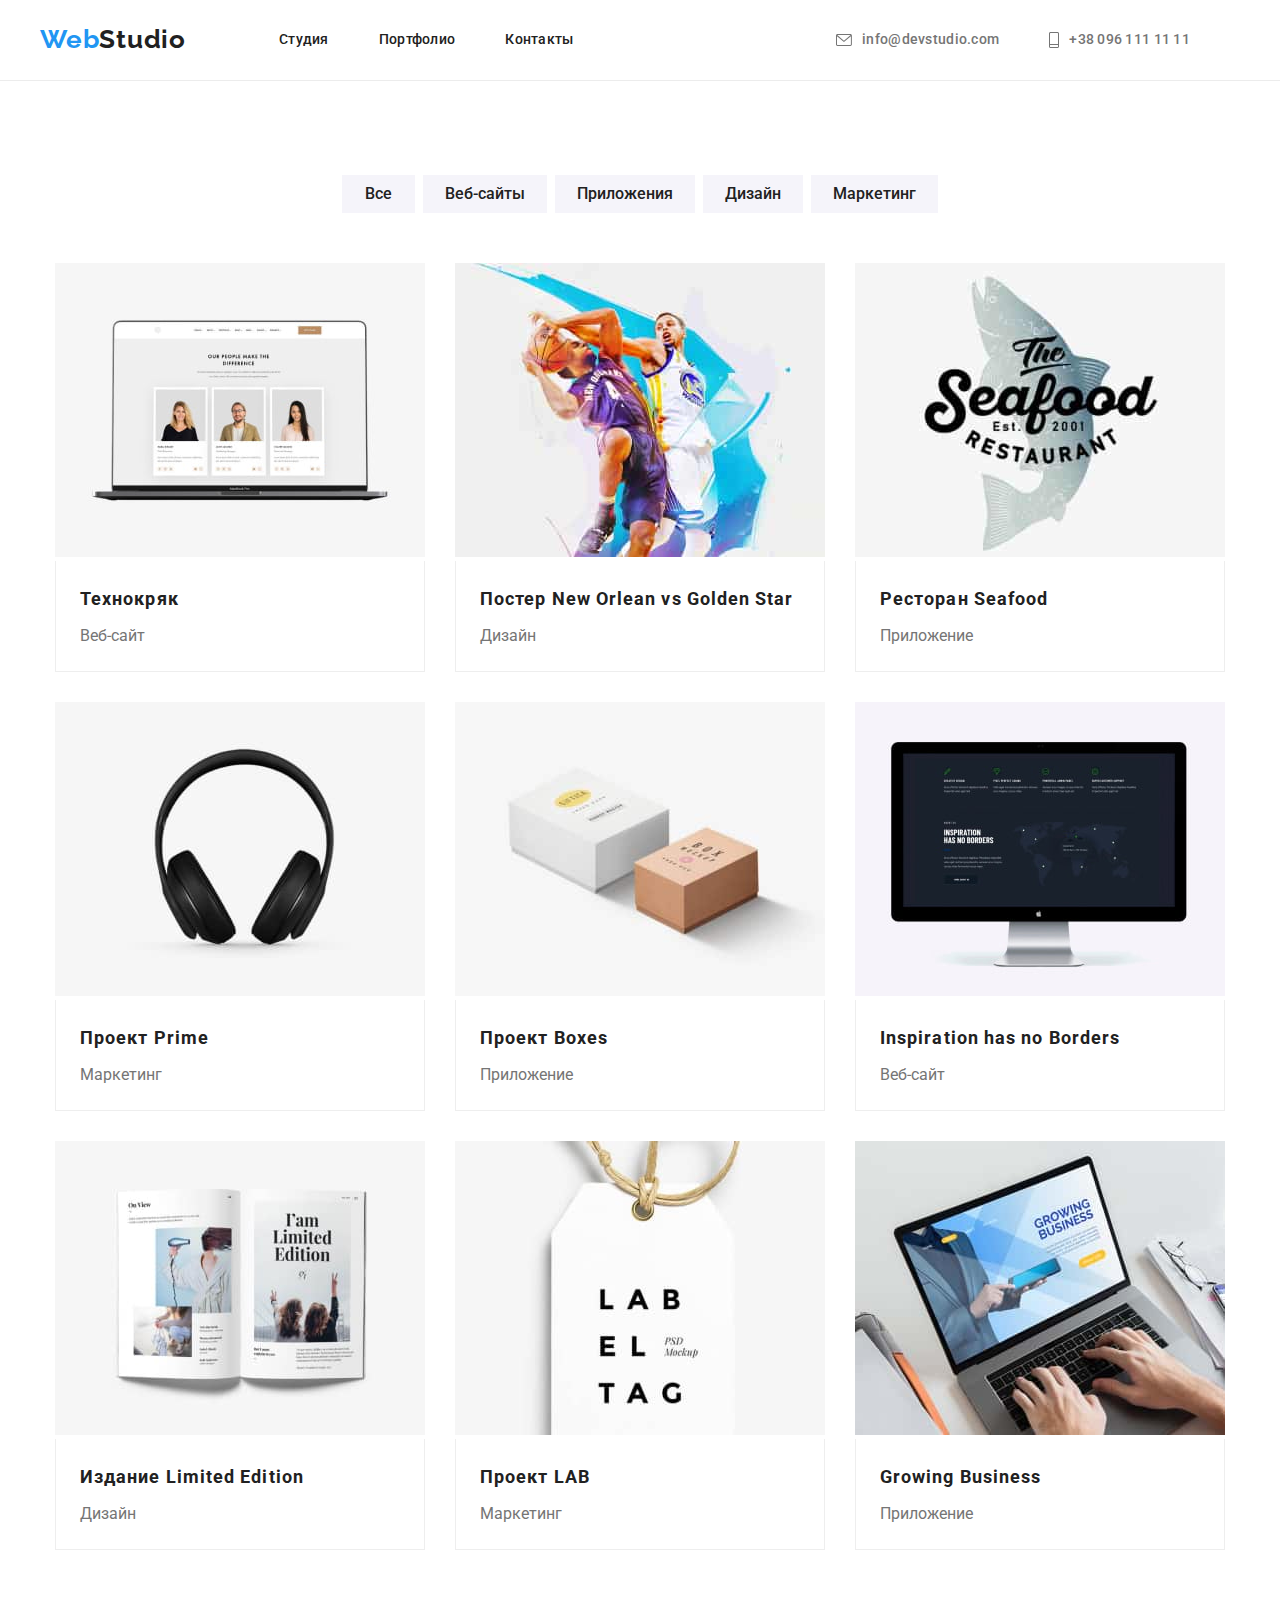
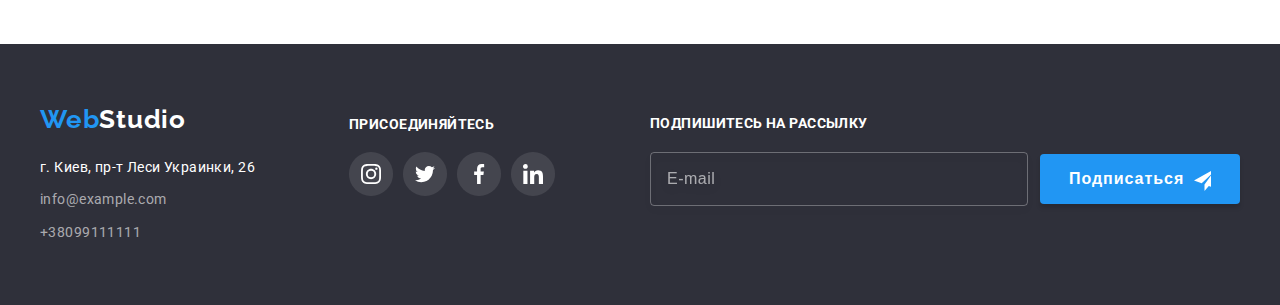
==== portfolio.html @ 9091fb2e "Added photos" ====
<!DOCTYPE html>
<html lang="en">
<head>
    <meta charset="UTF-8">
    <meta http-equiv="X-UA-Compatible" content="IE=edge">
    <meta name="viewport" content="width=device-width, initial-scale=1.0">
    <title>Portfolio</title>
    <link href="https://fonts.googleapis.com/css2?family=Raleway:wght@700&family=Roboto:wght@400;500;700;900&display=swap"
        rel="stylesheet">
    <link rel="stylesheet" href="./css/main.min.css">
</head>
<body>
    <!-- Portfolio -->
<header class="header">
    <div class="container">
        <nav class="header-nav">
            <a href="./index.html" class="header-logo">Web<span class="header-logo-studio">Studio</span></a>

            <ul class="dot menu">
                <li class="menu-item"><a href="./index.html" class="header-studio">Студия</a></li>
                <li class="menu-item"><a href="./portfolio.html" class="header-portfolio-contacts current">Портфолио</a></li>
                <li class="menu-item"><a href="#" class="header-portfolio-contacts">Контакты</a></li>
            </ul>
        </nav>

        <ul class="dot contact-list">
            <li class="header-email">
                <a href="mailto:info@devstudio.com" class="contacts-link">
                    <svg class="header-post-icon" width="16" height="12">
                        <use href="./images/icons.svg#icon-envelope"></use>
                    </svg>
                    info@devstudio.com
                </a>
            </li>

            <li class="header-email">
                <a href="tel:+380961111111" class="contacts-link">
                    <svg class="header-tel-icon" width="10" height="16">
                        <use href="./images/icons.svg#icon-phone"></use>
                    </svg>
                    +38 096 111 11 11
                </a>
            </li>
        </ul>
    </div>
</header>

    <!-- Cards -->
    <main class="cards">
        <section class="section">
        <div class="container">
        <ul class="btn list">
            <li class="item-button">
                <button type="button" class="color">Все</button>
            </li>
            <li class="item-button">
                <button type="button" class="color">Веб-сайты</button>
            </li>
            <li class="item-button">
                <button type="button" class="color">Приложения</button>
            </li>
            <li class="item-button">
                <button type="button" class="color">Дизайн</button>
            </li>
            <li class="item-button">
                <button type="button" class="color">Маркетинг</button>
            </li>
        </ul>
   
        <ul class="card list">
            
            <li class="flex-element element-decor">
                <div class="overlay-card">
                <img class="card-photo" src="./images/a/technocrjak.jpg" alt="Фото наших людей" width="370" height="294"/>
                        <p class="overlay-text">
                        Ресурс предлагает комплексные предложения
                        с разным уровнем функционала и сервисов. 
                        Все это позволит посетителю получить
                        исчерпывающие сведения о компании
                        или частном лице.
                    </p> 
                </div>
                <div class="block">
                <h2 class="card-title">Технокряк</h2>
                    <p class="card-text">Веб-сайт</p>
                </div>
            </li> 
      
            <li class="flex-element element-decor">
                <div class="overlay-card">
                <img class="card-photo" src="./images/a/poster.jpg" alt="Постер New Orlean vs Golden Star" width="370" height="294">
                <p class="overlay-text">
                    Ресурс предлагает комплексные предложения
                    с разным уровнем функционала и сервисов.
                    Все это позволит посетителю получить
                    исчерпывающие сведения о компании
                    или частном лице.
                </p>
            </div>
                <div class="block">
                <h2 class="card-title">Постер New Orlean vs Golden Star</h2>
                <p class="card-text">Дизайн</p>
                </div>
            </li>
            <li class="flex-element element-decor">
                <div class="overlay-card">
                <img class="card-photo" src="./images/a/restaurant.jpg" alt="Ресторан Seafood" width="370" height="294">
                <p class="overlay-text">
                    Ресурс предлагает комплексные предложения
                    с разным уровнем функционала и сервисов.
                    Все это позволит посетителю получить
                    исчерпывающие сведения о компании
                    или частном лице.
                </p>
            </div>
                <div class="block">
                <h2 class="card-title">Ресторан Seafood</h2>
                <p class="card-text">Приложение</p>
                </div>
            </li>
            <li class="flex-element element-decor">
                <div class="overlay-card">
                <img class="card-photo" src="./images/a/prime.jpg" alt="Проект Prime" width="370" height="294">
                <p class="overlay-text">
                    Ресурс предлагает комплексные предложения
                    с разным уровнем функционала и сервисов.
                    Все это позволит посетителю получить
                    исчерпывающие сведения о компании
                    или частном лице.
                </p>
            </div>
                <div class="block">
                <h2 class="card-title">Проект Prime</h2>
                <p class="card-text">Маркетинг</p>
                </div>
            </li>
            <li class="flex-element element-decor">
            <div class="overlay-card">
                <img class="card-photo" src="./images/a/boxes.jpg" alt="Проект Boxes" width="370" height="294">
            <p class="overlay-text">
                Ресурс предлагает комплексные предложения
                с разным уровнем функционала и сервисов.
                Все это позволит посетителю получить
                исчерпывающие сведения о компании
                или частном лице.
            </p>
        </div>
            <div class="block">
            <h2 class="card-title">Проект Boxes</h2>
            <p class="card-text">Приложение</p>
            </div>
            </li>
            <li class="flex-element element-decor">
            <div class="overlay-card">
                <img class="card-photo" src="./images/a/inspir.jpg" alt="Inspiration has no Borders" width="370" height="294">
        <p class="overlay-text">
            Ресурс предлагает комплексные предложения
            с разным уровнем функционала и сервисов.
            Все это позволит посетителю получить
            исчерпывающие сведения о компании
            или частном лице.
        </p>
        </div>
            <div class="block">
            <h2 class="card-title">Inspiration has no Borders</h2>
            <p class="card-text">Веб-сайт</p>
            </div>
            </li>
            <li class="flex-element element-decor">
                <div class="overlay-card">
                <img class="card-photo" src="./images/a/magaz.jpg" alt="Издание Limited Edition" width="370" height="294">
                <p class="overlay-text">
                    Ресурс предлагает комплексные предложения
                    с разным уровнем функционала и сервисов.
                    Все это позволит посетителю получить
                    исчерпывающие сведения о компании
                    или частном лице.
                </p>
            </div>
                <div class="block">
                <h2 class="card-title">Издание Limited Edition</h2>
                <p class="card-text">Дизайн</p>
                </div>
            </li>
            <li class="flex-element element-decor">
                <div class="overlay-card">
                <img class="card-photo" src="./images/a/lab.jpg" alt="Проект LAB" width="370" height="294">
                <p class="overlay-text">
                    Ресурс предлагает комплексные предложения
                    с разным уровнем функционала и сервисов.
                    Все это позволит посетителю получить
                    исчерпывающие сведения о компании
                    или частном лице.
                </p>
            </div>
                <div class="block">
                <h2 class="card-title">Проект LAB</h2>
                <p class="card-text">Маркетинг</p>
                </div>
            </li>
            <li class="flex-element element-decor">
                <div class="overlay-card">
                <img class="card-photo" src="./images/a/growing.jpg" alt="Growing Business" width="370" height="294">
                <p class="overlay-text">
                    Ресурс предлагает комплексные предложения
                    с разным уровнем функционала и сервисов.
                    Все это позволит посетителю получить
                    исчерпывающие сведения о компании
                    или частном лице.
                </p></div>
                <div class="block">
                <h2 class="card-title">Growing Business</h2>
                <p class="card-text">Приложение</p>
            </div>
            </li>
        </ul>
     </div>
    </section>
</main>

<!-- Футер -->
<footer class="footer">
    <div class="container">
        <div>
            <a href="" class="header-logo details">Web<span class="footer-logo">Studio</span></a>
            <address>
                <ul class="dot">
                    <li class="footer-adress"><a class="foot-ad" href=""> г. Киев, пр-т Леси Украинки, 26 </a></li>
                    <li class="footer-contacts"><a class="foot-cont" href="mailto:info@example.com">info@example.com</a>
                    </li>
                    <li class="footer-contacts"><a class="foot-cont" href="tel:+380991111111">+38099111111</a></li>
                </ul>
            </address>
        </div>

        <div class="footer-soc">
            <h3 class="footer-soc-title">присоединяйтесь</h3>
            <ul class="footer-soc-list">
                <li class="footer-soc-item">
                    <a href="" class="footer-soc-link link">
                        <svg class="footer-soc-icon" width="20" height="20">
                            <use href="./images/icons.svg#icon-instagram"></use>
                        </svg>
                    </a>
                </li>
                <li class="footer-soc-item">
                    <a href="" class="footer-soc-link link">
                        <svg class="footer-soc-icon" width="20" height="20">
                            <use href="./images/icons.svg#icon-twitter"></use>
                        </svg>
                    </a>
                </li>
                <li class="footer-soc-item">
                    <a href="" class="footer-soc-link link">
                        <svg class="footer-soc-icon" width="20" height="20">
                            <use href="./images/icons.svg#icon-facebook"></use>
                        </svg>
                    </a>
                </li>
                <li class="footer-soc-item">
                    <a href="" class="footer-soc-link link">
                        <svg class="footer-soc-icon" width="20" height="20">
                            <use href="./images/icons.svg#icon-linkedin"></use>
                        </svg>
                    </a>
                </li>
            </ul>
        </div>

        <div class="footer-mailing-list">
            <h2 class="mailing-text">Подпишитесь на рассылку</h2>
            <form class="mailing-form">
                <input type="text" name="email" placeholder="E-mail" class="mailing-input" />
                <button type="submit" class="mailing-button">Подписаться<svg class="telegram-icon" width="24"
                        height="24">
                        <use href="./images/icons.svg#icon-send"></use>
                    </svg>
                </button>
            </form>
        </div>
    </div>
</footer>
</body>
</html>
---- css/main.min.css ----
body{background-color:#fff;color:#212121;font-family:"Roboto",sans-serif;margin:0}html{-webkit-box-sizing:border-box;box-sizing:border-box}p,h1,h2,h3,h4,h5,h6{margin:0}ul{margin:0;padding-left:0;list-style:none}button{cursor:pointer;border:1px solid rgba(0,0,0,0)}a{text-decoration:none;color:currentColor}.img{display:block;max-width:100%;height:auto;width:100%}.dot{list-style:none}.container{width:1200px;padding-left:15px;padding-right:15px;margin:0 auto}@media screen and (min-width: 480px){.container{max-width:480px}}@media screen and (min-width: 768px){.container{max-width:768px}}@media screen and (min-width: 1200px){.container{max-width:1200px}}.visually-hidden{position:absolute;white-space:nowrap;width:1px;height:1px;overflow:hidden;border:0;padding:0;clip:rect(0 0 0 0);-webkit-clip-path:inset(50%);clip-path:inset(50%);margin:-1px}.section{padding-top:94px;padding-bottom:94px}.header{border-bottom:1px solid #ececec}.header .container{display:-webkit-box;display:-ms-flexbox;display:flex}.header-nav{display:-webkit-box;display:-ms-flexbox;display:flex;-webkit-box-align:center;-ms-flex-align:center;align-items:center}.header-logo{color:#2196f3;font-family:"Raleway";font-weight:700;font-size:26px;line-height:1.2;letter-spacing:.03em;text-decoration:none;margin-right:93px}.header-logo-studio{color:#212121}.menu{display:-webkit-box;display:-ms-flexbox;display:flex;-webkit-box-align:center;-ms-flex-align:center;align-items:center}.menu-item{margin-right:50px}.menu-item:nth-child(3n){margin-right:0}.header-studio{-webkit-transition-property:color;transition-property:color;-webkit-transition-duration:250ms;transition-duration:250ms;-webkit-transition-timing-function:cubic-bezier(0.4, 0, 0.2, 1);transition-timing-function:cubic-bezier(0.4, 0, 0.2, 1);display:block;font-weight:500;font-size:14px;line-height:1.14;letter-spacing:.02em;color:#212121;text-decoration:none;padding-top:32px;padding-bottom:32px}.header-studio:active,.header-studio:hover,.header-studio:focus{color:#2196f3}.current{position:relative;color:#2196f3}.header-portfolio-contacts .current{color:#2196f3}.current::after{content:"";position:absolute;bottom:0;display:block;width:100%;height:4px;border-radius:2px;background-color:#2196f3;opacity:0}.current:hover::after,.current:focus::after,.current:active::after{opacity:1}.header-portfolio-contacts{-webkit-transition-property:color;transition-property:color;-webkit-transition-duration:250ms;transition-duration:250ms;-webkit-transition-timing-function:cubic-bezier(0.4, 0, 0.2, 1);transition-timing-function:cubic-bezier(0.4, 0, 0.2, 1);display:block;font-weight:500;font-size:14px;line-height:1.14;letter-spacing:.02em;color:#212121;text-decoration:none;padding-top:32px;padding-bottom:32px}.header-portfolio-contacts:hover,.header-portfolio-contacts:focus,.header-portfolio-contacts:active{color:#2196f3}.contact-list{display:-webkit-box;display:-ms-flexbox;display:flex;-webkit-box-align:center;-ms-flex-align:center;align-items:center;margin-left:auto}.contacts-link{-webkit-transition-property:color;transition-property:color;-webkit-transition-duration:250ms;transition-duration:250ms;-webkit-transition-timing-function:cubic-bezier(0.4, 0, 0.2, 1);transition-timing-function:cubic-bezier(0.4, 0, 0.2, 1);font-weight:500;font-size:14px;line-height:1.14;letter-spacing:.02em;color:#757575;padding-top:32px;padding-bottom:32px;display:-webkit-box;display:-ms-flexbox;display:flex;-webkit-box-align:center;-ms-flex-align:center;align-items:center}.contacts-link:hover,.contacts-link:focus{color:#2196f3}.header-email{margin-right:50px}.header-post-icon,.header-tel-icon{-ms-flex-item-align:center;align-self:center;margin-right:10px;fill:currentColor}.header-post-icon:hover,.header-post-icon:focus,.header-tel-icon:hover,.header-tel-icon:focus{color:#2196f3}.header-post-icon:hover,.header-tel-icon:hover{color:#2196f3}.main-section-service{background:#2f303a;text-align:center;padding-top:200px;padding-bottom:200px;max-width:1600px;margin-left:auto;margin-right:auto;background-image:-webkit-gradient(linear, left top, left bottom, from(rgba(47, 48, 58, 0.4)), to(rgba(47, 48, 58, 0.4))),url(../images/Img-fon.jpg);background-image:linear-gradient(rgba(47, 48, 58, 0.4), rgba(47, 48, 58, 0.4)),url(../images/Img-fon.jpg);background-repeat:no-repeat;background-position:center;background-size:cover}.hero{margin-bottom:0;padding-top:200px;padding-bottom:200px;text-align:center;background-color:#2f303a;max-width:1600px;height:600px;margin-left:auto;margin-right:auto;background:-webkit-gradient(linear, left top, left bottom, from(rgba(47, 48, 58, 0.4)), to(rgba(47, 48, 58, 0.4))),url("../images/hero.jpg") center/cover;background:linear-gradient(rgba(47, 48, 58, 0.4), rgba(47, 48, 58, 0.4)),url("../images/hero.jpg") center/cover;background-size:cover;background-position:center}.hero-title{margin-top:0;margin-bottom:30px;color:#fff;font-weight:900;font-size:44px;line-height:1.36;letter-spacing:.06em;text-transform:uppercase}.button-hero{border-radius:4px;padding:10px 32px;min-width:200px;color:#fff;background-color:#757575;font-family:Roboto;font-weight:700;font-size:16px;line-height:1.89;-webkit-box-align:center;-ms-flex-align:center;align-items:center;letter-spacing:.06em;cursor:pointer;-webkit-transition:background-color 250ms cubic-bezier(0.4, 0, 0.2, 1);transition:background-color 250ms cubic-bezier(0.4, 0, 0.2, 1)}.button-hero:hover,.button-hero:focus,.button-hero:active{background-color:#2196f3;color:#fff}.benefits{padding-bottom:94px}.benefit-item{margin-right:30px}.benefit-item:nth-child(4n){margin-right:0}.benefit__wrapper{display:-webkit-box;display:-ms-flexbox;display:flex;-webkit-box-pack:center;-ms-flex-pack:center;justify-content:center;-webkit-box-align:center;-ms-flex-align:center;align-items:center;margin-bottom:30px;width:270px;height:120px;border-radius:4px;background-color:#f5f4fa}.benefits__title{display:-webkit-box;display:-ms-flexbox;display:flex;margin-top:0;margin-bottom:10px;color:#212121;font-weight:700;font-size:14px;line-height:1.14;letter-spacing:.03em;text-transform:uppercase}.benefits__text{width:270px;font-weight:400;font-size:14px;line-height:1.7;letter-spacing:.03em;color:#757575;text-transform:none}.work{padding-bottom:94px}.work__list{display:-webkit-box;display:-ms-flexbox;display:flex;-webkit-box-pack:justify;-ms-flex-pack:justify;justify-content:space-between}.work__title{margin-bottom:50px;font-weight:700;font-size:36px;line-height:1.16;text-align:center;letter-spacing:.03em;color:#212121}.work__box{position:relative}.work__tab{position:absolute;left:0;bottom:0;width:100%;background:rgba(47,48,58,.8)}.work__text{display:-webkit-box;display:-ms-flexbox;display:flex;-webkit-box-pack:center;-ms-flex-pack:center;justify-content:center;-webkit-box-align:center;-ms-flex-align:center;align-items:center;height:70px;width:100%;font-family:"Roboto";font-weight:700;font-size:14px;line-height:16px;text-align:center;letter-spacing:.03em;text-transform:uppercase;color:#fff}.team{background:#f5f4fa}.team__title{margin-bottom:50px;font-weight:700;font-size:36px;line-height:1.16;text-align:center;letter-spacing:.03em;color:#212121}.team__list{display:-webkit-box;display:-ms-flexbox;display:flex;margin-right:-30px}.photo-boxes{background:#fff;-webkit-box-shadow:0px 1px 3px rgba(0,0,0,.12),0px 1px 1px rgba(0,0,0,.14),0px 2px 1px rgba(0,0,0,.2);box-shadow:0px 1px 3px rgba(0,0,0,.12),0px 1px 1px rgba(0,0,0,.14),0px 2px 1px rgba(0,0,0,.2);border-radius:0px 0px 4px 4px;margin-right:30px}.team-description{padding:30px 5px}.name{font-weight:500;font-size:16px;line-height:1.18;letter-spacing:.03em;text-align:center;margin-bottom:10px;color:#212121}.job-title{font-weight:400;font-size:16px;line-height:1.18;letter-spacing:.03em;text-align:center;margin-bottom:16px;color:#757575}.team-soc-list{display:-webkit-box;display:-ms-flexbox;display:flex;-webkit-box-pack:center;-ms-flex-pack:center;justify-content:center}.team-soc-item{width:44px;height:44px;margin-left:10px}.team-soc-link{-webkit-transition-property:color,background-color;transition-property:color,background-color;-webkit-transition-duration:250ms;transition-duration:250ms;-webkit-transition-timing-function:cubic-bezier(0.4, 0, 0.2, 1);transition-timing-function:cubic-bezier(0.4, 0, 0.2, 1);display:-webkit-box;display:-ms-flexbox;display:flex;-webkit-box-align:center;-ms-flex-align:center;align-items:center;-webkit-box-pack:center;-ms-flex-pack:center;justify-content:center;width:100%;height:100%;border-radius:50%;color:#afb1b8}.team-soc-link:hover,.team-soc-link:focus{background-color:#2196f3;color:#fff}.team-soc-icon{fill:currentColor}.clients-title{margin-top:0;margin-bottom:50px;font-weight:700;font-size:36px;line-height:1.17;text-align:center;letter-spacing:.03em;color:#212121}.clients-list{display:-webkit-box;display:-ms-flexbox;display:flex;-webkit-box-pack:center;-ms-flex-pack:center;justify-content:center}.clients-item{width:170px;height:92px;margin-left:30px}.clients-item:first-child{margin-left:0}.clients-link{-webkit-transition-property:color,border;transition-property:color,border;-webkit-transition-duration:250ms;transition-duration:250ms;-webkit-transition-timing-function:cubic-bezier(0.4, 0, 0.2, 1);transition-timing-function:cubic-bezier(0.4, 0, 0.2, 1);display:-webkit-box;display:-ms-flexbox;display:flex;-ms-flex-line-pack:center;align-content:center;-webkit-box-pack:center;-ms-flex-pack:center;justify-content:center;-ms-flex-wrap:wrap;flex-wrap:wrap;width:100%;height:100%;border:1px solid #afb1b8;border-radius:4px;color:#afb1b8}.clients-link:hover,.clients-link:focus{color:#2196f3;border-color:#2196f3}.clients-icon{fill:currentColor}.footer{background:#2f303a;padding-top:60px;padding-bottom:60px}.footer .container{display:-webkit-box;display:-ms-flexbox;display:flex}.footer-logo{color:#fff}.details{margin-bottom:20px;display:inline-block}.footer-adress{margin-bottom:9px}.foot-ad{-webkit-transition-property:color;transition-property:color;-webkit-transition-duration:250ms;transition-duration:250ms;-webkit-transition-timing-function:cubic-bezier(0.4, 0, 0.2, 1);transition-timing-function:cubic-bezier(0.4, 0, 0.2, 1);font-family:"Roboto";font-style:normal;font-weight:400;font-size:14px;line-height:1.7;letter-spacing:.03em;color:#fff;text-decoration:none}.foot-ad:hover,.foot-ad:focus{color:#2196f3}.contacts{-webkit-box-pack:end;-ms-flex-pack:end;justify-content:flex-end}.footer-contacts{margin-bottom:9px}.foot-cont{-webkit-transition-property:color;transition-property:color;-webkit-transition-duration:250ms;transition-duration:250ms;-webkit-transition-timing-function:cubic-bezier(0.4, 0, 0.2, 1);transition-timing-function:cubic-bezier(0.4, 0, 0.2, 1);font-family:"Roboto";font-style:normal;font-weight:400;font-size:14px;line-height:1.7;letter-spacing:.03em;color:rgba(255,255,255,.6);text-decoration:none}.foot-cont:hover,.foot-cont:focus{color:#2196f3}.footer-contacts:nth-child(3n){margin-bottom:0}.footer-soc{margin-right:auto;padding-top:12px;margin-left:70px}.footer-soc-list{display:-webkit-box;display:-ms-flexbox;display:flex}.footer-soc-title{margin-top:0;margin-bottom:20px;display:block;font-size:14px;line-height:16px;letter-spacing:.03em;text-transform:uppercase;color:#fff}.footer-soc-item{width:44px;height:44px;margin-left:10px}.footer-soc-item:nth-child(1){margin-left:0}.footer-item:not(:last-child){margin-bottom:9px}.footer-soc-link{-webkit-transition-property:color,background-color;transition-property:color,background-color;-webkit-transition-duration:250ms;transition-duration:250ms;-webkit-transition-timing-function:cubic-bezier(0.4, 0, 0.2, 1);transition-timing-function:cubic-bezier(0.4, 0, 0.2, 1);display:-webkit-box;display:-ms-flexbox;display:flex;-webkit-box-align:center;-ms-flex-align:center;align-items:center;-webkit-box-pack:center;-ms-flex-pack:center;justify-content:center;width:44px;height:44px;border-radius:50%;color:#fff;background-image:radial-gradient(rgba(255, 255, 255, 0.1), rgba(255, 255, 255, 0.1))}.footer-soc-link:hover,.footer-soc-link:focus{background-color:#2196f3}.footer-soc-icon{fill:currentColor}.footer-mailing-list{margin-left:93px}.mailing-text{margin-bottom:20px;padding-top:12px;font-weight:700;font-size:14px;line-height:1.14;letter-spacing:.03em;text-transform:uppercase;color:#fff}.mailing-form{display:-webkit-box;display:-ms-flexbox;display:flex;-webkit-box-align:center;-ms-flex-align:center;align-items:center}.mailing-input{margin-right:12px;padding-left:16px;min-width:358px;height:50px;color:rgba(255,255,255,.6);background-color:rgba(0,0,0,0);border:1px solid rgba(255,255,255,.3);-webkit-filter:drop-shadow(0px 4px 4px rgba(0, 0, 0, 0.15));filter:drop-shadow(0px 4px 4px rgba(0, 0, 0, 0.15));border-radius:4px}.mailing-input::-webkit-input-placeholder{font-size:16px;line-height:1.25;letter-spacing:.03em;color:rgba(255,255,255,.6)}.mailing-input::-moz-placeholder{font-size:16px;line-height:1.25;letter-spacing:.03em;color:rgba(255,255,255,.6)}.mailing-input:-ms-input-placeholder{font-size:16px;line-height:1.25;letter-spacing:.03em;color:rgba(255,255,255,.6)}.mailing-input::-ms-input-placeholder{font-size:16px;line-height:1.25;letter-spacing:.03em;color:rgba(255,255,255,.6)}.mailing-input::placeholder{font-size:16px;line-height:1.25;letter-spacing:.03em;color:rgba(255,255,255,.6)}.mailing-button{display:-webkit-box;display:-ms-flexbox;display:flex;-webkit-box-align:center;-ms-flex-align:center;align-items:center;width:200px;padding:10px 29px;font-weight:700;font-size:16px;line-height:30px;letter-spacing:.06em;color:#fff;background-color:#2196f3;-webkit-box-shadow:0px 4px 4px rgba(0,0,0,.15);box-shadow:0px 4px 4px rgba(0,0,0,.15);border-radius:4px;border:none;cursor:pointer}.telegram-icon{margin-left:10px;fill:#fff}.backdrop{position:fixed;top:0;left:0;width:100%;height:100%;background-color:rgba(0,0,0,.2);-webkit-transition-property:opacity,visibility;transition-property:opacity,visibility;-webkit-transition-duration:250ms;transition-duration:250ms;-webkit-transition-timing-function:cubic-bezier(0.4, 0, 0.2, 1);transition-timing-function:cubic-bezier(0.4, 0, 0.2, 1)}.backdrop.is-hidden{visibility:hidden;opacity:0;pointer-events:none}.modal{position:absolute;top:50%;left:50%;-webkit-transform:translate(-50%, -50%);transform:translate(-50%, -50%);margin:0;width:528px;max-height:581px;background-color:#fff;-webkit-box-shadow:0px 1px 3px rgba(0,0,0,.12),0px 1px 1px rgba(0,0,0,.14),0px 2px 1px rgba(0,0,0,.2);box-shadow:0px 1px 3px rgba(0,0,0,.12),0px 1px 1px rgba(0,0,0,.14),0px 2px 1px rgba(0,0,0,.2);border-radius:4px}.modal-inner{display:block;width:100%;margin:0;padding:40px 39px 40px 41px}.close-button{position:absolute;top:8px;right:8px;width:30px;height:30px;margin:0;padding:6px 7px 6px 6px;-webkit-box-pack:center;-ms-flex-pack:center;justify-content:center;-webkit-box-align:center;-ms-flex-align:center;align-items:center;border-radius:50%;border:1px solid rgba(0,0,0,.1);background-color:#fff;cursor:pointer}.modal-icon{-webkit-transition-property:fill;transition-property:fill;-webkit-transition-duration:250ms;transition-duration:250ms;-webkit-transition-timing-function:cubic-bezier(0.4, 0, 0.2, 1);transition-timing-function:cubic-bezier(0.4, 0, 0.2, 1)}.close-button:hover .modal-icon{fill:#2196f3}.modal-title{display:block;max-width:448px;margin-bottom:12px;margin-right:0;font-size:20px;line-height:1.15;-webkit-box-pack:center;-ms-flex-pack:center;justify-content:center;text-align:center;letter-spacing:.03em;color:#212121}.form-field{display:block;-webkit-box-align:center;-ms-flex-align:center;align-items:center;margin:0;margin-bottom:10px;align-items:center}.form-field-label{display:block;margin-bottom:4px;font-size:12px;line-height:1.17;letter-spacing:.01em}.form-field-input{width:100%;height:40px;font-family:inherit;border:1px solid rgba(33,33,33,.2);border-radius:4px;padding:12px 12px 12px 42px;cursor:pointer;-webkit-transition:-webkit-transform 250ms cubic-bezier(0.4, 0, 0.2, 1);transition:-webkit-transform 250ms cubic-bezier(0.4, 0, 0.2, 1);transition:transform 250ms cubic-bezier(0.4, 0, 0.2, 1);transition:transform 250ms cubic-bezier(0.4, 0, 0.2, 1), -webkit-transform 250ms cubic-bezier(0.4, 0, 0.2, 1)}.form-field-inner{position:relative;margin-bottom:10px}.form-field-icon{position:absolute;left:12px;top:50%;width:16px;height:16px;-webkit-transform:translateY(-50%);transform:translateY(-50%);-webkit-transition:-webkit-transform 250ms cubic-bezier(0.4, 0, 0.2, 1);transition:-webkit-transform 250ms cubic-bezier(0.4, 0, 0.2, 1);transition:transform 250ms cubic-bezier(0.4, 0, 0.2, 1);transition:transform 250ms cubic-bezier(0.4, 0, 0.2, 1), -webkit-transform 250ms cubic-bezier(0.4, 0, 0.2, 1)}.form-field-input:focus~.form-field-icon{fill:#2196f3}.form-field-comment{margin-top:0;margin-bottom:20px}.form-field-textarea{width:100%;height:120px;padding:12px 16px;border:1px solid rgba(33,33,33,.2);border-radius:4px;resize:none}.form-field-textarea:focus{outline:none;border-color:#2196f3}.form-field-textarea::-webkit-input-placeholder{font-weight:400;font-size:14px;line-height:1.14;letter-spacing:.01em;color:rgba(117,117,117,.5)}.form-field-textarea::-moz-placeholder{font-weight:400;font-size:14px;line-height:1.14;letter-spacing:.01em;color:rgba(117,117,117,.5)}.form-field-textarea:-ms-input-placeholder{font-weight:400;font-size:14px;line-height:1.14;letter-spacing:.01em;color:rgba(117,117,117,.5)}.form-field-textarea::-ms-input-placeholder{font-weight:400;font-size:14px;line-height:1.14;letter-spacing:.01em;color:rgba(117,117,117,.5)}.form-field-textarea::placeholder{font-weight:400;font-size:14px;line-height:1.14;letter-spacing:.01em;color:rgba(117,117,117,.5)}.form-field-condition{margin-bottom:30px}.terms-condition-input{margin-right:8px}.terms-condition-text{color:#2196f3;text-decoration:underline}.form-field-button{-webkit-transform:translateX(57%);transform:translateX(57%);padding:10px 56px;color:#fff;background-color:#2196f3;font-weight:700;font-size:16px;line-height:1.89;letter-spacing:.06em;-webkit-box-shadow:0px 4px 4px rgba(0,0,0,.15);box-shadow:0px 4px 4px rgba(0,0,0,.15);border:none;border-radius:4px;cursor:pointer}.checkbox{display:-webkit-box;display:-ms-flexbox;display:flex;-webkit-box-align:center;-ms-flex-align:center;align-items:center;margin-bottom:30px}.terms-condition-input{-webkit-appearance:none;-moz-appearance:none;appearance:none}.terms-condition-input:checked+.checkbox-icon{background-color:#2196f3;border:none;display:block}.checkbox-control{display:-webkit-box;display:-ms-flexbox;display:flex;-webkit-box-pack:center;-ms-flex-pack:center;justify-content:center;-webkit-box-align:center;-ms-flex-align:center;align-items:center;-ms-flex-negative:0;flex-shrink:0;width:15px;height:15px;margin-left:13px;margin-right:7px;border-radius:2px;border:1px solid #212121}.checkbox-icon{-ms-flex-negative:0;flex-shrink:0;display:none;width:16px;height:15px;border-radius:2px}.terms-condition-label{display:-webkit-box;display:-ms-flexbox;display:flex;-webkit-box-orient:horizontal;-webkit-box-direction:reverse;-ms-flex-direction:row-reverse;flex-direction:row-reverse;margin:0;font-size:14px;line-height:1.71px;letter-spacing:.03em;-webkit-box-align:center;-ms-flex-align:center;align-items:center;-webkit-box-pack:center;-ms-flex-pack:center;justify-content:center}.terms-condition-label a{color:#2196f3;border-bottom:1px solid #2196f3}.btn{display:-webkit-box;display:-ms-flexbox;display:flex;-ms-flex-wrap:wrap;flex-wrap:wrap;margin-bottom:50px;-webkit-box-pack:center;-ms-flex-pack:center;justify-content:center}.item-button{-webkit-box-align:center;-ms-flex-align:center;align-items:center;background-color:#f5f4fa}.item-button+.item-button{margin-left:8px}.btn .color{margin-top:0;display:inline-block;border-radius:4px;min-width:73px;padding:6px 22px;text-align:center;border:1px solid;background-color:#212121;color:#212121;background-color:#f5f4fa;font-family:inherit;font-size:16px;font-weight:500;line-height:1.63;cursor:pointer;border:none;-webkit-transition:color 250ms cubic-bezier(0.4, 0, 0.2, 1),background-color 250ms cubic-bezier(0.4, 0, 0.2, 1),-webkit-box-shadow 250ms cubic-bezier(0.4, 0, 0.2, 1);transition:color 250ms cubic-bezier(0.4, 0, 0.2, 1),background-color 250ms cubic-bezier(0.4, 0, 0.2, 1),-webkit-box-shadow 250ms cubic-bezier(0.4, 0, 0.2, 1);transition:color 250ms cubic-bezier(0.4, 0, 0.2, 1),background-color 250ms cubic-bezier(0.4, 0, 0.2, 1),box-shadow 250ms cubic-bezier(0.4, 0, 0.2, 1);transition:color 250ms cubic-bezier(0.4, 0, 0.2, 1),background-color 250ms cubic-bezier(0.4, 0, 0.2, 1),box-shadow 250ms cubic-bezier(0.4, 0, 0.2, 1),-webkit-box-shadow 250ms cubic-bezier(0.4, 0, 0.2, 1)}.btn .color:hover,.btn .color:focus{color:#fff;background-color:#2196f3}.cards{background-color:#fff}.color:hover,.color:focus{-webkit-box-shadow:0px 2px 1px 0px rgba(0,0,0,.2),0px 1px 1px 0px rgba(0,0,0,.14),0px 1px 3px 0px rgba(0,0,0,.12);box-shadow:0px 2px 1px 0px rgba(0,0,0,.2),0px 1px 1px 0px rgba(0,0,0,.14),0px 1px 3px 0px rgba(0,0,0,.12)}.card{display:-webkit-box;display:-ms-flexbox;display:flex;-ms-flex-wrap:wrap;flex-wrap:wrap;width:calc 513.3333333333px;-webkit-box-pack:center;-ms-flex-pack:center;justify-content:center}.flex-element{position:relative;margin-right:30px;margin-bottom:30px}.flex-element:nth-child(3n){margin-right:0px}.flex-element:nth-last-child(-n+3){margin-bottom:0px}.element-decor{-webkit-transition:-webkit-box-shadow 250ms cubic-bezier(0.4, 0, 0.2, 1);transition:-webkit-box-shadow 250ms cubic-bezier(0.4, 0, 0.2, 1);transition:box-shadow 250ms cubic-bezier(0.4, 0, 0.2, 1);transition:box-shadow 250ms cubic-bezier(0.4, 0, 0.2, 1), -webkit-box-shadow 250ms cubic-bezier(0.4, 0, 0.2, 1)}.element-decor:hover{-webkit-box-shadow:1px 4px 6px 0px rgba(0,0,0,.16),0px 4px 4px 0px rgba(0,0,0,.06),0px 1px 1px 0px rgba(0,0,0,.12);box-shadow:1px 4px 6px 0px rgba(0,0,0,.16),0px 4px 4px 0px rgba(0,0,0,.06),0px 1px 1px 0px rgba(0,0,0,.12)}.card-photo{overflow:hidden;margin-top:0}.block{padding:20px 24px;border:1px solid #eee;border-top:0}.card-title{margin-top:0;margin-bottom:4px;color:#212121;font-weight:700;font-size:18px;line-height:2;letter-spacing:.06em}.card-text{margin-top:0;margin-bottom:0;color:#757575;font-size:16px;line-height:1.88}.overlay-card{position:relative;overflow:hidden}.overlay-text{position:absolute;top:0;left:0;height:294px;padding:63px 24px;-webkit-box-pack:left;-ms-flex-pack:left;justify-content:left;font-size:18px;line-height:1.56;letter-spacing:.03em;color:#fff;background-color:#2196f3;-webkit-transform:translateY(100%);transform:translateY(100%);-webkit-transition:-webkit-transform 250ms cubic-bezier(0.4, 0, 0.2, 1);transition:-webkit-transform 250ms cubic-bezier(0.4, 0, 0.2, 1);transition:transform 250ms cubic-bezier(0.4, 0, 0.2, 1);transition:transform 250ms cubic-bezier(0.4, 0, 0.2, 1), -webkit-transform 250ms cubic-bezier(0.4, 0, 0.2, 1)}.flex-element:hover .overlay-text{-webkit-transform:translateY(0);transform:translateY(0)}/*# sourceMappingURL=main.min.css.map */
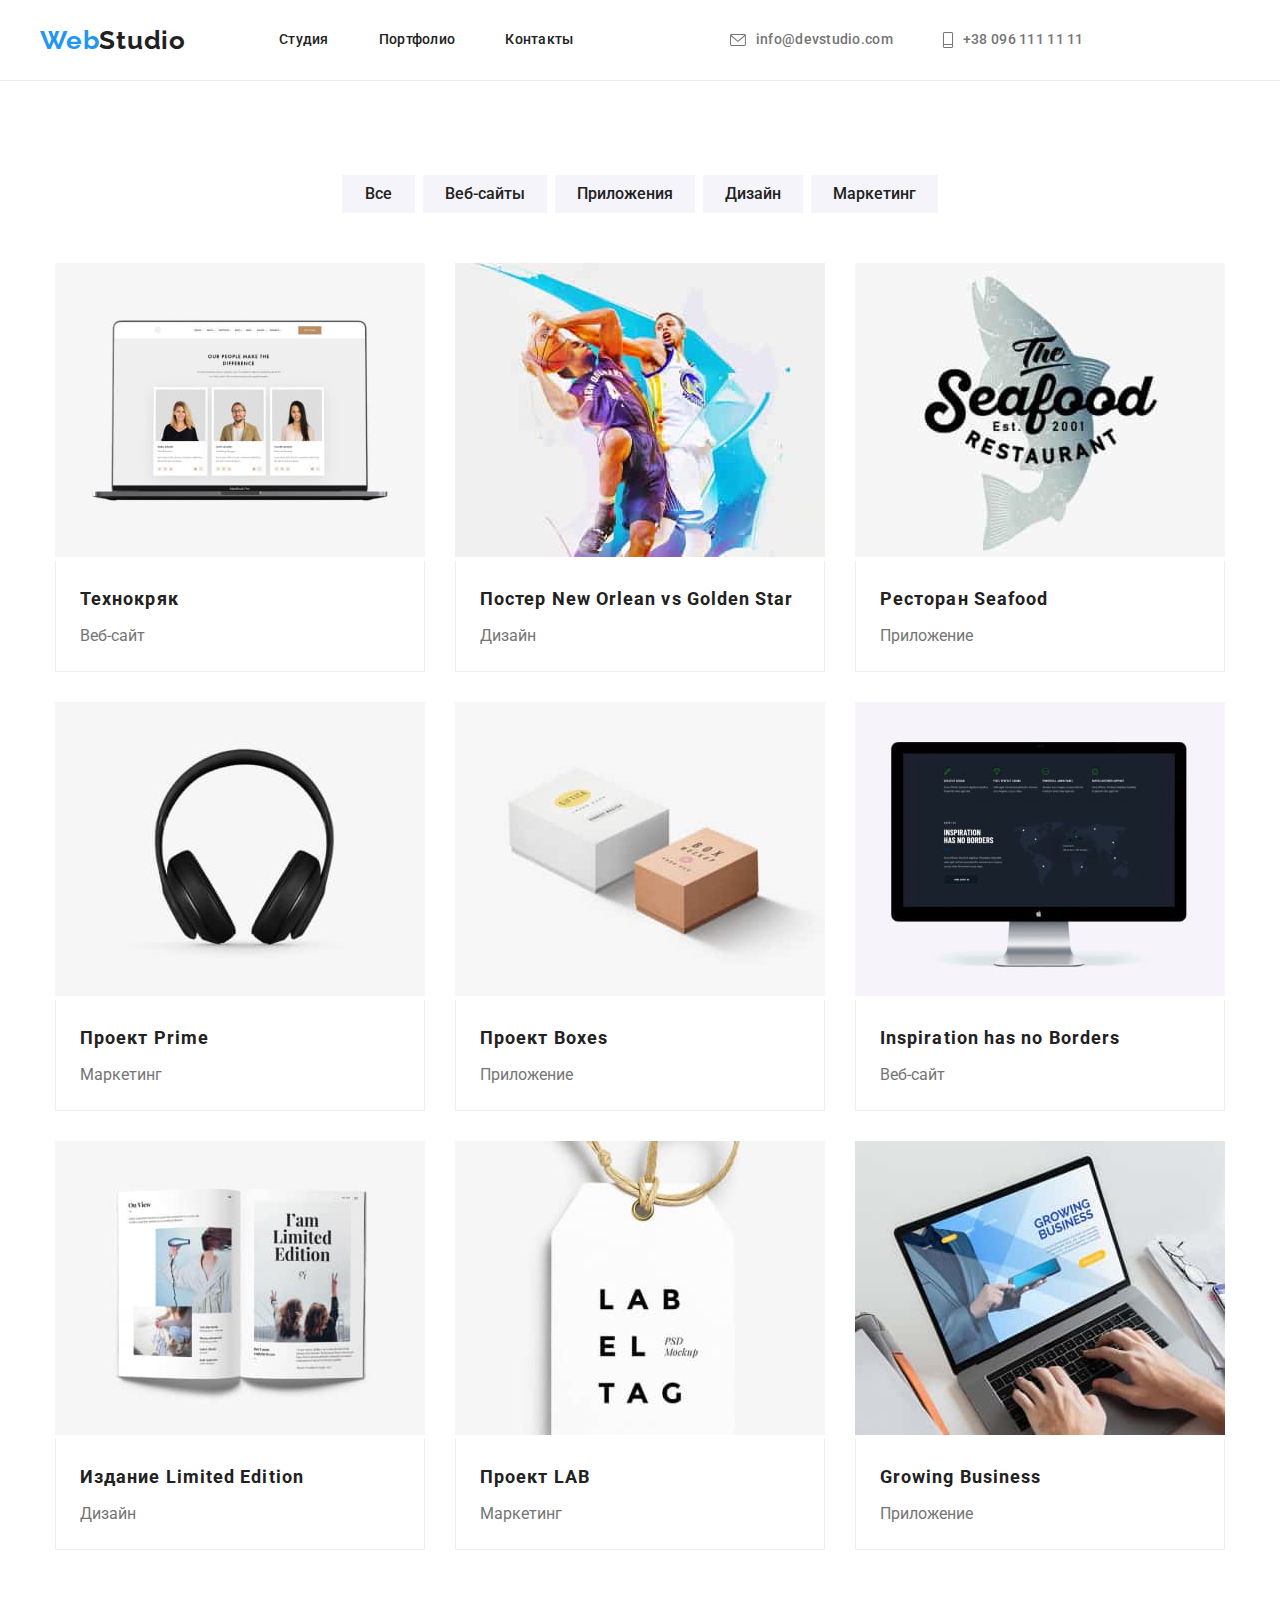
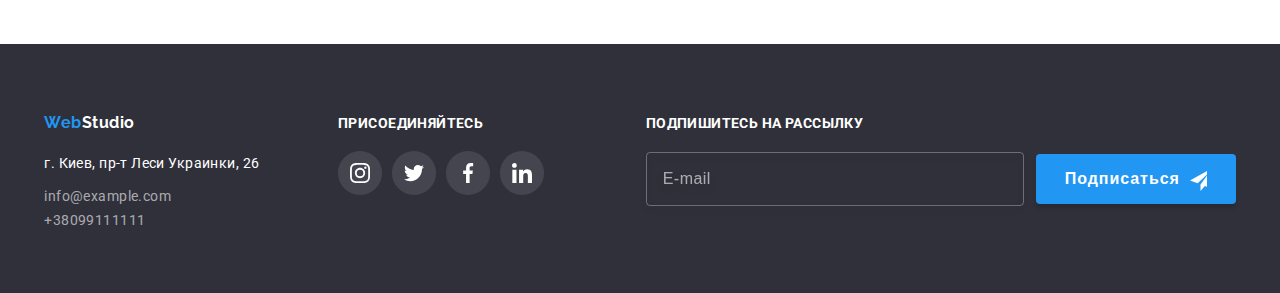
==== commit 3bcda418: "Mobile 2" ====
--- a/portfolio.html
+++ b/portfolio.html
@@ -222,7 +222,7 @@
 <footer class="footer">
     <div class="container">
         <div>
-            <a href="" class="header-logo details">Web<span class="footer-logo">Studio</span></a>
+            <a href="" class="footer-logo details">Web<span class="footer-logospan">Studio</span></a>
             <address>
                 <ul class="dot">
                     <li class="footer-adress"><a class="foot-ad" href=""> г. Киев, пр-т Леси Украинки, 26 </a></li>
@@ -280,6 +280,7 @@
         </div>
     </div>
 </footer>
+<script src="./js/mobile-menu.js"></script>
 </body>
 </html>
 
--- a/css/main.min.css
+++ b/css/main.min.css
@@ -1 +1 @@
-body{background-color:#fff;color:#212121;font-family:"Roboto",sans-serif;margin:0}html{-webkit-box-sizing:border-box;box-sizing:border-box}p,h1,h2,h3,h4,h5,h6{margin:0}ul{margin:0;padding-left:0;list-style:none}button{cursor:pointer;border:1px solid rgba(0,0,0,0)}a{text-decoration:none;color:currentColor}.img{display:block;max-width:100%;height:auto;width:100%}.dot{list-style:none}.container{width:1200px;padding-left:15px;padding-right:15px;margin:0 auto}@media screen and (min-width: 480px){.container{max-width:480px}}@media screen and (min-width: 768px){.container{max-width:768px}}@media screen and (min-width: 1200px){.container{max-width:1200px}}.visually-hidden{position:absolute;white-space:nowrap;width:1px;height:1px;overflow:hidden;border:0;padding:0;clip:rect(0 0 0 0);-webkit-clip-path:inset(50%);clip-path:inset(50%);margin:-1px}.section{padding-top:94px;padding-bottom:94px}.header{border-bottom:1px solid #ececec}.header .container{display:-webkit-box;display:-ms-flexbox;display:flex}.header-nav{display:-webkit-box;display:-ms-flexbox;display:flex;-webkit-box-align:center;-ms-flex-align:center;align-items:center}.header-logo{color:#2196f3;font-family:"Raleway";font-weight:700;font-size:26px;line-height:1.2;letter-spacing:.03em;text-decoration:none;margin-right:93px}.header-logo-studio{color:#212121}.menu{display:-webkit-box;display:-ms-flexbox;display:flex;-webkit-box-align:center;-ms-flex-align:center;align-items:center}.menu-item{margin-right:50px}.menu-item:nth-child(3n){margin-right:0}.header-studio{-webkit-transition-property:color;transition-property:color;-webkit-transition-duration:250ms;transition-duration:250ms;-webkit-transition-timing-function:cubic-bezier(0.4, 0, 0.2, 1);transition-timing-function:cubic-bezier(0.4, 0, 0.2, 1);display:block;font-weight:500;font-size:14px;line-height:1.14;letter-spacing:.02em;color:#212121;text-decoration:none;padding-top:32px;padding-bottom:32px}.header-studio:active,.header-studio:hover,.header-studio:focus{color:#2196f3}.current{position:relative;color:#2196f3}.header-portfolio-contacts .current{color:#2196f3}.current::after{content:"";position:absolute;bottom:0;display:block;width:100%;height:4px;border-radius:2px;background-color:#2196f3;opacity:0}.current:hover::after,.current:focus::after,.current:active::after{opacity:1}.header-portfolio-contacts{-webkit-transition-property:color;transition-property:color;-webkit-transition-duration:250ms;transition-duration:250ms;-webkit-transition-timing-function:cubic-bezier(0.4, 0, 0.2, 1);transition-timing-function:cubic-bezier(0.4, 0, 0.2, 1);display:block;font-weight:500;font-size:14px;line-height:1.14;letter-spacing:.02em;color:#212121;text-decoration:none;padding-top:32px;padding-bottom:32px}.header-portfolio-contacts:hover,.header-portfolio-contacts:focus,.header-portfolio-contacts:active{color:#2196f3}.contact-list{display:-webkit-box;display:-ms-flexbox;display:flex;-webkit-box-align:center;-ms-flex-align:center;align-items:center;margin-left:auto}.contacts-link{-webkit-transition-property:color;transition-property:color;-webkit-transition-duration:250ms;transition-duration:250ms;-webkit-transition-timing-function:cubic-bezier(0.4, 0, 0.2, 1);transition-timing-function:cubic-bezier(0.4, 0, 0.2, 1);font-weight:500;font-size:14px;line-height:1.14;letter-spacing:.02em;color:#757575;padding-top:32px;padding-bottom:32px;display:-webkit-box;display:-ms-flexbox;display:flex;-webkit-box-align:center;-ms-flex-align:center;align-items:center}.contacts-link:hover,.contacts-link:focus{color:#2196f3}.header-email{margin-right:50px}.header-post-icon,.header-tel-icon{-ms-flex-item-align:center;align-self:center;margin-right:10px;fill:currentColor}.header-post-icon:hover,.header-post-icon:focus,.header-tel-icon:hover,.header-tel-icon:focus{color:#2196f3}.header-post-icon:hover,.header-tel-icon:hover{color:#2196f3}.main-section-service{background:#2f303a;text-align:center;padding-top:200px;padding-bottom:200px;max-width:1600px;margin-left:auto;margin-right:auto;background-image:-webkit-gradient(linear, left top, left bottom, from(rgba(47, 48, 58, 0.4)), to(rgba(47, 48, 58, 0.4))),url(../images/Img-fon.jpg);background-image:linear-gradient(rgba(47, 48, 58, 0.4), rgba(47, 48, 58, 0.4)),url(../images/Img-fon.jpg);background-repeat:no-repeat;background-position:center;background-size:cover}.hero{margin-bottom:0;padding-top:200px;padding-bottom:200px;text-align:center;background-color:#2f303a;max-width:1600px;height:600px;margin-left:auto;margin-right:auto;background:-webkit-gradient(linear, left top, left bottom, from(rgba(47, 48, 58, 0.4)), to(rgba(47, 48, 58, 0.4))),url("../images/hero.jpg") center/cover;background:linear-gradient(rgba(47, 48, 58, 0.4), rgba(47, 48, 58, 0.4)),url("../images/hero.jpg") center/cover;background-size:cover;background-position:center}.hero-title{margin-top:0;margin-bottom:30px;color:#fff;font-weight:900;font-size:44px;line-height:1.36;letter-spacing:.06em;text-transform:uppercase}.button-hero{border-radius:4px;padding:10px 32px;min-width:200px;color:#fff;background-color:#757575;font-family:Roboto;font-weight:700;font-size:16px;line-height:1.89;-webkit-box-align:center;-ms-flex-align:center;align-items:center;letter-spacing:.06em;cursor:pointer;-webkit-transition:background-color 250ms cubic-bezier(0.4, 0, 0.2, 1);transition:background-color 250ms cubic-bezier(0.4, 0, 0.2, 1)}.button-hero:hover,.button-hero:focus,.button-hero:active{background-color:#2196f3;color:#fff}.benefits{padding-bottom:94px}.benefit-item{margin-right:30px}.benefit-item:nth-child(4n){margin-right:0}.benefit__wrapper{display:-webkit-box;display:-ms-flexbox;display:flex;-webkit-box-pack:center;-ms-flex-pack:center;justify-content:center;-webkit-box-align:center;-ms-flex-align:center;align-items:center;margin-bottom:30px;width:270px;height:120px;border-radius:4px;background-color:#f5f4fa}.benefits__title{display:-webkit-box;display:-ms-flexbox;display:flex;margin-top:0;margin-bottom:10px;color:#212121;font-weight:700;font-size:14px;line-height:1.14;letter-spacing:.03em;text-transform:uppercase}.benefits__text{width:270px;font-weight:400;font-size:14px;line-height:1.7;letter-spacing:.03em;color:#757575;text-transform:none}.work{padding-bottom:94px}.work__list{display:-webkit-box;display:-ms-flexbox;display:flex;-webkit-box-pack:justify;-ms-flex-pack:justify;justify-content:space-between}.work__title{margin-bottom:50px;font-weight:700;font-size:36px;line-height:1.16;text-align:center;letter-spacing:.03em;color:#212121}.work__box{position:relative}.work__tab{position:absolute;left:0;bottom:0;width:100%;background:rgba(47,48,58,.8)}.work__text{display:-webkit-box;display:-ms-flexbox;display:flex;-webkit-box-pack:center;-ms-flex-pack:center;justify-content:center;-webkit-box-align:center;-ms-flex-align:center;align-items:center;height:70px;width:100%;font-family:"Roboto";font-weight:700;font-size:14px;line-height:16px;text-align:center;letter-spacing:.03em;text-transform:uppercase;color:#fff}.team{background:#f5f4fa}.team__title{margin-bottom:50px;font-weight:700;font-size:36px;line-height:1.16;text-align:center;letter-spacing:.03em;color:#212121}.team__list{display:-webkit-box;display:-ms-flexbox;display:flex;margin-right:-30px}.photo-boxes{background:#fff;-webkit-box-shadow:0px 1px 3px rgba(0,0,0,.12),0px 1px 1px rgba(0,0,0,.14),0px 2px 1px rgba(0,0,0,.2);box-shadow:0px 1px 3px rgba(0,0,0,.12),0px 1px 1px rgba(0,0,0,.14),0px 2px 1px rgba(0,0,0,.2);border-radius:0px 0px 4px 4px;margin-right:30px}.team-description{padding:30px 5px}.name{font-weight:500;font-size:16px;line-height:1.18;letter-spacing:.03em;text-align:center;margin-bottom:10px;color:#212121}.job-title{font-weight:400;font-size:16px;line-height:1.18;letter-spacing:.03em;text-align:center;margin-bottom:16px;color:#757575}.team-soc-list{display:-webkit-box;display:-ms-flexbox;display:flex;-webkit-box-pack:center;-ms-flex-pack:center;justify-content:center}.team-soc-item{width:44px;height:44px;margin-left:10px}.team-soc-link{-webkit-transition-property:color,background-color;transition-property:color,background-color;-webkit-transition-duration:250ms;transition-duration:250ms;-webkit-transition-timing-function:cubic-bezier(0.4, 0, 0.2, 1);transition-timing-function:cubic-bezier(0.4, 0, 0.2, 1);display:-webkit-box;display:-ms-flexbox;display:flex;-webkit-box-align:center;-ms-flex-align:center;align-items:center;-webkit-box-pack:center;-ms-flex-pack:center;justify-content:center;width:100%;height:100%;border-radius:50%;color:#afb1b8}.team-soc-link:hover,.team-soc-link:focus{background-color:#2196f3;color:#fff}.team-soc-icon{fill:currentColor}.clients-title{margin-top:0;margin-bottom:50px;font-weight:700;font-size:36px;line-height:1.17;text-align:center;letter-spacing:.03em;color:#212121}.clients-list{display:-webkit-box;display:-ms-flexbox;display:flex;-webkit-box-pack:center;-ms-flex-pack:center;justify-content:center}.clients-item{width:170px;height:92px;margin-left:30px}.clients-item:first-child{margin-left:0}.clients-link{-webkit-transition-property:color,border;transition-property:color,border;-webkit-transition-duration:250ms;transition-duration:250ms;-webkit-transition-timing-function:cubic-bezier(0.4, 0, 0.2, 1);transition-timing-function:cubic-bezier(0.4, 0, 0.2, 1);display:-webkit-box;display:-ms-flexbox;display:flex;-ms-flex-line-pack:center;align-content:center;-webkit-box-pack:center;-ms-flex-pack:center;justify-content:center;-ms-flex-wrap:wrap;flex-wrap:wrap;width:100%;height:100%;border:1px solid #afb1b8;border-radius:4px;color:#afb1b8}.clients-link:hover,.clients-link:focus{color:#2196f3;border-color:#2196f3}.clients-icon{fill:currentColor}.footer{background:#2f303a;padding-top:60px;padding-bottom:60px}.footer .container{display:-webkit-box;display:-ms-flexbox;display:flex}.footer-logo{color:#fff}.details{margin-bottom:20px;display:inline-block}.footer-adress{margin-bottom:9px}.foot-ad{-webkit-transition-property:color;transition-property:color;-webkit-transition-duration:250ms;transition-duration:250ms;-webkit-transition-timing-function:cubic-bezier(0.4, 0, 0.2, 1);transition-timing-function:cubic-bezier(0.4, 0, 0.2, 1);font-family:"Roboto";font-style:normal;font-weight:400;font-size:14px;line-height:1.7;letter-spacing:.03em;color:#fff;text-decoration:none}.foot-ad:hover,.foot-ad:focus{color:#2196f3}.contacts{-webkit-box-pack:end;-ms-flex-pack:end;justify-content:flex-end}.footer-contacts{margin-bottom:9px}.foot-cont{-webkit-transition-property:color;transition-property:color;-webkit-transition-duration:250ms;transition-duration:250ms;-webkit-transition-timing-function:cubic-bezier(0.4, 0, 0.2, 1);transition-timing-function:cubic-bezier(0.4, 0, 0.2, 1);font-family:"Roboto";font-style:normal;font-weight:400;font-size:14px;line-height:1.7;letter-spacing:.03em;color:rgba(255,255,255,.6);text-decoration:none}.foot-cont:hover,.foot-cont:focus{color:#2196f3}.footer-contacts:nth-child(3n){margin-bottom:0}.footer-soc{margin-right:auto;padding-top:12px;margin-left:70px}.footer-soc-list{display:-webkit-box;display:-ms-flexbox;display:flex}.footer-soc-title{margin-top:0;margin-bottom:20px;display:block;font-size:14px;line-height:16px;letter-spacing:.03em;text-transform:uppercase;color:#fff}.footer-soc-item{width:44px;height:44px;margin-left:10px}.footer-soc-item:nth-child(1){margin-left:0}.footer-item:not(:last-child){margin-bottom:9px}.footer-soc-link{-webkit-transition-property:color,background-color;transition-property:color,background-color;-webkit-transition-duration:250ms;transition-duration:250ms;-webkit-transition-timing-function:cubic-bezier(0.4, 0, 0.2, 1);transition-timing-function:cubic-bezier(0.4, 0, 0.2, 1);display:-webkit-box;display:-ms-flexbox;display:flex;-webkit-box-align:center;-ms-flex-align:center;align-items:center;-webkit-box-pack:center;-ms-flex-pack:center;justify-content:center;width:44px;height:44px;border-radius:50%;color:#fff;background-image:radial-gradient(rgba(255, 255, 255, 0.1), rgba(255, 255, 255, 0.1))}.footer-soc-link:hover,.footer-soc-link:focus{background-color:#2196f3}.footer-soc-icon{fill:currentColor}.footer-mailing-list{margin-left:93px}.mailing-text{margin-bottom:20px;padding-top:12px;font-weight:700;font-size:14px;line-height:1.14;letter-spacing:.03em;text-transform:uppercase;color:#fff}.mailing-form{display:-webkit-box;display:-ms-flexbox;display:flex;-webkit-box-align:center;-ms-flex-align:center;align-items:center}.mailing-input{margin-right:12px;padding-left:16px;min-width:358px;height:50px;color:rgba(255,255,255,.6);background-color:rgba(0,0,0,0);border:1px solid rgba(255,255,255,.3);-webkit-filter:drop-shadow(0px 4px 4px rgba(0, 0, 0, 0.15));filter:drop-shadow(0px 4px 4px rgba(0, 0, 0, 0.15));border-radius:4px}.mailing-input::-webkit-input-placeholder{font-size:16px;line-height:1.25;letter-spacing:.03em;color:rgba(255,255,255,.6)}.mailing-input::-moz-placeholder{font-size:16px;line-height:1.25;letter-spacing:.03em;color:rgba(255,255,255,.6)}.mailing-input:-ms-input-placeholder{font-size:16px;line-height:1.25;letter-spacing:.03em;color:rgba(255,255,255,.6)}.mailing-input::-ms-input-placeholder{font-size:16px;line-height:1.25;letter-spacing:.03em;color:rgba(255,255,255,.6)}.mailing-input::placeholder{font-size:16px;line-height:1.25;letter-spacing:.03em;color:rgba(255,255,255,.6)}.mailing-button{display:-webkit-box;display:-ms-flexbox;display:flex;-webkit-box-align:center;-ms-flex-align:center;align-items:center;width:200px;padding:10px 29px;font-weight:700;font-size:16px;line-height:30px;letter-spacing:.06em;color:#fff;background-color:#2196f3;-webkit-box-shadow:0px 4px 4px rgba(0,0,0,.15);box-shadow:0px 4px 4px rgba(0,0,0,.15);border-radius:4px;border:none;cursor:pointer}.telegram-icon{margin-left:10px;fill:#fff}.backdrop{position:fixed;top:0;left:0;width:100%;height:100%;background-color:rgba(0,0,0,.2);-webkit-transition-property:opacity,visibility;transition-property:opacity,visibility;-webkit-transition-duration:250ms;transition-duration:250ms;-webkit-transition-timing-function:cubic-bezier(0.4, 0, 0.2, 1);transition-timing-function:cubic-bezier(0.4, 0, 0.2, 1)}.backdrop.is-hidden{visibility:hidden;opacity:0;pointer-events:none}.modal{position:absolute;top:50%;left:50%;-webkit-transform:translate(-50%, -50%);transform:translate(-50%, -50%);margin:0;width:528px;max-height:581px;background-color:#fff;-webkit-box-shadow:0px 1px 3px rgba(0,0,0,.12),0px 1px 1px rgba(0,0,0,.14),0px 2px 1px rgba(0,0,0,.2);box-shadow:0px 1px 3px rgba(0,0,0,.12),0px 1px 1px rgba(0,0,0,.14),0px 2px 1px rgba(0,0,0,.2);border-radius:4px}.modal-inner{display:block;width:100%;margin:0;padding:40px 39px 40px 41px}.close-button{position:absolute;top:8px;right:8px;width:30px;height:30px;margin:0;padding:6px 7px 6px 6px;-webkit-box-pack:center;-ms-flex-pack:center;justify-content:center;-webkit-box-align:center;-ms-flex-align:center;align-items:center;border-radius:50%;border:1px solid rgba(0,0,0,.1);background-color:#fff;cursor:pointer}.modal-icon{-webkit-transition-property:fill;transition-property:fill;-webkit-transition-duration:250ms;transition-duration:250ms;-webkit-transition-timing-function:cubic-bezier(0.4, 0, 0.2, 1);transition-timing-function:cubic-bezier(0.4, 0, 0.2, 1)}.close-button:hover .modal-icon{fill:#2196f3}.modal-title{display:block;max-width:448px;margin-bottom:12px;margin-right:0;font-size:20px;line-height:1.15;-webkit-box-pack:center;-ms-flex-pack:center;justify-content:center;text-align:center;letter-spacing:.03em;color:#212121}.form-field{display:block;-webkit-box-align:center;-ms-flex-align:center;align-items:center;margin:0;margin-bottom:10px;align-items:center}.form-field-label{display:block;margin-bottom:4px;font-size:12px;line-height:1.17;letter-spacing:.01em}.form-field-input{width:100%;height:40px;font-family:inherit;border:1px solid rgba(33,33,33,.2);border-radius:4px;padding:12px 12px 12px 42px;cursor:pointer;-webkit-transition:-webkit-transform 250ms cubic-bezier(0.4, 0, 0.2, 1);transition:-webkit-transform 250ms cubic-bezier(0.4, 0, 0.2, 1);transition:transform 250ms cubic-bezier(0.4, 0, 0.2, 1);transition:transform 250ms cubic-bezier(0.4, 0, 0.2, 1), -webkit-transform 250ms cubic-bezier(0.4, 0, 0.2, 1)}.form-field-inner{position:relative;margin-bottom:10px}.form-field-icon{position:absolute;left:12px;top:50%;width:16px;height:16px;-webkit-transform:translateY(-50%);transform:translateY(-50%);-webkit-transition:-webkit-transform 250ms cubic-bezier(0.4, 0, 0.2, 1);transition:-webkit-transform 250ms cubic-bezier(0.4, 0, 0.2, 1);transition:transform 250ms cubic-bezier(0.4, 0, 0.2, 1);transition:transform 250ms cubic-bezier(0.4, 0, 0.2, 1), -webkit-transform 250ms cubic-bezier(0.4, 0, 0.2, 1)}.form-field-input:focus~.form-field-icon{fill:#2196f3}.form-field-comment{margin-top:0;margin-bottom:20px}.form-field-textarea{width:100%;height:120px;padding:12px 16px;border:1px solid rgba(33,33,33,.2);border-radius:4px;resize:none}.form-field-textarea:focus{outline:none;border-color:#2196f3}.form-field-textarea::-webkit-input-placeholder{font-weight:400;font-size:14px;line-height:1.14;letter-spacing:.01em;color:rgba(117,117,117,.5)}.form-field-textarea::-moz-placeholder{font-weight:400;font-size:14px;line-height:1.14;letter-spacing:.01em;color:rgba(117,117,117,.5)}.form-field-textarea:-ms-input-placeholder{font-weight:400;font-size:14px;line-height:1.14;letter-spacing:.01em;color:rgba(117,117,117,.5)}.form-field-textarea::-ms-input-placeholder{font-weight:400;font-size:14px;line-height:1.14;letter-spacing:.01em;color:rgba(117,117,117,.5)}.form-field-textarea::placeholder{font-weight:400;font-size:14px;line-height:1.14;letter-spacing:.01em;color:rgba(117,117,117,.5)}.form-field-condition{margin-bottom:30px}.terms-condition-input{margin-right:8px}.terms-condition-text{color:#2196f3;text-decoration:underline}.form-field-button{-webkit-transform:translateX(57%);transform:translateX(57%);padding:10px 56px;color:#fff;background-color:#2196f3;font-weight:700;font-size:16px;line-height:1.89;letter-spacing:.06em;-webkit-box-shadow:0px 4px 4px rgba(0,0,0,.15);box-shadow:0px 4px 4px rgba(0,0,0,.15);border:none;border-radius:4px;cursor:pointer}.checkbox{display:-webkit-box;display:-ms-flexbox;display:flex;-webkit-box-align:center;-ms-flex-align:center;align-items:center;margin-bottom:30px}.terms-condition-input{-webkit-appearance:none;-moz-appearance:none;appearance:none}.terms-condition-input:checked+.checkbox-icon{background-color:#2196f3;border:none;display:block}.checkbox-control{display:-webkit-box;display:-ms-flexbox;display:flex;-webkit-box-pack:center;-ms-flex-pack:center;justify-content:center;-webkit-box-align:center;-ms-flex-align:center;align-items:center;-ms-flex-negative:0;flex-shrink:0;width:15px;height:15px;margin-left:13px;margin-right:7px;border-radius:2px;border:1px solid #212121}.checkbox-icon{-ms-flex-negative:0;flex-shrink:0;display:none;width:16px;height:15px;border-radius:2px}.terms-condition-label{display:-webkit-box;display:-ms-flexbox;display:flex;-webkit-box-orient:horizontal;-webkit-box-direction:reverse;-ms-flex-direction:row-reverse;flex-direction:row-reverse;margin:0;font-size:14px;line-height:1.71px;letter-spacing:.03em;-webkit-box-align:center;-ms-flex-align:center;align-items:center;-webkit-box-pack:center;-ms-flex-pack:center;justify-content:center}.terms-condition-label a{color:#2196f3;border-bottom:1px solid #2196f3}.btn{display:-webkit-box;display:-ms-flexbox;display:flex;-ms-flex-wrap:wrap;flex-wrap:wrap;margin-bottom:50px;-webkit-box-pack:center;-ms-flex-pack:center;justify-content:center}.item-button{-webkit-box-align:center;-ms-flex-align:center;align-items:center;background-color:#f5f4fa}.item-button+.item-button{margin-left:8px}.btn .color{margin-top:0;display:inline-block;border-radius:4px;min-width:73px;padding:6px 22px;text-align:center;border:1px solid;background-color:#212121;color:#212121;background-color:#f5f4fa;font-family:inherit;font-size:16px;font-weight:500;line-height:1.63;cursor:pointer;border:none;-webkit-transition:color 250ms cubic-bezier(0.4, 0, 0.2, 1),background-color 250ms cubic-bezier(0.4, 0, 0.2, 1),-webkit-box-shadow 250ms cubic-bezier(0.4, 0, 0.2, 1);transition:color 250ms cubic-bezier(0.4, 0, 0.2, 1),background-color 250ms cubic-bezier(0.4, 0, 0.2, 1),-webkit-box-shadow 250ms cubic-bezier(0.4, 0, 0.2, 1);transition:color 250ms cubic-bezier(0.4, 0, 0.2, 1),background-color 250ms cubic-bezier(0.4, 0, 0.2, 1),box-shadow 250ms cubic-bezier(0.4, 0, 0.2, 1);transition:color 250ms cubic-bezier(0.4, 0, 0.2, 1),background-color 250ms cubic-bezier(0.4, 0, 0.2, 1),box-shadow 250ms cubic-bezier(0.4, 0, 0.2, 1),-webkit-box-shadow 250ms cubic-bezier(0.4, 0, 0.2, 1)}.btn .color:hover,.btn .color:focus{color:#fff;background-color:#2196f3}.cards{background-color:#fff}.color:hover,.color:focus{-webkit-box-shadow:0px 2px 1px 0px rgba(0,0,0,.2),0px 1px 1px 0px rgba(0,0,0,.14),0px 1px 3px 0px rgba(0,0,0,.12);box-shadow:0px 2px 1px 0px rgba(0,0,0,.2),0px 1px 1px 0px rgba(0,0,0,.14),0px 1px 3px 0px rgba(0,0,0,.12)}.card{display:-webkit-box;display:-ms-flexbox;display:flex;-ms-flex-wrap:wrap;flex-wrap:wrap;width:calc 513.3333333333px;-webkit-box-pack:center;-ms-flex-pack:center;justify-content:center}.flex-element{position:relative;margin-right:30px;margin-bottom:30px}.flex-element:nth-child(3n){margin-right:0px}.flex-element:nth-last-child(-n+3){margin-bottom:0px}.element-decor{-webkit-transition:-webkit-box-shadow 250ms cubic-bezier(0.4, 0, 0.2, 1);transition:-webkit-box-shadow 250ms cubic-bezier(0.4, 0, 0.2, 1);transition:box-shadow 250ms cubic-bezier(0.4, 0, 0.2, 1);transition:box-shadow 250ms cubic-bezier(0.4, 0, 0.2, 1), -webkit-box-shadow 250ms cubic-bezier(0.4, 0, 0.2, 1)}.element-decor:hover{-webkit-box-shadow:1px 4px 6px 0px rgba(0,0,0,.16),0px 4px 4px 0px rgba(0,0,0,.06),0px 1px 1px 0px rgba(0,0,0,.12);box-shadow:1px 4px 6px 0px rgba(0,0,0,.16),0px 4px 4px 0px rgba(0,0,0,.06),0px 1px 1px 0px rgba(0,0,0,.12)}.card-photo{overflow:hidden;margin-top:0}.block{padding:20px 24px;border:1px solid #eee;border-top:0}.card-title{margin-top:0;margin-bottom:4px;color:#212121;font-weight:700;font-size:18px;line-height:2;letter-spacing:.06em}.card-text{margin-top:0;margin-bottom:0;color:#757575;font-size:16px;line-height:1.88}.overlay-card{position:relative;overflow:hidden}.overlay-text{position:absolute;top:0;left:0;height:294px;padding:63px 24px;-webkit-box-pack:left;-ms-flex-pack:left;justify-content:left;font-size:18px;line-height:1.56;letter-spacing:.03em;color:#fff;background-color:#2196f3;-webkit-transform:translateY(100%);transform:translateY(100%);-webkit-transition:-webkit-transform 250ms cubic-bezier(0.4, 0, 0.2, 1);transition:-webkit-transform 250ms cubic-bezier(0.4, 0, 0.2, 1);transition:transform 250ms cubic-bezier(0.4, 0, 0.2, 1);transition:transform 250ms cubic-bezier(0.4, 0, 0.2, 1), -webkit-transform 250ms cubic-bezier(0.4, 0, 0.2, 1)}.flex-element:hover .overlay-text{-webkit-transform:translateY(0);transform:translateY(0)}/*# sourceMappingURL=main.min.css.map */+body{background-color:#fff;color:#212121;font-family:"Roboto",sans-serif;margin:0}html{-webkit-box-sizing:border-box;box-sizing:border-box}p,h1,h2,h3,h4,h5,h6{margin:0}ul{margin:0;padding-left:0;list-style:none}button{cursor:pointer;border:1px solid rgba(0,0,0,0)}a{text-decoration:none;color:currentColor}.img{display:block;max-width:100%;height:auto;width:100%}.dot{list-style:none}.container{width:1200px;padding-left:15px;padding-right:15px;margin:0 auto}@media screen and (min-width: 480px){.container{max-width:480px}}@media screen and (min-width: 768px){.container{max-width:768px}}@media screen and (min-width: 1200px){.container{max-width:1200px}}.visually-hidden{position:absolute;white-space:nowrap;width:1px;height:1px;overflow:hidden;border:0;padding:0;clip:rect(0 0 0 0);-webkit-clip-path:inset(50%);clip-path:inset(50%);margin:-1px}.section{padding-top:94px;padding-bottom:94px}.header{border-bottom:1px solid #ececec}.header .container{display:-webkit-box;display:-ms-flexbox;display:flex;height:60px;-webkit-box-align:center;-ms-flex-align:center;align-items:center}@media screen and (min-width: 768px){.header .container{height:80px}}@media screen and (max-width: 1199px){.header .container{-webkit-box-pack:justify;-ms-flex-pack:justify;justify-content:space-between}}.header-nav{display:-webkit-box;display:-ms-flexbox;display:flex;-webkit-box-align:center;-ms-flex-align:center;align-items:center}.header-logo{color:#2196f3;font-family:"Raleway";font-weight:700;letter-spacing:.03em;text-decoration:none}@media screen and (min-width: 768px){.header-logo{margin-right:88px}}@media screen and (min-width: 1200px){.header-logo{margin-right:93px;font-size:26px;line-height:1.19}}.header-logo-studio{color:#212121}.menu{display:none}@media screen and (min-width: 768px){.menu{display:-webkit-box;display:-ms-flexbox;display:flex;-webkit-box-align:center;-ms-flex-align:center;align-items:center;-ms-flex-pack:distribute;justify-content:space-around}}.menu-item{margin-right:50px}.menu-item:nth-child(3n){margin-right:0}.header-studio{-webkit-transition-property:color;transition-property:color;-webkit-transition-duration:250ms;transition-duration:250ms;-webkit-transition-timing-function:cubic-bezier(0.4, 0, 0.2, 1);transition-timing-function:cubic-bezier(0.4, 0, 0.2, 1);display:block;font-weight:500;font-size:14px;line-height:1.14;letter-spacing:.02em;color:#212121;text-decoration:none;padding-top:32px;padding-bottom:32px}.header-studio:active,.header-studio:hover,.header-studio:focus{color:#2196f3}.current{position:relative;color:#2196f3}.header-portfolio-contacts .current{color:#2196f3}.current::after{content:"";position:absolute;bottom:0;display:block;width:100%;height:4px;border-radius:2px;background-color:#2196f3;opacity:0}.current:hover::after,.current:focus::after,.current:active::after{opacity:1}.header-portfolio-contacts{-webkit-transition-property:color;transition-property:color;-webkit-transition-duration:250ms;transition-duration:250ms;-webkit-transition-timing-function:cubic-bezier(0.4, 0, 0.2, 1);transition-timing-function:cubic-bezier(0.4, 0, 0.2, 1);display:block;font-weight:500;font-size:14px;line-height:1.14;letter-spacing:.02em;color:#212121;text-decoration:none;padding-top:32px;padding-bottom:32px}.header-portfolio-contacts:hover,.header-portfolio-contacts:focus,.header-portfolio-contacts:active{color:#2196f3}.contact-list{display:none;-webkit-box-align:center;-ms-flex-align:center;align-items:center}@media screen and (min-width: 768px){.contact-list{display:block;margin-left:auto}}@media screen and (min-width: 1200px){.contact-list{display:-webkit-box;display:-ms-flexbox;display:flex;vertical-align:middle;padding-top:32px;padding-bottom:32px;margin:auto}}.contacts-link{-webkit-transition-property:color;transition-property:color;-webkit-transition-duration:250ms;transition-duration:250ms;-webkit-transition-timing-function:cubic-bezier(0.4, 0, 0.2, 1);transition-timing-function:cubic-bezier(0.4, 0, 0.2, 1);font-weight:500;font-size:14px;line-height:1.14;letter-spacing:.02em;color:#757575;display:-webkit-box;display:-ms-flexbox;display:flex;-webkit-box-align:center;-ms-flex-align:center;align-items:center}.contacts-link:hover,.contacts-link:focus{color:#2196f3}.header-email:not(:last-child){margin-bottom:10px}@media screen and (min-width: 1200px){.header-email:not(:last-child){margin-bottom:0;margin-right:50px}}.header-post-icon,.header-tel-icon{-ms-flex-item-align:center;align-self:center;margin-right:10px;fill:currentColor}.header-post-icon:hover,.header-post-icon:focus,.header-tel-icon:hover,.header-tel-icon:focus{color:#2196f3}.header-post-icon:hover,.header-tel-icon:hover{color:#2196f3}.hero-section{text-align:center;-webkit-box-align:center;-ms-flex-align:center;align-items:center;background-color:#2f303a;max-width:1600px;margin-left:auto;margin-right:auto;background:-webkit-gradient(linear, left top, left bottom, from(rgba(47, 48, 58, 0.4)), to(rgba(47, 48, 58, 0.4))),url(../images/mobile/hero-mobile-1x-480-mino.jpg);background:linear-gradient(rgba(47, 48, 58, 0.4), rgba(47, 48, 58, 0.4)),url(../images/mobile/hero-mobile-1x-480-mino.jpg);background-size:cover;background-position:center}@media screen and (min-width: 768px){.hero-section{max-width:768px;max-height:400px}}@media screen and (min-width: 1200px){.hero-section{max-width:1600px;max-height:600px;padding:200px 0}}@media(min-device-pixel-ratio: 2),(-webkit-min-device-pixel-ratio: 2),(min-resolution: 192dpi),(min-resolution: 2dppx){.hero-section{background-image:-webkit-gradient(linear, left top, right top, from(rgba(47, 48, 58, 0.4)), to(rgba(47, 48, 58, 0.4))),url(../images/mobile/hero-mobile-2x-960-mino.jpg);background-image:linear-gradient(to right, rgba(47, 48, 58, 0.4), rgba(47, 48, 58, 0.4)),url(../images/mobile/hero-mobile-2x-960-mino.jpg)}}@media screen and (min-width: 768px){.hero-section{background-image:-webkit-gradient(linear, left top, right top, from(rgba(47, 48, 58, 0.4)), to(rgba(47, 48, 58, 0.4))),url(../images/tablet/hero-tablet-1x-768-mino.jpg);background-image:linear-gradient(to right, rgba(47, 48, 58, 0.4), rgba(47, 48, 58, 0.4)),url(../images/tablet/hero-tablet-1x-768-mino.jpg)}}@media(min-device-pixel-ratio: 2),(-webkit-min-device-pixel-ratio: 2),(min-resolution: 192dpi),(min-resolution: 2dppx){.hero-section{background-image:-webkit-gradient(linear, left top, right top, from(rgba(47, 48, 58, 0.4)), to(rgba(47, 48, 58, 0.4))),url(../images/tablet/hero-tablet-2x-1536-mino.jpg);background-image:linear-gradient(to right, rgba(47, 48, 58, 0.4), rgba(47, 48, 58, 0.4)),url(../images/tablet/hero-tablet-2x-1536-mino.jpg)}}@media screen and (min-width: 1200px){.hero-section{background-image:-webkit-gradient(linear, left top, right top, from(rgba(47, 48, 58, 0.4)), to(rgba(47, 48, 58, 0.4))),url(../images/desktop/hero-desktop-1x-1600-mino.jpg);background-image:linear-gradient(to right, rgba(47, 48, 58, 0.4), rgba(47, 48, 58, 0.4)),url(../images/desktop/hero-desktop-1x-1600-mino.jpg)}}@media(min-device-pixel-ratio: 2),(-webkit-min-device-pixel-ratio: 2),(min-resolution: 192dpi),(min-resolution: 2dppx){.hero-section{background-image:-webkit-gradient(linear, left top, right top, from(rgba(47, 48, 58, 0.4)), to(rgba(47, 48, 58, 0.4))),url(../images/desktop/hero-desktop-2x-3200-mino.jpg);background-image:linear-gradient(to right, rgba(47, 48, 58, 0.4), rgba(47, 48, 58, 0.4)),url(../images/desktop/hero-desktop-2x-3200-mino.jpg)}}.hero-title{margin-top:0;margin-bottom:30px;color:#fff;font-weight:900;font-size:26px;line-height:1.62;letter-spacing:.06em;text-transform:uppercase}.button-hero{border-radius:4px;padding:10px 32px;min-width:200px;color:#fff;background-color:#757575;font-family:Roboto;font-weight:700;font-size:16px;line-height:1.88;-webkit-box-align:center;-ms-flex-align:center;align-items:center;letter-spacing:.06em;cursor:pointer;-webkit-transition:background-color 250ms cubic-bezier(0.4, 0, 0.2, 1);transition:background-color 250ms cubic-bezier(0.4, 0, 0.2, 1)}.button-hero:hover,.button-hero:focus,.button-hero:active{background-color:#2196f3;color:#fff}.benefits{padding:60px 0}.benefit-item{max-width:450px;margin:0 0 30px 0}@media screen and (max-width: 767px){.benefit-item:last-child{margin:0}}@media screen and (min-width: 768px){.benefit-item{margin:15px;width:calc((100% - 60px)/2)}}@media screen and (min-width: 1200px){.benefit-item{width:calc((100% - 120px)/4)}}.benefit__wrapper{display:-webkit-box;display:-ms-flexbox;display:flex;-webkit-box-pack:center;-ms-flex-pack:center;justify-content:center;-webkit-box-align:center;-ms-flex-align:center;align-items:center;margin-bottom:30px;height:120px;border-radius:4px;background-color:#f5f4fa}.benefits__title{display:-webkit-box;display:-ms-flexbox;display:flex;-ms-flex-wrap:wrap;flex-wrap:wrap;margin-top:0;margin-bottom:10px;color:#212121;font-weight:700;font-size:14px;line-height:1.14;letter-spacing:.03em;text-transform:uppercase}.benefits__text{font-weight:400;font-size:14px;line-height:1.71;letter-spacing:.03em;color:#757575;text-transform:none}@media screen and (max-width: 1199px){.work{display:none}}.work__list{display:-webkit-box;display:-ms-flexbox;display:flex;-webkit-box-pack:justify;-ms-flex-pack:justify;justify-content:space-between}.work__title{margin-bottom:50px;font-weight:700;font-size:36px;line-height:1.16;text-align:center;letter-spacing:.03em;color:#212121}.work__box{position:relative}.work__tab{position:absolute;left:0;bottom:0;width:100%;background:rgba(47,48,58,.8)}.work__text{display:-webkit-box;display:-ms-flexbox;display:flex;-webkit-box-pack:center;-ms-flex-pack:center;justify-content:center;-webkit-box-align:center;-ms-flex-align:center;align-items:center;height:70px;width:100%;font-family:"Roboto";font-weight:700;font-size:14px;line-height:16px;text-align:center;letter-spacing:.03em;text-transform:uppercase;color:#fff}.team{background:#f5f4fa}.team__title{margin-bottom:50px;font-weight:700;font-size:36px;line-height:1.16;text-align:center;letter-spacing:.03em;color:#212121}@media screen and (min-width: 768px){.team__list{display:-webkit-box;display:-ms-flexbox;display:flex;-ms-flex-wrap:wrap;flex-wrap:wrap;margin:15px -15px -15px -15px}}@media screen and (min-width: 1200px){.team__list{margin:35px -15px -15px -15px}}.photo-boxes{background:#fff;-webkit-box-shadow:0px 1px 3px rgba(0,0,0,.12),0px 1px 1px rgba(0,0,0,.14),0px 2px 1px rgba(0,0,0,.2);box-shadow:0px 1px 3px rgba(0,0,0,.12),0px 1px 1px rgba(0,0,0,.14),0px 2px 1px rgba(0,0,0,.2);border-radius:0px 0px 4px 4px;max-width:450px;margin-bottom:30px}@media screen and (max-width: 767px){.photo-boxes:last-child{margin-bottom:0}}@media screen and (min-width: 768px){.photo-boxes{margin:15px;width:calc((100% - 60px)/2)}}@media screen and (min-width: 1200px){.photo-boxes{width:calc((100% - 120px)/4)}}.team-description{padding:30px 5px}.name{font-weight:500;font-size:16px;line-height:1.18;letter-spacing:.03em;text-align:center;margin-bottom:10px;color:#212121}.job-title{font-weight:400;font-size:16px;line-height:1.18;letter-spacing:.03em;text-align:center;margin-bottom:16px;color:#757575}.team-soc-list{display:-webkit-box;display:-ms-flexbox;display:flex;-webkit-box-pack:center;-ms-flex-pack:center;justify-content:center}.team-soc-item{width:44px;height:44px;margin-left:10px}.team-soc-link{-webkit-transition-property:color,background-color;transition-property:color,background-color;-webkit-transition-duration:250ms;transition-duration:250ms;-webkit-transition-timing-function:cubic-bezier(0.4, 0, 0.2, 1);transition-timing-function:cubic-bezier(0.4, 0, 0.2, 1);display:-webkit-box;display:-ms-flexbox;display:flex;-webkit-box-align:center;-ms-flex-align:center;align-items:center;-webkit-box-pack:center;-ms-flex-pack:center;justify-content:center;width:100%;height:100%;border-radius:50%;color:#afb1b8}.team-soc-link:hover,.team-soc-link:focus{background-color:#2196f3;color:#fff}.team-soc-icon{fill:currentColor}.clients-title{margin-top:0;margin-bottom:50px;font-weight:700;font-size:36px;line-height:1.17;text-align:center;letter-spacing:.03em;color:#212121}.clients-list{-webkit-box-pack:center;-ms-flex-pack:center;justify-content:center;display:-webkit-box;display:-ms-flexbox;display:flex;-ms-flex-wrap:wrap;flex-wrap:wrap;margin:15px -15px -15px -15px}@media screen and (min-width: 1200px){.clients-list{margin:35px -15px -15px -15px}}.clients-item{width:170px;height:92px;margin:15px;width:calc((100% - 60px)/2)}@media screen and (min-width: 768px){.clients-item{width:calc((100% - 90px)/3)}}@media screen and (min-width: 1200px){.clients-item{width:calc((100% - 180px)/6)}}.clients-link{-webkit-transition-property:color,border;transition-property:color,border;-webkit-transition-duration:250ms;transition-duration:250ms;-webkit-transition-timing-function:cubic-bezier(0.4, 0, 0.2, 1);transition-timing-function:cubic-bezier(0.4, 0, 0.2, 1);display:-webkit-box;display:-ms-flexbox;display:flex;-ms-flex-line-pack:center;align-content:center;-webkit-box-pack:center;-ms-flex-pack:center;justify-content:center;-ms-flex-wrap:wrap;flex-wrap:wrap;width:100%;height:100%;border:1px solid #afb1b8;border-radius:4px;color:#afb1b8}.clients-link:hover,.clients-link:focus{color:#2196f3;border-color:#2196f3}.clients-icon{fill:currentColor}.footer{background:#2f303a;padding-top:60px;padding-bottom:60px}@media screen and (min-width: 768px){.footer .container{display:-webkit-box;display:-ms-flexbox;display:flex;-ms-flex-wrap:wrap;flex-wrap:wrap;-ms-flex-pack:distribute;justify-content:space-around}}@media screen and (min-width: 1200px){.footer .container{-webkit-box-align:baseline;-ms-flex-align:baseline;align-items:baseline}}.footer-wrapper{margin-bottom:60px;text-align:center}@media screen and (min-width: 1200px){.footer-wrapper{text-align:left;margin-bottom:0}}.footer-logo{display:inline-block;margin-bottom:20px;font-family:"Raleway";font-weight:700;letter-spacing:.03em;color:#2196f3;text-decoration:none}.footer-logospan{color:#fff}.details{margin-bottom:20px;display:inline-block}.footer-adress{margin-bottom:9px}.foot-ad{-webkit-transition-property:color;transition-property:color;-webkit-transition-duration:250ms;transition-duration:250ms;-webkit-transition-timing-function:cubic-bezier(0.4, 0, 0.2, 1);transition-timing-function:cubic-bezier(0.4, 0, 0.2, 1);font-family:"Roboto";font-style:normal;font-weight:400;font-size:14px;line-height:1.7;letter-spacing:.03em;color:#fff;text-decoration:none}.foot-ad:hover,.foot-ad:focus{color:#2196f3}.foot-cont{-webkit-transition-property:color;transition-property:color;-webkit-transition-duration:250ms;transition-duration:250ms;-webkit-transition-timing-function:cubic-bezier(0.4, 0, 0.2, 1);transition-timing-function:cubic-bezier(0.4, 0, 0.2, 1);font-family:"Roboto";font-style:normal;font-weight:400;font-size:14px;line-height:1.7;letter-spacing:.03em;color:rgba(255,255,255,.6);text-decoration:none}.foot-cont:hover,.foot-cont:focus{color:#2196f3}.footer-contacts:nth-child(3n){margin-bottom:0}.footer-soc{margin-bottom:60px;text-align:center}@media screen and (min-width: 1200px){.footer-soc{text-align:left;margin-left:70px;margin-bottom:0}}.footer-soc-list{display:-webkit-box;display:-ms-flexbox;display:flex;-webkit-box-pack:center;-ms-flex-pack:center;justify-content:center}.footer-soc-title{margin-top:0;margin-bottom:20px;display:block;font-size:14px;line-height:16px;letter-spacing:.03em;text-transform:uppercase;color:#fff}.footer-soc-item{width:44px;height:44px;margin-left:10px}.footer-soc-item:nth-child(1){margin-left:0}.footer-item:not(:last-child){margin-bottom:9px}.footer-soc-link{-webkit-transition-property:color,background-color;transition-property:color,background-color;-webkit-transition-duration:250ms;transition-duration:250ms;-webkit-transition-timing-function:cubic-bezier(0.4, 0, 0.2, 1);transition-timing-function:cubic-bezier(0.4, 0, 0.2, 1);display:-webkit-box;display:-ms-flexbox;display:flex;-webkit-box-align:center;-ms-flex-align:center;align-items:center;-webkit-box-pack:center;-ms-flex-pack:center;justify-content:center;width:44px;height:44px;border-radius:50%;color:#fff;background-image:radial-gradient(rgba(255, 255, 255, 0.1), rgba(255, 255, 255, 0.1))}.footer-soc-link:hover,.footer-soc-link:focus{background-color:#2196f3}.footer-soc-icon{fill:currentColor}.footer-mailing-list{text-align:center}@media screen and (min-width: 768px)and (max-width: 1200px){.footer-mailing-list{width:450px}}@media screen and (min-width: 1200px){.footer-mailing-list{text-align:left;margin-left:93px;margin-bottom:0}}.mailing-text{margin-bottom:20px;padding-top:12px;font-weight:700;font-size:14px;line-height:1.14;letter-spacing:.03em;text-transform:uppercase;color:#fff}@media screen and (min-width: 1200px){.mailing-form{display:-webkit-box;display:-ms-flexbox;display:flex;-webkit-box-align:center;-ms-flex-align:center;align-items:center}}.mailing-input{margin-right:12px;margin-bottom:20px;padding-left:16px;min-width:358px;height:50px;color:rgba(255,255,255,.6);background-color:rgba(0,0,0,0);border:1px solid rgba(255,255,255,.3);-webkit-filter:drop-shadow(0px 4px 4px rgba(0, 0, 0, 0.15));filter:drop-shadow(0px 4px 4px rgba(0, 0, 0, 0.15));border-radius:4px}.mailing-input::-webkit-input-placeholder{font-size:16px;line-height:1.25;letter-spacing:.03em;color:rgba(255,255,255,.6)}.mailing-input::-moz-placeholder{font-size:16px;line-height:1.25;letter-spacing:.03em;color:rgba(255,255,255,.6)}.mailing-input:-ms-input-placeholder{font-size:16px;line-height:1.25;letter-spacing:.03em;color:rgba(255,255,255,.6)}.mailing-input::-ms-input-placeholder{font-size:16px;line-height:1.25;letter-spacing:.03em;color:rgba(255,255,255,.6)}.mailing-input::placeholder{font-size:16px;line-height:1.25;letter-spacing:.03em;color:rgba(255,255,255,.6)}@media screen and (min-width: 1200px){.mailing-input{width:358px;margin-bottom:0;margin-right:12px}}.mailing-button{display:-webkit-box;display:-ms-flexbox;display:flex;-webkit-box-align:center;-ms-flex-align:center;align-items:center;-webkit-box-pack:justify;-ms-flex-pack:justify;justify-content:space-between;margin-right:auto;margin-left:auto;width:200px;padding:10px 29px;font-weight:700;font-size:16px;line-height:30px;letter-spacing:.06em;color:#fff;background-color:#2196f3;-webkit-box-shadow:0px 4px 4px rgba(0,0,0,.15);box-shadow:0px 4px 4px rgba(0,0,0,.15);border-radius:4px;border:none;cursor:pointer}.telegram-icon{margin-left:10px;fill:#fff}.backdrop{position:fixed;top:0;left:0;width:100%;height:100%;background-color:rgba(0,0,0,.2);-webkit-transition-property:opacity,visibility;transition-property:opacity,visibility;-webkit-transition-duration:250ms;transition-duration:250ms;-webkit-transition-timing-function:cubic-bezier(0.4, 0, 0.2, 1);transition-timing-function:cubic-bezier(0.4, 0, 0.2, 1)}.backdrop.is-hidden{visibility:hidden;opacity:0;pointer-events:none}.modal{position:absolute;top:50%;left:50%;-webkit-transform:translate(-50%, -50%);transform:translate(-50%, -50%);margin:0;width:528px;max-height:581px;background-color:#fff;-webkit-box-shadow:0px 1px 3px rgba(0,0,0,.12),0px 1px 1px rgba(0,0,0,.14),0px 2px 1px rgba(0,0,0,.2);box-shadow:0px 1px 3px rgba(0,0,0,.12),0px 1px 1px rgba(0,0,0,.14),0px 2px 1px rgba(0,0,0,.2);border-radius:4px}.modal-inner{display:block;width:100%;margin:0;padding:40px 39px 40px 41px}.close-button{position:absolute;top:8px;right:8px;width:30px;height:30px;margin:0;padding:6px 7px 6px 6px;-webkit-box-pack:center;-ms-flex-pack:center;justify-content:center;-webkit-box-align:center;-ms-flex-align:center;align-items:center;border-radius:50%;border:1px solid rgba(0,0,0,.1);background-color:#fff;cursor:pointer}.modal-icon{-webkit-transition-property:fill;transition-property:fill;-webkit-transition-duration:250ms;transition-duration:250ms;-webkit-transition-timing-function:cubic-bezier(0.4, 0, 0.2, 1);transition-timing-function:cubic-bezier(0.4, 0, 0.2, 1)}.close-button:hover .modal-icon{fill:#2196f3}.modal-title{display:block;max-width:448px;margin-bottom:12px;margin-right:0;font-size:20px;line-height:1.15;-webkit-box-pack:center;-ms-flex-pack:center;justify-content:center;text-align:center;letter-spacing:.03em;color:#212121}.form-field{display:block;-webkit-box-align:center;-ms-flex-align:center;align-items:center;margin:0;margin-bottom:10px;align-items:center}.form-field-label{display:block;margin-bottom:4px;font-size:12px;line-height:1.17;letter-spacing:.01em}.form-field-input{width:100%;height:40px;font-family:inherit;border:1px solid rgba(33,33,33,.2);border-radius:4px;padding:12px 12px 12px 42px;cursor:pointer;-webkit-transition:-webkit-transform 250ms cubic-bezier(0.4, 0, 0.2, 1);transition:-webkit-transform 250ms cubic-bezier(0.4, 0, 0.2, 1);transition:transform 250ms cubic-bezier(0.4, 0, 0.2, 1);transition:transform 250ms cubic-bezier(0.4, 0, 0.2, 1), -webkit-transform 250ms cubic-bezier(0.4, 0, 0.2, 1)}.form-field-inner{position:relative;margin-bottom:10px}.form-field-icon{position:absolute;left:12px;top:50%;width:16px;height:16px;-webkit-transform:translateY(-50%);transform:translateY(-50%);-webkit-transition:-webkit-transform 250ms cubic-bezier(0.4, 0, 0.2, 1);transition:-webkit-transform 250ms cubic-bezier(0.4, 0, 0.2, 1);transition:transform 250ms cubic-bezier(0.4, 0, 0.2, 1);transition:transform 250ms cubic-bezier(0.4, 0, 0.2, 1), -webkit-transform 250ms cubic-bezier(0.4, 0, 0.2, 1)}.form-field-input:focus~.form-field-icon{fill:#2196f3}.form-field-comment{margin-top:0;margin-bottom:20px}.form-field-textarea{width:100%;height:120px;padding:12px 16px;border:1px solid rgba(33,33,33,.2);border-radius:4px;resize:none}.form-field-textarea:focus{outline:none;border-color:#2196f3}.form-field-textarea::-webkit-input-placeholder{font-weight:400;font-size:14px;line-height:1.14;letter-spacing:.01em;color:rgba(117,117,117,.5)}.form-field-textarea::-moz-placeholder{font-weight:400;font-size:14px;line-height:1.14;letter-spacing:.01em;color:rgba(117,117,117,.5)}.form-field-textarea:-ms-input-placeholder{font-weight:400;font-size:14px;line-height:1.14;letter-spacing:.01em;color:rgba(117,117,117,.5)}.form-field-textarea::-ms-input-placeholder{font-weight:400;font-size:14px;line-height:1.14;letter-spacing:.01em;color:rgba(117,117,117,.5)}.form-field-textarea::placeholder{font-weight:400;font-size:14px;line-height:1.14;letter-spacing:.01em;color:rgba(117,117,117,.5)}.form-field-condition{margin-bottom:30px}.terms-condition-input{margin-right:8px}.terms-condition-text{color:#2196f3;text-decoration:underline}.form-field-button{-webkit-transform:translateX(57%);transform:translateX(57%);padding:10px 56px;color:#fff;background-color:#2196f3;font-weight:700;font-size:16px;line-height:1.89;letter-spacing:.06em;-webkit-box-shadow:0px 4px 4px rgba(0,0,0,.15);box-shadow:0px 4px 4px rgba(0,0,0,.15);border:none;border-radius:4px;cursor:pointer}.checkbox{display:-webkit-box;display:-ms-flexbox;display:flex;-webkit-box-align:center;-ms-flex-align:center;align-items:center;margin-bottom:30px}.terms-condition-input{-webkit-appearance:none;-moz-appearance:none;appearance:none}.terms-condition-input:checked+.checkbox-icon{background-color:#2196f3;border:none;display:block}.checkbox-control{display:-webkit-box;display:-ms-flexbox;display:flex;-webkit-box-pack:center;-ms-flex-pack:center;justify-content:center;-webkit-box-align:center;-ms-flex-align:center;align-items:center;-ms-flex-negative:0;flex-shrink:0;width:15px;height:15px;margin-left:13px;margin-right:7px;border-radius:2px;border:1px solid #212121}.checkbox-icon{-ms-flex-negative:0;flex-shrink:0;display:none;width:16px;height:15px;border-radius:2px}.terms-condition-label{display:-webkit-box;display:-ms-flexbox;display:flex;-webkit-box-orient:horizontal;-webkit-box-direction:reverse;-ms-flex-direction:row-reverse;flex-direction:row-reverse;margin:0;font-size:14px;line-height:1.71px;letter-spacing:.03em;-webkit-box-align:center;-ms-flex-align:center;align-items:center;-webkit-box-pack:center;-ms-flex-pack:center;justify-content:center}.terms-condition-label a{color:#2196f3;border-bottom:1px solid #2196f3}.btn{display:-webkit-box;display:-ms-flexbox;display:flex;-ms-flex-wrap:wrap;flex-wrap:wrap;margin-bottom:50px;-webkit-box-pack:center;-ms-flex-pack:center;justify-content:center}.item-button{-webkit-box-align:center;-ms-flex-align:center;align-items:center;background-color:#f5f4fa}.item-button+.item-button{margin-left:8px}.btn .color{margin-top:0;display:inline-block;border-radius:4px;min-width:73px;padding:6px 22px;text-align:center;border:1px solid;background-color:#212121;color:#212121;background-color:#f5f4fa;font-family:inherit;font-size:16px;font-weight:500;line-height:1.63;cursor:pointer;border:none;-webkit-transition:color 250ms cubic-bezier(0.4, 0, 0.2, 1),background-color 250ms cubic-bezier(0.4, 0, 0.2, 1),-webkit-box-shadow 250ms cubic-bezier(0.4, 0, 0.2, 1);transition:color 250ms cubic-bezier(0.4, 0, 0.2, 1),background-color 250ms cubic-bezier(0.4, 0, 0.2, 1),-webkit-box-shadow 250ms cubic-bezier(0.4, 0, 0.2, 1);transition:color 250ms cubic-bezier(0.4, 0, 0.2, 1),background-color 250ms cubic-bezier(0.4, 0, 0.2, 1),box-shadow 250ms cubic-bezier(0.4, 0, 0.2, 1);transition:color 250ms cubic-bezier(0.4, 0, 0.2, 1),background-color 250ms cubic-bezier(0.4, 0, 0.2, 1),box-shadow 250ms cubic-bezier(0.4, 0, 0.2, 1),-webkit-box-shadow 250ms cubic-bezier(0.4, 0, 0.2, 1)}.btn .color:hover,.btn .color:focus{color:#fff;background-color:#2196f3}.cards{background-color:#fff}.color:hover,.color:focus{-webkit-box-shadow:0px 2px 1px 0px rgba(0,0,0,.2),0px 1px 1px 0px rgba(0,0,0,.14),0px 1px 3px 0px rgba(0,0,0,.12);box-shadow:0px 2px 1px 0px rgba(0,0,0,.2),0px 1px 1px 0px rgba(0,0,0,.14),0px 1px 3px 0px rgba(0,0,0,.12)}.card{display:-webkit-box;display:-ms-flexbox;display:flex;-ms-flex-wrap:wrap;flex-wrap:wrap;width:calc 513.3333333333px;-webkit-box-pack:center;-ms-flex-pack:center;justify-content:center}.flex-element{position:relative;margin-right:30px;margin-bottom:30px}.flex-element:nth-child(3n){margin-right:0px}.flex-element:nth-last-child(-n+3){margin-bottom:0px}.element-decor{-webkit-transition:-webkit-box-shadow 250ms cubic-bezier(0.4, 0, 0.2, 1);transition:-webkit-box-shadow 250ms cubic-bezier(0.4, 0, 0.2, 1);transition:box-shadow 250ms cubic-bezier(0.4, 0, 0.2, 1);transition:box-shadow 250ms cubic-bezier(0.4, 0, 0.2, 1), -webkit-box-shadow 250ms cubic-bezier(0.4, 0, 0.2, 1)}.element-decor:hover{-webkit-box-shadow:1px 4px 6px 0px rgba(0,0,0,.16),0px 4px 4px 0px rgba(0,0,0,.06),0px 1px 1px 0px rgba(0,0,0,.12);box-shadow:1px 4px 6px 0px rgba(0,0,0,.16),0px 4px 4px 0px rgba(0,0,0,.06),0px 1px 1px 0px rgba(0,0,0,.12)}.card-photo{overflow:hidden;margin-top:0}.block{padding:20px 24px;border:1px solid #eee;border-top:0}.card-title{margin-top:0;margin-bottom:4px;color:#212121;font-weight:700;font-size:18px;line-height:2;letter-spacing:.06em}.card-text{margin-top:0;margin-bottom:0;color:#757575;font-size:16px;line-height:1.88}.overlay-card{position:relative;overflow:hidden}.overlay-text{position:absolute;top:0;left:0;height:294px;padding:63px 24px;-webkit-box-pack:left;-ms-flex-pack:left;justify-content:left;font-size:18px;line-height:1.56;letter-spacing:.03em;color:#fff;background-color:#2196f3;-webkit-transform:translateY(100%);transform:translateY(100%);-webkit-transition:-webkit-transform 250ms cubic-bezier(0.4, 0, 0.2, 1);transition:-webkit-transform 250ms cubic-bezier(0.4, 0, 0.2, 1);transition:transform 250ms cubic-bezier(0.4, 0, 0.2, 1);transition:transform 250ms cubic-bezier(0.4, 0, 0.2, 1), -webkit-transform 250ms cubic-bezier(0.4, 0, 0.2, 1)}.flex-element:hover .overlay-text{-webkit-transform:translateY(0);transform:translateY(0)}.menu-open-btn{margin-left:auto;margin-top:10px;margin-bottom:10px;padding:0;width:40px;height:40px;border:0;background-color:rgba(0,0,0,0)}.menu-open-btn:hover,.menu-open-btn:focus{fill:#2196f3}.menu-open-btn{-webkit-transition-property:fill;transition-property:fill;-webkit-transition-duration:250ms;transition-duration:250ms;-webkit-transition-timing-function:cubic-bezier(0.4, 0, 0.2, 1);transition-timing-function:cubic-bezier(0.4, 0, 0.2, 1)}@media screen and (min-width: 768px){.menu-open-btn{display:none}}.close-open-btn{position:absolute;top:10px;right:15px;padding:0;width:40px;height:40px;-webkit-box-pack:center;-ms-flex-pack:center;justify-content:center;border:0;background-color:rgba(0,0,0,0)}.close-open-btn:hover,.close-open-btn:focus{fill:#2196f3}.mob-menu{display:-webkit-box;display:-ms-flexbox;display:flex;-webkit-box-orient:vertical;-webkit-box-direction:normal;-ms-flex-direction:column;flex-direction:column;-webkit-box-pack:justify;-ms-flex-pack:justify;justify-content:space-between;position:fixed;z-index:2;top:0;left:0;padding-top:48px;padding-bottom:48px;width:100vw;height:100vh;background-color:#fff;overflow-y:scroll}@media screen and (min-width: 768px){.mob-menu{display:none}}.mobmenu-container{display:-webkit-box;display:-ms-flexbox;display:flex;-webkit-box-orient:vertical;-webkit-box-direction:normal;-ms-flex-direction:column;flex-direction:column;-webkit-box-pack:justify;-ms-flex-pack:justify;justify-content:space-between;width:100%;height:100%;margin-left:auto;margin-right:auto;overflow:auto}@media screen and (min-width: 480px){.mobmenu-container{max-width:480px}}.mob-menu-list{margin-left:40px;margin-right:40px}.mob-menu-item:not(:last-child){margin-bottom:32px}.mob-menu-link{display:block;font-weight:500;font-size:40px;line-height:1.17;letter-spacing:.02em;color:#212121}.mob-menu-link:hover,.mob-menu-link:focus{color:#2196f3}.mob-menu-link.active{color:#2196f3}.mob-contacts-list{margin-left:40px}.mob-tel{font-weight:500;font-size:34px;line-height:1.17;letter-spacing:.02em;color:#2196f3}.mob-post{font-weight:500;font-size:24px;line-height:1.16;letter-spacing:.02em;color:#757575}.mob-contacts-item:not(:last-child){margin-bottom:32px}.menu-soc-item:not(:first-child){margin-left:10px}.menu-soc-item:not(:last-child)::after{content:"";width:22px;border:1px solid rgba(33,33,33,.2);-webkit-transform:rotate(90deg);transform:rotate(90deg);margin-left:10px}.menu-soc-list{margin-bottom:48px;display:-webkit-box;display:-ms-flexbox;display:flex;-ms-flex-wrap:wrap;flex-wrap:wrap;margin-top:64px;margin-left:40px}.menu-soc-link{font-weight:500;font-size:18px;line-height:1.22;letter-spacing:.02em;color:#2196f3}/*# sourceMappingURL=main.min.css.map */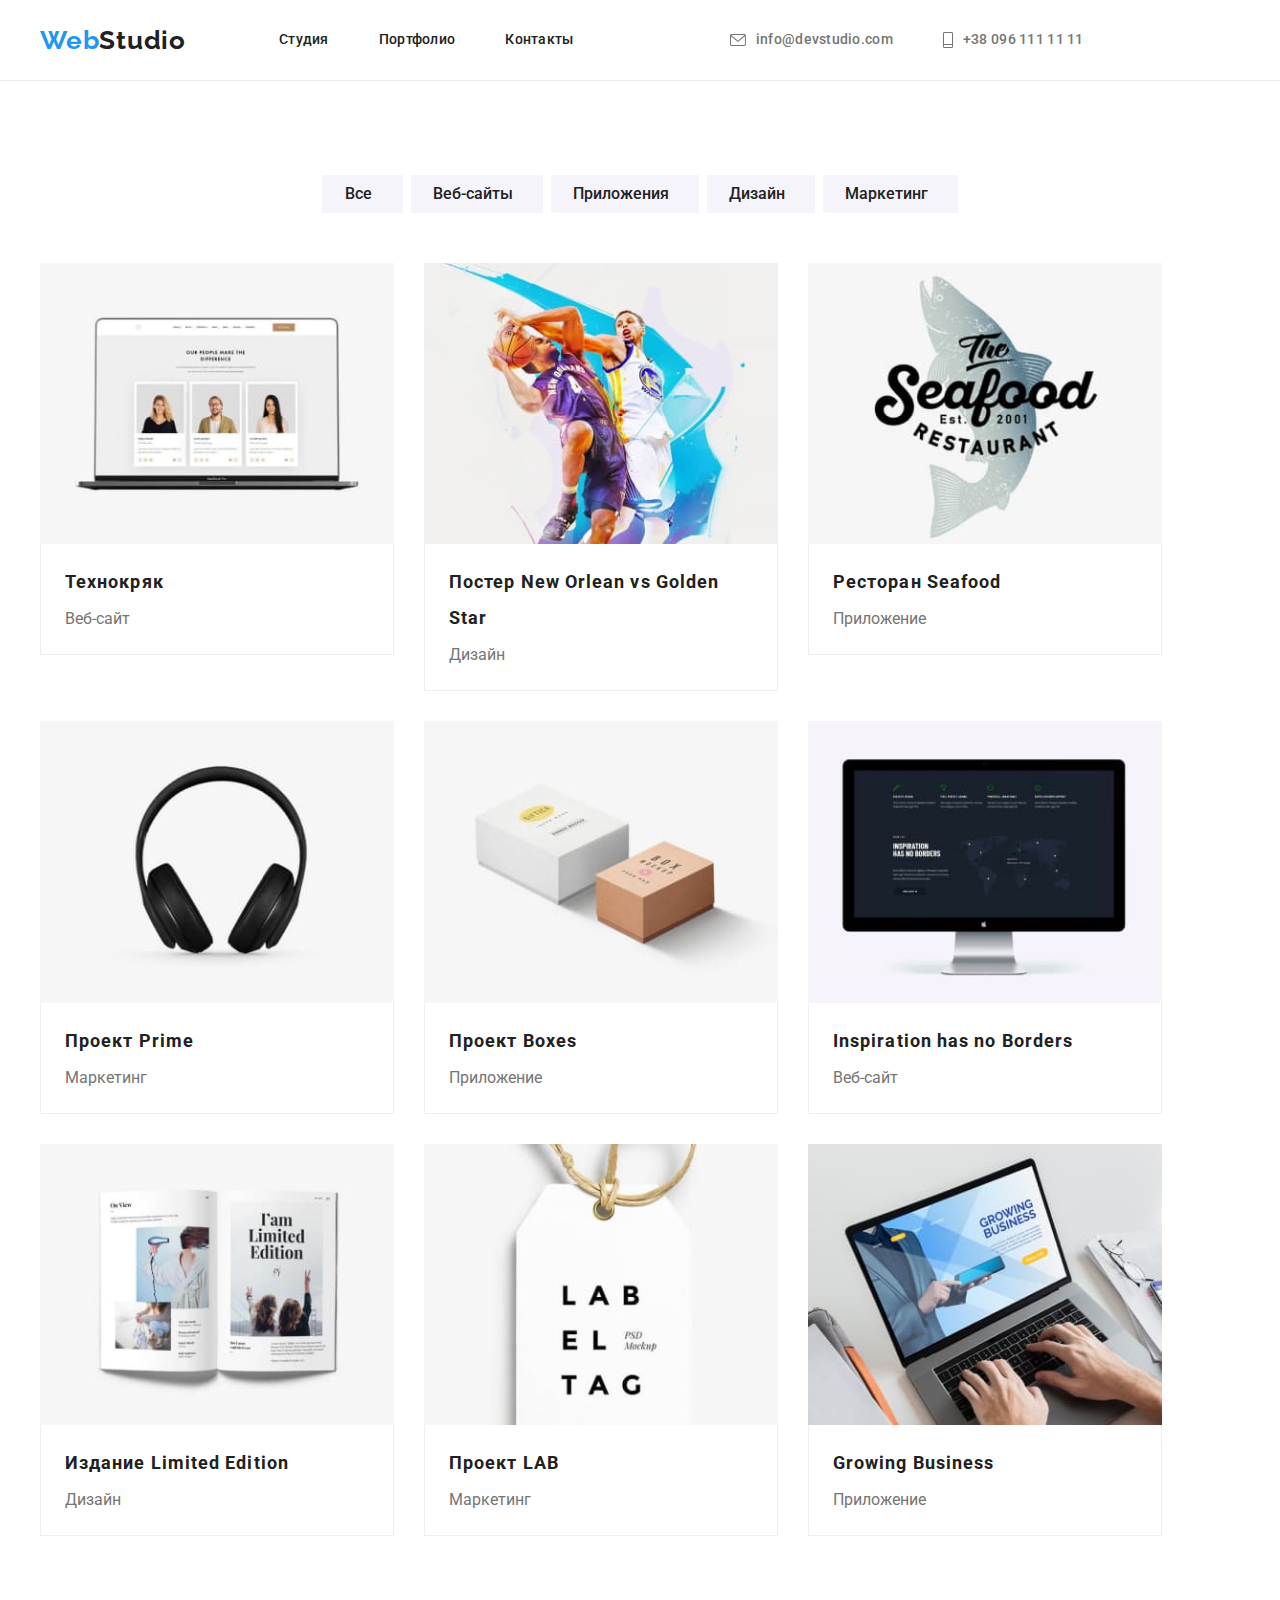
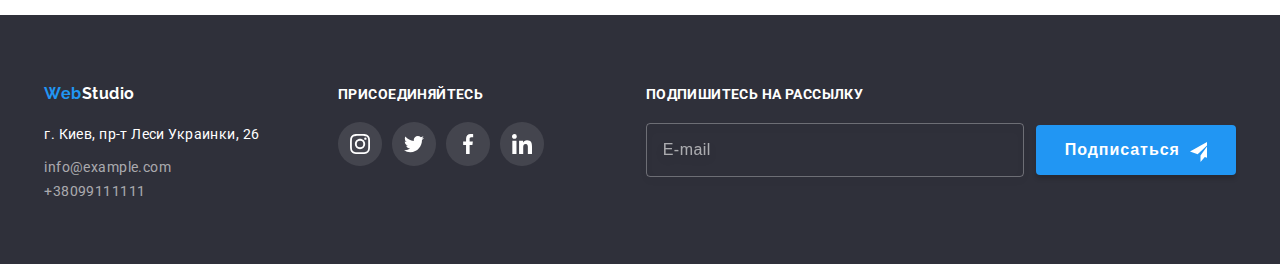
==== commit 248fc3ee: "Portfolio" ====
--- a/portfolio.html
+++ b/portfolio.html
@@ -71,14 +71,33 @@
             
             <li class="flex-element element-decor">
                 <div class="overlay-card">
-                <img class="card-photo" src="./images/a/technocrjak.jpg" alt="Фото наших людей" width="370" height="294"/>
-                        <p class="overlay-text">
-                        Ресурс предлагает комплексные предложения
-                        с разным уровнем функционала и сервисов. 
-                        Все это позволит посетителю получить
-                        исчерпывающие сведения о компании
-                        или частном лице.
-                    </p> 
+            <picture>
+                <source 
+                srcset="./images/desktop/technocrjak-desktop-1x-370-mino.jpg 1x, 
+                ./images/desktop/technocrjak-desktop-2x-740-mino.jpg 2x" 
+                media="(min-width: 1200px)"/>
+            
+                <source 
+                srcset="./images/tablet/technocrjak-tablet-1x-354-mino.jpg 1x,
+                ./images/tablet/technocrjak-tablet-2x-708-mino.jpg 2x" 
+                media="(min-width: 768px)"/>
+            
+                <source 
+                srcset="./images/mobile/technocrjak-mobile-1x-450-mino.jpg 1x,
+                ./images/mobile/technocrjak-mobile-2x-900-mino.jpg 2x" 
+                media="(min-width: 480px)"/>
+                <img class="img" 
+                src="./images/mobile/technocrjak-mobile-1x-450-mino.jpg" 
+                alt="Сотрудники сайта"/>
+            </picture>
+
+                <p class="overlay-text">
+                    Ресурс предлагает комплексные предложения
+                    с разным уровнем функционала и сервисов. 
+                    Все это позволит посетителю получить
+                    исчерпывающие сведения о компании
+                    или частном лице.
+                </p> 
                 </div>
                 <div class="block">
                 <h2 class="card-title">Технокряк</h2>
@@ -88,7 +107,26 @@
       
             <li class="flex-element element-decor">
                 <div class="overlay-card">
-                <img class="card-photo" src="./images/a/poster.jpg" alt="Постер New Orlean vs Golden Star" width="370" height="294">
+            <picture>
+                <source 
+                srcset="./images/desktop/poster-desktop-1x-370-mino.jpg 1x, 
+                ./images/desktop/poster-desktop-2x-740-mino.jpg 2x" 
+                media="(min-width: 1200px)" />
+                    
+                <source 
+                srcset="./images/tablet/poster-tablet-1x-354-mino.jpg 1x,
+                ./images/tablet/poster-tablet-2x-708-mino.jpg 2x" 
+                media="(min-width: 768px)" />
+                    
+                <source 
+                srcset="./images/mobile/poster-mobile-1x-450-mino.jpg 1x,
+                ./images/mobile/poster-mobile-2x-900-mino.jpg 2x" 
+                media="(min-width: 480px)" />
+                <img class="img" 
+                src="./images/mobile/poster-mobile-1x-450-mino.jpg" 
+                alt="Сотрудники сайта" />
+            </picture>
+
                 <p class="overlay-text">
                     Ресурс предлагает комплексные предложения
                     с разным уровнем функционала и сервисов.
@@ -104,7 +142,26 @@
             </li>
             <li class="flex-element element-decor">
                 <div class="overlay-card">
-                <img class="card-photo" src="./images/a/restaurant.jpg" alt="Ресторан Seafood" width="370" height="294">
+            <picture>
+                <source 
+                srcset="./images/desktop/seafood-desktop-1x-370-mino.jpg 1x, 
+                ./images/desktop/seafood-desktop-2x-740-mino.jpg 2x" 
+                media="(min-width: 1200px)"/>
+                
+                <source 
+                srcset="./images/tablet/seafood-tablet-1x-354-mino.jpg 1x,
+                ./images/tablet/seafood-tablet-2x-708-mino.jpg 2x" 
+                media="(min-width: 768px)"/>
+                
+                <source 
+                srcset="./images/mobile/seafood-mobile-1x-450-mino.jpg 1x,
+                ./images/mobile/seafood-mobile-2x-900-mino.jpg 2x" 
+                media="(min-width: 480px)" />
+                    <img class="img"
+                    src="./images/mobile/seafood-mobile-1x-450-mino.jpg"
+                    alt="Сотрудники сайта" />
+                </picture>
+
                 <p class="overlay-text">
                     Ресурс предлагает комплексные предложения
                     с разным уровнем функционала и сервисов.
@@ -120,7 +177,26 @@
             </li>
             <li class="flex-element element-decor">
                 <div class="overlay-card">
-                <img class="card-photo" src="./images/a/prime.jpg" alt="Проект Prime" width="370" height="294">
+            <picture>
+                <source 
+                srcset="./images/desktop/prime-desktop-1x-370-mino.jpg 1x, 
+                ./images/desktop/prime-desktop-2x-740-mino.jpg 2x" 
+                media="(min-width: 1200px)"/>
+            
+                <source 
+                srcset="./images/tablet/prime-tablet-1x-354-mino.jpg 1x,
+                ./images/tablet/prime-tablet-2x-708-mino.jpg 2x" 
+                media="(min-width: 768px)"/>
+            
+                <source 
+                srcset="./images/mobile/prime-mobile-1x-450-mino.jpg 1x,
+                ./images/mobile/prime-mobile-2x-900-mino.jpg 2x" 
+                media="(min-width: 480px)" />
+                <img class="img" 
+                src="./images/mobile/prime-mobile-1x-450-mino.jpg" 
+                alt="Сотрудники сайта" />
+            </picture>
+
                 <p class="overlay-text">
                     Ресурс предлагает комплексные предложения
                     с разным уровнем функционала и сервисов.
@@ -136,7 +212,26 @@
             </li>
             <li class="flex-element element-decor">
             <div class="overlay-card">
-                <img class="card-photo" src="./images/a/boxes.jpg" alt="Проект Boxes" width="370" height="294">
+            <picture>
+                <source 
+                srcset="./images/desktop/boxes-desktop-1x-370-mino.jpg 1x, 
+                ./images/desktop/boxes-desktop-2x-740-mino.jpg 2x" 
+                media="(min-width: 1200px)"/>
+            
+                <source 
+                srcset="./images/tablet/boxes-tablet-1x-354-mino.jpg 1x,
+                ./images/tablet/boxes-tablet-2x-708-mino.jpg 2x" 
+                media="(min-width: 768px)"/>
+            
+                <source 
+                srcset="./images/mobile/boxes-mobile-1x-450-mino.jpg 1x,
+                ./images/mobile/boxes-mobile-2x-900-mino.jpg 2x" 
+                media="(min-width: 480px)"/>
+                <img class="img" 
+                src="./images/mobile/boxes-mobile-1x-450-mino.jpg" 
+                alt="Сотрудники сайта" />
+            </picture>
+
             <p class="overlay-text">
                 Ресурс предлагает комплексные предложения
                 с разным уровнем функционала и сервисов.
@@ -152,7 +247,26 @@
             </li>
             <li class="flex-element element-decor">
             <div class="overlay-card">
-                <img class="card-photo" src="./images/a/inspir.jpg" alt="Inspiration has no Borders" width="370" height="294">
+            <picture>
+                <source 
+                srcset="./images/desktop/monitor-desktop-1x-370-mino.jpg 1x, 
+                ./images/desktop/monitor-desktop-2x-740-mino.jpg 2x" 
+                media="(min-width: 1200px)"/>
+            
+                <source 
+                srcset="./images/tablet/monitor-tablet-1x-354-mino.jpg 1x,
+                ./images/tablet/monitor-tablet-2x-708-mino.jpg 2x" 
+                media="(min-width: 768px)"/>
+            
+                <source 
+                srcset="./images/mobile/monitor-mobile-1x-450-mino.jpg 1x,
+                ./images/mobile/monitor-mobile-2x-900-mino.jpg 2x" 
+                media="(min-width: 480px)" />
+                <img class="img" 
+                src="./images/mobile/monitor-mobile-1x-450-mino.jpg" 
+                alt="Сотрудники сайта" />
+            </picture>
+
         <p class="overlay-text">
             Ресурс предлагает комплексные предложения
             с разным уровнем функционала и сервисов.
@@ -168,7 +282,26 @@
             </li>
             <li class="flex-element element-decor">
                 <div class="overlay-card">
-                <img class="card-photo" src="./images/a/magaz.jpg" alt="Издание Limited Edition" width="370" height="294">
+                <picture>
+                    <source 
+                    srcset="./images/desktop/edition-desktop-1x-370-mino.jpg 1x, 
+                    ./images/desktop/edition-desktop-2x-740-mino.jpg 2x" 
+                    media="(min-width: 1200px)"/>
+                
+                    <source 
+                    srcset="./images/tablet/edition-tablet-1x-354-mino.jpg 1x,
+                    ./images/tablet/edition-tablet-2x-708-mino.jpg 2x" 
+                    media="(min-width: 768px)"/>
+                
+                    <source 
+                    srcset="./images/mobile/edition-mobile-1x-450-mino.jpg 1x,
+                    ./images/mobile/edition-mobile-2x-900-mino.jpg 2x" 
+                    media="(min-width: 480px)" />
+                    <img class="img" 
+                    src="./images/mobile/edition-mobile-1x-450-mino.jpg" 
+                    alt="Сотрудники сайта" />
+                </picture>
+
                 <p class="overlay-text">
                     Ресурс предлагает комплексные предложения
                     с разным уровнем функционала и сервисов.
@@ -184,7 +317,26 @@
             </li>
             <li class="flex-element element-decor">
                 <div class="overlay-card">
-                <img class="card-photo" src="./images/a/lab.jpg" alt="Проект LAB" width="370" height="294">
+                <picture>
+                    <source 
+                    srcset="./images/desktop/lab-desktop-1x-370-mino.jpg 1x, 
+                    ./images/desktop/lab-desktop-2x-740-mino.jpg 2x" 
+                    media="(min-width: 1200px)"/>
+                
+                    <source 
+                    srcset="./images/tablet/lab-tablet-1x-354-mino.jpg 1x,
+                    ./images/tablet/lab-tablet-2x-708-mino.jpg 2x" 
+                    media="(min-width: 768px)"/>
+                
+                    <source 
+                    srcset="./images/mobile/lab-mobile-1x-450-mino.jpg 1x,
+                    ./images/mobile/lab-mobile-2x-900-mino.jpg 2x" 
+                    media="(min-width: 480px)"/>
+                    <img class="img" 
+                    src="./images/mobile/lab-mobile-1x-450-mino.jpg" 
+                    alt="Сотрудники сайта" />
+                </picture>
+
                 <p class="overlay-text">
                     Ресурс предлагает комплексные предложения
                     с разным уровнем функционала и сервисов.
@@ -200,7 +352,26 @@
             </li>
             <li class="flex-element element-decor">
                 <div class="overlay-card">
-                <img class="card-photo" src="./images/a/growing.jpg" alt="Growing Business" width="370" height="294">
+                <picture>
+                    <source 
+                    srcset="./images/desktop/business-desktop-1x-370-mino.jpg 1x, 
+                    ./images/desktop/business-desktop-2x-740-mino.jpg 2x" 
+                    media="(min-width: 1200px)"/>
+                
+                    <source 
+                    srcset="./images/tablet/business-tablet-1x-354-mino.jpg 1x,
+                    ./images/tablet/business-tablet-2x-708-mino.jpg 2x" 
+                    media="(min-width: 768px)"/>
+                
+                    <source 
+                    srcset="./images/mobile/business-mobile-1x-450-mino.jpg 1x,
+                    ./images/mobile/business-mobile-2x-900-mino.jpg 2x" 
+                    media="(min-width: 480px)"/>
+                    <img class="img" 
+                    src="./images/mobile/business-mobile-1x-450-mino.jpg" 
+                    alt="Сотрудники сайта" />
+                </picture>
+
                 <p class="overlay-text">
                     Ресурс предлагает комплексные предложения
                     с разным уровнем функционала и сервисов.
--- a/css/main.min.css
+++ b/css/main.min.css
@@ -1 +1 @@
-body{background-color:#fff;color:#212121;font-family:"Roboto",sans-serif;margin:0}html{-webkit-box-sizing:border-box;box-sizing:border-box}p,h1,h2,h3,h4,h5,h6{margin:0}ul{margin:0;padding-left:0;list-style:none}button{cursor:pointer;border:1px solid rgba(0,0,0,0)}a{text-decoration:none;color:currentColor}.img{display:block;max-width:100%;height:auto;width:100%}.dot{list-style:none}.container{width:1200px;padding-left:15px;padding-right:15px;margin:0 auto}@media screen and (min-width: 480px){.container{max-width:480px}}@media screen and (min-width: 768px){.container{max-width:768px}}@media screen and (min-width: 1200px){.container{max-width:1200px}}.visually-hidden{position:absolute;white-space:nowrap;width:1px;height:1px;overflow:hidden;border:0;padding:0;clip:rect(0 0 0 0);-webkit-clip-path:inset(50%);clip-path:inset(50%);margin:-1px}.section{padding-top:94px;padding-bottom:94px}.header{border-bottom:1px solid #ececec}.header .container{display:-webkit-box;display:-ms-flexbox;display:flex;height:60px;-webkit-box-align:center;-ms-flex-align:center;align-items:center}@media screen and (min-width: 768px){.header .container{height:80px}}@media screen and (max-width: 1199px){.header .container{-webkit-box-pack:justify;-ms-flex-pack:justify;justify-content:space-between}}.header-nav{display:-webkit-box;display:-ms-flexbox;display:flex;-webkit-box-align:center;-ms-flex-align:center;align-items:center}.header-logo{color:#2196f3;font-family:"Raleway";font-weight:700;letter-spacing:.03em;text-decoration:none}@media screen and (min-width: 768px){.header-logo{margin-right:88px}}@media screen and (min-width: 1200px){.header-logo{margin-right:93px;font-size:26px;line-height:1.19}}.header-logo-studio{color:#212121}.menu{display:none}@media screen and (min-width: 768px){.menu{display:-webkit-box;display:-ms-flexbox;display:flex;-webkit-box-align:center;-ms-flex-align:center;align-items:center;-ms-flex-pack:distribute;justify-content:space-around}}.menu-item{margin-right:50px}.menu-item:nth-child(3n){margin-right:0}.header-studio{-webkit-transition-property:color;transition-property:color;-webkit-transition-duration:250ms;transition-duration:250ms;-webkit-transition-timing-function:cubic-bezier(0.4, 0, 0.2, 1);transition-timing-function:cubic-bezier(0.4, 0, 0.2, 1);display:block;font-weight:500;font-size:14px;line-height:1.14;letter-spacing:.02em;color:#212121;text-decoration:none;padding-top:32px;padding-bottom:32px}.header-studio:active,.header-studio:hover,.header-studio:focus{color:#2196f3}.current{position:relative;color:#2196f3}.header-portfolio-contacts .current{color:#2196f3}.current::after{content:"";position:absolute;bottom:0;display:block;width:100%;height:4px;border-radius:2px;background-color:#2196f3;opacity:0}.current:hover::after,.current:focus::after,.current:active::after{opacity:1}.header-portfolio-contacts{-webkit-transition-property:color;transition-property:color;-webkit-transition-duration:250ms;transition-duration:250ms;-webkit-transition-timing-function:cubic-bezier(0.4, 0, 0.2, 1);transition-timing-function:cubic-bezier(0.4, 0, 0.2, 1);display:block;font-weight:500;font-size:14px;line-height:1.14;letter-spacing:.02em;color:#212121;text-decoration:none;padding-top:32px;padding-bottom:32px}.header-portfolio-contacts:hover,.header-portfolio-contacts:focus,.header-portfolio-contacts:active{color:#2196f3}.contact-list{display:none;-webkit-box-align:center;-ms-flex-align:center;align-items:center}@media screen and (min-width: 768px){.contact-list{display:block;margin-left:auto}}@media screen and (min-width: 1200px){.contact-list{display:-webkit-box;display:-ms-flexbox;display:flex;vertical-align:middle;padding-top:32px;padding-bottom:32px;margin:auto}}.contacts-link{-webkit-transition-property:color;transition-property:color;-webkit-transition-duration:250ms;transition-duration:250ms;-webkit-transition-timing-function:cubic-bezier(0.4, 0, 0.2, 1);transition-timing-function:cubic-bezier(0.4, 0, 0.2, 1);font-weight:500;font-size:14px;line-height:1.14;letter-spacing:.02em;color:#757575;display:-webkit-box;display:-ms-flexbox;display:flex;-webkit-box-align:center;-ms-flex-align:center;align-items:center}.contacts-link:hover,.contacts-link:focus{color:#2196f3}.header-email:not(:last-child){margin-bottom:10px}@media screen and (min-width: 1200px){.header-email:not(:last-child){margin-bottom:0;margin-right:50px}}.header-post-icon,.header-tel-icon{-ms-flex-item-align:center;align-self:center;margin-right:10px;fill:currentColor}.header-post-icon:hover,.header-post-icon:focus,.header-tel-icon:hover,.header-tel-icon:focus{color:#2196f3}.header-post-icon:hover,.header-tel-icon:hover{color:#2196f3}.hero-section{text-align:center;-webkit-box-align:center;-ms-flex-align:center;align-items:center;background-color:#2f303a;max-width:1600px;margin-left:auto;margin-right:auto;background:-webkit-gradient(linear, left top, left bottom, from(rgba(47, 48, 58, 0.4)), to(rgba(47, 48, 58, 0.4))),url(../images/mobile/hero-mobile-1x-480-mino.jpg);background:linear-gradient(rgba(47, 48, 58, 0.4), rgba(47, 48, 58, 0.4)),url(../images/mobile/hero-mobile-1x-480-mino.jpg);background-size:cover;background-position:center}@media screen and (min-width: 768px){.hero-section{max-width:768px;max-height:400px}}@media screen and (min-width: 1200px){.hero-section{max-width:1600px;max-height:600px;padding:200px 0}}@media(min-device-pixel-ratio: 2),(-webkit-min-device-pixel-ratio: 2),(min-resolution: 192dpi),(min-resolution: 2dppx){.hero-section{background-image:-webkit-gradient(linear, left top, right top, from(rgba(47, 48, 58, 0.4)), to(rgba(47, 48, 58, 0.4))),url(../images/mobile/hero-mobile-2x-960-mino.jpg);background-image:linear-gradient(to right, rgba(47, 48, 58, 0.4), rgba(47, 48, 58, 0.4)),url(../images/mobile/hero-mobile-2x-960-mino.jpg)}}@media screen and (min-width: 768px){.hero-section{background-image:-webkit-gradient(linear, left top, right top, from(rgba(47, 48, 58, 0.4)), to(rgba(47, 48, 58, 0.4))),url(../images/tablet/hero-tablet-1x-768-mino.jpg);background-image:linear-gradient(to right, rgba(47, 48, 58, 0.4), rgba(47, 48, 58, 0.4)),url(../images/tablet/hero-tablet-1x-768-mino.jpg)}}@media(min-device-pixel-ratio: 2),(-webkit-min-device-pixel-ratio: 2),(min-resolution: 192dpi),(min-resolution: 2dppx){.hero-section{background-image:-webkit-gradient(linear, left top, right top, from(rgba(47, 48, 58, 0.4)), to(rgba(47, 48, 58, 0.4))),url(../images/tablet/hero-tablet-2x-1536-mino.jpg);background-image:linear-gradient(to right, rgba(47, 48, 58, 0.4), rgba(47, 48, 58, 0.4)),url(../images/tablet/hero-tablet-2x-1536-mino.jpg)}}@media screen and (min-width: 1200px){.hero-section{background-image:-webkit-gradient(linear, left top, right top, from(rgba(47, 48, 58, 0.4)), to(rgba(47, 48, 58, 0.4))),url(../images/desktop/hero-desktop-1x-1600-mino.jpg);background-image:linear-gradient(to right, rgba(47, 48, 58, 0.4), rgba(47, 48, 58, 0.4)),url(../images/desktop/hero-desktop-1x-1600-mino.jpg)}}@media(min-device-pixel-ratio: 2),(-webkit-min-device-pixel-ratio: 2),(min-resolution: 192dpi),(min-resolution: 2dppx){.hero-section{background-image:-webkit-gradient(linear, left top, right top, from(rgba(47, 48, 58, 0.4)), to(rgba(47, 48, 58, 0.4))),url(../images/desktop/hero-desktop-2x-3200-mino.jpg);background-image:linear-gradient(to right, rgba(47, 48, 58, 0.4), rgba(47, 48, 58, 0.4)),url(../images/desktop/hero-desktop-2x-3200-mino.jpg)}}.hero-title{margin-top:0;margin-bottom:30px;color:#fff;font-weight:900;font-size:26px;line-height:1.62;letter-spacing:.06em;text-transform:uppercase}.button-hero{border-radius:4px;padding:10px 32px;min-width:200px;color:#fff;background-color:#757575;font-family:Roboto;font-weight:700;font-size:16px;line-height:1.88;-webkit-box-align:center;-ms-flex-align:center;align-items:center;letter-spacing:.06em;cursor:pointer;-webkit-transition:background-color 250ms cubic-bezier(0.4, 0, 0.2, 1);transition:background-color 250ms cubic-bezier(0.4, 0, 0.2, 1)}.button-hero:hover,.button-hero:focus,.button-hero:active{background-color:#2196f3;color:#fff}.benefits{padding:60px 0}.benefit-item{max-width:450px;margin:0 0 30px 0}@media screen and (max-width: 767px){.benefit-item:last-child{margin:0}}@media screen and (min-width: 768px){.benefit-item{margin:15px;width:calc((100% - 60px)/2)}}@media screen and (min-width: 1200px){.benefit-item{width:calc((100% - 120px)/4)}}.benefit__wrapper{display:-webkit-box;display:-ms-flexbox;display:flex;-webkit-box-pack:center;-ms-flex-pack:center;justify-content:center;-webkit-box-align:center;-ms-flex-align:center;align-items:center;margin-bottom:30px;height:120px;border-radius:4px;background-color:#f5f4fa}.benefits__title{display:-webkit-box;display:-ms-flexbox;display:flex;-ms-flex-wrap:wrap;flex-wrap:wrap;margin-top:0;margin-bottom:10px;color:#212121;font-weight:700;font-size:14px;line-height:1.14;letter-spacing:.03em;text-transform:uppercase}.benefits__text{font-weight:400;font-size:14px;line-height:1.71;letter-spacing:.03em;color:#757575;text-transform:none}@media screen and (max-width: 1199px){.work{display:none}}.work__list{display:-webkit-box;display:-ms-flexbox;display:flex;-webkit-box-pack:justify;-ms-flex-pack:justify;justify-content:space-between}.work__title{margin-bottom:50px;font-weight:700;font-size:36px;line-height:1.16;text-align:center;letter-spacing:.03em;color:#212121}.work__box{position:relative}.work__tab{position:absolute;left:0;bottom:0;width:100%;background:rgba(47,48,58,.8)}.work__text{display:-webkit-box;display:-ms-flexbox;display:flex;-webkit-box-pack:center;-ms-flex-pack:center;justify-content:center;-webkit-box-align:center;-ms-flex-align:center;align-items:center;height:70px;width:100%;font-family:"Roboto";font-weight:700;font-size:14px;line-height:16px;text-align:center;letter-spacing:.03em;text-transform:uppercase;color:#fff}.team{background:#f5f4fa}.team__title{margin-bottom:50px;font-weight:700;font-size:36px;line-height:1.16;text-align:center;letter-spacing:.03em;color:#212121}@media screen and (min-width: 768px){.team__list{display:-webkit-box;display:-ms-flexbox;display:flex;-ms-flex-wrap:wrap;flex-wrap:wrap;margin:15px -15px -15px -15px}}@media screen and (min-width: 1200px){.team__list{margin:35px -15px -15px -15px}}.photo-boxes{background:#fff;-webkit-box-shadow:0px 1px 3px rgba(0,0,0,.12),0px 1px 1px rgba(0,0,0,.14),0px 2px 1px rgba(0,0,0,.2);box-shadow:0px 1px 3px rgba(0,0,0,.12),0px 1px 1px rgba(0,0,0,.14),0px 2px 1px rgba(0,0,0,.2);border-radius:0px 0px 4px 4px;max-width:450px;margin-bottom:30px}@media screen and (max-width: 767px){.photo-boxes:last-child{margin-bottom:0}}@media screen and (min-width: 768px){.photo-boxes{margin:15px;width:calc((100% - 60px)/2)}}@media screen and (min-width: 1200px){.photo-boxes{width:calc((100% - 120px)/4)}}.team-description{padding:30px 5px}.name{font-weight:500;font-size:16px;line-height:1.18;letter-spacing:.03em;text-align:center;margin-bottom:10px;color:#212121}.job-title{font-weight:400;font-size:16px;line-height:1.18;letter-spacing:.03em;text-align:center;margin-bottom:16px;color:#757575}.team-soc-list{display:-webkit-box;display:-ms-flexbox;display:flex;-webkit-box-pack:center;-ms-flex-pack:center;justify-content:center}.team-soc-item{width:44px;height:44px;margin-left:10px}.team-soc-link{-webkit-transition-property:color,background-color;transition-property:color,background-color;-webkit-transition-duration:250ms;transition-duration:250ms;-webkit-transition-timing-function:cubic-bezier(0.4, 0, 0.2, 1);transition-timing-function:cubic-bezier(0.4, 0, 0.2, 1);display:-webkit-box;display:-ms-flexbox;display:flex;-webkit-box-align:center;-ms-flex-align:center;align-items:center;-webkit-box-pack:center;-ms-flex-pack:center;justify-content:center;width:100%;height:100%;border-radius:50%;color:#afb1b8}.team-soc-link:hover,.team-soc-link:focus{background-color:#2196f3;color:#fff}.team-soc-icon{fill:currentColor}.clients-title{margin-top:0;margin-bottom:50px;font-weight:700;font-size:36px;line-height:1.17;text-align:center;letter-spacing:.03em;color:#212121}.clients-list{-webkit-box-pack:center;-ms-flex-pack:center;justify-content:center;display:-webkit-box;display:-ms-flexbox;display:flex;-ms-flex-wrap:wrap;flex-wrap:wrap;margin:15px -15px -15px -15px}@media screen and (min-width: 1200px){.clients-list{margin:35px -15px -15px -15px}}.clients-item{width:170px;height:92px;margin:15px;width:calc((100% - 60px)/2)}@media screen and (min-width: 768px){.clients-item{width:calc((100% - 90px)/3)}}@media screen and (min-width: 1200px){.clients-item{width:calc((100% - 180px)/6)}}.clients-link{-webkit-transition-property:color,border;transition-property:color,border;-webkit-transition-duration:250ms;transition-duration:250ms;-webkit-transition-timing-function:cubic-bezier(0.4, 0, 0.2, 1);transition-timing-function:cubic-bezier(0.4, 0, 0.2, 1);display:-webkit-box;display:-ms-flexbox;display:flex;-ms-flex-line-pack:center;align-content:center;-webkit-box-pack:center;-ms-flex-pack:center;justify-content:center;-ms-flex-wrap:wrap;flex-wrap:wrap;width:100%;height:100%;border:1px solid #afb1b8;border-radius:4px;color:#afb1b8}.clients-link:hover,.clients-link:focus{color:#2196f3;border-color:#2196f3}.clients-icon{fill:currentColor}.footer{background:#2f303a;padding-top:60px;padding-bottom:60px}@media screen and (min-width: 768px){.footer .container{display:-webkit-box;display:-ms-flexbox;display:flex;-ms-flex-wrap:wrap;flex-wrap:wrap;-ms-flex-pack:distribute;justify-content:space-around}}@media screen and (min-width: 1200px){.footer .container{-webkit-box-align:baseline;-ms-flex-align:baseline;align-items:baseline}}.footer-wrapper{margin-bottom:60px;text-align:center}@media screen and (min-width: 1200px){.footer-wrapper{text-align:left;margin-bottom:0}}.footer-logo{display:inline-block;margin-bottom:20px;font-family:"Raleway";font-weight:700;letter-spacing:.03em;color:#2196f3;text-decoration:none}.footer-logospan{color:#fff}.details{margin-bottom:20px;display:inline-block}.footer-adress{margin-bottom:9px}.foot-ad{-webkit-transition-property:color;transition-property:color;-webkit-transition-duration:250ms;transition-duration:250ms;-webkit-transition-timing-function:cubic-bezier(0.4, 0, 0.2, 1);transition-timing-function:cubic-bezier(0.4, 0, 0.2, 1);font-family:"Roboto";font-style:normal;font-weight:400;font-size:14px;line-height:1.7;letter-spacing:.03em;color:#fff;text-decoration:none}.foot-ad:hover,.foot-ad:focus{color:#2196f3}.foot-cont{-webkit-transition-property:color;transition-property:color;-webkit-transition-duration:250ms;transition-duration:250ms;-webkit-transition-timing-function:cubic-bezier(0.4, 0, 0.2, 1);transition-timing-function:cubic-bezier(0.4, 0, 0.2, 1);font-family:"Roboto";font-style:normal;font-weight:400;font-size:14px;line-height:1.7;letter-spacing:.03em;color:rgba(255,255,255,.6);text-decoration:none}.foot-cont:hover,.foot-cont:focus{color:#2196f3}.footer-contacts:nth-child(3n){margin-bottom:0}.footer-soc{margin-bottom:60px;text-align:center}@media screen and (min-width: 1200px){.footer-soc{text-align:left;margin-left:70px;margin-bottom:0}}.footer-soc-list{display:-webkit-box;display:-ms-flexbox;display:flex;-webkit-box-pack:center;-ms-flex-pack:center;justify-content:center}.footer-soc-title{margin-top:0;margin-bottom:20px;display:block;font-size:14px;line-height:16px;letter-spacing:.03em;text-transform:uppercase;color:#fff}.footer-soc-item{width:44px;height:44px;margin-left:10px}.footer-soc-item:nth-child(1){margin-left:0}.footer-item:not(:last-child){margin-bottom:9px}.footer-soc-link{-webkit-transition-property:color,background-color;transition-property:color,background-color;-webkit-transition-duration:250ms;transition-duration:250ms;-webkit-transition-timing-function:cubic-bezier(0.4, 0, 0.2, 1);transition-timing-function:cubic-bezier(0.4, 0, 0.2, 1);display:-webkit-box;display:-ms-flexbox;display:flex;-webkit-box-align:center;-ms-flex-align:center;align-items:center;-webkit-box-pack:center;-ms-flex-pack:center;justify-content:center;width:44px;height:44px;border-radius:50%;color:#fff;background-image:radial-gradient(rgba(255, 255, 255, 0.1), rgba(255, 255, 255, 0.1))}.footer-soc-link:hover,.footer-soc-link:focus{background-color:#2196f3}.footer-soc-icon{fill:currentColor}.footer-mailing-list{text-align:center}@media screen and (min-width: 768px)and (max-width: 1200px){.footer-mailing-list{width:450px}}@media screen and (min-width: 1200px){.footer-mailing-list{text-align:left;margin-left:93px;margin-bottom:0}}.mailing-text{margin-bottom:20px;padding-top:12px;font-weight:700;font-size:14px;line-height:1.14;letter-spacing:.03em;text-transform:uppercase;color:#fff}@media screen and (min-width: 1200px){.mailing-form{display:-webkit-box;display:-ms-flexbox;display:flex;-webkit-box-align:center;-ms-flex-align:center;align-items:center}}.mailing-input{margin-right:12px;margin-bottom:20px;padding-left:16px;min-width:358px;height:50px;color:rgba(255,255,255,.6);background-color:rgba(0,0,0,0);border:1px solid rgba(255,255,255,.3);-webkit-filter:drop-shadow(0px 4px 4px rgba(0, 0, 0, 0.15));filter:drop-shadow(0px 4px 4px rgba(0, 0, 0, 0.15));border-radius:4px}.mailing-input::-webkit-input-placeholder{font-size:16px;line-height:1.25;letter-spacing:.03em;color:rgba(255,255,255,.6)}.mailing-input::-moz-placeholder{font-size:16px;line-height:1.25;letter-spacing:.03em;color:rgba(255,255,255,.6)}.mailing-input:-ms-input-placeholder{font-size:16px;line-height:1.25;letter-spacing:.03em;color:rgba(255,255,255,.6)}.mailing-input::-ms-input-placeholder{font-size:16px;line-height:1.25;letter-spacing:.03em;color:rgba(255,255,255,.6)}.mailing-input::placeholder{font-size:16px;line-height:1.25;letter-spacing:.03em;color:rgba(255,255,255,.6)}@media screen and (min-width: 1200px){.mailing-input{width:358px;margin-bottom:0;margin-right:12px}}.mailing-button{display:-webkit-box;display:-ms-flexbox;display:flex;-webkit-box-align:center;-ms-flex-align:center;align-items:center;-webkit-box-pack:justify;-ms-flex-pack:justify;justify-content:space-between;margin-right:auto;margin-left:auto;width:200px;padding:10px 29px;font-weight:700;font-size:16px;line-height:30px;letter-spacing:.06em;color:#fff;background-color:#2196f3;-webkit-box-shadow:0px 4px 4px rgba(0,0,0,.15);box-shadow:0px 4px 4px rgba(0,0,0,.15);border-radius:4px;border:none;cursor:pointer}.telegram-icon{margin-left:10px;fill:#fff}.backdrop{position:fixed;top:0;left:0;width:100%;height:100%;background-color:rgba(0,0,0,.2);-webkit-transition-property:opacity,visibility;transition-property:opacity,visibility;-webkit-transition-duration:250ms;transition-duration:250ms;-webkit-transition-timing-function:cubic-bezier(0.4, 0, 0.2, 1);transition-timing-function:cubic-bezier(0.4, 0, 0.2, 1)}.backdrop.is-hidden{visibility:hidden;opacity:0;pointer-events:none}.modal{position:absolute;top:50%;left:50%;-webkit-transform:translate(-50%, -50%);transform:translate(-50%, -50%);margin:0;width:528px;max-height:581px;background-color:#fff;-webkit-box-shadow:0px 1px 3px rgba(0,0,0,.12),0px 1px 1px rgba(0,0,0,.14),0px 2px 1px rgba(0,0,0,.2);box-shadow:0px 1px 3px rgba(0,0,0,.12),0px 1px 1px rgba(0,0,0,.14),0px 2px 1px rgba(0,0,0,.2);border-radius:4px}.modal-inner{display:block;width:100%;margin:0;padding:40px 39px 40px 41px}.close-button{position:absolute;top:8px;right:8px;width:30px;height:30px;margin:0;padding:6px 7px 6px 6px;-webkit-box-pack:center;-ms-flex-pack:center;justify-content:center;-webkit-box-align:center;-ms-flex-align:center;align-items:center;border-radius:50%;border:1px solid rgba(0,0,0,.1);background-color:#fff;cursor:pointer}.modal-icon{-webkit-transition-property:fill;transition-property:fill;-webkit-transition-duration:250ms;transition-duration:250ms;-webkit-transition-timing-function:cubic-bezier(0.4, 0, 0.2, 1);transition-timing-function:cubic-bezier(0.4, 0, 0.2, 1)}.close-button:hover .modal-icon{fill:#2196f3}.modal-title{display:block;max-width:448px;margin-bottom:12px;margin-right:0;font-size:20px;line-height:1.15;-webkit-box-pack:center;-ms-flex-pack:center;justify-content:center;text-align:center;letter-spacing:.03em;color:#212121}.form-field{display:block;-webkit-box-align:center;-ms-flex-align:center;align-items:center;margin:0;margin-bottom:10px;align-items:center}.form-field-label{display:block;margin-bottom:4px;font-size:12px;line-height:1.17;letter-spacing:.01em}.form-field-input{width:100%;height:40px;font-family:inherit;border:1px solid rgba(33,33,33,.2);border-radius:4px;padding:12px 12px 12px 42px;cursor:pointer;-webkit-transition:-webkit-transform 250ms cubic-bezier(0.4, 0, 0.2, 1);transition:-webkit-transform 250ms cubic-bezier(0.4, 0, 0.2, 1);transition:transform 250ms cubic-bezier(0.4, 0, 0.2, 1);transition:transform 250ms cubic-bezier(0.4, 0, 0.2, 1), -webkit-transform 250ms cubic-bezier(0.4, 0, 0.2, 1)}.form-field-inner{position:relative;margin-bottom:10px}.form-field-icon{position:absolute;left:12px;top:50%;width:16px;height:16px;-webkit-transform:translateY(-50%);transform:translateY(-50%);-webkit-transition:-webkit-transform 250ms cubic-bezier(0.4, 0, 0.2, 1);transition:-webkit-transform 250ms cubic-bezier(0.4, 0, 0.2, 1);transition:transform 250ms cubic-bezier(0.4, 0, 0.2, 1);transition:transform 250ms cubic-bezier(0.4, 0, 0.2, 1), -webkit-transform 250ms cubic-bezier(0.4, 0, 0.2, 1)}.form-field-input:focus~.form-field-icon{fill:#2196f3}.form-field-comment{margin-top:0;margin-bottom:20px}.form-field-textarea{width:100%;height:120px;padding:12px 16px;border:1px solid rgba(33,33,33,.2);border-radius:4px;resize:none}.form-field-textarea:focus{outline:none;border-color:#2196f3}.form-field-textarea::-webkit-input-placeholder{font-weight:400;font-size:14px;line-height:1.14;letter-spacing:.01em;color:rgba(117,117,117,.5)}.form-field-textarea::-moz-placeholder{font-weight:400;font-size:14px;line-height:1.14;letter-spacing:.01em;color:rgba(117,117,117,.5)}.form-field-textarea:-ms-input-placeholder{font-weight:400;font-size:14px;line-height:1.14;letter-spacing:.01em;color:rgba(117,117,117,.5)}.form-field-textarea::-ms-input-placeholder{font-weight:400;font-size:14px;line-height:1.14;letter-spacing:.01em;color:rgba(117,117,117,.5)}.form-field-textarea::placeholder{font-weight:400;font-size:14px;line-height:1.14;letter-spacing:.01em;color:rgba(117,117,117,.5)}.form-field-condition{margin-bottom:30px}.terms-condition-input{margin-right:8px}.terms-condition-text{color:#2196f3;text-decoration:underline}.form-field-button{-webkit-transform:translateX(57%);transform:translateX(57%);padding:10px 56px;color:#fff;background-color:#2196f3;font-weight:700;font-size:16px;line-height:1.89;letter-spacing:.06em;-webkit-box-shadow:0px 4px 4px rgba(0,0,0,.15);box-shadow:0px 4px 4px rgba(0,0,0,.15);border:none;border-radius:4px;cursor:pointer}.checkbox{display:-webkit-box;display:-ms-flexbox;display:flex;-webkit-box-align:center;-ms-flex-align:center;align-items:center;margin-bottom:30px}.terms-condition-input{-webkit-appearance:none;-moz-appearance:none;appearance:none}.terms-condition-input:checked+.checkbox-icon{background-color:#2196f3;border:none;display:block}.checkbox-control{display:-webkit-box;display:-ms-flexbox;display:flex;-webkit-box-pack:center;-ms-flex-pack:center;justify-content:center;-webkit-box-align:center;-ms-flex-align:center;align-items:center;-ms-flex-negative:0;flex-shrink:0;width:15px;height:15px;margin-left:13px;margin-right:7px;border-radius:2px;border:1px solid #212121}.checkbox-icon{-ms-flex-negative:0;flex-shrink:0;display:none;width:16px;height:15px;border-radius:2px}.terms-condition-label{display:-webkit-box;display:-ms-flexbox;display:flex;-webkit-box-orient:horizontal;-webkit-box-direction:reverse;-ms-flex-direction:row-reverse;flex-direction:row-reverse;margin:0;font-size:14px;line-height:1.71px;letter-spacing:.03em;-webkit-box-align:center;-ms-flex-align:center;align-items:center;-webkit-box-pack:center;-ms-flex-pack:center;justify-content:center}.terms-condition-label a{color:#2196f3;border-bottom:1px solid #2196f3}.btn{display:-webkit-box;display:-ms-flexbox;display:flex;-ms-flex-wrap:wrap;flex-wrap:wrap;margin-bottom:50px;-webkit-box-pack:center;-ms-flex-pack:center;justify-content:center}.item-button{-webkit-box-align:center;-ms-flex-align:center;align-items:center;background-color:#f5f4fa}.item-button+.item-button{margin-left:8px}.btn .color{margin-top:0;display:inline-block;border-radius:4px;min-width:73px;padding:6px 22px;text-align:center;border:1px solid;background-color:#212121;color:#212121;background-color:#f5f4fa;font-family:inherit;font-size:16px;font-weight:500;line-height:1.63;cursor:pointer;border:none;-webkit-transition:color 250ms cubic-bezier(0.4, 0, 0.2, 1),background-color 250ms cubic-bezier(0.4, 0, 0.2, 1),-webkit-box-shadow 250ms cubic-bezier(0.4, 0, 0.2, 1);transition:color 250ms cubic-bezier(0.4, 0, 0.2, 1),background-color 250ms cubic-bezier(0.4, 0, 0.2, 1),-webkit-box-shadow 250ms cubic-bezier(0.4, 0, 0.2, 1);transition:color 250ms cubic-bezier(0.4, 0, 0.2, 1),background-color 250ms cubic-bezier(0.4, 0, 0.2, 1),box-shadow 250ms cubic-bezier(0.4, 0, 0.2, 1);transition:color 250ms cubic-bezier(0.4, 0, 0.2, 1),background-color 250ms cubic-bezier(0.4, 0, 0.2, 1),box-shadow 250ms cubic-bezier(0.4, 0, 0.2, 1),-webkit-box-shadow 250ms cubic-bezier(0.4, 0, 0.2, 1)}.btn .color:hover,.btn .color:focus{color:#fff;background-color:#2196f3}.cards{background-color:#fff}.color:hover,.color:focus{-webkit-box-shadow:0px 2px 1px 0px rgba(0,0,0,.2),0px 1px 1px 0px rgba(0,0,0,.14),0px 1px 3px 0px rgba(0,0,0,.12);box-shadow:0px 2px 1px 0px rgba(0,0,0,.2),0px 1px 1px 0px rgba(0,0,0,.14),0px 1px 3px 0px rgba(0,0,0,.12)}.card{display:-webkit-box;display:-ms-flexbox;display:flex;-ms-flex-wrap:wrap;flex-wrap:wrap;width:calc 513.3333333333px;-webkit-box-pack:center;-ms-flex-pack:center;justify-content:center}.flex-element{position:relative;margin-right:30px;margin-bottom:30px}.flex-element:nth-child(3n){margin-right:0px}.flex-element:nth-last-child(-n+3){margin-bottom:0px}.element-decor{-webkit-transition:-webkit-box-shadow 250ms cubic-bezier(0.4, 0, 0.2, 1);transition:-webkit-box-shadow 250ms cubic-bezier(0.4, 0, 0.2, 1);transition:box-shadow 250ms cubic-bezier(0.4, 0, 0.2, 1);transition:box-shadow 250ms cubic-bezier(0.4, 0, 0.2, 1), -webkit-box-shadow 250ms cubic-bezier(0.4, 0, 0.2, 1)}.element-decor:hover{-webkit-box-shadow:1px 4px 6px 0px rgba(0,0,0,.16),0px 4px 4px 0px rgba(0,0,0,.06),0px 1px 1px 0px rgba(0,0,0,.12);box-shadow:1px 4px 6px 0px rgba(0,0,0,.16),0px 4px 4px 0px rgba(0,0,0,.06),0px 1px 1px 0px rgba(0,0,0,.12)}.card-photo{overflow:hidden;margin-top:0}.block{padding:20px 24px;border:1px solid #eee;border-top:0}.card-title{margin-top:0;margin-bottom:4px;color:#212121;font-weight:700;font-size:18px;line-height:2;letter-spacing:.06em}.card-text{margin-top:0;margin-bottom:0;color:#757575;font-size:16px;line-height:1.88}.overlay-card{position:relative;overflow:hidden}.overlay-text{position:absolute;top:0;left:0;height:294px;padding:63px 24px;-webkit-box-pack:left;-ms-flex-pack:left;justify-content:left;font-size:18px;line-height:1.56;letter-spacing:.03em;color:#fff;background-color:#2196f3;-webkit-transform:translateY(100%);transform:translateY(100%);-webkit-transition:-webkit-transform 250ms cubic-bezier(0.4, 0, 0.2, 1);transition:-webkit-transform 250ms cubic-bezier(0.4, 0, 0.2, 1);transition:transform 250ms cubic-bezier(0.4, 0, 0.2, 1);transition:transform 250ms cubic-bezier(0.4, 0, 0.2, 1), -webkit-transform 250ms cubic-bezier(0.4, 0, 0.2, 1)}.flex-element:hover .overlay-text{-webkit-transform:translateY(0);transform:translateY(0)}.menu-open-btn{margin-left:auto;margin-top:10px;margin-bottom:10px;padding:0;width:40px;height:40px;border:0;background-color:rgba(0,0,0,0)}.menu-open-btn:hover,.menu-open-btn:focus{fill:#2196f3}.menu-open-btn{-webkit-transition-property:fill;transition-property:fill;-webkit-transition-duration:250ms;transition-duration:250ms;-webkit-transition-timing-function:cubic-bezier(0.4, 0, 0.2, 1);transition-timing-function:cubic-bezier(0.4, 0, 0.2, 1)}@media screen and (min-width: 768px){.menu-open-btn{display:none}}.close-open-btn{position:absolute;top:10px;right:15px;padding:0;width:40px;height:40px;-webkit-box-pack:center;-ms-flex-pack:center;justify-content:center;border:0;background-color:rgba(0,0,0,0)}.close-open-btn:hover,.close-open-btn:focus{fill:#2196f3}.mob-menu{display:-webkit-box;display:-ms-flexbox;display:flex;-webkit-box-orient:vertical;-webkit-box-direction:normal;-ms-flex-direction:column;flex-direction:column;-webkit-box-pack:justify;-ms-flex-pack:justify;justify-content:space-between;position:fixed;z-index:2;top:0;left:0;padding-top:48px;padding-bottom:48px;width:100vw;height:100vh;background-color:#fff;overflow-y:scroll}@media screen and (min-width: 768px){.mob-menu{display:none}}.mobmenu-container{display:-webkit-box;display:-ms-flexbox;display:flex;-webkit-box-orient:vertical;-webkit-box-direction:normal;-ms-flex-direction:column;flex-direction:column;-webkit-box-pack:justify;-ms-flex-pack:justify;justify-content:space-between;width:100%;height:100%;margin-left:auto;margin-right:auto;overflow:auto}@media screen and (min-width: 480px){.mobmenu-container{max-width:480px}}.mob-menu-list{margin-left:40px;margin-right:40px}.mob-menu-item:not(:last-child){margin-bottom:32px}.mob-menu-link{display:block;font-weight:500;font-size:40px;line-height:1.17;letter-spacing:.02em;color:#212121}.mob-menu-link:hover,.mob-menu-link:focus{color:#2196f3}.mob-menu-link.active{color:#2196f3}.mob-contacts-list{margin-left:40px}.mob-tel{font-weight:500;font-size:34px;line-height:1.17;letter-spacing:.02em;color:#2196f3}.mob-post{font-weight:500;font-size:24px;line-height:1.16;letter-spacing:.02em;color:#757575}.mob-contacts-item:not(:last-child){margin-bottom:32px}.menu-soc-item:not(:first-child){margin-left:10px}.menu-soc-item:not(:last-child)::after{content:"";width:22px;border:1px solid rgba(33,33,33,.2);-webkit-transform:rotate(90deg);transform:rotate(90deg);margin-left:10px}.menu-soc-list{margin-bottom:48px;display:-webkit-box;display:-ms-flexbox;display:flex;-ms-flex-wrap:wrap;flex-wrap:wrap;margin-top:64px;margin-left:40px}.menu-soc-link{font-weight:500;font-size:18px;line-height:1.22;letter-spacing:.02em;color:#2196f3}/*# sourceMappingURL=main.min.css.map */+body{background-color:#fff;color:#212121;font-family:"Roboto",sans-serif;margin:0}html{-webkit-box-sizing:border-box;box-sizing:border-box}p,h1,h2,h3,h4,h5,h6{margin:0}ul{margin:0;padding-left:0;list-style:none}button{cursor:pointer;border:1px solid rgba(0,0,0,0)}a{text-decoration:none;color:currentColor}.img{display:block;max-width:100%;height:auto;width:100%}.dot{list-style:none}.container{width:1200px;padding-left:15px;padding-right:15px;margin:0 auto}@media screen and (min-width: 480px){.container{max-width:480px}}@media screen and (min-width: 768px){.container{max-width:768px}}@media screen and (min-width: 1200px){.container{max-width:1200px}}.visually-hidden{position:absolute;white-space:nowrap;width:1px;height:1px;overflow:hidden;border:0;padding:0;clip:rect(0 0 0 0);-webkit-clip-path:inset(50%);clip-path:inset(50%);margin:-1px}.section{padding-top:94px;padding-bottom:94px}.header{border-bottom:1px solid #ececec}.header .container{display:-webkit-box;display:-ms-flexbox;display:flex;height:60px;-webkit-box-align:center;-ms-flex-align:center;align-items:center}@media screen and (min-width: 768px){.header .container{height:80px}}@media screen and (max-width: 1199px){.header .container{-webkit-box-pack:justify;-ms-flex-pack:justify;justify-content:space-between}}.header-nav{display:-webkit-box;display:-ms-flexbox;display:flex;-webkit-box-align:center;-ms-flex-align:center;align-items:center}.header-logo{color:#2196f3;font-family:"Raleway";font-weight:700;letter-spacing:.03em;text-decoration:none}@media screen and (min-width: 768px){.header-logo{margin-right:88px}}@media screen and (min-width: 1200px){.header-logo{margin-right:93px;font-size:26px;line-height:1.19}}.header-logo-studio{color:#212121}.menu{display:none}@media screen and (min-width: 768px){.menu{display:-webkit-box;display:-ms-flexbox;display:flex;-webkit-box-align:center;-ms-flex-align:center;align-items:center;-ms-flex-pack:distribute;justify-content:space-around}}.menu-item{margin-right:50px}.menu-item:nth-child(3n){margin-right:0}.header-studio{-webkit-transition-property:color;transition-property:color;-webkit-transition-duration:250ms;transition-duration:250ms;-webkit-transition-timing-function:cubic-bezier(0.4, 0, 0.2, 1);transition-timing-function:cubic-bezier(0.4, 0, 0.2, 1);display:block;font-weight:500;font-size:14px;line-height:1.14;letter-spacing:.02em;color:#212121;text-decoration:none;padding-top:32px;padding-bottom:32px}.header-studio:active,.header-studio:hover,.header-studio:focus{color:#2196f3}.current{position:relative;color:#2196f3}.header-portfolio-contacts .current{color:#2196f3}.current::after{content:"";position:absolute;bottom:0;display:block;width:100%;height:4px;border-radius:2px;background-color:#2196f3;opacity:0}.current:hover::after,.current:focus::after,.current:active::after{opacity:1}.header-portfolio-contacts{-webkit-transition-property:color;transition-property:color;-webkit-transition-duration:250ms;transition-duration:250ms;-webkit-transition-timing-function:cubic-bezier(0.4, 0, 0.2, 1);transition-timing-function:cubic-bezier(0.4, 0, 0.2, 1);display:block;font-weight:500;font-size:14px;line-height:1.14;letter-spacing:.02em;color:#212121;text-decoration:none;padding-top:32px;padding-bottom:32px}.header-portfolio-contacts:hover,.header-portfolio-contacts:focus,.header-portfolio-contacts:active{color:#2196f3}.contact-list{display:none;-webkit-box-align:center;-ms-flex-align:center;align-items:center}@media screen and (min-width: 768px){.contact-list{display:block;margin-left:auto}}@media screen and (min-width: 1200px){.contact-list{display:-webkit-box;display:-ms-flexbox;display:flex;vertical-align:middle;padding-top:32px;padding-bottom:32px;margin:auto}}.contacts-link{-webkit-transition-property:color;transition-property:color;-webkit-transition-duration:250ms;transition-duration:250ms;-webkit-transition-timing-function:cubic-bezier(0.4, 0, 0.2, 1);transition-timing-function:cubic-bezier(0.4, 0, 0.2, 1);font-weight:500;font-size:14px;line-height:1.14;letter-spacing:.02em;color:#757575;display:-webkit-box;display:-ms-flexbox;display:flex;-webkit-box-align:center;-ms-flex-align:center;align-items:center}.contacts-link:hover,.contacts-link:focus{color:#2196f3}.header-email:not(:last-child){margin-bottom:10px}@media screen and (min-width: 1200px){.header-email:not(:last-child){margin-bottom:0;margin-right:50px}}.header-post-icon,.header-tel-icon{-ms-flex-item-align:center;align-self:center;margin-right:10px;fill:currentColor}.header-post-icon:hover,.header-post-icon:focus,.header-tel-icon:hover,.header-tel-icon:focus{color:#2196f3}.header-post-icon:hover,.header-tel-icon:hover{color:#2196f3}.hero-section{text-align:center;-webkit-box-align:center;-ms-flex-align:center;align-items:center;background-color:#2f303a;max-width:1600px;margin-left:auto;margin-right:auto;background:-webkit-gradient(linear, left top, left bottom, from(rgba(47, 48, 58, 0.4)), to(rgba(47, 48, 58, 0.4))),url(../images/mobile/hero-mobile-1x-480-mino.jpg);background:linear-gradient(rgba(47, 48, 58, 0.4), rgba(47, 48, 58, 0.4)),url(../images/mobile/hero-mobile-1x-480-mino.jpg);background-size:cover;background-position:center}@media screen and (min-width: 768px){.hero-section{max-width:768px;max-height:400px}}@media screen and (min-width: 1200px){.hero-section{max-width:1600px;max-height:600px;padding:200px 0}}@media(min-device-pixel-ratio: 2),(-webkit-min-device-pixel-ratio: 2),(min-resolution: 192dpi),(min-resolution: 2dppx){.hero-section{background-image:-webkit-gradient(linear, left top, right top, from(rgba(47, 48, 58, 0.4)), to(rgba(47, 48, 58, 0.4))),url(../images/mobile/hero-mobile-2x-960-mino.jpg);background-image:linear-gradient(to right, rgba(47, 48, 58, 0.4), rgba(47, 48, 58, 0.4)),url(../images/mobile/hero-mobile-2x-960-mino.jpg)}}@media screen and (min-width: 768px){.hero-section{background-image:-webkit-gradient(linear, left top, right top, from(rgba(47, 48, 58, 0.4)), to(rgba(47, 48, 58, 0.4))),url(../images/tablet/hero-tablet-1x-768-mino.jpg);background-image:linear-gradient(to right, rgba(47, 48, 58, 0.4), rgba(47, 48, 58, 0.4)),url(../images/tablet/hero-tablet-1x-768-mino.jpg)}}@media(min-device-pixel-ratio: 2),(-webkit-min-device-pixel-ratio: 2),(min-resolution: 192dpi),(min-resolution: 2dppx){.hero-section{background-image:-webkit-gradient(linear, left top, right top, from(rgba(47, 48, 58, 0.4)), to(rgba(47, 48, 58, 0.4))),url(../images/tablet/hero-tablet-2x-1536-mino.jpg);background-image:linear-gradient(to right, rgba(47, 48, 58, 0.4), rgba(47, 48, 58, 0.4)),url(../images/tablet/hero-tablet-2x-1536-mino.jpg)}}@media screen and (min-width: 1200px){.hero-section{background-image:-webkit-gradient(linear, left top, right top, from(rgba(47, 48, 58, 0.4)), to(rgba(47, 48, 58, 0.4))),url(../images/desktop/hero-desktop-1x-1600-mino.jpg);background-image:linear-gradient(to right, rgba(47, 48, 58, 0.4), rgba(47, 48, 58, 0.4)),url(../images/desktop/hero-desktop-1x-1600-mino.jpg)}}@media(min-device-pixel-ratio: 2),(-webkit-min-device-pixel-ratio: 2),(min-resolution: 192dpi),(min-resolution: 2dppx){.hero-section{background-image:-webkit-gradient(linear, left top, right top, from(rgba(47, 48, 58, 0.4)), to(rgba(47, 48, 58, 0.4))),url(../images/desktop/hero-desktop-2x-3200-mino.jpg);background-image:linear-gradient(to right, rgba(47, 48, 58, 0.4), rgba(47, 48, 58, 0.4)),url(../images/desktop/hero-desktop-2x-3200-mino.jpg)}}.hero-title{margin-top:0;margin-bottom:30px;color:#fff;font-weight:900;font-size:26px;line-height:1.62;letter-spacing:.06em;text-transform:uppercase}.button-hero{border-radius:4px;padding:10px 32px;min-width:200px;color:#fff;background-color:#757575;font-family:Roboto;font-weight:700;font-size:16px;line-height:1.88;-webkit-box-align:center;-ms-flex-align:center;align-items:center;letter-spacing:.06em;cursor:pointer;-webkit-transition:background-color 250ms cubic-bezier(0.4, 0, 0.2, 1);transition:background-color 250ms cubic-bezier(0.4, 0, 0.2, 1)}.button-hero:hover,.button-hero:focus,.button-hero:active{background-color:#2196f3;color:#fff}.benefits{padding:60px 0}.benefit-item{max-width:450px;margin:0 0 30px 0}@media screen and (max-width: 767px){.benefit-item:last-child{margin:0}}@media screen and (min-width: 768px){.benefit-item{margin:15px;width:calc((100% - 60px)/2)}}@media screen and (min-width: 1200px){.benefit-item{width:calc((100% - 120px)/4)}}.benefit__wrapper{display:-webkit-box;display:-ms-flexbox;display:flex;-webkit-box-pack:center;-ms-flex-pack:center;justify-content:center;-webkit-box-align:center;-ms-flex-align:center;align-items:center;margin-bottom:30px;height:120px;border-radius:4px;background-color:#f5f4fa}.benefits__title{display:-webkit-box;display:-ms-flexbox;display:flex;-ms-flex-wrap:wrap;flex-wrap:wrap;margin-top:0;margin-bottom:10px;color:#212121;font-weight:700;font-size:14px;line-height:1.14;letter-spacing:.03em;text-transform:uppercase}.benefits__text{font-weight:400;font-size:14px;line-height:1.71;letter-spacing:.03em;color:#757575;text-transform:none}@media screen and (max-width: 1199px){.work{display:none}}.work__list{display:-webkit-box;display:-ms-flexbox;display:flex;-webkit-box-pack:justify;-ms-flex-pack:justify;justify-content:space-between}.work__title{margin-bottom:50px;font-weight:700;font-size:36px;line-height:1.16;text-align:center;letter-spacing:.03em;color:#212121}.work__box{position:relative}.work__tab{position:absolute;left:0;bottom:0;width:100%;background:rgba(47,48,58,.8)}.work__text{display:-webkit-box;display:-ms-flexbox;display:flex;-webkit-box-pack:center;-ms-flex-pack:center;justify-content:center;-webkit-box-align:center;-ms-flex-align:center;align-items:center;height:70px;width:100%;font-family:"Roboto";font-weight:700;font-size:14px;line-height:16px;text-align:center;letter-spacing:.03em;text-transform:uppercase;color:#fff}.team{background:#f5f4fa}.team__title{margin-bottom:50px;font-weight:700;font-size:36px;line-height:1.16;text-align:center;letter-spacing:.03em;color:#212121}@media screen and (min-width: 768px){.team__list{display:-webkit-box;display:-ms-flexbox;display:flex;-ms-flex-wrap:wrap;flex-wrap:wrap;margin:15px -15px -15px -15px}}@media screen and (min-width: 1200px){.team__list{margin:35px -15px -15px -15px}}.photo-boxes{background:#fff;-webkit-box-shadow:0px 1px 3px rgba(0,0,0,.12),0px 1px 1px rgba(0,0,0,.14),0px 2px 1px rgba(0,0,0,.2);box-shadow:0px 1px 3px rgba(0,0,0,.12),0px 1px 1px rgba(0,0,0,.14),0px 2px 1px rgba(0,0,0,.2);border-radius:0px 0px 4px 4px;max-width:450px;margin-bottom:30px}@media screen and (max-width: 767px){.photo-boxes:last-child{margin-bottom:0}}@media screen and (min-width: 768px){.photo-boxes{margin:15px;width:calc((100% - 60px)/2)}}@media screen and (min-width: 1200px){.photo-boxes{width:calc((100% - 120px)/4)}}.team-description{padding:30px 5px}.name{font-weight:500;font-size:16px;line-height:1.18;letter-spacing:.03em;text-align:center;margin-bottom:10px;color:#212121}.job-title{font-weight:400;font-size:16px;line-height:1.18;letter-spacing:.03em;text-align:center;margin-bottom:16px;color:#757575}.team-soc-list{display:-webkit-box;display:-ms-flexbox;display:flex;-webkit-box-pack:center;-ms-flex-pack:center;justify-content:center}.team-soc-item{width:44px;height:44px;margin-left:10px}.team-soc-link{-webkit-transition-property:color,background-color;transition-property:color,background-color;-webkit-transition-duration:250ms;transition-duration:250ms;-webkit-transition-timing-function:cubic-bezier(0.4, 0, 0.2, 1);transition-timing-function:cubic-bezier(0.4, 0, 0.2, 1);display:-webkit-box;display:-ms-flexbox;display:flex;-webkit-box-align:center;-ms-flex-align:center;align-items:center;-webkit-box-pack:center;-ms-flex-pack:center;justify-content:center;width:100%;height:100%;border-radius:50%;color:#afb1b8}.team-soc-link:hover,.team-soc-link:focus{background-color:#2196f3;color:#fff}.team-soc-icon{fill:currentColor}.clients-title{margin-top:0;margin-bottom:50px;font-weight:700;font-size:36px;line-height:1.17;text-align:center;letter-spacing:.03em;color:#212121}.clients-list{-webkit-box-pack:center;-ms-flex-pack:center;justify-content:center;display:-webkit-box;display:-ms-flexbox;display:flex;-ms-flex-wrap:wrap;flex-wrap:wrap;margin:15px -15px -15px -15px}@media screen and (min-width: 1200px){.clients-list{margin:35px -15px -15px -15px}}.clients-item{width:170px;height:92px;margin:15px;width:calc((100% - 60px)/2)}@media screen and (min-width: 768px){.clients-item{width:calc((100% - 90px)/3)}}@media screen and (min-width: 1200px){.clients-item{width:calc((100% - 180px)/6)}}.clients-link{-webkit-transition-property:color,border;transition-property:color,border;-webkit-transition-duration:250ms;transition-duration:250ms;-webkit-transition-timing-function:cubic-bezier(0.4, 0, 0.2, 1);transition-timing-function:cubic-bezier(0.4, 0, 0.2, 1);display:-webkit-box;display:-ms-flexbox;display:flex;-ms-flex-line-pack:center;align-content:center;-webkit-box-pack:center;-ms-flex-pack:center;justify-content:center;-ms-flex-wrap:wrap;flex-wrap:wrap;width:100%;height:100%;border:1px solid #afb1b8;border-radius:4px;color:#afb1b8}.clients-link:hover,.clients-link:focus{color:#2196f3;border-color:#2196f3}.clients-icon{fill:currentColor}.footer{background:#2f303a;padding-top:60px;padding-bottom:60px}@media screen and (min-width: 768px){.footer .container{display:-webkit-box;display:-ms-flexbox;display:flex;-ms-flex-wrap:wrap;flex-wrap:wrap;-ms-flex-pack:distribute;justify-content:space-around}}@media screen and (min-width: 1200px){.footer .container{-webkit-box-align:baseline;-ms-flex-align:baseline;align-items:baseline}}.footer-wrapper{margin-bottom:60px;text-align:center}@media screen and (min-width: 1200px){.footer-wrapper{text-align:left;margin-bottom:0}}.footer-logo{display:inline-block;margin-bottom:20px;font-family:"Raleway";font-weight:700;letter-spacing:.03em;color:#2196f3;text-decoration:none}.footer-logospan{color:#fff}.details{margin-bottom:20px;display:inline-block}.footer-adress{margin-bottom:9px}.foot-ad{-webkit-transition-property:color;transition-property:color;-webkit-transition-duration:250ms;transition-duration:250ms;-webkit-transition-timing-function:cubic-bezier(0.4, 0, 0.2, 1);transition-timing-function:cubic-bezier(0.4, 0, 0.2, 1);font-family:"Roboto";font-style:normal;font-weight:400;font-size:14px;line-height:1.7;letter-spacing:.03em;color:#fff;text-decoration:none}.foot-ad:hover,.foot-ad:focus{color:#2196f3}.foot-cont{-webkit-transition-property:color;transition-property:color;-webkit-transition-duration:250ms;transition-duration:250ms;-webkit-transition-timing-function:cubic-bezier(0.4, 0, 0.2, 1);transition-timing-function:cubic-bezier(0.4, 0, 0.2, 1);font-family:"Roboto";font-style:normal;font-weight:400;font-size:14px;line-height:1.7;letter-spacing:.03em;color:rgba(255,255,255,.6);text-decoration:none}.foot-cont:hover,.foot-cont:focus{color:#2196f3}.footer-contacts:nth-child(3n){margin-bottom:0}.footer-soc{margin-bottom:60px;text-align:center}@media screen and (min-width: 1200px){.footer-soc{text-align:left;margin-left:70px;margin-bottom:0}}.footer-soc-list{display:-webkit-box;display:-ms-flexbox;display:flex;-webkit-box-pack:center;-ms-flex-pack:center;justify-content:center}.footer-soc-title{margin-top:0;margin-bottom:20px;display:block;font-size:14px;line-height:16px;letter-spacing:.03em;text-transform:uppercase;color:#fff}.footer-soc-item{width:44px;height:44px;margin-left:10px}.footer-soc-item:nth-child(1){margin-left:0}.footer-item:not(:last-child){margin-bottom:9px}.footer-soc-link{-webkit-transition-property:color,background-color;transition-property:color,background-color;-webkit-transition-duration:250ms;transition-duration:250ms;-webkit-transition-timing-function:cubic-bezier(0.4, 0, 0.2, 1);transition-timing-function:cubic-bezier(0.4, 0, 0.2, 1);display:-webkit-box;display:-ms-flexbox;display:flex;-webkit-box-align:center;-ms-flex-align:center;align-items:center;-webkit-box-pack:center;-ms-flex-pack:center;justify-content:center;width:44px;height:44px;border-radius:50%;color:#fff;background-image:radial-gradient(rgba(255, 255, 255, 0.1), rgba(255, 255, 255, 0.1))}.footer-soc-link:hover,.footer-soc-link:focus{background-color:#2196f3}.footer-soc-icon{fill:currentColor}.footer-mailing-list{text-align:center}@media screen and (min-width: 768px)and (max-width: 1200px){.footer-mailing-list{width:450px}}@media screen and (min-width: 1200px){.footer-mailing-list{text-align:left;margin-left:93px;margin-bottom:0}}.mailing-text{margin-bottom:20px;padding-top:12px;font-weight:700;font-size:14px;line-height:1.14;letter-spacing:.03em;text-transform:uppercase;color:#fff}@media screen and (min-width: 1200px){.mailing-form{display:-webkit-box;display:-ms-flexbox;display:flex;-webkit-box-align:center;-ms-flex-align:center;align-items:center}}.mailing-input{margin-right:12px;margin-bottom:20px;padding-left:16px;min-width:358px;height:50px;color:rgba(255,255,255,.6);background-color:rgba(0,0,0,0);border:1px solid rgba(255,255,255,.3);-webkit-filter:drop-shadow(0px 4px 4px rgba(0, 0, 0, 0.15));filter:drop-shadow(0px 4px 4px rgba(0, 0, 0, 0.15));border-radius:4px}.mailing-input::-webkit-input-placeholder{font-size:16px;line-height:1.25;letter-spacing:.03em;color:rgba(255,255,255,.6)}.mailing-input::-moz-placeholder{font-size:16px;line-height:1.25;letter-spacing:.03em;color:rgba(255,255,255,.6)}.mailing-input:-ms-input-placeholder{font-size:16px;line-height:1.25;letter-spacing:.03em;color:rgba(255,255,255,.6)}.mailing-input::-ms-input-placeholder{font-size:16px;line-height:1.25;letter-spacing:.03em;color:rgba(255,255,255,.6)}.mailing-input::placeholder{font-size:16px;line-height:1.25;letter-spacing:.03em;color:rgba(255,255,255,.6)}@media screen and (min-width: 1200px){.mailing-input{width:358px;margin-bottom:0;margin-right:12px}}.mailing-button{display:-webkit-box;display:-ms-flexbox;display:flex;-webkit-box-align:center;-ms-flex-align:center;align-items:center;-webkit-box-pack:justify;-ms-flex-pack:justify;justify-content:space-between;margin-right:auto;margin-left:auto;width:200px;padding:10px 29px;font-weight:700;font-size:16px;line-height:30px;letter-spacing:.06em;color:#fff;background-color:#2196f3;-webkit-box-shadow:0px 4px 4px rgba(0,0,0,.15);box-shadow:0px 4px 4px rgba(0,0,0,.15);border-radius:4px;border:none;cursor:pointer}.telegram-icon{margin-left:10px;fill:#fff}.backdrop{position:fixed;top:0;left:0;width:100%;height:100%;background-color:rgba(0,0,0,.2);-webkit-transition-property:opacity,visibility;transition-property:opacity,visibility;-webkit-transition-duration:250ms;transition-duration:250ms;-webkit-transition-timing-function:cubic-bezier(0.4, 0, 0.2, 1);transition-timing-function:cubic-bezier(0.4, 0, 0.2, 1)}.backdrop.is-hidden{visibility:hidden;opacity:0;pointer-events:none}.modal{position:absolute;top:50%;left:50%;-webkit-transform:translate(-50%, -50%);transform:translate(-50%, -50%);margin:0;width:528px;max-height:581px;background-color:#fff;-webkit-box-shadow:0px 1px 3px rgba(0,0,0,.12),0px 1px 1px rgba(0,0,0,.14),0px 2px 1px rgba(0,0,0,.2);box-shadow:0px 1px 3px rgba(0,0,0,.12),0px 1px 1px rgba(0,0,0,.14),0px 2px 1px rgba(0,0,0,.2);border-radius:4px}.modal-inner{display:block;width:100%;margin:0;padding:40px 39px 40px 41px}.close-button{position:absolute;top:8px;right:8px;width:30px;height:30px;margin:0;padding:6px 7px 6px 6px;-webkit-box-pack:center;-ms-flex-pack:center;justify-content:center;-webkit-box-align:center;-ms-flex-align:center;align-items:center;border-radius:50%;border:1px solid rgba(0,0,0,.1);background-color:#fff;cursor:pointer}.modal-icon{-webkit-transition-property:fill;transition-property:fill;-webkit-transition-duration:250ms;transition-duration:250ms;-webkit-transition-timing-function:cubic-bezier(0.4, 0, 0.2, 1);transition-timing-function:cubic-bezier(0.4, 0, 0.2, 1)}.close-button:hover .modal-icon{fill:#2196f3}.modal-title{display:block;max-width:448px;margin-bottom:12px;margin-right:0;font-size:20px;line-height:1.15;-webkit-box-pack:center;-ms-flex-pack:center;justify-content:center;text-align:center;letter-spacing:.03em;color:#212121}.form-field{display:block;-webkit-box-align:center;-ms-flex-align:center;align-items:center;margin:0;margin-bottom:10px;align-items:center}.form-field-label{display:block;margin-bottom:4px;font-size:12px;line-height:1.17;letter-spacing:.01em}.form-field-input{width:100%;height:40px;font-family:inherit;border:1px solid rgba(33,33,33,.2);border-radius:4px;padding:12px 12px 12px 42px;cursor:pointer;-webkit-transition:-webkit-transform 250ms cubic-bezier(0.4, 0, 0.2, 1);transition:-webkit-transform 250ms cubic-bezier(0.4, 0, 0.2, 1);transition:transform 250ms cubic-bezier(0.4, 0, 0.2, 1);transition:transform 250ms cubic-bezier(0.4, 0, 0.2, 1), -webkit-transform 250ms cubic-bezier(0.4, 0, 0.2, 1)}.form-field-inner{position:relative;margin-bottom:10px}.form-field-icon{position:absolute;left:12px;top:50%;width:16px;height:16px;-webkit-transform:translateY(-50%);transform:translateY(-50%);-webkit-transition:-webkit-transform 250ms cubic-bezier(0.4, 0, 0.2, 1);transition:-webkit-transform 250ms cubic-bezier(0.4, 0, 0.2, 1);transition:transform 250ms cubic-bezier(0.4, 0, 0.2, 1);transition:transform 250ms cubic-bezier(0.4, 0, 0.2, 1), -webkit-transform 250ms cubic-bezier(0.4, 0, 0.2, 1)}.form-field-input:focus~.form-field-icon{fill:#2196f3}.form-field-comment{margin-top:0;margin-bottom:20px}.form-field-textarea{width:100%;height:120px;padding:12px 16px;border:1px solid rgba(33,33,33,.2);border-radius:4px;resize:none}.form-field-textarea:focus{outline:none;border-color:#2196f3}.form-field-textarea::-webkit-input-placeholder{font-weight:400;font-size:14px;line-height:1.14;letter-spacing:.01em;color:rgba(117,117,117,.5)}.form-field-textarea::-moz-placeholder{font-weight:400;font-size:14px;line-height:1.14;letter-spacing:.01em;color:rgba(117,117,117,.5)}.form-field-textarea:-ms-input-placeholder{font-weight:400;font-size:14px;line-height:1.14;letter-spacing:.01em;color:rgba(117,117,117,.5)}.form-field-textarea::-ms-input-placeholder{font-weight:400;font-size:14px;line-height:1.14;letter-spacing:.01em;color:rgba(117,117,117,.5)}.form-field-textarea::placeholder{font-weight:400;font-size:14px;line-height:1.14;letter-spacing:.01em;color:rgba(117,117,117,.5)}.form-field-condition{margin-bottom:30px}.terms-condition-input{margin-right:8px}.terms-condition-text{color:#2196f3;text-decoration:underline}.form-field-button{-webkit-transform:translateX(57%);transform:translateX(57%);padding:10px 56px;color:#fff;background-color:#2196f3;font-weight:700;font-size:16px;line-height:1.89;letter-spacing:.06em;-webkit-box-shadow:0px 4px 4px rgba(0,0,0,.15);box-shadow:0px 4px 4px rgba(0,0,0,.15);border:none;border-radius:4px;cursor:pointer}.checkbox{display:-webkit-box;display:-ms-flexbox;display:flex;-webkit-box-align:center;-ms-flex-align:center;align-items:center;margin-bottom:30px}.terms-condition-input{-webkit-appearance:none;-moz-appearance:none;appearance:none}.terms-condition-input:checked+.checkbox-icon{background-color:#2196f3;border:none;display:block}.checkbox-control{display:-webkit-box;display:-ms-flexbox;display:flex;-webkit-box-pack:center;-ms-flex-pack:center;justify-content:center;-webkit-box-align:center;-ms-flex-align:center;align-items:center;-ms-flex-negative:0;flex-shrink:0;width:15px;height:15px;margin-left:13px;margin-right:7px;border-radius:2px;border:1px solid #212121}.checkbox-icon{-ms-flex-negative:0;flex-shrink:0;display:none;width:16px;height:15px;border-radius:2px}.terms-condition-label{display:-webkit-box;display:-ms-flexbox;display:flex;-webkit-box-orient:horizontal;-webkit-box-direction:reverse;-ms-flex-direction:row-reverse;flex-direction:row-reverse;margin:0;font-size:14px;line-height:1.71px;letter-spacing:.03em;-webkit-box-align:center;-ms-flex-align:center;align-items:center;-webkit-box-pack:center;-ms-flex-pack:center;justify-content:center}.terms-condition-label a{color:#2196f3;border-bottom:1px solid #2196f3}.btn{display:-webkit-box;display:-ms-flexbox;display:flex;-ms-flex-wrap:wrap;flex-wrap:wrap;margin-bottom:40px;-webkit-box-pack:center;-ms-flex-pack:center;justify-content:center}@media screen and (max-width: 767px){.btn{margin-top:-15px}}@media screen and (min-width: 768px){.btn{-webkit-box-pack:center;-ms-flex-pack:center;justify-content:center}}@media screen and (min-width: 768px)and (max-width: 1199px){.btn{margin-bottom:30px}}@media screen and (min-width: 1200px){.btn{margin-bottom:50px}}.item-button{background-color:#f5f4fa}.item-button+.item-button{margin-left:8px}@media screen and (max-width: 767px){.item-button{margin-top:15px}}@media screen and (min-width: 768px){.item-button:last-child{margin-right:0}}.btn .color{margin-top:0;display:inline-block;border-radius:4px;min-width:73px;padding:6px 22px;margin-right:8px;text-align:center;border:1px solid;background-color:#212121;color:#212121;background-color:#f5f4fa;font-family:inherit;font-size:16px;font-weight:500;line-height:1.63;cursor:pointer;border:none;-webkit-transition:color 250ms cubic-bezier(0.4, 0, 0.2, 1),background-color 250ms cubic-bezier(0.4, 0, 0.2, 1),-webkit-box-shadow 250ms cubic-bezier(0.4, 0, 0.2, 1);transition:color 250ms cubic-bezier(0.4, 0, 0.2, 1),background-color 250ms cubic-bezier(0.4, 0, 0.2, 1),-webkit-box-shadow 250ms cubic-bezier(0.4, 0, 0.2, 1);transition:color 250ms cubic-bezier(0.4, 0, 0.2, 1),background-color 250ms cubic-bezier(0.4, 0, 0.2, 1),box-shadow 250ms cubic-bezier(0.4, 0, 0.2, 1);transition:color 250ms cubic-bezier(0.4, 0, 0.2, 1),background-color 250ms cubic-bezier(0.4, 0, 0.2, 1),box-shadow 250ms cubic-bezier(0.4, 0, 0.2, 1),-webkit-box-shadow 250ms cubic-bezier(0.4, 0, 0.2, 1)}.btn .color:hover,.btn .color:focus{color:#fff;background-color:#2196f3}.cards{background-color:#fff}.color:hover,.color:focus{-webkit-box-shadow:0px 2px 1px 0px rgba(0,0,0,.2),0px 1px 1px 0px rgba(0,0,0,.14),0px 1px 3px 0px rgba(0,0,0,.12);box-shadow:0px 2px 1px 0px rgba(0,0,0,.2),0px 1px 1px 0px rgba(0,0,0,.14),0px 1px 3px 0px rgba(0,0,0,.12)}@media screen and (min-width: 768px){.card{display:-webkit-box;display:-ms-flexbox;display:flex;-ms-flex-wrap:wrap;flex-wrap:wrap;margin:-15px;-webkit-box-flex:1;-ms-flex-positive:1;flex-grow:1}}.flex-element{position:relative;margin-right:30px;margin-bottom:30px}.flex-element:nth-child(3n){margin-right:0px}.flex-element:nth-last-child(-n+3){margin-bottom:0px}@media screen and (max-width: 767px){.flex-element{margin-bottom:30px}.flex-element:last-child{margin-bottom:0}}@media screen and (min-width: 768px){.flex-element{margin:15px;max-width:354px;width:calc((100% - 60px)/2)}}@media screen and (min-width: 1200px){.flex-element{width:calc((100% - 90px)/3)}}.element-decor{-webkit-transition:-webkit-box-shadow 250ms cubic-bezier(0.4, 0, 0.2, 1);transition:-webkit-box-shadow 250ms cubic-bezier(0.4, 0, 0.2, 1);transition:box-shadow 250ms cubic-bezier(0.4, 0, 0.2, 1);transition:box-shadow 250ms cubic-bezier(0.4, 0, 0.2, 1), -webkit-box-shadow 250ms cubic-bezier(0.4, 0, 0.2, 1)}.element-decor:hover{-webkit-box-shadow:1px 4px 6px 0px rgba(0,0,0,.16),0px 4px 4px 0px rgba(0,0,0,.06),0px 1px 1px 0px rgba(0,0,0,.12);box-shadow:1px 4px 6px 0px rgba(0,0,0,.16),0px 4px 4px 0px rgba(0,0,0,.06),0px 1px 1px 0px rgba(0,0,0,.12)}.card-photo{overflow:hidden;margin-top:0}.block{padding:20px 24px;border:1px solid #eee;border-top:0}.card-title{margin-top:0;margin-bottom:4px;color:#212121;font-weight:700;font-size:18px;line-height:2;letter-spacing:.06em}.card-text{margin-top:0;margin-bottom:0;color:#757575;font-size:16px;line-height:1.88}.overlay-card{position:relative;overflow:hidden}.overlay-text{position:absolute;top:0;left:0;height:294px;padding:63px 24px;-webkit-box-pack:left;-ms-flex-pack:left;justify-content:left;font-size:18px;line-height:1.56;letter-spacing:.03em;color:#fff;background-color:#2196f3;-webkit-transform:translateY(100%);transform:translateY(100%);-webkit-transition:-webkit-transform 250ms cubic-bezier(0.4, 0, 0.2, 1);transition:-webkit-transform 250ms cubic-bezier(0.4, 0, 0.2, 1);transition:transform 250ms cubic-bezier(0.4, 0, 0.2, 1);transition:transform 250ms cubic-bezier(0.4, 0, 0.2, 1), -webkit-transform 250ms cubic-bezier(0.4, 0, 0.2, 1)}.flex-element:hover .overlay-text{-webkit-transform:translateY(0);transform:translateY(0)}.menu-open-btn{margin-left:auto;margin-top:10px;margin-bottom:10px;padding:0;width:40px;height:40px;border:0;background-color:rgba(0,0,0,0)}.menu-open-btn:hover,.menu-open-btn:focus{fill:#2196f3}.menu-open-btn{-webkit-transition-property:fill;transition-property:fill;-webkit-transition-duration:250ms;transition-duration:250ms;-webkit-transition-timing-function:cubic-bezier(0.4, 0, 0.2, 1);transition-timing-function:cubic-bezier(0.4, 0, 0.2, 1)}@media screen and (min-width: 768px){.menu-open-btn{display:none}}.close-open-btn{position:absolute;top:10px;right:15px;padding:0;width:40px;height:40px;-webkit-box-pack:center;-ms-flex-pack:center;justify-content:center;border:0;background-color:rgba(0,0,0,0)}.close-open-btn:hover,.close-open-btn:focus{fill:#2196f3}.mob-menu{display:-webkit-box;display:-ms-flexbox;display:flex;-webkit-box-orient:vertical;-webkit-box-direction:normal;-ms-flex-direction:column;flex-direction:column;-webkit-box-pack:justify;-ms-flex-pack:justify;justify-content:space-between;position:fixed;z-index:2;top:0;left:0;padding-top:48px;padding-bottom:48px;width:100vw;height:100vh;background-color:#fff;overflow-y:scroll}@media screen and (min-width: 768px){.mob-menu{display:none}}.mobmenu-container{display:-webkit-box;display:-ms-flexbox;display:flex;-webkit-box-orient:vertical;-webkit-box-direction:normal;-ms-flex-direction:column;flex-direction:column;-webkit-box-pack:justify;-ms-flex-pack:justify;justify-content:space-between;width:100%;height:100%;margin-left:auto;margin-right:auto;overflow:auto}@media screen and (min-width: 480px){.mobmenu-container{max-width:480px}}.mob-menu-list{margin-left:40px;margin-right:40px}.mob-menu-item:not(:last-child){margin-bottom:32px}.mob-menu-link{display:block;font-weight:500;font-size:40px;line-height:1.17;letter-spacing:.02em;color:#212121}.mob-menu-link:hover,.mob-menu-link:focus{color:#2196f3}.mob-menu-link.active{color:#2196f3}.mob-contacts-list{margin-left:40px}.mob-tel{font-weight:500;font-size:34px;line-height:1.17;letter-spacing:.02em;color:#2196f3}.mob-post{font-weight:500;font-size:24px;line-height:1.16;letter-spacing:.02em;color:#757575}.mob-contacts-item:not(:last-child){margin-bottom:32px}.menu-soc-item:not(:first-child){margin-left:10px}.menu-soc-item:not(:last-child)::after{content:"";width:22px;border:1px solid rgba(33,33,33,.2);-webkit-transform:rotate(90deg);transform:rotate(90deg);margin-left:10px}.menu-soc-list{margin-bottom:48px;display:-webkit-box;display:-ms-flexbox;display:flex;-ms-flex-wrap:wrap;flex-wrap:wrap;margin-top:64px;margin-left:40px}.menu-soc-link{font-weight:500;font-size:18px;line-height:1.22;letter-spacing:.02em;color:#2196f3}/*# sourceMappingURL=main.min.css.map */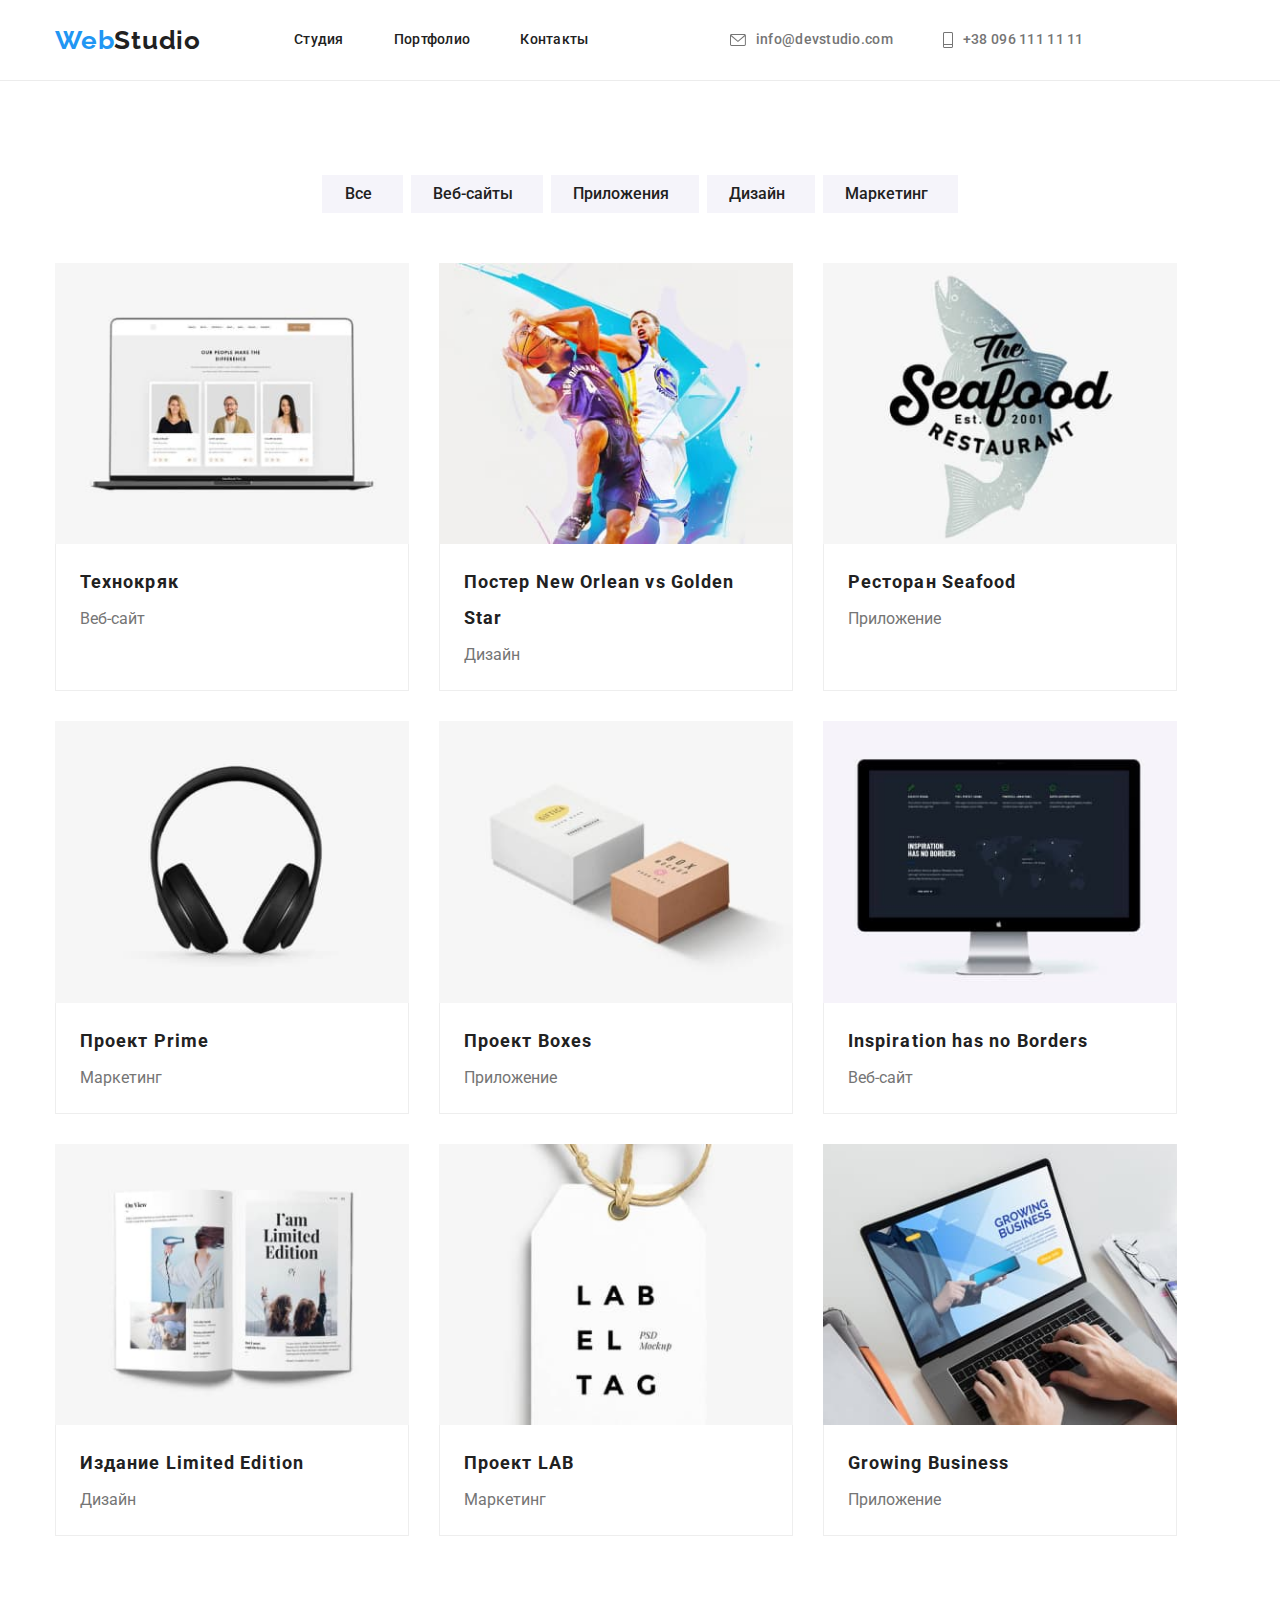
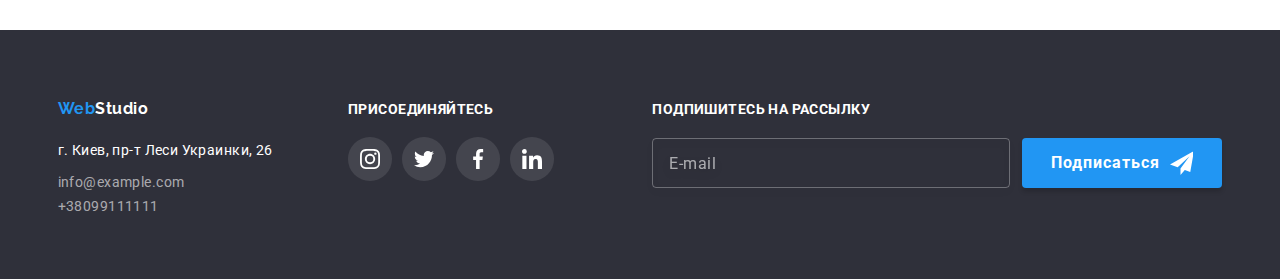
==== commit 690a9b52: "Menu" ====
--- a/portfolio.html
+++ b/portfolio.html
@@ -7,6 +7,7 @@
     <title>Portfolio</title>
     <link href="https://fonts.googleapis.com/css2?family=Raleway:wght@700&family=Roboto:wght@400;500;700;900&display=swap"
         rel="stylesheet">
+    <link rel="stylesheet" href="https://cdnjs.cloudflare.com/ajax/libs/modern-normalize/1.1.0/modern-normalize.min.css">
     <link rel="stylesheet" href="./css/main.min.css">
 </head>
 <body>
@@ -392,7 +393,7 @@
 <!-- Футер -->
 <footer class="footer">
     <div class="container">
-        <div>
+        <div class="footer-wrapper">
             <a href="" class="footer-logo details">Web<span class="footer-logospan">Studio</span></a>
             <address>
                 <ul class="dot">
@@ -451,6 +452,8 @@
         </div>
     </div>
 </footer>
+
+<script src="./js/mobile-menu.js"></script>
 <script src="./js/mobile-menu.js"></script>
 </body>
 </html>
--- a/css/main.min.css
+++ b/css/main.min.css
@@ -1 +1 @@
-body{background-color:#fff;color:#212121;font-family:"Roboto",sans-serif;margin:0}html{-webkit-box-sizing:border-box;box-sizing:border-box}p,h1,h2,h3,h4,h5,h6{margin:0}ul{margin:0;padding-left:0;list-style:none}button{cursor:pointer;border:1px solid rgba(0,0,0,0)}a{text-decoration:none;color:currentColor}.img{display:block;max-width:100%;height:auto;width:100%}.dot{list-style:none}.container{width:1200px;padding-left:15px;padding-right:15px;margin:0 auto}@media screen and (min-width: 480px){.container{max-width:480px}}@media screen and (min-width: 768px){.container{max-width:768px}}@media screen and (min-width: 1200px){.container{max-width:1200px}}.visually-hidden{position:absolute;white-space:nowrap;width:1px;height:1px;overflow:hidden;border:0;padding:0;clip:rect(0 0 0 0);-webkit-clip-path:inset(50%);clip-path:inset(50%);margin:-1px}.section{padding-top:94px;padding-bottom:94px}.header{border-bottom:1px solid #ececec}.header .container{display:-webkit-box;display:-ms-flexbox;display:flex;height:60px;-webkit-box-align:center;-ms-flex-align:center;align-items:center}@media screen and (min-width: 768px){.header .container{height:80px}}@media screen and (max-width: 1199px){.header .container{-webkit-box-pack:justify;-ms-flex-pack:justify;justify-content:space-between}}.header-nav{display:-webkit-box;display:-ms-flexbox;display:flex;-webkit-box-align:center;-ms-flex-align:center;align-items:center}.header-logo{color:#2196f3;font-family:"Raleway";font-weight:700;letter-spacing:.03em;text-decoration:none}@media screen and (min-width: 768px){.header-logo{margin-right:88px}}@media screen and (min-width: 1200px){.header-logo{margin-right:93px;font-size:26px;line-height:1.19}}.header-logo-studio{color:#212121}.menu{display:none}@media screen and (min-width: 768px){.menu{display:-webkit-box;display:-ms-flexbox;display:flex;-webkit-box-align:center;-ms-flex-align:center;align-items:center;-ms-flex-pack:distribute;justify-content:space-around}}.menu-item{margin-right:50px}.menu-item:nth-child(3n){margin-right:0}.header-studio{-webkit-transition-property:color;transition-property:color;-webkit-transition-duration:250ms;transition-duration:250ms;-webkit-transition-timing-function:cubic-bezier(0.4, 0, 0.2, 1);transition-timing-function:cubic-bezier(0.4, 0, 0.2, 1);display:block;font-weight:500;font-size:14px;line-height:1.14;letter-spacing:.02em;color:#212121;text-decoration:none;padding-top:32px;padding-bottom:32px}.header-studio:active,.header-studio:hover,.header-studio:focus{color:#2196f3}.current{position:relative;color:#2196f3}.header-portfolio-contacts .current{color:#2196f3}.current::after{content:"";position:absolute;bottom:0;display:block;width:100%;height:4px;border-radius:2px;background-color:#2196f3;opacity:0}.current:hover::after,.current:focus::after,.current:active::after{opacity:1}.header-portfolio-contacts{-webkit-transition-property:color;transition-property:color;-webkit-transition-duration:250ms;transition-duration:250ms;-webkit-transition-timing-function:cubic-bezier(0.4, 0, 0.2, 1);transition-timing-function:cubic-bezier(0.4, 0, 0.2, 1);display:block;font-weight:500;font-size:14px;line-height:1.14;letter-spacing:.02em;color:#212121;text-decoration:none;padding-top:32px;padding-bottom:32px}.header-portfolio-contacts:hover,.header-portfolio-contacts:focus,.header-portfolio-contacts:active{color:#2196f3}.contact-list{display:none;-webkit-box-align:center;-ms-flex-align:center;align-items:center}@media screen and (min-width: 768px){.contact-list{display:block;margin-left:auto}}@media screen and (min-width: 1200px){.contact-list{display:-webkit-box;display:-ms-flexbox;display:flex;vertical-align:middle;padding-top:32px;padding-bottom:32px;margin:auto}}.contacts-link{-webkit-transition-property:color;transition-property:color;-webkit-transition-duration:250ms;transition-duration:250ms;-webkit-transition-timing-function:cubic-bezier(0.4, 0, 0.2, 1);transition-timing-function:cubic-bezier(0.4, 0, 0.2, 1);font-weight:500;font-size:14px;line-height:1.14;letter-spacing:.02em;color:#757575;display:-webkit-box;display:-ms-flexbox;display:flex;-webkit-box-align:center;-ms-flex-align:center;align-items:center}.contacts-link:hover,.contacts-link:focus{color:#2196f3}.header-email:not(:last-child){margin-bottom:10px}@media screen and (min-width: 1200px){.header-email:not(:last-child){margin-bottom:0;margin-right:50px}}.header-post-icon,.header-tel-icon{-ms-flex-item-align:center;align-self:center;margin-right:10px;fill:currentColor}.header-post-icon:hover,.header-post-icon:focus,.header-tel-icon:hover,.header-tel-icon:focus{color:#2196f3}.header-post-icon:hover,.header-tel-icon:hover{color:#2196f3}.hero-section{text-align:center;-webkit-box-align:center;-ms-flex-align:center;align-items:center;background-color:#2f303a;max-width:1600px;margin-left:auto;margin-right:auto;background:-webkit-gradient(linear, left top, left bottom, from(rgba(47, 48, 58, 0.4)), to(rgba(47, 48, 58, 0.4))),url(../images/mobile/hero-mobile-1x-480-mino.jpg);background:linear-gradient(rgba(47, 48, 58, 0.4), rgba(47, 48, 58, 0.4)),url(../images/mobile/hero-mobile-1x-480-mino.jpg);background-size:cover;background-position:center}@media screen and (min-width: 768px){.hero-section{max-width:768px;max-height:400px}}@media screen and (min-width: 1200px){.hero-section{max-width:1600px;max-height:600px;padding:200px 0}}@media(min-device-pixel-ratio: 2),(-webkit-min-device-pixel-ratio: 2),(min-resolution: 192dpi),(min-resolution: 2dppx){.hero-section{background-image:-webkit-gradient(linear, left top, right top, from(rgba(47, 48, 58, 0.4)), to(rgba(47, 48, 58, 0.4))),url(../images/mobile/hero-mobile-2x-960-mino.jpg);background-image:linear-gradient(to right, rgba(47, 48, 58, 0.4), rgba(47, 48, 58, 0.4)),url(../images/mobile/hero-mobile-2x-960-mino.jpg)}}@media screen and (min-width: 768px){.hero-section{background-image:-webkit-gradient(linear, left top, right top, from(rgba(47, 48, 58, 0.4)), to(rgba(47, 48, 58, 0.4))),url(../images/tablet/hero-tablet-1x-768-mino.jpg);background-image:linear-gradient(to right, rgba(47, 48, 58, 0.4), rgba(47, 48, 58, 0.4)),url(../images/tablet/hero-tablet-1x-768-mino.jpg)}}@media(min-device-pixel-ratio: 2),(-webkit-min-device-pixel-ratio: 2),(min-resolution: 192dpi),(min-resolution: 2dppx){.hero-section{background-image:-webkit-gradient(linear, left top, right top, from(rgba(47, 48, 58, 0.4)), to(rgba(47, 48, 58, 0.4))),url(../images/tablet/hero-tablet-2x-1536-mino.jpg);background-image:linear-gradient(to right, rgba(47, 48, 58, 0.4), rgba(47, 48, 58, 0.4)),url(../images/tablet/hero-tablet-2x-1536-mino.jpg)}}@media screen and (min-width: 1200px){.hero-section{background-image:-webkit-gradient(linear, left top, right top, from(rgba(47, 48, 58, 0.4)), to(rgba(47, 48, 58, 0.4))),url(../images/desktop/hero-desktop-1x-1600-mino.jpg);background-image:linear-gradient(to right, rgba(47, 48, 58, 0.4), rgba(47, 48, 58, 0.4)),url(../images/desktop/hero-desktop-1x-1600-mino.jpg)}}@media(min-device-pixel-ratio: 2),(-webkit-min-device-pixel-ratio: 2),(min-resolution: 192dpi),(min-resolution: 2dppx){.hero-section{background-image:-webkit-gradient(linear, left top, right top, from(rgba(47, 48, 58, 0.4)), to(rgba(47, 48, 58, 0.4))),url(../images/desktop/hero-desktop-2x-3200-mino.jpg);background-image:linear-gradient(to right, rgba(47, 48, 58, 0.4), rgba(47, 48, 58, 0.4)),url(../images/desktop/hero-desktop-2x-3200-mino.jpg)}}.hero-title{margin-top:0;margin-bottom:30px;color:#fff;font-weight:900;font-size:26px;line-height:1.62;letter-spacing:.06em;text-transform:uppercase}.button-hero{border-radius:4px;padding:10px 32px;min-width:200px;color:#fff;background-color:#757575;font-family:Roboto;font-weight:700;font-size:16px;line-height:1.88;-webkit-box-align:center;-ms-flex-align:center;align-items:center;letter-spacing:.06em;cursor:pointer;-webkit-transition:background-color 250ms cubic-bezier(0.4, 0, 0.2, 1);transition:background-color 250ms cubic-bezier(0.4, 0, 0.2, 1)}.button-hero:hover,.button-hero:focus,.button-hero:active{background-color:#2196f3;color:#fff}.benefits{padding:60px 0}.benefit-item{max-width:450px;margin:0 0 30px 0}@media screen and (max-width: 767px){.benefit-item:last-child{margin:0}}@media screen and (min-width: 768px){.benefit-item{margin:15px;width:calc((100% - 60px)/2)}}@media screen and (min-width: 1200px){.benefit-item{width:calc((100% - 120px)/4)}}.benefit__wrapper{display:-webkit-box;display:-ms-flexbox;display:flex;-webkit-box-pack:center;-ms-flex-pack:center;justify-content:center;-webkit-box-align:center;-ms-flex-align:center;align-items:center;margin-bottom:30px;height:120px;border-radius:4px;background-color:#f5f4fa}.benefits__title{display:-webkit-box;display:-ms-flexbox;display:flex;-ms-flex-wrap:wrap;flex-wrap:wrap;margin-top:0;margin-bottom:10px;color:#212121;font-weight:700;font-size:14px;line-height:1.14;letter-spacing:.03em;text-transform:uppercase}.benefits__text{font-weight:400;font-size:14px;line-height:1.71;letter-spacing:.03em;color:#757575;text-transform:none}@media screen and (max-width: 1199px){.work{display:none}}.work__list{display:-webkit-box;display:-ms-flexbox;display:flex;-webkit-box-pack:justify;-ms-flex-pack:justify;justify-content:space-between}.work__title{margin-bottom:50px;font-weight:700;font-size:36px;line-height:1.16;text-align:center;letter-spacing:.03em;color:#212121}.work__box{position:relative}.work__tab{position:absolute;left:0;bottom:0;width:100%;background:rgba(47,48,58,.8)}.work__text{display:-webkit-box;display:-ms-flexbox;display:flex;-webkit-box-pack:center;-ms-flex-pack:center;justify-content:center;-webkit-box-align:center;-ms-flex-align:center;align-items:center;height:70px;width:100%;font-family:"Roboto";font-weight:700;font-size:14px;line-height:16px;text-align:center;letter-spacing:.03em;text-transform:uppercase;color:#fff}.team{background:#f5f4fa}.team__title{margin-bottom:50px;font-weight:700;font-size:36px;line-height:1.16;text-align:center;letter-spacing:.03em;color:#212121}@media screen and (min-width: 768px){.team__list{display:-webkit-box;display:-ms-flexbox;display:flex;-ms-flex-wrap:wrap;flex-wrap:wrap;margin:15px -15px -15px -15px}}@media screen and (min-width: 1200px){.team__list{margin:35px -15px -15px -15px}}.photo-boxes{background:#fff;-webkit-box-shadow:0px 1px 3px rgba(0,0,0,.12),0px 1px 1px rgba(0,0,0,.14),0px 2px 1px rgba(0,0,0,.2);box-shadow:0px 1px 3px rgba(0,0,0,.12),0px 1px 1px rgba(0,0,0,.14),0px 2px 1px rgba(0,0,0,.2);border-radius:0px 0px 4px 4px;max-width:450px;margin-bottom:30px}@media screen and (max-width: 767px){.photo-boxes:last-child{margin-bottom:0}}@media screen and (min-width: 768px){.photo-boxes{margin:15px;width:calc((100% - 60px)/2)}}@media screen and (min-width: 1200px){.photo-boxes{width:calc((100% - 120px)/4)}}.team-description{padding:30px 5px}.name{font-weight:500;font-size:16px;line-height:1.18;letter-spacing:.03em;text-align:center;margin-bottom:10px;color:#212121}.job-title{font-weight:400;font-size:16px;line-height:1.18;letter-spacing:.03em;text-align:center;margin-bottom:16px;color:#757575}.team-soc-list{display:-webkit-box;display:-ms-flexbox;display:flex;-webkit-box-pack:center;-ms-flex-pack:center;justify-content:center}.team-soc-item{width:44px;height:44px;margin-left:10px}.team-soc-link{-webkit-transition-property:color,background-color;transition-property:color,background-color;-webkit-transition-duration:250ms;transition-duration:250ms;-webkit-transition-timing-function:cubic-bezier(0.4, 0, 0.2, 1);transition-timing-function:cubic-bezier(0.4, 0, 0.2, 1);display:-webkit-box;display:-ms-flexbox;display:flex;-webkit-box-align:center;-ms-flex-align:center;align-items:center;-webkit-box-pack:center;-ms-flex-pack:center;justify-content:center;width:100%;height:100%;border-radius:50%;color:#afb1b8}.team-soc-link:hover,.team-soc-link:focus{background-color:#2196f3;color:#fff}.team-soc-icon{fill:currentColor}.clients-title{margin-top:0;margin-bottom:50px;font-weight:700;font-size:36px;line-height:1.17;text-align:center;letter-spacing:.03em;color:#212121}.clients-list{-webkit-box-pack:center;-ms-flex-pack:center;justify-content:center;display:-webkit-box;display:-ms-flexbox;display:flex;-ms-flex-wrap:wrap;flex-wrap:wrap;margin:15px -15px -15px -15px}@media screen and (min-width: 1200px){.clients-list{margin:35px -15px -15px -15px}}.clients-item{width:170px;height:92px;margin:15px;width:calc((100% - 60px)/2)}@media screen and (min-width: 768px){.clients-item{width:calc((100% - 90px)/3)}}@media screen and (min-width: 1200px){.clients-item{width:calc((100% - 180px)/6)}}.clients-link{-webkit-transition-property:color,border;transition-property:color,border;-webkit-transition-duration:250ms;transition-duration:250ms;-webkit-transition-timing-function:cubic-bezier(0.4, 0, 0.2, 1);transition-timing-function:cubic-bezier(0.4, 0, 0.2, 1);display:-webkit-box;display:-ms-flexbox;display:flex;-ms-flex-line-pack:center;align-content:center;-webkit-box-pack:center;-ms-flex-pack:center;justify-content:center;-ms-flex-wrap:wrap;flex-wrap:wrap;width:100%;height:100%;border:1px solid #afb1b8;border-radius:4px;color:#afb1b8}.clients-link:hover,.clients-link:focus{color:#2196f3;border-color:#2196f3}.clients-icon{fill:currentColor}.footer{background:#2f303a;padding-top:60px;padding-bottom:60px}@media screen and (min-width: 768px){.footer .container{display:-webkit-box;display:-ms-flexbox;display:flex;-ms-flex-wrap:wrap;flex-wrap:wrap;-ms-flex-pack:distribute;justify-content:space-around}}@media screen and (min-width: 1200px){.footer .container{-webkit-box-align:baseline;-ms-flex-align:baseline;align-items:baseline}}.footer-wrapper{margin-bottom:60px;text-align:center}@media screen and (min-width: 1200px){.footer-wrapper{text-align:left;margin-bottom:0}}.footer-logo{display:inline-block;margin-bottom:20px;font-family:"Raleway";font-weight:700;letter-spacing:.03em;color:#2196f3;text-decoration:none}.footer-logospan{color:#fff}.details{margin-bottom:20px;display:inline-block}.footer-adress{margin-bottom:9px}.foot-ad{-webkit-transition-property:color;transition-property:color;-webkit-transition-duration:250ms;transition-duration:250ms;-webkit-transition-timing-function:cubic-bezier(0.4, 0, 0.2, 1);transition-timing-function:cubic-bezier(0.4, 0, 0.2, 1);font-family:"Roboto";font-style:normal;font-weight:400;font-size:14px;line-height:1.7;letter-spacing:.03em;color:#fff;text-decoration:none}.foot-ad:hover,.foot-ad:focus{color:#2196f3}.foot-cont{-webkit-transition-property:color;transition-property:color;-webkit-transition-duration:250ms;transition-duration:250ms;-webkit-transition-timing-function:cubic-bezier(0.4, 0, 0.2, 1);transition-timing-function:cubic-bezier(0.4, 0, 0.2, 1);font-family:"Roboto";font-style:normal;font-weight:400;font-size:14px;line-height:1.7;letter-spacing:.03em;color:rgba(255,255,255,.6);text-decoration:none}.foot-cont:hover,.foot-cont:focus{color:#2196f3}.footer-contacts:nth-child(3n){margin-bottom:0}.footer-soc{margin-bottom:60px;text-align:center}@media screen and (min-width: 1200px){.footer-soc{text-align:left;margin-left:70px;margin-bottom:0}}.footer-soc-list{display:-webkit-box;display:-ms-flexbox;display:flex;-webkit-box-pack:center;-ms-flex-pack:center;justify-content:center}.footer-soc-title{margin-top:0;margin-bottom:20px;display:block;font-size:14px;line-height:16px;letter-spacing:.03em;text-transform:uppercase;color:#fff}.footer-soc-item{width:44px;height:44px;margin-left:10px}.footer-soc-item:nth-child(1){margin-left:0}.footer-item:not(:last-child){margin-bottom:9px}.footer-soc-link{-webkit-transition-property:color,background-color;transition-property:color,background-color;-webkit-transition-duration:250ms;transition-duration:250ms;-webkit-transition-timing-function:cubic-bezier(0.4, 0, 0.2, 1);transition-timing-function:cubic-bezier(0.4, 0, 0.2, 1);display:-webkit-box;display:-ms-flexbox;display:flex;-webkit-box-align:center;-ms-flex-align:center;align-items:center;-webkit-box-pack:center;-ms-flex-pack:center;justify-content:center;width:44px;height:44px;border-radius:50%;color:#fff;background-image:radial-gradient(rgba(255, 255, 255, 0.1), rgba(255, 255, 255, 0.1))}.footer-soc-link:hover,.footer-soc-link:focus{background-color:#2196f3}.footer-soc-icon{fill:currentColor}.footer-mailing-list{text-align:center}@media screen and (min-width: 768px)and (max-width: 1200px){.footer-mailing-list{width:450px}}@media screen and (min-width: 1200px){.footer-mailing-list{text-align:left;margin-left:93px;margin-bottom:0}}.mailing-text{margin-bottom:20px;padding-top:12px;font-weight:700;font-size:14px;line-height:1.14;letter-spacing:.03em;text-transform:uppercase;color:#fff}@media screen and (min-width: 1200px){.mailing-form{display:-webkit-box;display:-ms-flexbox;display:flex;-webkit-box-align:center;-ms-flex-align:center;align-items:center}}.mailing-input{margin-right:12px;margin-bottom:20px;padding-left:16px;min-width:358px;height:50px;color:rgba(255,255,255,.6);background-color:rgba(0,0,0,0);border:1px solid rgba(255,255,255,.3);-webkit-filter:drop-shadow(0px 4px 4px rgba(0, 0, 0, 0.15));filter:drop-shadow(0px 4px 4px rgba(0, 0, 0, 0.15));border-radius:4px}.mailing-input::-webkit-input-placeholder{font-size:16px;line-height:1.25;letter-spacing:.03em;color:rgba(255,255,255,.6)}.mailing-input::-moz-placeholder{font-size:16px;line-height:1.25;letter-spacing:.03em;color:rgba(255,255,255,.6)}.mailing-input:-ms-input-placeholder{font-size:16px;line-height:1.25;letter-spacing:.03em;color:rgba(255,255,255,.6)}.mailing-input::-ms-input-placeholder{font-size:16px;line-height:1.25;letter-spacing:.03em;color:rgba(255,255,255,.6)}.mailing-input::placeholder{font-size:16px;line-height:1.25;letter-spacing:.03em;color:rgba(255,255,255,.6)}@media screen and (min-width: 1200px){.mailing-input{width:358px;margin-bottom:0;margin-right:12px}}.mailing-button{display:-webkit-box;display:-ms-flexbox;display:flex;-webkit-box-align:center;-ms-flex-align:center;align-items:center;-webkit-box-pack:justify;-ms-flex-pack:justify;justify-content:space-between;margin-right:auto;margin-left:auto;width:200px;padding:10px 29px;font-weight:700;font-size:16px;line-height:30px;letter-spacing:.06em;color:#fff;background-color:#2196f3;-webkit-box-shadow:0px 4px 4px rgba(0,0,0,.15);box-shadow:0px 4px 4px rgba(0,0,0,.15);border-radius:4px;border:none;cursor:pointer}.telegram-icon{margin-left:10px;fill:#fff}.backdrop{position:fixed;top:0;left:0;width:100%;height:100%;background-color:rgba(0,0,0,.2);-webkit-transition-property:opacity,visibility;transition-property:opacity,visibility;-webkit-transition-duration:250ms;transition-duration:250ms;-webkit-transition-timing-function:cubic-bezier(0.4, 0, 0.2, 1);transition-timing-function:cubic-bezier(0.4, 0, 0.2, 1)}.backdrop.is-hidden{visibility:hidden;opacity:0;pointer-events:none}.modal{position:absolute;top:50%;left:50%;-webkit-transform:translate(-50%, -50%);transform:translate(-50%, -50%);margin:0;width:528px;max-height:581px;background-color:#fff;-webkit-box-shadow:0px 1px 3px rgba(0,0,0,.12),0px 1px 1px rgba(0,0,0,.14),0px 2px 1px rgba(0,0,0,.2);box-shadow:0px 1px 3px rgba(0,0,0,.12),0px 1px 1px rgba(0,0,0,.14),0px 2px 1px rgba(0,0,0,.2);border-radius:4px}.modal-inner{display:block;width:100%;margin:0;padding:40px 39px 40px 41px}.close-button{position:absolute;top:8px;right:8px;width:30px;height:30px;margin:0;padding:6px 7px 6px 6px;-webkit-box-pack:center;-ms-flex-pack:center;justify-content:center;-webkit-box-align:center;-ms-flex-align:center;align-items:center;border-radius:50%;border:1px solid rgba(0,0,0,.1);background-color:#fff;cursor:pointer}.modal-icon{-webkit-transition-property:fill;transition-property:fill;-webkit-transition-duration:250ms;transition-duration:250ms;-webkit-transition-timing-function:cubic-bezier(0.4, 0, 0.2, 1);transition-timing-function:cubic-bezier(0.4, 0, 0.2, 1)}.close-button:hover .modal-icon{fill:#2196f3}.modal-title{display:block;max-width:448px;margin-bottom:12px;margin-right:0;font-size:20px;line-height:1.15;-webkit-box-pack:center;-ms-flex-pack:center;justify-content:center;text-align:center;letter-spacing:.03em;color:#212121}.form-field{display:block;-webkit-box-align:center;-ms-flex-align:center;align-items:center;margin:0;margin-bottom:10px;align-items:center}.form-field-label{display:block;margin-bottom:4px;font-size:12px;line-height:1.17;letter-spacing:.01em}.form-field-input{width:100%;height:40px;font-family:inherit;border:1px solid rgba(33,33,33,.2);border-radius:4px;padding:12px 12px 12px 42px;cursor:pointer;-webkit-transition:-webkit-transform 250ms cubic-bezier(0.4, 0, 0.2, 1);transition:-webkit-transform 250ms cubic-bezier(0.4, 0, 0.2, 1);transition:transform 250ms cubic-bezier(0.4, 0, 0.2, 1);transition:transform 250ms cubic-bezier(0.4, 0, 0.2, 1), -webkit-transform 250ms cubic-bezier(0.4, 0, 0.2, 1)}.form-field-inner{position:relative;margin-bottom:10px}.form-field-icon{position:absolute;left:12px;top:50%;width:16px;height:16px;-webkit-transform:translateY(-50%);transform:translateY(-50%);-webkit-transition:-webkit-transform 250ms cubic-bezier(0.4, 0, 0.2, 1);transition:-webkit-transform 250ms cubic-bezier(0.4, 0, 0.2, 1);transition:transform 250ms cubic-bezier(0.4, 0, 0.2, 1);transition:transform 250ms cubic-bezier(0.4, 0, 0.2, 1), -webkit-transform 250ms cubic-bezier(0.4, 0, 0.2, 1)}.form-field-input:focus~.form-field-icon{fill:#2196f3}.form-field-comment{margin-top:0;margin-bottom:20px}.form-field-textarea{width:100%;height:120px;padding:12px 16px;border:1px solid rgba(33,33,33,.2);border-radius:4px;resize:none}.form-field-textarea:focus{outline:none;border-color:#2196f3}.form-field-textarea::-webkit-input-placeholder{font-weight:400;font-size:14px;line-height:1.14;letter-spacing:.01em;color:rgba(117,117,117,.5)}.form-field-textarea::-moz-placeholder{font-weight:400;font-size:14px;line-height:1.14;letter-spacing:.01em;color:rgba(117,117,117,.5)}.form-field-textarea:-ms-input-placeholder{font-weight:400;font-size:14px;line-height:1.14;letter-spacing:.01em;color:rgba(117,117,117,.5)}.form-field-textarea::-ms-input-placeholder{font-weight:400;font-size:14px;line-height:1.14;letter-spacing:.01em;color:rgba(117,117,117,.5)}.form-field-textarea::placeholder{font-weight:400;font-size:14px;line-height:1.14;letter-spacing:.01em;color:rgba(117,117,117,.5)}.form-field-condition{margin-bottom:30px}.terms-condition-input{margin-right:8px}.terms-condition-text{color:#2196f3;text-decoration:underline}.form-field-button{-webkit-transform:translateX(57%);transform:translateX(57%);padding:10px 56px;color:#fff;background-color:#2196f3;font-weight:700;font-size:16px;line-height:1.89;letter-spacing:.06em;-webkit-box-shadow:0px 4px 4px rgba(0,0,0,.15);box-shadow:0px 4px 4px rgba(0,0,0,.15);border:none;border-radius:4px;cursor:pointer}.checkbox{display:-webkit-box;display:-ms-flexbox;display:flex;-webkit-box-align:center;-ms-flex-align:center;align-items:center;margin-bottom:30px}.terms-condition-input{-webkit-appearance:none;-moz-appearance:none;appearance:none}.terms-condition-input:checked+.checkbox-icon{background-color:#2196f3;border:none;display:block}.checkbox-control{display:-webkit-box;display:-ms-flexbox;display:flex;-webkit-box-pack:center;-ms-flex-pack:center;justify-content:center;-webkit-box-align:center;-ms-flex-align:center;align-items:center;-ms-flex-negative:0;flex-shrink:0;width:15px;height:15px;margin-left:13px;margin-right:7px;border-radius:2px;border:1px solid #212121}.checkbox-icon{-ms-flex-negative:0;flex-shrink:0;display:none;width:16px;height:15px;border-radius:2px}.terms-condition-label{display:-webkit-box;display:-ms-flexbox;display:flex;-webkit-box-orient:horizontal;-webkit-box-direction:reverse;-ms-flex-direction:row-reverse;flex-direction:row-reverse;margin:0;font-size:14px;line-height:1.71px;letter-spacing:.03em;-webkit-box-align:center;-ms-flex-align:center;align-items:center;-webkit-box-pack:center;-ms-flex-pack:center;justify-content:center}.terms-condition-label a{color:#2196f3;border-bottom:1px solid #2196f3}.btn{display:-webkit-box;display:-ms-flexbox;display:flex;-ms-flex-wrap:wrap;flex-wrap:wrap;margin-bottom:40px;-webkit-box-pack:center;-ms-flex-pack:center;justify-content:center}@media screen and (max-width: 767px){.btn{margin-top:-15px}}@media screen and (min-width: 768px){.btn{-webkit-box-pack:center;-ms-flex-pack:center;justify-content:center}}@media screen and (min-width: 768px)and (max-width: 1199px){.btn{margin-bottom:30px}}@media screen and (min-width: 1200px){.btn{margin-bottom:50px}}.item-button{background-color:#f5f4fa}.item-button+.item-button{margin-left:8px}@media screen and (max-width: 767px){.item-button{margin-top:15px}}@media screen and (min-width: 768px){.item-button:last-child{margin-right:0}}.btn .color{margin-top:0;display:inline-block;border-radius:4px;min-width:73px;padding:6px 22px;margin-right:8px;text-align:center;border:1px solid;background-color:#212121;color:#212121;background-color:#f5f4fa;font-family:inherit;font-size:16px;font-weight:500;line-height:1.63;cursor:pointer;border:none;-webkit-transition:color 250ms cubic-bezier(0.4, 0, 0.2, 1),background-color 250ms cubic-bezier(0.4, 0, 0.2, 1),-webkit-box-shadow 250ms cubic-bezier(0.4, 0, 0.2, 1);transition:color 250ms cubic-bezier(0.4, 0, 0.2, 1),background-color 250ms cubic-bezier(0.4, 0, 0.2, 1),-webkit-box-shadow 250ms cubic-bezier(0.4, 0, 0.2, 1);transition:color 250ms cubic-bezier(0.4, 0, 0.2, 1),background-color 250ms cubic-bezier(0.4, 0, 0.2, 1),box-shadow 250ms cubic-bezier(0.4, 0, 0.2, 1);transition:color 250ms cubic-bezier(0.4, 0, 0.2, 1),background-color 250ms cubic-bezier(0.4, 0, 0.2, 1),box-shadow 250ms cubic-bezier(0.4, 0, 0.2, 1),-webkit-box-shadow 250ms cubic-bezier(0.4, 0, 0.2, 1)}.btn .color:hover,.btn .color:focus{color:#fff;background-color:#2196f3}.cards{background-color:#fff}.color:hover,.color:focus{-webkit-box-shadow:0px 2px 1px 0px rgba(0,0,0,.2),0px 1px 1px 0px rgba(0,0,0,.14),0px 1px 3px 0px rgba(0,0,0,.12);box-shadow:0px 2px 1px 0px rgba(0,0,0,.2),0px 1px 1px 0px rgba(0,0,0,.14),0px 1px 3px 0px rgba(0,0,0,.12)}@media screen and (min-width: 768px){.card{display:-webkit-box;display:-ms-flexbox;display:flex;-ms-flex-wrap:wrap;flex-wrap:wrap;margin:-15px;-webkit-box-flex:1;-ms-flex-positive:1;flex-grow:1}}.flex-element{position:relative;margin-right:30px;margin-bottom:30px}.flex-element:nth-child(3n){margin-right:0px}.flex-element:nth-last-child(-n+3){margin-bottom:0px}@media screen and (max-width: 767px){.flex-element{margin-bottom:30px}.flex-element:last-child{margin-bottom:0}}@media screen and (min-width: 768px){.flex-element{margin:15px;max-width:354px;width:calc((100% - 60px)/2)}}@media screen and (min-width: 1200px){.flex-element{width:calc((100% - 90px)/3)}}.element-decor{-webkit-transition:-webkit-box-shadow 250ms cubic-bezier(0.4, 0, 0.2, 1);transition:-webkit-box-shadow 250ms cubic-bezier(0.4, 0, 0.2, 1);transition:box-shadow 250ms cubic-bezier(0.4, 0, 0.2, 1);transition:box-shadow 250ms cubic-bezier(0.4, 0, 0.2, 1), -webkit-box-shadow 250ms cubic-bezier(0.4, 0, 0.2, 1)}.element-decor:hover{-webkit-box-shadow:1px 4px 6px 0px rgba(0,0,0,.16),0px 4px 4px 0px rgba(0,0,0,.06),0px 1px 1px 0px rgba(0,0,0,.12);box-shadow:1px 4px 6px 0px rgba(0,0,0,.16),0px 4px 4px 0px rgba(0,0,0,.06),0px 1px 1px 0px rgba(0,0,0,.12)}.card-photo{overflow:hidden;margin-top:0}.block{padding:20px 24px;border:1px solid #eee;border-top:0}.card-title{margin-top:0;margin-bottom:4px;color:#212121;font-weight:700;font-size:18px;line-height:2;letter-spacing:.06em}.card-text{margin-top:0;margin-bottom:0;color:#757575;font-size:16px;line-height:1.88}.overlay-card{position:relative;overflow:hidden}.overlay-text{position:absolute;top:0;left:0;height:294px;padding:63px 24px;-webkit-box-pack:left;-ms-flex-pack:left;justify-content:left;font-size:18px;line-height:1.56;letter-spacing:.03em;color:#fff;background-color:#2196f3;-webkit-transform:translateY(100%);transform:translateY(100%);-webkit-transition:-webkit-transform 250ms cubic-bezier(0.4, 0, 0.2, 1);transition:-webkit-transform 250ms cubic-bezier(0.4, 0, 0.2, 1);transition:transform 250ms cubic-bezier(0.4, 0, 0.2, 1);transition:transform 250ms cubic-bezier(0.4, 0, 0.2, 1), -webkit-transform 250ms cubic-bezier(0.4, 0, 0.2, 1)}.flex-element:hover .overlay-text{-webkit-transform:translateY(0);transform:translateY(0)}.menu-open-btn{margin-left:auto;margin-top:10px;margin-bottom:10px;padding:0;width:40px;height:40px;border:0;background-color:rgba(0,0,0,0)}.menu-open-btn:hover,.menu-open-btn:focus{fill:#2196f3}.menu-open-btn{-webkit-transition-property:fill;transition-property:fill;-webkit-transition-duration:250ms;transition-duration:250ms;-webkit-transition-timing-function:cubic-bezier(0.4, 0, 0.2, 1);transition-timing-function:cubic-bezier(0.4, 0, 0.2, 1)}@media screen and (min-width: 768px){.menu-open-btn{display:none}}.close-open-btn{position:absolute;top:10px;right:15px;padding:0;width:40px;height:40px;-webkit-box-pack:center;-ms-flex-pack:center;justify-content:center;border:0;background-color:rgba(0,0,0,0)}.close-open-btn:hover,.close-open-btn:focus{fill:#2196f3}.mob-menu{display:-webkit-box;display:-ms-flexbox;display:flex;-webkit-box-orient:vertical;-webkit-box-direction:normal;-ms-flex-direction:column;flex-direction:column;-webkit-box-pack:justify;-ms-flex-pack:justify;justify-content:space-between;position:fixed;z-index:2;top:0;left:0;padding-top:48px;padding-bottom:48px;width:100vw;height:100vh;background-color:#fff;overflow-y:scroll}@media screen and (min-width: 768px){.mob-menu{display:none}}.mobmenu-container{display:-webkit-box;display:-ms-flexbox;display:flex;-webkit-box-orient:vertical;-webkit-box-direction:normal;-ms-flex-direction:column;flex-direction:column;-webkit-box-pack:justify;-ms-flex-pack:justify;justify-content:space-between;width:100%;height:100%;margin-left:auto;margin-right:auto;overflow:auto}@media screen and (min-width: 480px){.mobmenu-container{max-width:480px}}.mob-menu-list{margin-left:40px;margin-right:40px}.mob-menu-item:not(:last-child){margin-bottom:32px}.mob-menu-link{display:block;font-weight:500;font-size:40px;line-height:1.17;letter-spacing:.02em;color:#212121}.mob-menu-link:hover,.mob-menu-link:focus{color:#2196f3}.mob-menu-link.active{color:#2196f3}.mob-contacts-list{margin-left:40px}.mob-tel{font-weight:500;font-size:34px;line-height:1.17;letter-spacing:.02em;color:#2196f3}.mob-post{font-weight:500;font-size:24px;line-height:1.16;letter-spacing:.02em;color:#757575}.mob-contacts-item:not(:last-child){margin-bottom:32px}.menu-soc-item:not(:first-child){margin-left:10px}.menu-soc-item:not(:last-child)::after{content:"";width:22px;border:1px solid rgba(33,33,33,.2);-webkit-transform:rotate(90deg);transform:rotate(90deg);margin-left:10px}.menu-soc-list{margin-bottom:48px;display:-webkit-box;display:-ms-flexbox;display:flex;-ms-flex-wrap:wrap;flex-wrap:wrap;margin-top:64px;margin-left:40px}.menu-soc-link{font-weight:500;font-size:18px;line-height:1.22;letter-spacing:.02em;color:#2196f3}/*# sourceMappingURL=main.min.css.map */+body{background-color:#fff;color:#212121;font-family:"Roboto",sans-serif;margin:0}html{-webkit-box-sizing:border-box;box-sizing:border-box}p,h1,h2,h3,h4,h5,h6{margin:0}ul{margin:0;padding-left:0;list-style:none}button{cursor:pointer;border:1px solid rgba(0,0,0,0)}a{text-decoration:none;color:currentColor}.img{display:block;max-width:100%;height:auto;width:100%}.dot{list-style:none}.container{width:1200px;padding-left:15px;padding-right:15px;margin:0 auto}@media screen and (min-width: 480px){.container{max-width:480px}}@media screen and (min-width: 768px){.container{max-width:768px}}@media screen and (min-width: 1200px){.container{max-width:1200px}}.visually-hidden{position:absolute;white-space:nowrap;width:1px;height:1px;overflow:hidden;border:0;padding:0;clip:rect(0 0 0 0);-webkit-clip-path:inset(50%);clip-path:inset(50%);margin:-1px}.section{padding-top:94px;padding-bottom:94px}.header{border-bottom:1px solid #ececec}.header .container{display:-webkit-box;display:-ms-flexbox;display:flex;height:60px;-webkit-box-align:center;-ms-flex-align:center;align-items:center}@media screen and (min-width: 768px){.header .container{height:80px}}@media screen and (max-width: 1199px){.header .container{-webkit-box-pack:justify;-ms-flex-pack:justify;justify-content:space-between}}.header-nav{display:-webkit-box;display:-ms-flexbox;display:flex;-webkit-box-align:center;-ms-flex-align:center;align-items:center}.header-logo{color:#2196f3;font-family:"Raleway";font-weight:700;letter-spacing:.03em;text-decoration:none}@media screen and (min-width: 768px){.header-logo{margin-right:88px}}@media screen and (min-width: 1200px){.header-logo{margin-right:93px;font-size:26px;line-height:1.19}}.header-logo-studio{color:#212121}.menu{display:none}@media screen and (min-width: 768px){.menu{display:-webkit-box;display:-ms-flexbox;display:flex;-webkit-box-align:center;-ms-flex-align:center;align-items:center;-ms-flex-pack:distribute;justify-content:space-around}}.menu-item{margin-right:50px}.menu-item:nth-child(3n){margin-right:0}.header-studio{-webkit-transition-property:color;transition-property:color;-webkit-transition-duration:250ms;transition-duration:250ms;-webkit-transition-timing-function:cubic-bezier(0.4, 0, 0.2, 1);transition-timing-function:cubic-bezier(0.4, 0, 0.2, 1);display:block;font-weight:500;font-size:14px;line-height:1.14;letter-spacing:.02em;color:#212121;text-decoration:none;padding-top:32px;padding-bottom:32px}.header-studio:active,.header-studio:hover,.header-studio:focus{color:#2196f3}.current{position:relative;color:#2196f3}.header-portfolio-contacts .current{color:#2196f3}.current::after{content:"";position:absolute;bottom:0;display:block;width:100%;height:4px;border-radius:2px;background-color:#2196f3;opacity:0}.current:hover::after,.current:focus::after,.current:active::after{opacity:1}.header-portfolio-contacts{-webkit-transition-property:color;transition-property:color;-webkit-transition-duration:250ms;transition-duration:250ms;-webkit-transition-timing-function:cubic-bezier(0.4, 0, 0.2, 1);transition-timing-function:cubic-bezier(0.4, 0, 0.2, 1);display:block;font-weight:500;font-size:14px;line-height:1.14;letter-spacing:.02em;color:#212121;text-decoration:none;padding-top:32px;padding-bottom:32px}.header-portfolio-contacts:hover,.header-portfolio-contacts:focus,.header-portfolio-contacts:active{color:#2196f3}.contact-list{display:none;-webkit-box-align:center;-ms-flex-align:center;align-items:center}@media screen and (min-width: 768px){.contact-list{display:block;margin-left:auto}}@media screen and (min-width: 1200px){.contact-list{display:-webkit-box;display:-ms-flexbox;display:flex;vertical-align:middle;padding-top:32px;padding-bottom:32px;margin:auto}}.contacts-link{-webkit-transition-property:color;transition-property:color;-webkit-transition-duration:250ms;transition-duration:250ms;-webkit-transition-timing-function:cubic-bezier(0.4, 0, 0.2, 1);transition-timing-function:cubic-bezier(0.4, 0, 0.2, 1);font-weight:500;font-size:14px;line-height:1.14;letter-spacing:.02em;color:#757575;display:-webkit-box;display:-ms-flexbox;display:flex;-webkit-box-align:center;-ms-flex-align:center;align-items:center}.contacts-link:hover,.contacts-link:focus{color:#2196f3}.header-email:not(:last-child){margin-bottom:10px}@media screen and (min-width: 1200px){.header-email:not(:last-child){margin-bottom:0;margin-right:50px}}.header-post-icon,.header-tel-icon{-ms-flex-item-align:center;align-self:center;margin-right:10px;fill:currentColor}.header-post-icon:hover,.header-post-icon:focus,.header-tel-icon:hover,.header-tel-icon:focus{color:#2196f3}.header-post-icon:hover,.header-tel-icon:hover{color:#2196f3}.hero-section{text-align:center;-webkit-box-align:center;-ms-flex-align:center;align-items:center;background-color:#2f303a;max-width:1600px;margin-left:auto;margin-right:auto;background:-webkit-gradient(linear, left top, left bottom, from(rgba(47, 48, 58, 0.4)), to(rgba(47, 48, 58, 0.4))),url(../images/mobile/hero-mobile-1x-480-mino.jpg);background:linear-gradient(rgba(47, 48, 58, 0.4), rgba(47, 48, 58, 0.4)),url(../images/mobile/hero-mobile-1x-480-mino.jpg);background-size:cover;background-position:center}@media screen and (min-width: 768px){.hero-section{max-width:768px;max-height:400px}}@media screen and (min-width: 1200px){.hero-section{max-width:1600px;max-height:600px;padding:200px 0}}@media(min-device-pixel-ratio: 2),(-webkit-min-device-pixel-ratio: 2),(min-resolution: 192dpi),(min-resolution: 2dppx){.hero-section{background-image:-webkit-gradient(linear, left top, right top, from(rgba(47, 48, 58, 0.4)), to(rgba(47, 48, 58, 0.4))),url(../images/mobile/hero-mobile-2x-960-mino.jpg);background-image:linear-gradient(to right, rgba(47, 48, 58, 0.4), rgba(47, 48, 58, 0.4)),url(../images/mobile/hero-mobile-2x-960-mino.jpg)}}@media screen and (min-width: 768px){.hero-section{background-image:-webkit-gradient(linear, left top, right top, from(rgba(47, 48, 58, 0.4)), to(rgba(47, 48, 58, 0.4))),url(../images/tablet/hero-tablet-1x-768-mino.jpg);background-image:linear-gradient(to right, rgba(47, 48, 58, 0.4), rgba(47, 48, 58, 0.4)),url(../images/tablet/hero-tablet-1x-768-mino.jpg)}}@media(min-device-pixel-ratio: 2),(-webkit-min-device-pixel-ratio: 2),(min-resolution: 192dpi),(min-resolution: 2dppx){.hero-section{background-image:-webkit-gradient(linear, left top, right top, from(rgba(47, 48, 58, 0.4)), to(rgba(47, 48, 58, 0.4))),url(../images/tablet/hero-tablet-2x-1536-mino.jpg);background-image:linear-gradient(to right, rgba(47, 48, 58, 0.4), rgba(47, 48, 58, 0.4)),url(../images/tablet/hero-tablet-2x-1536-mino.jpg)}}@media screen and (min-width: 1200px){.hero-section{background-image:-webkit-gradient(linear, left top, right top, from(rgba(47, 48, 58, 0.4)), to(rgba(47, 48, 58, 0.4))),url(../images/desktop/hero-desktop-1x-1600-mino.jpg);background-image:linear-gradient(to right, rgba(47, 48, 58, 0.4), rgba(47, 48, 58, 0.4)),url(../images/desktop/hero-desktop-1x-1600-mino.jpg)}}@media(min-device-pixel-ratio: 2),(-webkit-min-device-pixel-ratio: 2),(min-resolution: 192dpi),(min-resolution: 2dppx){.hero-section{background-image:-webkit-gradient(linear, left top, right top, from(rgba(47, 48, 58, 0.4)), to(rgba(47, 48, 58, 0.4))),url(../images/desktop/hero-desktop-2x-3200-mino.jpg);background-image:linear-gradient(to right, rgba(47, 48, 58, 0.4), rgba(47, 48, 58, 0.4)),url(../images/desktop/hero-desktop-2x-3200-mino.jpg)}}.hero-title{margin-top:0;margin-bottom:30px;color:#fff;font-weight:900;font-size:26px;line-height:1.62;letter-spacing:.06em;text-transform:uppercase}.button-hero{border-radius:4px;padding:10px 32px;min-width:200px;color:#fff;background-color:#757575;font-family:Roboto;font-weight:700;font-size:16px;line-height:1.88;-webkit-box-align:center;-ms-flex-align:center;align-items:center;letter-spacing:.06em;cursor:pointer;-webkit-transition:background-color 250ms cubic-bezier(0.4, 0, 0.2, 1);transition:background-color 250ms cubic-bezier(0.4, 0, 0.2, 1)}.button-hero:hover,.button-hero:focus,.button-hero:active{background-color:#2196f3;color:#fff}.benefits{padding:60px 0}.benefit-item{max-width:450px;margin:0 0 30px 0}@media screen and (max-width: 767px){.benefit-item:last-child{margin:0}}@media screen and (min-width: 768px){.benefit-item{margin:15px;width:calc((100% - 60px)/2)}}@media screen and (min-width: 1200px){.benefit-item{width:calc((100% - 120px)/4)}}.benefit__wrapper{display:-webkit-box;display:-ms-flexbox;display:flex;-webkit-box-pack:center;-ms-flex-pack:center;justify-content:center;-webkit-box-align:center;-ms-flex-align:center;align-items:center;margin-bottom:30px;height:120px;border-radius:4px;background-color:#f5f4fa}.benefits__title{display:-webkit-box;display:-ms-flexbox;display:flex;-ms-flex-wrap:wrap;flex-wrap:wrap;margin-top:0;margin-bottom:10px;color:#212121;font-weight:700;font-size:14px;line-height:1.14;letter-spacing:.03em;text-transform:uppercase}.benefits__text{font-weight:400;font-size:14px;line-height:1.71;letter-spacing:.03em;color:#757575;text-transform:none}@media screen and (max-width: 1199px){.work{display:none}}.work__list{display:-webkit-box;display:-ms-flexbox;display:flex;-webkit-box-pack:justify;-ms-flex-pack:justify;justify-content:space-between}.work__title{margin-bottom:50px;font-weight:700;font-size:36px;line-height:1.16;text-align:center;letter-spacing:.03em;color:#212121}.work__box{position:relative}.work__tab{position:absolute;left:0;bottom:0;width:100%;background:rgba(47,48,58,.8)}.work__text{display:-webkit-box;display:-ms-flexbox;display:flex;-webkit-box-pack:center;-ms-flex-pack:center;justify-content:center;-webkit-box-align:center;-ms-flex-align:center;align-items:center;height:70px;width:100%;font-family:"Roboto";font-weight:700;font-size:14px;line-height:16px;text-align:center;letter-spacing:.03em;text-transform:uppercase;color:#fff}.team{background:#f5f4fa}.team__title{margin-bottom:50px;font-weight:700;font-size:36px;line-height:1.16;text-align:center;letter-spacing:.03em;color:#212121}@media screen and (min-width: 768px){.team__list{display:-webkit-box;display:-ms-flexbox;display:flex;-ms-flex-wrap:wrap;flex-wrap:wrap;margin:15px -15px -15px -15px}}@media screen and (min-width: 1200px){.team__list{margin:35px -15px -15px -15px}}.photo-boxes{background:#fff;-webkit-box-shadow:0px 1px 3px rgba(0,0,0,.12),0px 1px 1px rgba(0,0,0,.14),0px 2px 1px rgba(0,0,0,.2);box-shadow:0px 1px 3px rgba(0,0,0,.12),0px 1px 1px rgba(0,0,0,.14),0px 2px 1px rgba(0,0,0,.2);border-radius:0px 0px 4px 4px;max-width:450px;margin-bottom:30px}@media screen and (max-width: 767px){.photo-boxes:last-child{margin-bottom:0}}@media screen and (min-width: 768px){.photo-boxes{margin:15px;width:calc((100% - 60px)/2)}}@media screen and (min-width: 1200px){.photo-boxes{width:calc((100% - 120px)/4)}}.team-description{padding:30px 5px}.name{font-weight:500;font-size:16px;line-height:1.18;letter-spacing:.03em;text-align:center;margin-bottom:10px;color:#212121}.job-title{font-weight:400;font-size:16px;line-height:1.18;letter-spacing:.03em;text-align:center;margin-bottom:16px;color:#757575}.team-soc-list{display:-webkit-box;display:-ms-flexbox;display:flex;-webkit-box-pack:center;-ms-flex-pack:center;justify-content:center}.team-soc-item{width:44px;height:44px;margin-left:10px}.team-soc-link{-webkit-transition-property:color,background-color;transition-property:color,background-color;-webkit-transition-duration:250ms;transition-duration:250ms;-webkit-transition-timing-function:cubic-bezier(0.4, 0, 0.2, 1);transition-timing-function:cubic-bezier(0.4, 0, 0.2, 1);display:-webkit-box;display:-ms-flexbox;display:flex;-webkit-box-align:center;-ms-flex-align:center;align-items:center;-webkit-box-pack:center;-ms-flex-pack:center;justify-content:center;width:100%;height:100%;border-radius:50%;color:#afb1b8}.team-soc-link:hover,.team-soc-link:focus{background-color:#2196f3;color:#fff}.team-soc-icon{fill:currentColor}.clients-title{margin-top:0;margin-bottom:50px;font-weight:700;font-size:36px;line-height:1.17;text-align:center;letter-spacing:.03em;color:#212121}.clients-list{-webkit-box-pack:center;-ms-flex-pack:center;justify-content:center;display:-webkit-box;display:-ms-flexbox;display:flex;-ms-flex-wrap:wrap;flex-wrap:wrap;margin:15px -15px -15px -15px}@media screen and (min-width: 1200px){.clients-list{margin:35px -15px -15px -15px}}.clients-item{width:170px;height:92px;margin:15px;width:calc((100% - 60px)/2)}@media screen and (min-width: 768px){.clients-item{width:calc((100% - 90px)/3)}}@media screen and (min-width: 1200px){.clients-item{width:calc((100% - 180px)/6)}}.clients-link{-webkit-transition-property:color,border;transition-property:color,border;-webkit-transition-duration:250ms;transition-duration:250ms;-webkit-transition-timing-function:cubic-bezier(0.4, 0, 0.2, 1);transition-timing-function:cubic-bezier(0.4, 0, 0.2, 1);display:-webkit-box;display:-ms-flexbox;display:flex;-ms-flex-line-pack:center;align-content:center;-webkit-box-pack:center;-ms-flex-pack:center;justify-content:center;-ms-flex-wrap:wrap;flex-wrap:wrap;width:100%;height:100%;border:1px solid #afb1b8;border-radius:4px;color:#afb1b8}.clients-link:hover,.clients-link:focus{color:#2196f3;border-color:#2196f3}.clients-icon{fill:currentColor}.footer{background:#2f303a;padding-top:60px;padding-bottom:60px}@media screen and (min-width: 768px){.footer .container{display:-webkit-box;display:-ms-flexbox;display:flex;-ms-flex-wrap:wrap;flex-wrap:wrap;-ms-flex-pack:distribute;justify-content:space-around}}@media screen and (min-width: 1200px){.footer .container{-webkit-box-align:baseline;-ms-flex-align:baseline;align-items:baseline}}.footer-wrapper{margin-bottom:60px;text-align:center}@media screen and (min-width: 1200px){.footer-wrapper{text-align:left;margin-bottom:0}}.footer-logo{display:inline-block;margin-bottom:20px;font-family:"Raleway";font-weight:700;letter-spacing:.03em;color:#2196f3;text-decoration:none}.footer-logospan{color:#fff}.details{margin-bottom:20px;display:inline-block}.footer-adress{margin-bottom:9px}.foot-ad{-webkit-transition-property:color;transition-property:color;-webkit-transition-duration:250ms;transition-duration:250ms;-webkit-transition-timing-function:cubic-bezier(0.4, 0, 0.2, 1);transition-timing-function:cubic-bezier(0.4, 0, 0.2, 1);font-family:"Roboto";font-style:normal;font-weight:400;font-size:14px;line-height:1.7;letter-spacing:.03em;color:#fff;text-decoration:none}.foot-ad:hover,.foot-ad:focus{color:#2196f3}.foot-cont{-webkit-transition-property:color;transition-property:color;-webkit-transition-duration:250ms;transition-duration:250ms;-webkit-transition-timing-function:cubic-bezier(0.4, 0, 0.2, 1);transition-timing-function:cubic-bezier(0.4, 0, 0.2, 1);font-family:"Roboto";font-style:normal;font-weight:400;font-size:14px;line-height:1.7;letter-spacing:.03em;color:rgba(255,255,255,.6);text-decoration:none}.foot-cont:hover,.foot-cont:focus{color:#2196f3}.footer-contacts:nth-child(3n){margin-bottom:0}.footer-soc{margin-bottom:60px;text-align:center}@media screen and (min-width: 1200px){.footer-soc{text-align:left;margin-left:70px;margin-bottom:0}}.footer-soc-list{display:-webkit-box;display:-ms-flexbox;display:flex;-webkit-box-pack:center;-ms-flex-pack:center;justify-content:center}.footer-soc-title{margin-top:0;margin-bottom:20px;display:block;font-size:14px;line-height:16px;letter-spacing:.03em;text-transform:uppercase;color:#fff}.footer-soc-item{width:44px;height:44px;margin-left:10px}.footer-soc-item:nth-child(1){margin-left:0}.footer-item:not(:last-child){margin-bottom:9px}.footer-soc-link{-webkit-transition-property:color,background-color;transition-property:color,background-color;-webkit-transition-duration:250ms;transition-duration:250ms;-webkit-transition-timing-function:cubic-bezier(0.4, 0, 0.2, 1);transition-timing-function:cubic-bezier(0.4, 0, 0.2, 1);display:-webkit-box;display:-ms-flexbox;display:flex;-webkit-box-align:center;-ms-flex-align:center;align-items:center;-webkit-box-pack:center;-ms-flex-pack:center;justify-content:center;width:44px;height:44px;border-radius:50%;color:#fff;background-image:radial-gradient(rgba(255, 255, 255, 0.1), rgba(255, 255, 255, 0.1))}.footer-soc-link:hover,.footer-soc-link:focus{background-color:#2196f3}.footer-soc-icon{fill:currentColor}.footer-mailing-list{text-align:center}@media screen and (min-width: 768px)and (max-width: 1200px){.footer-mailing-list{width:450px}}@media screen and (min-width: 1200px){.footer-mailing-list{text-align:left;margin-left:93px;margin-bottom:0}}.mailing-text{margin-bottom:20px;padding-top:12px;font-weight:700;font-size:14px;line-height:1.14;letter-spacing:.03em;text-transform:uppercase;color:#fff}@media screen and (min-width: 1200px){.mailing-form{display:-webkit-box;display:-ms-flexbox;display:flex;-webkit-box-align:center;-ms-flex-align:center;align-items:center}}.mailing-input{margin-right:12px;margin-bottom:20px;padding-left:16px;min-width:358px;height:50px;color:rgba(255,255,255,.6);background-color:rgba(0,0,0,0);border:1px solid rgba(255,255,255,.3);-webkit-filter:drop-shadow(0px 4px 4px rgba(0, 0, 0, 0.15));filter:drop-shadow(0px 4px 4px rgba(0, 0, 0, 0.15));border-radius:4px}.mailing-input::-webkit-input-placeholder{font-size:16px;line-height:1.25;letter-spacing:.03em;color:rgba(255,255,255,.6)}.mailing-input::-moz-placeholder{font-size:16px;line-height:1.25;letter-spacing:.03em;color:rgba(255,255,255,.6)}.mailing-input:-ms-input-placeholder{font-size:16px;line-height:1.25;letter-spacing:.03em;color:rgba(255,255,255,.6)}.mailing-input::-ms-input-placeholder{font-size:16px;line-height:1.25;letter-spacing:.03em;color:rgba(255,255,255,.6)}.mailing-input::placeholder{font-size:16px;line-height:1.25;letter-spacing:.03em;color:rgba(255,255,255,.6)}@media screen and (min-width: 1200px){.mailing-input{width:358px;margin-bottom:0;margin-right:12px}}.mailing-button{display:-webkit-box;display:-ms-flexbox;display:flex;-webkit-box-align:center;-ms-flex-align:center;align-items:center;-webkit-box-pack:justify;-ms-flex-pack:justify;justify-content:space-between;margin-right:auto;margin-left:auto;width:200px;padding:10px 29px;font-weight:700;font-size:16px;line-height:30px;letter-spacing:.06em;color:#fff;background-color:#2196f3;-webkit-box-shadow:0px 4px 4px rgba(0,0,0,.15);box-shadow:0px 4px 4px rgba(0,0,0,.15);border-radius:4px;border:none;cursor:pointer}.telegram-icon{margin-left:10px;fill:#fff}.backdrop{position:fixed;top:0;left:0;width:100%;height:100%;background-color:rgba(0,0,0,.2);-webkit-transition-property:opacity,visibility;transition-property:opacity,visibility;-webkit-transition-duration:250ms;transition-duration:250ms;-webkit-transition-timing-function:cubic-bezier(0.4, 0, 0.2, 1);transition-timing-function:cubic-bezier(0.4, 0, 0.2, 1)}.backdrop.is-hidden{visibility:hidden;opacity:0;pointer-events:none}.modal{position:absolute;top:50%;left:50%;-webkit-transform:translate(-50%, -50%);transform:translate(-50%, -50%);margin:0;width:528px;max-height:581px;background-color:#fff;-webkit-box-shadow:0px 1px 3px rgba(0,0,0,.12),0px 1px 1px rgba(0,0,0,.14),0px 2px 1px rgba(0,0,0,.2);box-shadow:0px 1px 3px rgba(0,0,0,.12),0px 1px 1px rgba(0,0,0,.14),0px 2px 1px rgba(0,0,0,.2);border-radius:4px}.modal-inner{display:block;width:100%;margin:0;padding:40px 39px 40px 41px}.close-button{position:absolute;top:8px;right:8px;width:30px;height:30px;margin:0;padding:6px 7px 6px 6px;-webkit-box-pack:center;-ms-flex-pack:center;justify-content:center;-webkit-box-align:center;-ms-flex-align:center;align-items:center;border-radius:50%;border:1px solid rgba(0,0,0,.1);background-color:#fff;cursor:pointer}.modal-icon{-webkit-transition-property:fill;transition-property:fill;-webkit-transition-duration:250ms;transition-duration:250ms;-webkit-transition-timing-function:cubic-bezier(0.4, 0, 0.2, 1);transition-timing-function:cubic-bezier(0.4, 0, 0.2, 1)}.close-button:hover .modal-icon{fill:#2196f3}.modal-title{display:block;max-width:448px;margin-bottom:12px;margin-right:0;font-size:20px;line-height:1.15;-webkit-box-pack:center;-ms-flex-pack:center;justify-content:center;text-align:center;letter-spacing:.03em;color:#212121}.form-field{display:block;-webkit-box-align:center;-ms-flex-align:center;align-items:center;margin:0;margin-bottom:10px;align-items:center}.form-field-label{display:block;margin-bottom:4px;font-size:12px;line-height:1.17;letter-spacing:.01em}.form-field-input{width:100%;height:40px;font-family:inherit;border:1px solid rgba(33,33,33,.2);border-radius:4px;padding:12px 12px 12px 42px;cursor:pointer;-webkit-transition:-webkit-transform 250ms cubic-bezier(0.4, 0, 0.2, 1);transition:-webkit-transform 250ms cubic-bezier(0.4, 0, 0.2, 1);transition:transform 250ms cubic-bezier(0.4, 0, 0.2, 1);transition:transform 250ms cubic-bezier(0.4, 0, 0.2, 1), -webkit-transform 250ms cubic-bezier(0.4, 0, 0.2, 1)}.form-field-inner{position:relative;margin-bottom:10px}.form-field-icon{position:absolute;left:12px;top:50%;width:16px;height:16px;-webkit-transform:translateY(-50%);transform:translateY(-50%);-webkit-transition:-webkit-transform 250ms cubic-bezier(0.4, 0, 0.2, 1);transition:-webkit-transform 250ms cubic-bezier(0.4, 0, 0.2, 1);transition:transform 250ms cubic-bezier(0.4, 0, 0.2, 1);transition:transform 250ms cubic-bezier(0.4, 0, 0.2, 1), -webkit-transform 250ms cubic-bezier(0.4, 0, 0.2, 1)}.form-field-input:focus~.form-field-icon{fill:#2196f3}.form-field-comment{margin-top:0;margin-bottom:20px}.form-field-textarea{width:100%;height:120px;padding:12px 16px;border:1px solid rgba(33,33,33,.2);border-radius:4px;resize:none}.form-field-textarea:focus{outline:none;border-color:#2196f3}.form-field-textarea::-webkit-input-placeholder{font-weight:400;font-size:14px;line-height:1.14;letter-spacing:.01em;color:rgba(117,117,117,.5)}.form-field-textarea::-moz-placeholder{font-weight:400;font-size:14px;line-height:1.14;letter-spacing:.01em;color:rgba(117,117,117,.5)}.form-field-textarea:-ms-input-placeholder{font-weight:400;font-size:14px;line-height:1.14;letter-spacing:.01em;color:rgba(117,117,117,.5)}.form-field-textarea::-ms-input-placeholder{font-weight:400;font-size:14px;line-height:1.14;letter-spacing:.01em;color:rgba(117,117,117,.5)}.form-field-textarea::placeholder{font-weight:400;font-size:14px;line-height:1.14;letter-spacing:.01em;color:rgba(117,117,117,.5)}.form-field-condition{margin-bottom:30px}.terms-condition-input{margin-right:8px}.terms-condition-text{color:#2196f3;text-decoration:underline}.form-field-button{-webkit-transform:translateX(57%);transform:translateX(57%);padding:10px 56px;color:#fff;background-color:#2196f3;font-weight:700;font-size:16px;line-height:1.89;letter-spacing:.06em;-webkit-box-shadow:0px 4px 4px rgba(0,0,0,.15);box-shadow:0px 4px 4px rgba(0,0,0,.15);border:none;border-radius:4px;cursor:pointer}.checkbox{display:-webkit-box;display:-ms-flexbox;display:flex;-webkit-box-align:center;-ms-flex-align:center;align-items:center;margin-bottom:30px}.terms-condition-input{-webkit-appearance:none;-moz-appearance:none;appearance:none}.terms-condition-input:checked+.checkbox-icon{background-color:#2196f3;border:none;display:block}.checkbox-control{display:-webkit-box;display:-ms-flexbox;display:flex;-webkit-box-pack:center;-ms-flex-pack:center;justify-content:center;-webkit-box-align:center;-ms-flex-align:center;align-items:center;-ms-flex-negative:0;flex-shrink:0;width:15px;height:15px;margin-left:13px;margin-right:7px;border-radius:2px;border:1px solid #212121}.checkbox-icon{-ms-flex-negative:0;flex-shrink:0;display:none;width:16px;height:15px;border-radius:2px}.terms-condition-label{display:-webkit-box;display:-ms-flexbox;display:flex;-webkit-box-orient:horizontal;-webkit-box-direction:reverse;-ms-flex-direction:row-reverse;flex-direction:row-reverse;margin:0;font-size:14px;line-height:1.71px;letter-spacing:.03em;-webkit-box-align:center;-ms-flex-align:center;align-items:center;-webkit-box-pack:center;-ms-flex-pack:center;justify-content:center}.terms-condition-label a{color:#2196f3;border-bottom:1px solid #2196f3}.btn{display:-webkit-box;display:-ms-flexbox;display:flex;-ms-flex-wrap:wrap;flex-wrap:wrap;margin-bottom:40px;-webkit-box-pack:center;-ms-flex-pack:center;justify-content:center}@media screen and (max-width: 767px){.btn{margin-top:-15px}}@media screen and (min-width: 768px){.btn{-webkit-box-pack:center;-ms-flex-pack:center;justify-content:center}}@media screen and (min-width: 768px)and (max-width: 1199px){.btn{margin-bottom:30px}}@media screen and (min-width: 1200px){.btn{margin-bottom:50px}}.item-button{background-color:#f5f4fa}.item-button+.item-button{margin-left:8px}@media screen and (max-width: 767px){.item-button{margin-top:15px}}@media screen and (min-width: 768px){.item-button:last-child{margin-right:0}}.btn .color{margin-top:0;display:inline-block;border-radius:4px;min-width:73px;padding:6px 22px;margin-right:8px;text-align:center;border:1px solid;background-color:#212121;color:#212121;background-color:#f5f4fa;font-family:inherit;font-size:16px;font-weight:500;line-height:1.63;cursor:pointer;border:none;-webkit-transition:color 250ms cubic-bezier(0.4, 0, 0.2, 1),background-color 250ms cubic-bezier(0.4, 0, 0.2, 1),-webkit-box-shadow 250ms cubic-bezier(0.4, 0, 0.2, 1);transition:color 250ms cubic-bezier(0.4, 0, 0.2, 1),background-color 250ms cubic-bezier(0.4, 0, 0.2, 1),-webkit-box-shadow 250ms cubic-bezier(0.4, 0, 0.2, 1);transition:color 250ms cubic-bezier(0.4, 0, 0.2, 1),background-color 250ms cubic-bezier(0.4, 0, 0.2, 1),box-shadow 250ms cubic-bezier(0.4, 0, 0.2, 1);transition:color 250ms cubic-bezier(0.4, 0, 0.2, 1),background-color 250ms cubic-bezier(0.4, 0, 0.2, 1),box-shadow 250ms cubic-bezier(0.4, 0, 0.2, 1),-webkit-box-shadow 250ms cubic-bezier(0.4, 0, 0.2, 1)}.btn .color:hover,.btn .color:focus{color:#fff;background-color:#2196f3}.cards{background-color:#fff}.color:hover,.color:focus{-webkit-box-shadow:0px 2px 1px 0px rgba(0,0,0,.2),0px 1px 1px 0px rgba(0,0,0,.14),0px 1px 3px 0px rgba(0,0,0,.12);box-shadow:0px 2px 1px 0px rgba(0,0,0,.2),0px 1px 1px 0px rgba(0,0,0,.14),0px 1px 3px 0px rgba(0,0,0,.12)}@media screen and (min-width: 768px){.card{display:-webkit-box;display:-ms-flexbox;display:flex;-ms-flex-wrap:wrap;flex-wrap:wrap;margin:-15px}}.flex-element{position:relative;margin-right:30px;margin-bottom:30px}@media screen and (max-width: 767px){.flex-element{margin-bottom:30px}.flex-element:last-child{margin-bottom:0}}@media screen and (min-width: 768px){.flex-element{margin:15px;max-width:354px;width:calc((100% - 60px)/2)}}@media screen and (min-width: 1200px){.flex-element{width:calc((100% - 90px)/3)}}.element-decor{display:-webkit-box;display:-ms-flexbox;display:flex;-webkit-box-orient:vertical;-webkit-box-direction:normal;-ms-flex-direction:column;flex-direction:column;-webkit-transition:-webkit-box-shadow 250ms cubic-bezier(0.4, 0, 0.2, 1);transition:-webkit-box-shadow 250ms cubic-bezier(0.4, 0, 0.2, 1);transition:box-shadow 250ms cubic-bezier(0.4, 0, 0.2, 1);transition:box-shadow 250ms cubic-bezier(0.4, 0, 0.2, 1), -webkit-box-shadow 250ms cubic-bezier(0.4, 0, 0.2, 1)}.element-decor:hover{-webkit-box-shadow:1px 4px 6px 0px rgba(0,0,0,.16),0px 4px 4px 0px rgba(0,0,0,.06),0px 1px 1px 0px rgba(0,0,0,.12);box-shadow:1px 4px 6px 0px rgba(0,0,0,.16),0px 4px 4px 0px rgba(0,0,0,.06),0px 1px 1px 0px rgba(0,0,0,.12)}.card-photo{overflow:hidden;margin-top:0}.block{padding:20px 24px;border:1px solid #eee;border-top:0;-webkit-box-flex:1;-ms-flex-positive:1;flex-grow:1}.card-title{margin-top:0;margin-bottom:4px;color:#212121;font-weight:700;font-size:18px;line-height:2;letter-spacing:.06em}.card-text{margin-top:0;margin-bottom:0;color:#757575;font-size:16px;line-height:1.88}.overlay-card{position:relative;overflow:hidden}.overlay-text{position:absolute;top:0;left:0;height:294px;padding:63px 24px;-webkit-box-pack:left;-ms-flex-pack:left;justify-content:left;font-size:18px;line-height:1.56;letter-spacing:.03em;color:#fff;background-color:#2196f3;-webkit-transform:translateY(100%);transform:translateY(100%);-webkit-transition:-webkit-transform 250ms cubic-bezier(0.4, 0, 0.2, 1);transition:-webkit-transform 250ms cubic-bezier(0.4, 0, 0.2, 1);transition:transform 250ms cubic-bezier(0.4, 0, 0.2, 1);transition:transform 250ms cubic-bezier(0.4, 0, 0.2, 1), -webkit-transform 250ms cubic-bezier(0.4, 0, 0.2, 1)}.flex-element:hover .overlay-text{-webkit-transform:translateY(0);transform:translateY(0)}.menu-open-btn{padding:0;width:40px;height:40px;border:0;z-index:10}.menu-open-btn:hover,.menu-open-btn:focus{fill:#2196f3}.menu-open-btn{-webkit-transition-property:fill;transition-property:fill;-webkit-transition-duration:250ms;transition-duration:250ms;-webkit-transition-timing-function:cubic-bezier(0.4, 0, 0.2, 1);transition-timing-function:cubic-bezier(0.4, 0, 0.2, 1)}@media screen and (min-width: 768px){.menu-open-btn{display:none}}.close-open-btn{position:absolute;top:10px;right:15px;padding:0;width:40px;height:40px;-webkit-box-pack:center;-ms-flex-pack:center;justify-content:center;border:0;background-color:rgba(0,0,0,0)}.close-open-btn:hover,.close-open-btn:focus{fill:#2196f3}.mob-menu{display:-webkit-box;display:-ms-flexbox;display:flex;-webkit-box-orient:vertical;-webkit-box-direction:normal;-ms-flex-direction:column;flex-direction:column;-webkit-box-pack:justify;-ms-flex-pack:justify;justify-content:space-between;position:fixed;top:0;left:0;padding-top:48px;padding-bottom:48px;width:100vw;height:100vh;background-color:#fff;overflow-y:scroll}@media screen and (min-width: 768px){.mob-menu{display:none}}.mobmenu-container{display:-webkit-box;display:-ms-flexbox;display:flex;-webkit-box-orient:vertical;-webkit-box-direction:normal;-ms-flex-direction:column;flex-direction:column;-webkit-box-pack:justify;-ms-flex-pack:justify;justify-content:space-between;width:100%;height:100%;margin-left:auto;margin-right:auto;overflow:auto}@media screen and (min-width: 480px){.mobmenu-container{max-width:480px}}.mob-menu-list{margin-left:40px;margin-right:40px}.mob-menu-item:not(:last-child){margin-bottom:32px}.mob-menu-link{display:block;font-weight:500;font-size:40px;line-height:1.17;letter-spacing:.02em;color:#212121}.mob-menu-link:hover,.mob-menu-link:focus{color:#2196f3}.mob-menu-link.active{color:#2196f3}.mob-contacts-list{margin-left:40px}.mob-tel{font-weight:500;font-size:34px;line-height:1.17;letter-spacing:.02em;color:#2196f3}.mob-post{font-weight:500;font-size:24px;line-height:1.16;letter-spacing:.02em;color:#757575}.mob-contacts-item:not(:last-child){margin-bottom:32px}.menu-soc-item:not(:first-child){margin-left:10px}.menu-soc-item:not(:last-child)::after{content:"";width:22px;border:1px solid rgba(33,33,33,.2);-webkit-transform:rotate(90deg);transform:rotate(90deg);margin-left:10px}.menu-soc-list{margin-bottom:48px;display:-webkit-box;display:-ms-flexbox;display:flex;-ms-flex-wrap:wrap;flex-wrap:wrap;margin-top:64px;margin-left:40px}.menu-soc-link{font-weight:500;font-size:18px;line-height:1.22;letter-spacing:.02em;color:#2196f3}/*# sourceMappingURL=main.min.css.map */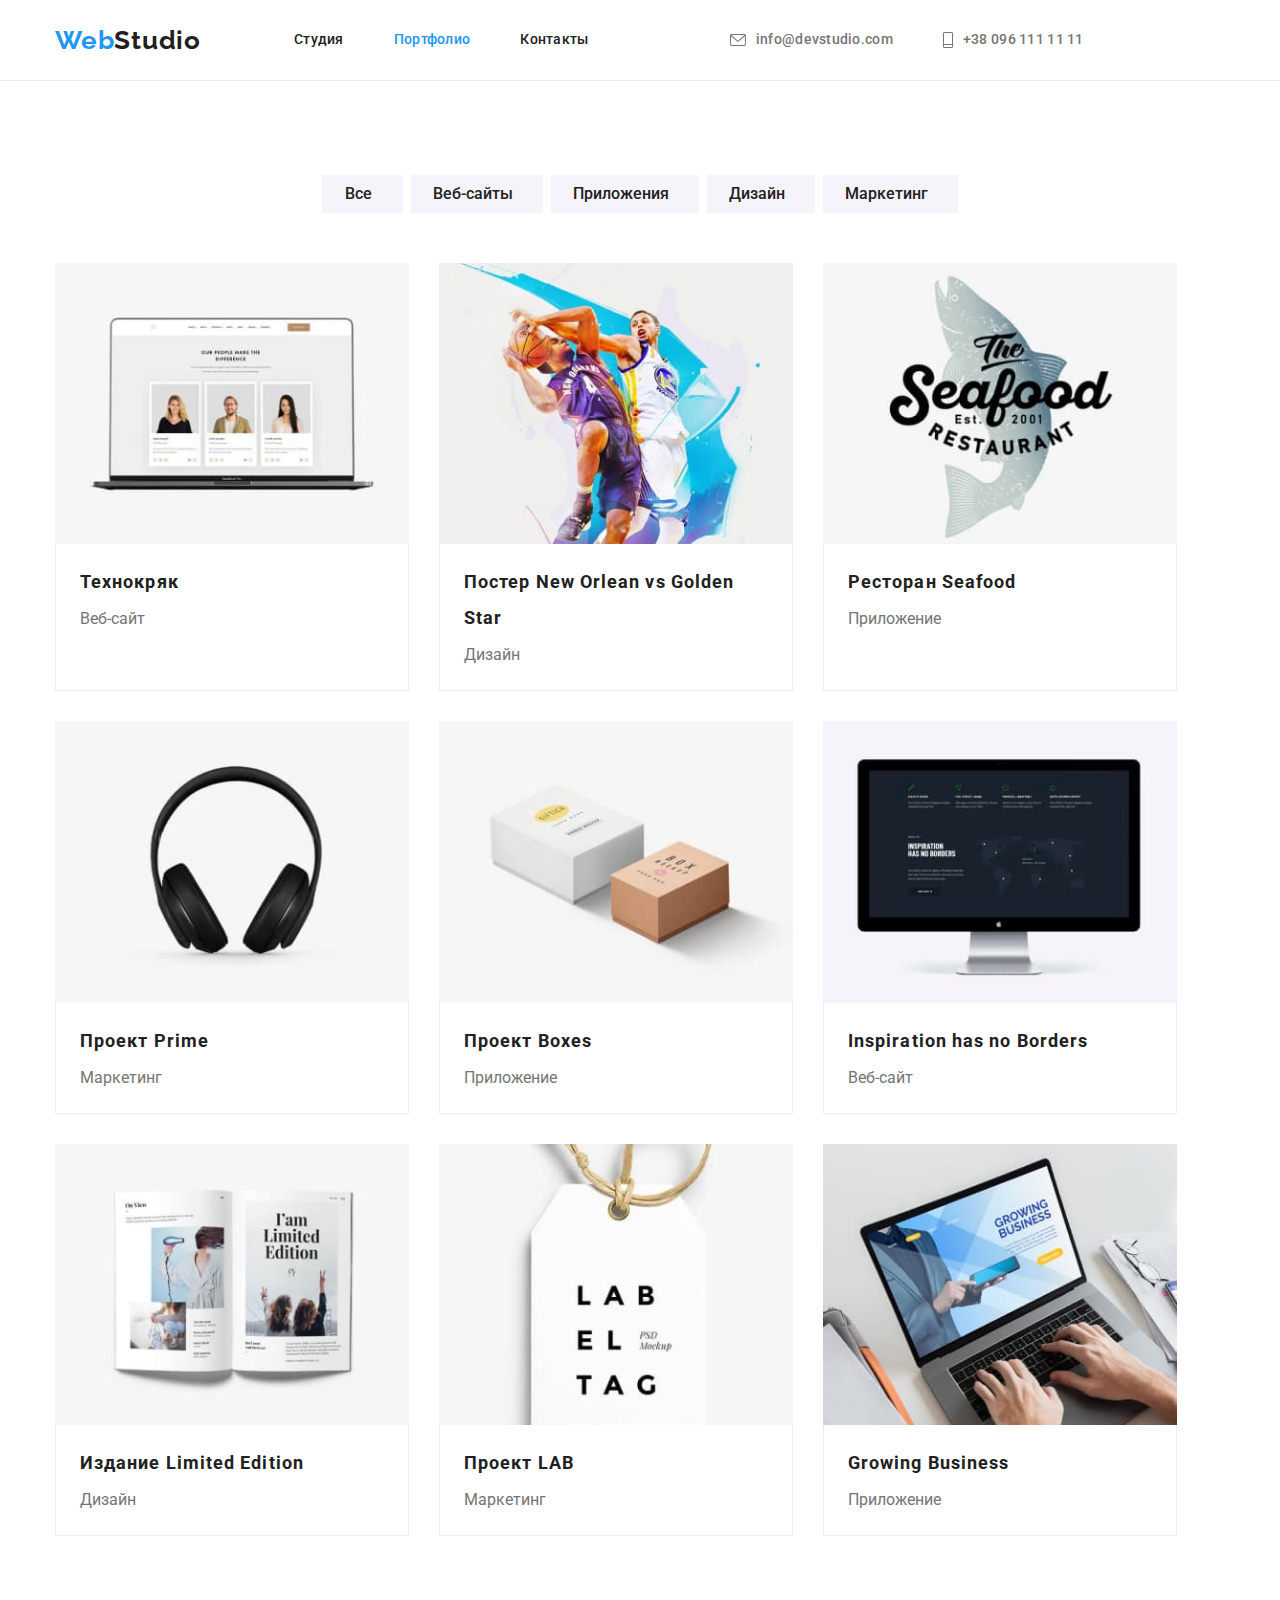
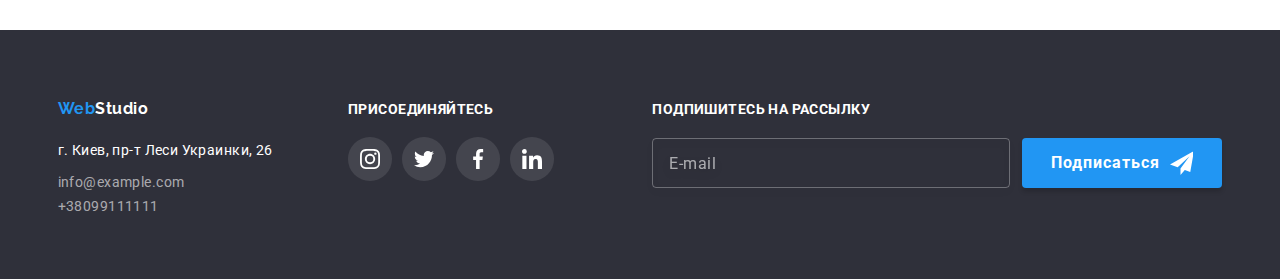
==== commit 8265844f: "For inspection" ====
--- a/portfolio.html
+++ b/portfolio.html
@@ -43,6 +43,50 @@
                 </a>
             </li>
         </ul>
+
+        <button type="button" class="menu-open-btn">
+            <svg width="24" height="24">
+                <use class="icon-menu" href="./images/icons.svg#icon-burger"></use>
+            </svg>
+        </button>
+
+        <div class="mob-menu is-hidden">
+            <div class="mobmenu-container">
+                <button type="button" class="close-open-btn">
+                    <svg width="24" height="24">
+                        <use class="icon-cross" href="./images/icons.svg#icon-cross"></use>
+                    </svg>
+                </button>
+
+                <div class="mob-menu-top">
+                    <ul class="mob-menu-list">
+                        <li class="mob-menu-item">
+                            <a href="./index.html" class="mob-menu-link link">Студия</a>
+                        </li>
+                        <li class="mob-menu-item"><a href="./portfolio.html" class="mob-menu-link link active">Портфолио</a>
+                        </li>
+                        <li class="mob-menu-item"><a href="" class="mob-menu-link link">Контакты</a></li>
+                    </ul>
+                </div>
+                <div class="mob-menu-bottom">
+                    <ul class="mob-contacts-list">
+                        <li class="mob-contacts-item">
+                            <a href="tel:+380961111111" class="mob-tel link">+38 096 111 11 11</a>
+                        </li>
+                        <li class="mob-contacts-item">
+                            <a href="mailto:info@devstudio.com" class="mob-post link">info@devstudio.com</a>
+                        </li>
+                    </ul>
+                    <ul class="menu-soc-list">
+                        <li class="menu-soc-item"><a href="" class="menu-soc-link link">Instagram</a></li>
+                        <li class="menu-soc-item"><a href="" class="menu-soc-link link">Twitter</a></li>
+                        <li class="menu-soc-item"><a href="" class="menu-soc-link link">Facebook</a></li>
+                        <li class="menu-soc-item"><a href="" class="menu-soc-link link">LinkedIn</a></li>
+                    </ul>
+                </div>
+            </div>
+        </div>
+
     </div>
 </header>
 
@@ -453,8 +497,7 @@
     </div>
 </footer>
 
-<script src="./js/mobile-menu.js"></script>
-<script src="./js/mobile-menu.js"></script>
+<script src="./js/menu.js"></script>
 </body>
 </html>
 
--- a/css/main.min.css
+++ b/css/main.min.css
@@ -1 +1 @@
-body{background-color:#fff;color:#212121;font-family:"Roboto",sans-serif;margin:0}html{-webkit-box-sizing:border-box;box-sizing:border-box}p,h1,h2,h3,h4,h5,h6{margin:0}ul{margin:0;padding-left:0;list-style:none}button{cursor:pointer;border:1px solid rgba(0,0,0,0)}a{text-decoration:none;color:currentColor}.img{display:block;max-width:100%;height:auto;width:100%}.dot{list-style:none}.container{width:1200px;padding-left:15px;padding-right:15px;margin:0 auto}@media screen and (min-width: 480px){.container{max-width:480px}}@media screen and (min-width: 768px){.container{max-width:768px}}@media screen and (min-width: 1200px){.container{max-width:1200px}}.visually-hidden{position:absolute;white-space:nowrap;width:1px;height:1px;overflow:hidden;border:0;padding:0;clip:rect(0 0 0 0);-webkit-clip-path:inset(50%);clip-path:inset(50%);margin:-1px}.section{padding-top:94px;padding-bottom:94px}.header{border-bottom:1px solid #ececec}.header .container{display:-webkit-box;display:-ms-flexbox;display:flex;height:60px;-webkit-box-align:center;-ms-flex-align:center;align-items:center}@media screen and (min-width: 768px){.header .container{height:80px}}@media screen and (max-width: 1199px){.header .container{-webkit-box-pack:justify;-ms-flex-pack:justify;justify-content:space-between}}.header-nav{display:-webkit-box;display:-ms-flexbox;display:flex;-webkit-box-align:center;-ms-flex-align:center;align-items:center}.header-logo{color:#2196f3;font-family:"Raleway";font-weight:700;letter-spacing:.03em;text-decoration:none}@media screen and (min-width: 768px){.header-logo{margin-right:88px}}@media screen and (min-width: 1200px){.header-logo{margin-right:93px;font-size:26px;line-height:1.19}}.header-logo-studio{color:#212121}.menu{display:none}@media screen and (min-width: 768px){.menu{display:-webkit-box;display:-ms-flexbox;display:flex;-webkit-box-align:center;-ms-flex-align:center;align-items:center;-ms-flex-pack:distribute;justify-content:space-around}}.menu-item{margin-right:50px}.menu-item:nth-child(3n){margin-right:0}.header-studio{-webkit-transition-property:color;transition-property:color;-webkit-transition-duration:250ms;transition-duration:250ms;-webkit-transition-timing-function:cubic-bezier(0.4, 0, 0.2, 1);transition-timing-function:cubic-bezier(0.4, 0, 0.2, 1);display:block;font-weight:500;font-size:14px;line-height:1.14;letter-spacing:.02em;color:#212121;text-decoration:none;padding-top:32px;padding-bottom:32px}.header-studio:active,.header-studio:hover,.header-studio:focus{color:#2196f3}.current{position:relative;color:#2196f3}.header-portfolio-contacts .current{color:#2196f3}.current::after{content:"";position:absolute;bottom:0;display:block;width:100%;height:4px;border-radius:2px;background-color:#2196f3;opacity:0}.current:hover::after,.current:focus::after,.current:active::after{opacity:1}.header-portfolio-contacts{-webkit-transition-property:color;transition-property:color;-webkit-transition-duration:250ms;transition-duration:250ms;-webkit-transition-timing-function:cubic-bezier(0.4, 0, 0.2, 1);transition-timing-function:cubic-bezier(0.4, 0, 0.2, 1);display:block;font-weight:500;font-size:14px;line-height:1.14;letter-spacing:.02em;color:#212121;text-decoration:none;padding-top:32px;padding-bottom:32px}.header-portfolio-contacts:hover,.header-portfolio-contacts:focus,.header-portfolio-contacts:active{color:#2196f3}.contact-list{display:none;-webkit-box-align:center;-ms-flex-align:center;align-items:center}@media screen and (min-width: 768px){.contact-list{display:block;margin-left:auto}}@media screen and (min-width: 1200px){.contact-list{display:-webkit-box;display:-ms-flexbox;display:flex;vertical-align:middle;padding-top:32px;padding-bottom:32px;margin:auto}}.contacts-link{-webkit-transition-property:color;transition-property:color;-webkit-transition-duration:250ms;transition-duration:250ms;-webkit-transition-timing-function:cubic-bezier(0.4, 0, 0.2, 1);transition-timing-function:cubic-bezier(0.4, 0, 0.2, 1);font-weight:500;font-size:14px;line-height:1.14;letter-spacing:.02em;color:#757575;display:-webkit-box;display:-ms-flexbox;display:flex;-webkit-box-align:center;-ms-flex-align:center;align-items:center}.contacts-link:hover,.contacts-link:focus{color:#2196f3}.header-email:not(:last-child){margin-bottom:10px}@media screen and (min-width: 1200px){.header-email:not(:last-child){margin-bottom:0;margin-right:50px}}.header-post-icon,.header-tel-icon{-ms-flex-item-align:center;align-self:center;margin-right:10px;fill:currentColor}.header-post-icon:hover,.header-post-icon:focus,.header-tel-icon:hover,.header-tel-icon:focus{color:#2196f3}.header-post-icon:hover,.header-tel-icon:hover{color:#2196f3}.hero-section{text-align:center;-webkit-box-align:center;-ms-flex-align:center;align-items:center;background-color:#2f303a;max-width:1600px;margin-left:auto;margin-right:auto;background:-webkit-gradient(linear, left top, left bottom, from(rgba(47, 48, 58, 0.4)), to(rgba(47, 48, 58, 0.4))),url(../images/mobile/hero-mobile-1x-480-mino.jpg);background:linear-gradient(rgba(47, 48, 58, 0.4), rgba(47, 48, 58, 0.4)),url(../images/mobile/hero-mobile-1x-480-mino.jpg);background-size:cover;background-position:center}@media screen and (min-width: 768px){.hero-section{max-width:768px;max-height:400px}}@media screen and (min-width: 1200px){.hero-section{max-width:1600px;max-height:600px;padding:200px 0}}@media(min-device-pixel-ratio: 2),(-webkit-min-device-pixel-ratio: 2),(min-resolution: 192dpi),(min-resolution: 2dppx){.hero-section{background-image:-webkit-gradient(linear, left top, right top, from(rgba(47, 48, 58, 0.4)), to(rgba(47, 48, 58, 0.4))),url(../images/mobile/hero-mobile-2x-960-mino.jpg);background-image:linear-gradient(to right, rgba(47, 48, 58, 0.4), rgba(47, 48, 58, 0.4)),url(../images/mobile/hero-mobile-2x-960-mino.jpg)}}@media screen and (min-width: 768px){.hero-section{background-image:-webkit-gradient(linear, left top, right top, from(rgba(47, 48, 58, 0.4)), to(rgba(47, 48, 58, 0.4))),url(../images/tablet/hero-tablet-1x-768-mino.jpg);background-image:linear-gradient(to right, rgba(47, 48, 58, 0.4), rgba(47, 48, 58, 0.4)),url(../images/tablet/hero-tablet-1x-768-mino.jpg)}}@media(min-device-pixel-ratio: 2),(-webkit-min-device-pixel-ratio: 2),(min-resolution: 192dpi),(min-resolution: 2dppx){.hero-section{background-image:-webkit-gradient(linear, left top, right top, from(rgba(47, 48, 58, 0.4)), to(rgba(47, 48, 58, 0.4))),url(../images/tablet/hero-tablet-2x-1536-mino.jpg);background-image:linear-gradient(to right, rgba(47, 48, 58, 0.4), rgba(47, 48, 58, 0.4)),url(../images/tablet/hero-tablet-2x-1536-mino.jpg)}}@media screen and (min-width: 1200px){.hero-section{background-image:-webkit-gradient(linear, left top, right top, from(rgba(47, 48, 58, 0.4)), to(rgba(47, 48, 58, 0.4))),url(../images/desktop/hero-desktop-1x-1600-mino.jpg);background-image:linear-gradient(to right, rgba(47, 48, 58, 0.4), rgba(47, 48, 58, 0.4)),url(../images/desktop/hero-desktop-1x-1600-mino.jpg)}}@media(min-device-pixel-ratio: 2),(-webkit-min-device-pixel-ratio: 2),(min-resolution: 192dpi),(min-resolution: 2dppx){.hero-section{background-image:-webkit-gradient(linear, left top, right top, from(rgba(47, 48, 58, 0.4)), to(rgba(47, 48, 58, 0.4))),url(../images/desktop/hero-desktop-2x-3200-mino.jpg);background-image:linear-gradient(to right, rgba(47, 48, 58, 0.4), rgba(47, 48, 58, 0.4)),url(../images/desktop/hero-desktop-2x-3200-mino.jpg)}}.hero-title{margin-top:0;margin-bottom:30px;color:#fff;font-weight:900;font-size:26px;line-height:1.62;letter-spacing:.06em;text-transform:uppercase}.button-hero{border-radius:4px;padding:10px 32px;min-width:200px;color:#fff;background-color:#757575;font-family:Roboto;font-weight:700;font-size:16px;line-height:1.88;-webkit-box-align:center;-ms-flex-align:center;align-items:center;letter-spacing:.06em;cursor:pointer;-webkit-transition:background-color 250ms cubic-bezier(0.4, 0, 0.2, 1);transition:background-color 250ms cubic-bezier(0.4, 0, 0.2, 1)}.button-hero:hover,.button-hero:focus,.button-hero:active{background-color:#2196f3;color:#fff}.benefits{padding:60px 0}.benefit-item{max-width:450px;margin:0 0 30px 0}@media screen and (max-width: 767px){.benefit-item:last-child{margin:0}}@media screen and (min-width: 768px){.benefit-item{margin:15px;width:calc((100% - 60px)/2)}}@media screen and (min-width: 1200px){.benefit-item{width:calc((100% - 120px)/4)}}.benefit__wrapper{display:-webkit-box;display:-ms-flexbox;display:flex;-webkit-box-pack:center;-ms-flex-pack:center;justify-content:center;-webkit-box-align:center;-ms-flex-align:center;align-items:center;margin-bottom:30px;height:120px;border-radius:4px;background-color:#f5f4fa}.benefits__title{display:-webkit-box;display:-ms-flexbox;display:flex;-ms-flex-wrap:wrap;flex-wrap:wrap;margin-top:0;margin-bottom:10px;color:#212121;font-weight:700;font-size:14px;line-height:1.14;letter-spacing:.03em;text-transform:uppercase}.benefits__text{font-weight:400;font-size:14px;line-height:1.71;letter-spacing:.03em;color:#757575;text-transform:none}@media screen and (max-width: 1199px){.work{display:none}}.work__list{display:-webkit-box;display:-ms-flexbox;display:flex;-webkit-box-pack:justify;-ms-flex-pack:justify;justify-content:space-between}.work__title{margin-bottom:50px;font-weight:700;font-size:36px;line-height:1.16;text-align:center;letter-spacing:.03em;color:#212121}.work__box{position:relative}.work__tab{position:absolute;left:0;bottom:0;width:100%;background:rgba(47,48,58,.8)}.work__text{display:-webkit-box;display:-ms-flexbox;display:flex;-webkit-box-pack:center;-ms-flex-pack:center;justify-content:center;-webkit-box-align:center;-ms-flex-align:center;align-items:center;height:70px;width:100%;font-family:"Roboto";font-weight:700;font-size:14px;line-height:16px;text-align:center;letter-spacing:.03em;text-transform:uppercase;color:#fff}.team{background:#f5f4fa}.team__title{margin-bottom:50px;font-weight:700;font-size:36px;line-height:1.16;text-align:center;letter-spacing:.03em;color:#212121}@media screen and (min-width: 768px){.team__list{display:-webkit-box;display:-ms-flexbox;display:flex;-ms-flex-wrap:wrap;flex-wrap:wrap;margin:15px -15px -15px -15px}}@media screen and (min-width: 1200px){.team__list{margin:35px -15px -15px -15px}}.photo-boxes{background:#fff;-webkit-box-shadow:0px 1px 3px rgba(0,0,0,.12),0px 1px 1px rgba(0,0,0,.14),0px 2px 1px rgba(0,0,0,.2);box-shadow:0px 1px 3px rgba(0,0,0,.12),0px 1px 1px rgba(0,0,0,.14),0px 2px 1px rgba(0,0,0,.2);border-radius:0px 0px 4px 4px;max-width:450px;margin-bottom:30px}@media screen and (max-width: 767px){.photo-boxes:last-child{margin-bottom:0}}@media screen and (min-width: 768px){.photo-boxes{margin:15px;width:calc((100% - 60px)/2)}}@media screen and (min-width: 1200px){.photo-boxes{width:calc((100% - 120px)/4)}}.team-description{padding:30px 5px}.name{font-weight:500;font-size:16px;line-height:1.18;letter-spacing:.03em;text-align:center;margin-bottom:10px;color:#212121}.job-title{font-weight:400;font-size:16px;line-height:1.18;letter-spacing:.03em;text-align:center;margin-bottom:16px;color:#757575}.team-soc-list{display:-webkit-box;display:-ms-flexbox;display:flex;-webkit-box-pack:center;-ms-flex-pack:center;justify-content:center}.team-soc-item{width:44px;height:44px;margin-left:10px}.team-soc-link{-webkit-transition-property:color,background-color;transition-property:color,background-color;-webkit-transition-duration:250ms;transition-duration:250ms;-webkit-transition-timing-function:cubic-bezier(0.4, 0, 0.2, 1);transition-timing-function:cubic-bezier(0.4, 0, 0.2, 1);display:-webkit-box;display:-ms-flexbox;display:flex;-webkit-box-align:center;-ms-flex-align:center;align-items:center;-webkit-box-pack:center;-ms-flex-pack:center;justify-content:center;width:100%;height:100%;border-radius:50%;color:#afb1b8}.team-soc-link:hover,.team-soc-link:focus{background-color:#2196f3;color:#fff}.team-soc-icon{fill:currentColor}.clients-title{margin-top:0;margin-bottom:50px;font-weight:700;font-size:36px;line-height:1.17;text-align:center;letter-spacing:.03em;color:#212121}.clients-list{-webkit-box-pack:center;-ms-flex-pack:center;justify-content:center;display:-webkit-box;display:-ms-flexbox;display:flex;-ms-flex-wrap:wrap;flex-wrap:wrap;margin:15px -15px -15px -15px}@media screen and (min-width: 1200px){.clients-list{margin:35px -15px -15px -15px}}.clients-item{width:170px;height:92px;margin:15px;width:calc((100% - 60px)/2)}@media screen and (min-width: 768px){.clients-item{width:calc((100% - 90px)/3)}}@media screen and (min-width: 1200px){.clients-item{width:calc((100% - 180px)/6)}}.clients-link{-webkit-transition-property:color,border;transition-property:color,border;-webkit-transition-duration:250ms;transition-duration:250ms;-webkit-transition-timing-function:cubic-bezier(0.4, 0, 0.2, 1);transition-timing-function:cubic-bezier(0.4, 0, 0.2, 1);display:-webkit-box;display:-ms-flexbox;display:flex;-ms-flex-line-pack:center;align-content:center;-webkit-box-pack:center;-ms-flex-pack:center;justify-content:center;-ms-flex-wrap:wrap;flex-wrap:wrap;width:100%;height:100%;border:1px solid #afb1b8;border-radius:4px;color:#afb1b8}.clients-link:hover,.clients-link:focus{color:#2196f3;border-color:#2196f3}.clients-icon{fill:currentColor}.footer{background:#2f303a;padding-top:60px;padding-bottom:60px}@media screen and (min-width: 768px){.footer .container{display:-webkit-box;display:-ms-flexbox;display:flex;-ms-flex-wrap:wrap;flex-wrap:wrap;-ms-flex-pack:distribute;justify-content:space-around}}@media screen and (min-width: 1200px){.footer .container{-webkit-box-align:baseline;-ms-flex-align:baseline;align-items:baseline}}.footer-wrapper{margin-bottom:60px;text-align:center}@media screen and (min-width: 1200px){.footer-wrapper{text-align:left;margin-bottom:0}}.footer-logo{display:inline-block;margin-bottom:20px;font-family:"Raleway";font-weight:700;letter-spacing:.03em;color:#2196f3;text-decoration:none}.footer-logospan{color:#fff}.details{margin-bottom:20px;display:inline-block}.footer-adress{margin-bottom:9px}.foot-ad{-webkit-transition-property:color;transition-property:color;-webkit-transition-duration:250ms;transition-duration:250ms;-webkit-transition-timing-function:cubic-bezier(0.4, 0, 0.2, 1);transition-timing-function:cubic-bezier(0.4, 0, 0.2, 1);font-family:"Roboto";font-style:normal;font-weight:400;font-size:14px;line-height:1.7;letter-spacing:.03em;color:#fff;text-decoration:none}.foot-ad:hover,.foot-ad:focus{color:#2196f3}.foot-cont{-webkit-transition-property:color;transition-property:color;-webkit-transition-duration:250ms;transition-duration:250ms;-webkit-transition-timing-function:cubic-bezier(0.4, 0, 0.2, 1);transition-timing-function:cubic-bezier(0.4, 0, 0.2, 1);font-family:"Roboto";font-style:normal;font-weight:400;font-size:14px;line-height:1.7;letter-spacing:.03em;color:rgba(255,255,255,.6);text-decoration:none}.foot-cont:hover,.foot-cont:focus{color:#2196f3}.footer-contacts:nth-child(3n){margin-bottom:0}.footer-soc{margin-bottom:60px;text-align:center}@media screen and (min-width: 1200px){.footer-soc{text-align:left;margin-left:70px;margin-bottom:0}}.footer-soc-list{display:-webkit-box;display:-ms-flexbox;display:flex;-webkit-box-pack:center;-ms-flex-pack:center;justify-content:center}.footer-soc-title{margin-top:0;margin-bottom:20px;display:block;font-size:14px;line-height:16px;letter-spacing:.03em;text-transform:uppercase;color:#fff}.footer-soc-item{width:44px;height:44px;margin-left:10px}.footer-soc-item:nth-child(1){margin-left:0}.footer-item:not(:last-child){margin-bottom:9px}.footer-soc-link{-webkit-transition-property:color,background-color;transition-property:color,background-color;-webkit-transition-duration:250ms;transition-duration:250ms;-webkit-transition-timing-function:cubic-bezier(0.4, 0, 0.2, 1);transition-timing-function:cubic-bezier(0.4, 0, 0.2, 1);display:-webkit-box;display:-ms-flexbox;display:flex;-webkit-box-align:center;-ms-flex-align:center;align-items:center;-webkit-box-pack:center;-ms-flex-pack:center;justify-content:center;width:44px;height:44px;border-radius:50%;color:#fff;background-image:radial-gradient(rgba(255, 255, 255, 0.1), rgba(255, 255, 255, 0.1))}.footer-soc-link:hover,.footer-soc-link:focus{background-color:#2196f3}.footer-soc-icon{fill:currentColor}.footer-mailing-list{text-align:center}@media screen and (min-width: 768px)and (max-width: 1200px){.footer-mailing-list{width:450px}}@media screen and (min-width: 1200px){.footer-mailing-list{text-align:left;margin-left:93px;margin-bottom:0}}.mailing-text{margin-bottom:20px;padding-top:12px;font-weight:700;font-size:14px;line-height:1.14;letter-spacing:.03em;text-transform:uppercase;color:#fff}@media screen and (min-width: 1200px){.mailing-form{display:-webkit-box;display:-ms-flexbox;display:flex;-webkit-box-align:center;-ms-flex-align:center;align-items:center}}.mailing-input{margin-right:12px;margin-bottom:20px;padding-left:16px;min-width:358px;height:50px;color:rgba(255,255,255,.6);background-color:rgba(0,0,0,0);border:1px solid rgba(255,255,255,.3);-webkit-filter:drop-shadow(0px 4px 4px rgba(0, 0, 0, 0.15));filter:drop-shadow(0px 4px 4px rgba(0, 0, 0, 0.15));border-radius:4px}.mailing-input::-webkit-input-placeholder{font-size:16px;line-height:1.25;letter-spacing:.03em;color:rgba(255,255,255,.6)}.mailing-input::-moz-placeholder{font-size:16px;line-height:1.25;letter-spacing:.03em;color:rgba(255,255,255,.6)}.mailing-input:-ms-input-placeholder{font-size:16px;line-height:1.25;letter-spacing:.03em;color:rgba(255,255,255,.6)}.mailing-input::-ms-input-placeholder{font-size:16px;line-height:1.25;letter-spacing:.03em;color:rgba(255,255,255,.6)}.mailing-input::placeholder{font-size:16px;line-height:1.25;letter-spacing:.03em;color:rgba(255,255,255,.6)}@media screen and (min-width: 1200px){.mailing-input{width:358px;margin-bottom:0;margin-right:12px}}.mailing-button{display:-webkit-box;display:-ms-flexbox;display:flex;-webkit-box-align:center;-ms-flex-align:center;align-items:center;-webkit-box-pack:justify;-ms-flex-pack:justify;justify-content:space-between;margin-right:auto;margin-left:auto;width:200px;padding:10px 29px;font-weight:700;font-size:16px;line-height:30px;letter-spacing:.06em;color:#fff;background-color:#2196f3;-webkit-box-shadow:0px 4px 4px rgba(0,0,0,.15);box-shadow:0px 4px 4px rgba(0,0,0,.15);border-radius:4px;border:none;cursor:pointer}.telegram-icon{margin-left:10px;fill:#fff}.backdrop{position:fixed;top:0;left:0;width:100%;height:100%;background-color:rgba(0,0,0,.2);-webkit-transition-property:opacity,visibility;transition-property:opacity,visibility;-webkit-transition-duration:250ms;transition-duration:250ms;-webkit-transition-timing-function:cubic-bezier(0.4, 0, 0.2, 1);transition-timing-function:cubic-bezier(0.4, 0, 0.2, 1)}.backdrop.is-hidden{visibility:hidden;opacity:0;pointer-events:none}.modal{position:absolute;top:50%;left:50%;-webkit-transform:translate(-50%, -50%);transform:translate(-50%, -50%);margin:0;width:528px;max-height:581px;background-color:#fff;-webkit-box-shadow:0px 1px 3px rgba(0,0,0,.12),0px 1px 1px rgba(0,0,0,.14),0px 2px 1px rgba(0,0,0,.2);box-shadow:0px 1px 3px rgba(0,0,0,.12),0px 1px 1px rgba(0,0,0,.14),0px 2px 1px rgba(0,0,0,.2);border-radius:4px}.modal-inner{display:block;width:100%;margin:0;padding:40px 39px 40px 41px}.close-button{position:absolute;top:8px;right:8px;width:30px;height:30px;margin:0;padding:6px 7px 6px 6px;-webkit-box-pack:center;-ms-flex-pack:center;justify-content:center;-webkit-box-align:center;-ms-flex-align:center;align-items:center;border-radius:50%;border:1px solid rgba(0,0,0,.1);background-color:#fff;cursor:pointer}.modal-icon{-webkit-transition-property:fill;transition-property:fill;-webkit-transition-duration:250ms;transition-duration:250ms;-webkit-transition-timing-function:cubic-bezier(0.4, 0, 0.2, 1);transition-timing-function:cubic-bezier(0.4, 0, 0.2, 1)}.close-button:hover .modal-icon{fill:#2196f3}.modal-title{display:block;max-width:448px;margin-bottom:12px;margin-right:0;font-size:20px;line-height:1.15;-webkit-box-pack:center;-ms-flex-pack:center;justify-content:center;text-align:center;letter-spacing:.03em;color:#212121}.form-field{display:block;-webkit-box-align:center;-ms-flex-align:center;align-items:center;margin:0;margin-bottom:10px;align-items:center}.form-field-label{display:block;margin-bottom:4px;font-size:12px;line-height:1.17;letter-spacing:.01em}.form-field-input{width:100%;height:40px;font-family:inherit;border:1px solid rgba(33,33,33,.2);border-radius:4px;padding:12px 12px 12px 42px;cursor:pointer;-webkit-transition:-webkit-transform 250ms cubic-bezier(0.4, 0, 0.2, 1);transition:-webkit-transform 250ms cubic-bezier(0.4, 0, 0.2, 1);transition:transform 250ms cubic-bezier(0.4, 0, 0.2, 1);transition:transform 250ms cubic-bezier(0.4, 0, 0.2, 1), -webkit-transform 250ms cubic-bezier(0.4, 0, 0.2, 1)}.form-field-inner{position:relative;margin-bottom:10px}.form-field-icon{position:absolute;left:12px;top:50%;width:16px;height:16px;-webkit-transform:translateY(-50%);transform:translateY(-50%);-webkit-transition:-webkit-transform 250ms cubic-bezier(0.4, 0, 0.2, 1);transition:-webkit-transform 250ms cubic-bezier(0.4, 0, 0.2, 1);transition:transform 250ms cubic-bezier(0.4, 0, 0.2, 1);transition:transform 250ms cubic-bezier(0.4, 0, 0.2, 1), -webkit-transform 250ms cubic-bezier(0.4, 0, 0.2, 1)}.form-field-input:focus~.form-field-icon{fill:#2196f3}.form-field-comment{margin-top:0;margin-bottom:20px}.form-field-textarea{width:100%;height:120px;padding:12px 16px;border:1px solid rgba(33,33,33,.2);border-radius:4px;resize:none}.form-field-textarea:focus{outline:none;border-color:#2196f3}.form-field-textarea::-webkit-input-placeholder{font-weight:400;font-size:14px;line-height:1.14;letter-spacing:.01em;color:rgba(117,117,117,.5)}.form-field-textarea::-moz-placeholder{font-weight:400;font-size:14px;line-height:1.14;letter-spacing:.01em;color:rgba(117,117,117,.5)}.form-field-textarea:-ms-input-placeholder{font-weight:400;font-size:14px;line-height:1.14;letter-spacing:.01em;color:rgba(117,117,117,.5)}.form-field-textarea::-ms-input-placeholder{font-weight:400;font-size:14px;line-height:1.14;letter-spacing:.01em;color:rgba(117,117,117,.5)}.form-field-textarea::placeholder{font-weight:400;font-size:14px;line-height:1.14;letter-spacing:.01em;color:rgba(117,117,117,.5)}.form-field-condition{margin-bottom:30px}.terms-condition-input{margin-right:8px}.terms-condition-text{color:#2196f3;text-decoration:underline}.form-field-button{-webkit-transform:translateX(57%);transform:translateX(57%);padding:10px 56px;color:#fff;background-color:#2196f3;font-weight:700;font-size:16px;line-height:1.89;letter-spacing:.06em;-webkit-box-shadow:0px 4px 4px rgba(0,0,0,.15);box-shadow:0px 4px 4px rgba(0,0,0,.15);border:none;border-radius:4px;cursor:pointer}.checkbox{display:-webkit-box;display:-ms-flexbox;display:flex;-webkit-box-align:center;-ms-flex-align:center;align-items:center;margin-bottom:30px}.terms-condition-input{-webkit-appearance:none;-moz-appearance:none;appearance:none}.terms-condition-input:checked+.checkbox-icon{background-color:#2196f3;border:none;display:block}.checkbox-control{display:-webkit-box;display:-ms-flexbox;display:flex;-webkit-box-pack:center;-ms-flex-pack:center;justify-content:center;-webkit-box-align:center;-ms-flex-align:center;align-items:center;-ms-flex-negative:0;flex-shrink:0;width:15px;height:15px;margin-left:13px;margin-right:7px;border-radius:2px;border:1px solid #212121}.checkbox-icon{-ms-flex-negative:0;flex-shrink:0;display:none;width:16px;height:15px;border-radius:2px}.terms-condition-label{display:-webkit-box;display:-ms-flexbox;display:flex;-webkit-box-orient:horizontal;-webkit-box-direction:reverse;-ms-flex-direction:row-reverse;flex-direction:row-reverse;margin:0;font-size:14px;line-height:1.71px;letter-spacing:.03em;-webkit-box-align:center;-ms-flex-align:center;align-items:center;-webkit-box-pack:center;-ms-flex-pack:center;justify-content:center}.terms-condition-label a{color:#2196f3;border-bottom:1px solid #2196f3}.btn{display:-webkit-box;display:-ms-flexbox;display:flex;-ms-flex-wrap:wrap;flex-wrap:wrap;margin-bottom:40px;-webkit-box-pack:center;-ms-flex-pack:center;justify-content:center}@media screen and (max-width: 767px){.btn{margin-top:-15px}}@media screen and (min-width: 768px){.btn{-webkit-box-pack:center;-ms-flex-pack:center;justify-content:center}}@media screen and (min-width: 768px)and (max-width: 1199px){.btn{margin-bottom:30px}}@media screen and (min-width: 1200px){.btn{margin-bottom:50px}}.item-button{background-color:#f5f4fa}.item-button+.item-button{margin-left:8px}@media screen and (max-width: 767px){.item-button{margin-top:15px}}@media screen and (min-width: 768px){.item-button:last-child{margin-right:0}}.btn .color{margin-top:0;display:inline-block;border-radius:4px;min-width:73px;padding:6px 22px;margin-right:8px;text-align:center;border:1px solid;background-color:#212121;color:#212121;background-color:#f5f4fa;font-family:inherit;font-size:16px;font-weight:500;line-height:1.63;cursor:pointer;border:none;-webkit-transition:color 250ms cubic-bezier(0.4, 0, 0.2, 1),background-color 250ms cubic-bezier(0.4, 0, 0.2, 1),-webkit-box-shadow 250ms cubic-bezier(0.4, 0, 0.2, 1);transition:color 250ms cubic-bezier(0.4, 0, 0.2, 1),background-color 250ms cubic-bezier(0.4, 0, 0.2, 1),-webkit-box-shadow 250ms cubic-bezier(0.4, 0, 0.2, 1);transition:color 250ms cubic-bezier(0.4, 0, 0.2, 1),background-color 250ms cubic-bezier(0.4, 0, 0.2, 1),box-shadow 250ms cubic-bezier(0.4, 0, 0.2, 1);transition:color 250ms cubic-bezier(0.4, 0, 0.2, 1),background-color 250ms cubic-bezier(0.4, 0, 0.2, 1),box-shadow 250ms cubic-bezier(0.4, 0, 0.2, 1),-webkit-box-shadow 250ms cubic-bezier(0.4, 0, 0.2, 1)}.btn .color:hover,.btn .color:focus{color:#fff;background-color:#2196f3}.cards{background-color:#fff}.color:hover,.color:focus{-webkit-box-shadow:0px 2px 1px 0px rgba(0,0,0,.2),0px 1px 1px 0px rgba(0,0,0,.14),0px 1px 3px 0px rgba(0,0,0,.12);box-shadow:0px 2px 1px 0px rgba(0,0,0,.2),0px 1px 1px 0px rgba(0,0,0,.14),0px 1px 3px 0px rgba(0,0,0,.12)}@media screen and (min-width: 768px){.card{display:-webkit-box;display:-ms-flexbox;display:flex;-ms-flex-wrap:wrap;flex-wrap:wrap;margin:-15px}}.flex-element{position:relative;margin-right:30px;margin-bottom:30px}@media screen and (max-width: 767px){.flex-element{margin-bottom:30px}.flex-element:last-child{margin-bottom:0}}@media screen and (min-width: 768px){.flex-element{margin:15px;max-width:354px;width:calc((100% - 60px)/2)}}@media screen and (min-width: 1200px){.flex-element{width:calc((100% - 90px)/3)}}.element-decor{display:-webkit-box;display:-ms-flexbox;display:flex;-webkit-box-orient:vertical;-webkit-box-direction:normal;-ms-flex-direction:column;flex-direction:column;-webkit-transition:-webkit-box-shadow 250ms cubic-bezier(0.4, 0, 0.2, 1);transition:-webkit-box-shadow 250ms cubic-bezier(0.4, 0, 0.2, 1);transition:box-shadow 250ms cubic-bezier(0.4, 0, 0.2, 1);transition:box-shadow 250ms cubic-bezier(0.4, 0, 0.2, 1), -webkit-box-shadow 250ms cubic-bezier(0.4, 0, 0.2, 1)}.element-decor:hover{-webkit-box-shadow:1px 4px 6px 0px rgba(0,0,0,.16),0px 4px 4px 0px rgba(0,0,0,.06),0px 1px 1px 0px rgba(0,0,0,.12);box-shadow:1px 4px 6px 0px rgba(0,0,0,.16),0px 4px 4px 0px rgba(0,0,0,.06),0px 1px 1px 0px rgba(0,0,0,.12)}.card-photo{overflow:hidden;margin-top:0}.block{padding:20px 24px;border:1px solid #eee;border-top:0;-webkit-box-flex:1;-ms-flex-positive:1;flex-grow:1}.card-title{margin-top:0;margin-bottom:4px;color:#212121;font-weight:700;font-size:18px;line-height:2;letter-spacing:.06em}.card-text{margin-top:0;margin-bottom:0;color:#757575;font-size:16px;line-height:1.88}.overlay-card{position:relative;overflow:hidden}.overlay-text{position:absolute;top:0;left:0;height:294px;padding:63px 24px;-webkit-box-pack:left;-ms-flex-pack:left;justify-content:left;font-size:18px;line-height:1.56;letter-spacing:.03em;color:#fff;background-color:#2196f3;-webkit-transform:translateY(100%);transform:translateY(100%);-webkit-transition:-webkit-transform 250ms cubic-bezier(0.4, 0, 0.2, 1);transition:-webkit-transform 250ms cubic-bezier(0.4, 0, 0.2, 1);transition:transform 250ms cubic-bezier(0.4, 0, 0.2, 1);transition:transform 250ms cubic-bezier(0.4, 0, 0.2, 1), -webkit-transform 250ms cubic-bezier(0.4, 0, 0.2, 1)}.flex-element:hover .overlay-text{-webkit-transform:translateY(0);transform:translateY(0)}.menu-open-btn{padding:0;width:40px;height:40px;border:0;z-index:10}.menu-open-btn:hover,.menu-open-btn:focus{fill:#2196f3}.menu-open-btn{-webkit-transition-property:fill;transition-property:fill;-webkit-transition-duration:250ms;transition-duration:250ms;-webkit-transition-timing-function:cubic-bezier(0.4, 0, 0.2, 1);transition-timing-function:cubic-bezier(0.4, 0, 0.2, 1)}@media screen and (min-width: 768px){.menu-open-btn{display:none}}.close-open-btn{position:absolute;top:10px;right:15px;padding:0;width:40px;height:40px;-webkit-box-pack:center;-ms-flex-pack:center;justify-content:center;border:0;background-color:rgba(0,0,0,0)}.close-open-btn:hover,.close-open-btn:focus{fill:#2196f3}.mob-menu{display:-webkit-box;display:-ms-flexbox;display:flex;-webkit-box-orient:vertical;-webkit-box-direction:normal;-ms-flex-direction:column;flex-direction:column;-webkit-box-pack:justify;-ms-flex-pack:justify;justify-content:space-between;position:fixed;top:0;left:0;padding-top:48px;padding-bottom:48px;width:100vw;height:100vh;background-color:#fff;overflow-y:scroll}@media screen and (min-width: 768px){.mob-menu{display:none}}.mobmenu-container{display:-webkit-box;display:-ms-flexbox;display:flex;-webkit-box-orient:vertical;-webkit-box-direction:normal;-ms-flex-direction:column;flex-direction:column;-webkit-box-pack:justify;-ms-flex-pack:justify;justify-content:space-between;width:100%;height:100%;margin-left:auto;margin-right:auto;overflow:auto}@media screen and (min-width: 480px){.mobmenu-container{max-width:480px}}.mob-menu-list{margin-left:40px;margin-right:40px}.mob-menu-item:not(:last-child){margin-bottom:32px}.mob-menu-link{display:block;font-weight:500;font-size:40px;line-height:1.17;letter-spacing:.02em;color:#212121}.mob-menu-link:hover,.mob-menu-link:focus{color:#2196f3}.mob-menu-link.active{color:#2196f3}.mob-contacts-list{margin-left:40px}.mob-tel{font-weight:500;font-size:34px;line-height:1.17;letter-spacing:.02em;color:#2196f3}.mob-post{font-weight:500;font-size:24px;line-height:1.16;letter-spacing:.02em;color:#757575}.mob-contacts-item:not(:last-child){margin-bottom:32px}.menu-soc-item:not(:first-child){margin-left:10px}.menu-soc-item:not(:last-child)::after{content:"";width:22px;border:1px solid rgba(33,33,33,.2);-webkit-transform:rotate(90deg);transform:rotate(90deg);margin-left:10px}.menu-soc-list{margin-bottom:48px;display:-webkit-box;display:-ms-flexbox;display:flex;-ms-flex-wrap:wrap;flex-wrap:wrap;margin-top:64px;margin-left:40px}.menu-soc-link{font-weight:500;font-size:18px;line-height:1.22;letter-spacing:.02em;color:#2196f3}/*# sourceMappingURL=main.min.css.map */+body{background-color:#fff;color:#212121;font-family:"Roboto",sans-serif;margin:0}html{-webkit-box-sizing:border-box;box-sizing:border-box}p,h1,h2,h3,h4,h5,h6{margin:0}ul{margin:0;padding-left:0;list-style:none}button{cursor:pointer;border:1px solid rgba(0,0,0,0)}a{text-decoration:none;color:currentColor}.img{display:block;max-width:100%;height:auto;width:100%}.dot{list-style:none}.container{width:1200px;padding-left:15px;padding-right:15px;margin:0 auto}@media screen and (min-width: 480px){.container{max-width:480px}}@media screen and (min-width: 768px){.container{max-width:768px}}@media screen and (min-width: 1200px){.container{max-width:1200px}}.visually-hidden{position:absolute;white-space:nowrap;width:1px;height:1px;overflow:hidden;border:0;padding:0;clip:rect(0 0 0 0);-webkit-clip-path:inset(50%);clip-path:inset(50%);margin:-1px}.section{padding-top:94px;padding-bottom:94px}.header{border-bottom:1px solid #ececec}.header .container{display:-webkit-box;display:-ms-flexbox;display:flex;height:60px;-webkit-box-align:center;-ms-flex-align:center;align-items:center}@media screen and (min-width: 768px){.header .container{height:80px}}@media screen and (max-width: 1199px){.header .container{-webkit-box-pack:justify;-ms-flex-pack:justify;justify-content:space-between}}.header-nav{display:-webkit-box;display:-ms-flexbox;display:flex;-webkit-box-align:center;-ms-flex-align:center;align-items:center}.header-logo{color:#2196f3;font-family:"Raleway";font-weight:700;letter-spacing:.03em;text-decoration:none}@media screen and (min-width: 768px){.header-logo{margin-right:88px}}@media screen and (min-width: 1200px){.header-logo{margin-right:93px;font-size:26px;line-height:1.19}}.header-logo-studio{color:#212121}.menu{display:none}@media screen and (min-width: 768px){.menu{display:-webkit-box;display:-ms-flexbox;display:flex;-webkit-box-align:center;-ms-flex-align:center;align-items:center;-ms-flex-pack:distribute;justify-content:space-around}}.menu-item{margin-right:50px}.menu-item:nth-child(3n){margin-right:0}.header-studio,.header-portfolio-contacts{-webkit-transition-property:color;transition-property:color;-webkit-transition-duration:250ms;transition-duration:250ms;-webkit-transition-timing-function:cubic-bezier(0.4, 0, 0.2, 1);transition-timing-function:cubic-bezier(0.4, 0, 0.2, 1);display:block;font-weight:500;font-size:14px;line-height:1.14;letter-spacing:.02em;color:#212121;text-decoration:none;padding-top:32px;padding-bottom:32px}.header-studio:active,.header-studio:hover,.header-studio:focus,.header-portfolio-contacts:active,.header-portfolio-contacts:hover,.header-portfolio-contacts:focus{color:#2196f3}.current{position:relative;color:#2196f3}.header-portfolio-contacts .current{color:#2196f3}.current::after{content:"";position:absolute;bottom:0;display:block;width:100%;height:4px;border-radius:2px;background-color:#2196f3;opacity:0}.current:hover::after,.current:focus::after,.current:active::after{opacity:1}.contact-list{display:none;-webkit-box-align:center;-ms-flex-align:center;align-items:center}@media screen and (min-width: 768px){.contact-list{display:block;margin-left:auto}}@media screen and (min-width: 1200px){.contact-list{display:-webkit-box;display:-ms-flexbox;display:flex;vertical-align:middle;padding-top:32px;padding-bottom:32px;margin:auto}}.contacts-link{-webkit-transition-property:color;transition-property:color;-webkit-transition-duration:250ms;transition-duration:250ms;-webkit-transition-timing-function:cubic-bezier(0.4, 0, 0.2, 1);transition-timing-function:cubic-bezier(0.4, 0, 0.2, 1);font-weight:500;font-size:14px;line-height:1.14;letter-spacing:.02em;color:#757575;display:-webkit-box;display:-ms-flexbox;display:flex;-webkit-box-align:center;-ms-flex-align:center;align-items:center}.contacts-link:hover,.contacts-link:focus{color:#2196f3}.header-email:not(:last-child){margin-bottom:10px}@media screen and (min-width: 1200px){.header-email:not(:last-child){margin-bottom:0;margin-right:50px}}.header-post-icon,.header-tel-icon{-ms-flex-item-align:center;align-self:center;margin-right:10px;fill:currentColor}.header-post-icon:hover,.header-post-icon:focus,.header-tel-icon:hover,.header-tel-icon:focus{color:#2196f3}.header-post-icon:hover,.header-tel-icon:hover{color:#2196f3}.hero-section{text-align:center;-webkit-box-align:center;-ms-flex-align:center;align-items:center;background-color:#2f303a;max-width:1600px;margin-left:auto;margin-right:auto;background:-webkit-gradient(linear, left top, left bottom, from(rgba(47, 48, 58, 0.4)), to(rgba(47, 48, 58, 0.4))),url(../images/mobile/hero-mobile-1x-480-mino.jpg);background:linear-gradient(rgba(47, 48, 58, 0.4), rgba(47, 48, 58, 0.4)),url(../images/mobile/hero-mobile-1x-480-mino.jpg);background-size:cover;background-position:center}@media screen and (min-width: 768px){.hero-section{max-width:768px;max-height:400px}}@media screen and (min-width: 1200px){.hero-section{max-width:1600px;max-height:600px;padding:200px 0}}@media(min-device-pixel-ratio: 2),(-webkit-min-device-pixel-ratio: 2),(min-resolution: 192dpi),(min-resolution: 2dppx){.hero-section{background-image:-webkit-gradient(linear, left top, right top, from(rgba(47, 48, 58, 0.4)), to(rgba(47, 48, 58, 0.4))),url(../images/mobile/hero-mobile-2x-960-mino.jpg);background-image:linear-gradient(to right, rgba(47, 48, 58, 0.4), rgba(47, 48, 58, 0.4)),url(../images/mobile/hero-mobile-2x-960-mino.jpg)}}@media screen and (min-width: 768px){.hero-section{background-image:-webkit-gradient(linear, left top, right top, from(rgba(47, 48, 58, 0.4)), to(rgba(47, 48, 58, 0.4))),url(../images/tablet/hero-tablet-1x-768-mino.jpg);background-image:linear-gradient(to right, rgba(47, 48, 58, 0.4), rgba(47, 48, 58, 0.4)),url(../images/tablet/hero-tablet-1x-768-mino.jpg)}}@media(min-device-pixel-ratio: 2),(-webkit-min-device-pixel-ratio: 2),(min-resolution: 192dpi),(min-resolution: 2dppx){.hero-section{background-image:-webkit-gradient(linear, left top, right top, from(rgba(47, 48, 58, 0.4)), to(rgba(47, 48, 58, 0.4))),url(../images/tablet/hero-tablet-2x-1536-mino.jpg);background-image:linear-gradient(to right, rgba(47, 48, 58, 0.4), rgba(47, 48, 58, 0.4)),url(../images/tablet/hero-tablet-2x-1536-mino.jpg)}}@media screen and (min-width: 1200px){.hero-section{background-image:-webkit-gradient(linear, left top, right top, from(rgba(47, 48, 58, 0.4)), to(rgba(47, 48, 58, 0.4))),url(../images/desktop/hero-desktop-1x-1600-mino.jpg);background-image:linear-gradient(to right, rgba(47, 48, 58, 0.4), rgba(47, 48, 58, 0.4)),url(../images/desktop/hero-desktop-1x-1600-mino.jpg)}}@media(min-device-pixel-ratio: 2),(-webkit-min-device-pixel-ratio: 2),(min-resolution: 192dpi),(min-resolution: 2dppx){.hero-section{background-image:-webkit-gradient(linear, left top, right top, from(rgba(47, 48, 58, 0.4)), to(rgba(47, 48, 58, 0.4))),url(../images/desktop/hero-desktop-2x-3200-mino.jpg);background-image:linear-gradient(to right, rgba(47, 48, 58, 0.4), rgba(47, 48, 58, 0.4)),url(../images/desktop/hero-desktop-2x-3200-mino.jpg)}}.hero-title{margin-top:0;margin-bottom:30px;color:#fff;font-weight:900;font-size:26px;line-height:1.62;letter-spacing:.06em;text-transform:uppercase}.button-hero{border-radius:4px;padding:10px 32px;min-width:200px;color:#fff;background-color:#757575;font-family:Roboto;font-weight:700;font-size:16px;line-height:1.88;-webkit-box-align:center;-ms-flex-align:center;align-items:center;letter-spacing:.06em;cursor:pointer;-webkit-transition:background-color 250ms cubic-bezier(0.4, 0, 0.2, 1);transition:background-color 250ms cubic-bezier(0.4, 0, 0.2, 1)}.button-hero:hover,.button-hero:focus,.button-hero:active{background-color:#2196f3;color:#fff}.benefits{padding:60px 0}.benefit-item{max-width:450px;margin:0 0 30px 0}@media screen and (max-width: 767px){.benefit-item:last-child{margin:0}}@media screen and (min-width: 768px){.benefit-item{margin:15px;width:calc((100% - 60px)/2)}}@media screen and (min-width: 1200px){.benefit-item{width:calc((100% - 120px)/4)}}.benefit__wrapper{display:-webkit-box;display:-ms-flexbox;display:flex;-webkit-box-pack:center;-ms-flex-pack:center;justify-content:center;-webkit-box-align:center;-ms-flex-align:center;align-items:center;margin-bottom:30px;height:120px;border-radius:4px;background-color:#f5f4fa}.benefits__title{display:-webkit-box;display:-ms-flexbox;display:flex;-ms-flex-wrap:wrap;flex-wrap:wrap;margin-top:0;margin-bottom:10px;color:#212121;font-weight:700;font-size:14px;line-height:1.14;letter-spacing:.03em;text-transform:uppercase}.benefits__text{font-weight:400;font-size:14px;line-height:1.71;letter-spacing:.03em;color:#757575;text-transform:none}@media screen and (max-width: 1199px){.work{display:none}}.work__list{display:-webkit-box;display:-ms-flexbox;display:flex;-webkit-box-pack:justify;-ms-flex-pack:justify;justify-content:space-between}.work__title{margin-bottom:50px;font-weight:700;font-size:36px;line-height:1.16;text-align:center;letter-spacing:.03em;color:#212121}.work__box{position:relative}.work__tab{position:absolute;left:0;bottom:0;width:100%;background:rgba(47,48,58,.8)}.work__text{display:-webkit-box;display:-ms-flexbox;display:flex;-webkit-box-pack:center;-ms-flex-pack:center;justify-content:center;-webkit-box-align:center;-ms-flex-align:center;align-items:center;height:70px;width:100%;font-family:"Roboto";font-weight:700;font-size:14px;line-height:16px;text-align:center;letter-spacing:.03em;text-transform:uppercase;color:#fff}.team{background:#f5f4fa}.team__title{margin-bottom:50px;font-weight:700;font-size:36px;line-height:1.16;text-align:center;letter-spacing:.03em;color:#212121}@media screen and (min-width: 768px){.team__list{display:-webkit-box;display:-ms-flexbox;display:flex;-ms-flex-wrap:wrap;flex-wrap:wrap;margin:15px -15px -15px -15px}}@media screen and (min-width: 1200px){.team__list{margin:35px -15px -15px -15px}}.photo-boxes{background:#fff;-webkit-box-shadow:0px 1px 3px rgba(0,0,0,.12),0px 1px 1px rgba(0,0,0,.14),0px 2px 1px rgba(0,0,0,.2);box-shadow:0px 1px 3px rgba(0,0,0,.12),0px 1px 1px rgba(0,0,0,.14),0px 2px 1px rgba(0,0,0,.2);border-radius:0px 0px 4px 4px;max-width:450px;margin-bottom:30px}@media screen and (max-width: 767px){.photo-boxes:last-child{margin-bottom:0}}@media screen and (min-width: 768px){.photo-boxes{margin:15px;width:calc((100% - 60px)/2)}}@media screen and (min-width: 1200px){.photo-boxes{width:calc((100% - 120px)/4)}}.team-description{padding:30px 5px}.name{font-weight:500;font-size:16px;line-height:1.18;letter-spacing:.03em;text-align:center;margin-bottom:10px;color:#212121}.job-title{font-weight:400;font-size:16px;line-height:1.18;letter-spacing:.03em;text-align:center;margin-bottom:16px;color:#757575}.team-soc-list{display:-webkit-box;display:-ms-flexbox;display:flex;-webkit-box-pack:center;-ms-flex-pack:center;justify-content:center}.team-soc-item{width:44px;height:44px;margin-left:10px}.team-soc-link{-webkit-transition-property:color,background-color;transition-property:color,background-color;-webkit-transition-duration:250ms;transition-duration:250ms;-webkit-transition-timing-function:cubic-bezier(0.4, 0, 0.2, 1);transition-timing-function:cubic-bezier(0.4, 0, 0.2, 1);display:-webkit-box;display:-ms-flexbox;display:flex;-webkit-box-align:center;-ms-flex-align:center;align-items:center;-webkit-box-pack:center;-ms-flex-pack:center;justify-content:center;width:100%;height:100%;border-radius:50%;color:#afb1b8}.team-soc-link:hover,.team-soc-link:focus{background-color:#2196f3;color:#fff}.team-soc-icon{fill:currentColor}.clients-title{margin-top:0;margin-bottom:50px;font-weight:700;font-size:36px;line-height:1.17;text-align:center;letter-spacing:.03em;color:#212121}.clients-list{-webkit-box-pack:center;-ms-flex-pack:center;justify-content:center;display:-webkit-box;display:-ms-flexbox;display:flex;-ms-flex-wrap:wrap;flex-wrap:wrap;margin:15px -15px -15px -15px}@media screen and (min-width: 1200px){.clients-list{margin:35px -15px -15px -15px}}.clients-item{width:170px;height:92px;margin:15px;width:calc((100% - 60px)/2)}@media screen and (min-width: 768px){.clients-item{width:calc((100% - 90px)/3)}}@media screen and (min-width: 1200px){.clients-item{width:calc((100% - 180px)/6)}}.clients-link{-webkit-transition-property:color,border;transition-property:color,border;-webkit-transition-duration:250ms;transition-duration:250ms;-webkit-transition-timing-function:cubic-bezier(0.4, 0, 0.2, 1);transition-timing-function:cubic-bezier(0.4, 0, 0.2, 1);display:-webkit-box;display:-ms-flexbox;display:flex;-ms-flex-line-pack:center;align-content:center;-webkit-box-pack:center;-ms-flex-pack:center;justify-content:center;-ms-flex-wrap:wrap;flex-wrap:wrap;width:100%;height:100%;border:1px solid #afb1b8;border-radius:4px;color:#afb1b8}.clients-link:hover,.clients-link:focus{color:#2196f3;border-color:#2196f3}.clients-icon{fill:currentColor}.footer{background:#2f303a;padding-top:60px;padding-bottom:60px}@media screen and (min-width: 768px){.footer .container{display:-webkit-box;display:-ms-flexbox;display:flex;-ms-flex-wrap:wrap;flex-wrap:wrap;-ms-flex-pack:distribute;justify-content:space-around}}@media screen and (min-width: 1200px){.footer .container{-webkit-box-align:baseline;-ms-flex-align:baseline;align-items:baseline}}.footer-wrapper{margin-bottom:60px;text-align:center}@media screen and (min-width: 1200px){.footer-wrapper{text-align:left;margin-bottom:0}}.footer-logo{display:inline-block;margin-bottom:20px;font-family:"Raleway";font-weight:700;letter-spacing:.03em;color:#2196f3;text-decoration:none}.footer-logospan{color:#fff}.details{margin-bottom:20px;display:inline-block}.footer-adress{margin-bottom:9px}.foot-ad{-webkit-transition-property:color;transition-property:color;-webkit-transition-duration:250ms;transition-duration:250ms;-webkit-transition-timing-function:cubic-bezier(0.4, 0, 0.2, 1);transition-timing-function:cubic-bezier(0.4, 0, 0.2, 1);font-family:"Roboto";font-style:normal;font-weight:400;font-size:14px;line-height:1.7;letter-spacing:.03em;color:#fff;text-decoration:none}.foot-ad:hover,.foot-ad:focus{color:#2196f3}.foot-cont{-webkit-transition-property:color;transition-property:color;-webkit-transition-duration:250ms;transition-duration:250ms;-webkit-transition-timing-function:cubic-bezier(0.4, 0, 0.2, 1);transition-timing-function:cubic-bezier(0.4, 0, 0.2, 1);font-family:"Roboto";font-style:normal;font-weight:400;font-size:14px;line-height:1.7;letter-spacing:.03em;color:rgba(255,255,255,.6);text-decoration:none}.foot-cont:hover,.foot-cont:focus{color:#2196f3}.footer-contacts:nth-child(3n){margin-bottom:0}.footer-soc{margin-bottom:60px;text-align:center}@media screen and (min-width: 1200px){.footer-soc{text-align:left;margin-left:70px;margin-bottom:0}}.footer-soc-list{display:-webkit-box;display:-ms-flexbox;display:flex;-webkit-box-pack:center;-ms-flex-pack:center;justify-content:center}.footer-soc-title{margin-top:0;margin-bottom:20px;display:block;font-size:14px;line-height:16px;letter-spacing:.03em;text-transform:uppercase;color:#fff}.footer-soc-item{width:44px;height:44px;margin-left:10px}.footer-soc-item:nth-child(1){margin-left:0}.footer-item:not(:last-child){margin-bottom:9px}.footer-soc-link{-webkit-transition-property:color,background-color;transition-property:color,background-color;-webkit-transition-duration:250ms;transition-duration:250ms;-webkit-transition-timing-function:cubic-bezier(0.4, 0, 0.2, 1);transition-timing-function:cubic-bezier(0.4, 0, 0.2, 1);display:-webkit-box;display:-ms-flexbox;display:flex;-webkit-box-align:center;-ms-flex-align:center;align-items:center;-webkit-box-pack:center;-ms-flex-pack:center;justify-content:center;width:44px;height:44px;border-radius:50%;color:#fff;background-image:radial-gradient(rgba(255, 255, 255, 0.1), rgba(255, 255, 255, 0.1))}.footer-soc-link:hover,.footer-soc-link:focus{background-color:#2196f3}.footer-soc-icon{fill:currentColor}.footer-mailing-list{text-align:center}@media screen and (min-width: 768px)and (max-width: 1200px){.footer-mailing-list{width:450px}}@media screen and (min-width: 1200px){.footer-mailing-list{text-align:left;margin-left:93px;margin-bottom:0}}.mailing-text{margin-bottom:20px;padding-top:12px;font-weight:700;font-size:14px;line-height:1.14;letter-spacing:.03em;text-transform:uppercase;color:#fff}@media screen and (min-width: 1200px){.mailing-form{display:-webkit-box;display:-ms-flexbox;display:flex;-webkit-box-align:center;-ms-flex-align:center;align-items:center}}.mailing-input{margin-right:12px;margin-bottom:20px;padding-left:16px;min-width:358px;height:50px;color:rgba(255,255,255,.6);background-color:rgba(0,0,0,0);border:1px solid rgba(255,255,255,.3);-webkit-filter:drop-shadow(0px 4px 4px rgba(0, 0, 0, 0.15));filter:drop-shadow(0px 4px 4px rgba(0, 0, 0, 0.15));border-radius:4px}.mailing-input::-webkit-input-placeholder{font-size:16px;line-height:1.25;letter-spacing:.03em;color:rgba(255,255,255,.6)}.mailing-input::-moz-placeholder{font-size:16px;line-height:1.25;letter-spacing:.03em;color:rgba(255,255,255,.6)}.mailing-input:-ms-input-placeholder{font-size:16px;line-height:1.25;letter-spacing:.03em;color:rgba(255,255,255,.6)}.mailing-input::-ms-input-placeholder{font-size:16px;line-height:1.25;letter-spacing:.03em;color:rgba(255,255,255,.6)}.mailing-input::placeholder{font-size:16px;line-height:1.25;letter-spacing:.03em;color:rgba(255,255,255,.6)}@media screen and (min-width: 1200px){.mailing-input{width:358px;margin-bottom:0;margin-right:12px}}.mailing-button{display:-webkit-box;display:-ms-flexbox;display:flex;-webkit-box-align:center;-ms-flex-align:center;align-items:center;-webkit-box-pack:justify;-ms-flex-pack:justify;justify-content:space-between;margin-right:auto;margin-left:auto;width:200px;padding:10px 29px;font-weight:700;font-size:16px;line-height:30px;letter-spacing:.06em;color:#fff;background-color:#2196f3;-webkit-box-shadow:0px 4px 4px rgba(0,0,0,.15);box-shadow:0px 4px 4px rgba(0,0,0,.15);border-radius:4px;border:none;cursor:pointer}.telegram-icon{margin-left:10px;fill:#fff}.backdrop{position:fixed;top:0;left:0;width:100%;height:100%;background-color:rgba(0,0,0,.2);-webkit-transition-property:opacity,visibility;transition-property:opacity,visibility;-webkit-transition-duration:250ms;transition-duration:250ms;-webkit-transition-timing-function:cubic-bezier(0.4, 0, 0.2, 1);transition-timing-function:cubic-bezier(0.4, 0, 0.2, 1)}.backdrop.is-hidden{visibility:hidden;opacity:0;pointer-events:none}.modal{position:absolute;top:50%;left:50%;-webkit-transform:translate(-50%, -50%);transform:translate(-50%, -50%);margin:0;width:528px;max-height:581px;background-color:#fff;-webkit-box-shadow:0px 1px 3px rgba(0,0,0,.12),0px 1px 1px rgba(0,0,0,.14),0px 2px 1px rgba(0,0,0,.2);box-shadow:0px 1px 3px rgba(0,0,0,.12),0px 1px 1px rgba(0,0,0,.14),0px 2px 1px rgba(0,0,0,.2);border-radius:4px}.modal-inner{display:block;width:100%;margin:0;padding:40px 39px 40px 41px}.close-button{position:absolute;top:8px;right:8px;width:30px;height:30px;margin:0;padding:6px 7px 6px 6px;-webkit-box-pack:center;-ms-flex-pack:center;justify-content:center;-webkit-box-align:center;-ms-flex-align:center;align-items:center;border-radius:50%;border:1px solid rgba(0,0,0,.1);background-color:#fff;cursor:pointer}.modal-icon{-webkit-transition-property:fill;transition-property:fill;-webkit-transition-duration:250ms;transition-duration:250ms;-webkit-transition-timing-function:cubic-bezier(0.4, 0, 0.2, 1);transition-timing-function:cubic-bezier(0.4, 0, 0.2, 1)}.close-button:hover .modal-icon{fill:#2196f3}.modal-title{display:block;max-width:448px;margin-bottom:12px;margin-right:0;font-size:20px;line-height:1.15;-webkit-box-pack:center;-ms-flex-pack:center;justify-content:center;text-align:center;letter-spacing:.03em;color:#212121}.form-field{display:block;-webkit-box-align:center;-ms-flex-align:center;align-items:center;margin:0;margin-bottom:10px;align-items:center}.form-field-label{display:block;margin-bottom:4px;font-size:12px;line-height:1.17;letter-spacing:.01em}.form-field-input{width:100%;height:40px;font-family:inherit;border:1px solid rgba(33,33,33,.2);border-radius:4px;padding:12px 12px 12px 42px;cursor:pointer;-webkit-transition:-webkit-transform 250ms cubic-bezier(0.4, 0, 0.2, 1);transition:-webkit-transform 250ms cubic-bezier(0.4, 0, 0.2, 1);transition:transform 250ms cubic-bezier(0.4, 0, 0.2, 1);transition:transform 250ms cubic-bezier(0.4, 0, 0.2, 1), -webkit-transform 250ms cubic-bezier(0.4, 0, 0.2, 1)}.form-field-inner{position:relative;margin-bottom:10px}.form-field-icon{position:absolute;left:12px;top:50%;width:16px;height:16px;-webkit-transform:translateY(-50%);transform:translateY(-50%);-webkit-transition:-webkit-transform 250ms cubic-bezier(0.4, 0, 0.2, 1);transition:-webkit-transform 250ms cubic-bezier(0.4, 0, 0.2, 1);transition:transform 250ms cubic-bezier(0.4, 0, 0.2, 1);transition:transform 250ms cubic-bezier(0.4, 0, 0.2, 1), -webkit-transform 250ms cubic-bezier(0.4, 0, 0.2, 1)}.form-field-input:focus~.form-field-icon{fill:#2196f3}.form-field-comment{margin-top:0;margin-bottom:20px}.form-field-textarea{width:100%;height:120px;padding:12px 16px;border:1px solid rgba(33,33,33,.2);border-radius:4px;resize:none}.form-field-textarea:focus{outline:none;border-color:#2196f3}.form-field-textarea::-webkit-input-placeholder{font-weight:400;font-size:14px;line-height:1.14;letter-spacing:.01em;color:rgba(117,117,117,.5)}.form-field-textarea::-moz-placeholder{font-weight:400;font-size:14px;line-height:1.14;letter-spacing:.01em;color:rgba(117,117,117,.5)}.form-field-textarea:-ms-input-placeholder{font-weight:400;font-size:14px;line-height:1.14;letter-spacing:.01em;color:rgba(117,117,117,.5)}.form-field-textarea::-ms-input-placeholder{font-weight:400;font-size:14px;line-height:1.14;letter-spacing:.01em;color:rgba(117,117,117,.5)}.form-field-textarea::placeholder{font-weight:400;font-size:14px;line-height:1.14;letter-spacing:.01em;color:rgba(117,117,117,.5)}.form-field-condition{margin-bottom:30px}.terms-condition-input{margin-right:8px}.terms-condition-text{color:#2196f3;text-decoration:underline}.form-field-button{-webkit-transform:translateX(57%);transform:translateX(57%);padding:10px 56px;color:#fff;background-color:#2196f3;font-weight:700;font-size:16px;line-height:1.89;letter-spacing:.06em;-webkit-box-shadow:0px 4px 4px rgba(0,0,0,.15);box-shadow:0px 4px 4px rgba(0,0,0,.15);border:none;border-radius:4px;cursor:pointer}.checkbox{display:-webkit-box;display:-ms-flexbox;display:flex;-webkit-box-align:center;-ms-flex-align:center;align-items:center;margin-bottom:30px}.terms-condition-input{-webkit-appearance:none;-moz-appearance:none;appearance:none}.terms-condition-input:checked+.checkbox-icon{background-color:#2196f3;border:none;display:block}.checkbox-control{display:-webkit-box;display:-ms-flexbox;display:flex;-webkit-box-pack:center;-ms-flex-pack:center;justify-content:center;-webkit-box-align:center;-ms-flex-align:center;align-items:center;-ms-flex-negative:0;flex-shrink:0;width:15px;height:15px;margin-left:13px;margin-right:7px;border-radius:2px;border:1px solid #212121}.checkbox-icon{-ms-flex-negative:0;flex-shrink:0;display:none;width:16px;height:15px;border-radius:2px}.terms-condition-label{display:-webkit-box;display:-ms-flexbox;display:flex;-webkit-box-orient:horizontal;-webkit-box-direction:reverse;-ms-flex-direction:row-reverse;flex-direction:row-reverse;margin:0;font-size:14px;line-height:1.71px;letter-spacing:.03em;-webkit-box-align:center;-ms-flex-align:center;align-items:center;-webkit-box-pack:center;-ms-flex-pack:center;justify-content:center}.terms-condition-label a{color:#2196f3;border-bottom:1px solid #2196f3}.btn{display:-webkit-box;display:-ms-flexbox;display:flex;-ms-flex-wrap:wrap;flex-wrap:wrap;margin-bottom:40px;-webkit-box-pack:center;-ms-flex-pack:center;justify-content:center}@media screen and (max-width: 767px){.btn{margin-top:-15px}}@media screen and (min-width: 768px){.btn{-webkit-box-pack:center;-ms-flex-pack:center;justify-content:center}}@media screen and (min-width: 768px)and (max-width: 1199px){.btn{margin-bottom:30px}}@media screen and (min-width: 1200px){.btn{margin-bottom:50px}}.item-button{background-color:#f5f4fa}.item-button+.item-button{margin-left:8px}@media screen and (max-width: 767px){.item-button{margin-top:15px}}@media screen and (min-width: 768px){.item-button:last-child{margin-right:0}}.btn .color{margin-top:0;display:inline-block;border-radius:4px;min-width:73px;padding:6px 22px;margin-right:8px;text-align:center;border:1px solid;background-color:#212121;color:#212121;background-color:#f5f4fa;font-family:inherit;font-size:16px;font-weight:500;line-height:1.63;cursor:pointer;border:none;-webkit-transition:color 250ms cubic-bezier(0.4, 0, 0.2, 1),background-color 250ms cubic-bezier(0.4, 0, 0.2, 1),-webkit-box-shadow 250ms cubic-bezier(0.4, 0, 0.2, 1);transition:color 250ms cubic-bezier(0.4, 0, 0.2, 1),background-color 250ms cubic-bezier(0.4, 0, 0.2, 1),-webkit-box-shadow 250ms cubic-bezier(0.4, 0, 0.2, 1);transition:color 250ms cubic-bezier(0.4, 0, 0.2, 1),background-color 250ms cubic-bezier(0.4, 0, 0.2, 1),box-shadow 250ms cubic-bezier(0.4, 0, 0.2, 1);transition:color 250ms cubic-bezier(0.4, 0, 0.2, 1),background-color 250ms cubic-bezier(0.4, 0, 0.2, 1),box-shadow 250ms cubic-bezier(0.4, 0, 0.2, 1),-webkit-box-shadow 250ms cubic-bezier(0.4, 0, 0.2, 1)}.btn .color:hover,.btn .color:focus{color:#fff;background-color:#2196f3}.cards{background-color:#fff}.color:hover,.color:focus{-webkit-box-shadow:0px 2px 1px 0px rgba(0,0,0,.2),0px 1px 1px 0px rgba(0,0,0,.14),0px 1px 3px 0px rgba(0,0,0,.12);box-shadow:0px 2px 1px 0px rgba(0,0,0,.2),0px 1px 1px 0px rgba(0,0,0,.14),0px 1px 3px 0px rgba(0,0,0,.12)}@media screen and (min-width: 768px){.card{display:-webkit-box;display:-ms-flexbox;display:flex;-ms-flex-wrap:wrap;flex-wrap:wrap;margin:-15px}}.flex-element{position:relative;margin-right:30px;margin-bottom:30px}@media screen and (max-width: 767px){.flex-element{margin-bottom:30px}.flex-element:last-child{margin-bottom:0}}@media screen and (min-width: 768px){.flex-element{margin:15px;max-width:354px;width:calc((100% - 60px)/2)}}@media screen and (min-width: 1200px){.flex-element{width:calc((100% - 90px)/3)}}.element-decor{display:-webkit-box;display:-ms-flexbox;display:flex;-webkit-box-orient:vertical;-webkit-box-direction:normal;-ms-flex-direction:column;flex-direction:column;-webkit-transition:-webkit-box-shadow 250ms cubic-bezier(0.4, 0, 0.2, 1);transition:-webkit-box-shadow 250ms cubic-bezier(0.4, 0, 0.2, 1);transition:box-shadow 250ms cubic-bezier(0.4, 0, 0.2, 1);transition:box-shadow 250ms cubic-bezier(0.4, 0, 0.2, 1), -webkit-box-shadow 250ms cubic-bezier(0.4, 0, 0.2, 1)}.element-decor:hover{-webkit-box-shadow:1px 4px 6px 0px rgba(0,0,0,.16),0px 4px 4px 0px rgba(0,0,0,.06),0px 1px 1px 0px rgba(0,0,0,.12);box-shadow:1px 4px 6px 0px rgba(0,0,0,.16),0px 4px 4px 0px rgba(0,0,0,.06),0px 1px 1px 0px rgba(0,0,0,.12)}.card-photo{overflow:hidden;margin-top:0}.block{padding:20px 24px;border:1px solid #eee;border-top:0;-webkit-box-flex:1;-ms-flex-positive:1;flex-grow:1}.card-title{margin-top:0;margin-bottom:4px;color:#212121;font-weight:700;font-size:18px;line-height:2;letter-spacing:.06em}.card-text{margin-top:0;margin-bottom:0;color:#757575;font-size:16px;line-height:1.88}.overlay-card{position:relative;overflow:hidden}.overlay-text{position:absolute;top:0;left:0;height:294px;padding:63px 24px;-webkit-box-pack:left;-ms-flex-pack:left;justify-content:left;font-size:18px;line-height:1.56;letter-spacing:.03em;color:#fff;background-color:#2196f3;-webkit-transform:translateY(100%);transform:translateY(100%);-webkit-transition:-webkit-transform 250ms cubic-bezier(0.4, 0, 0.2, 1);transition:-webkit-transform 250ms cubic-bezier(0.4, 0, 0.2, 1);transition:transform 250ms cubic-bezier(0.4, 0, 0.2, 1);transition:transform 250ms cubic-bezier(0.4, 0, 0.2, 1), -webkit-transform 250ms cubic-bezier(0.4, 0, 0.2, 1)}.flex-element:hover .overlay-text{-webkit-transform:translateY(0);transform:translateY(0)}.menu-open-btn{margin-left:auto;margin-top:10px;margin-bottom:10px;padding:0;width:40px;height:40px;border:0;background-color:rgba(0,0,0,0);-webkit-transform:translateX(20px);transform:translateX(20px)}.menu-open-btn:hover,.menu-open-btn:focus{fill:#2196f3}.menu-open-btn{-webkit-transition-property:fill;transition-property:fill;-webkit-transition-duration:250ms;transition-duration:250ms;-webkit-transition-timing-function:cubic-bezier(0.4, 0, 0.2, 1);transition-timing-function:cubic-bezier(0.4, 0, 0.2, 1)}@media screen and (min-width: 768px){.menu-open-btn{display:none}}.close-open-btn{position:absolute;top:10px;right:15px;width:40px;height:40px;border:0;background-color:rgba(0,0,0,0)}.close-open-btn:hover,.close-open-btn:focus{fill:#2196f3}.mob-menu{display:-webkit-box;display:-ms-flexbox;display:flex;-webkit-box-orient:vertical;-webkit-box-direction:normal;-ms-flex-direction:column;flex-direction:column;-webkit-box-pack:justify;-ms-flex-pack:justify;justify-content:space-between;position:fixed;z-index:2;top:0;left:0;padding-top:48px;padding-bottom:48px;width:100vw;height:100vh;background-color:#fff;overflow-y:scroll}.mob-menu.is-hidden{-webkit-transform:translateX(100%);transform:translateX(100%)}@media screen and (min-width: 768px){.mob-menu{display:none}}.mobmenu-container{display:-webkit-box;display:-ms-flexbox;display:flex;-webkit-box-orient:vertical;-webkit-box-direction:normal;-ms-flex-direction:column;flex-direction:column;-webkit-box-pack:justify;-ms-flex-pack:justify;justify-content:space-between;width:100%;height:100%;margin-left:auto;margin-right:auto;overflow:auto}@media screen and (min-width: 480px){.mobmenu-container{max-width:480px}}.mob-menu-list{margin-left:40px;margin-right:40px}.mob-menu-item:not(:last-child){margin-bottom:32px}.mob-menu-link{display:block;font-weight:500;font-size:40px;line-height:1.17;letter-spacing:.02em;color:#212121}.mob-menu-link:hover,.mob-menu-link:focus{color:#2196f3}.mob-menu-link.active{color:#2196f3}.mob-contacts-list{margin-left:40px}.mob-tel{font-weight:500;font-size:34px;line-height:1.17;letter-spacing:.02em;color:#2196f3}.mob-post{font-weight:500;font-size:24px;line-height:1.16;letter-spacing:.02em;color:#757575}.mob-contacts-item:not(:last-child){margin-bottom:32px}.menu-soc-item:not(:first-child){margin-left:10px}.menu-soc-item:not(:last-child)::after{content:"";width:22px;border:1px solid rgba(33,33,33,.2);-webkit-transform:rotate(90deg);transform:rotate(90deg);margin-left:10px}.menu-soc-list{margin-bottom:48px;display:-webkit-box;display:-ms-flexbox;display:flex;-ms-flex-wrap:wrap;flex-wrap:wrap;margin-top:64px;margin-left:40px}.menu-soc-link{font-weight:500;font-size:18px;line-height:1.22;letter-spacing:.02em;color:#2196f3}/*# sourceMappingURL=main.min.css.map */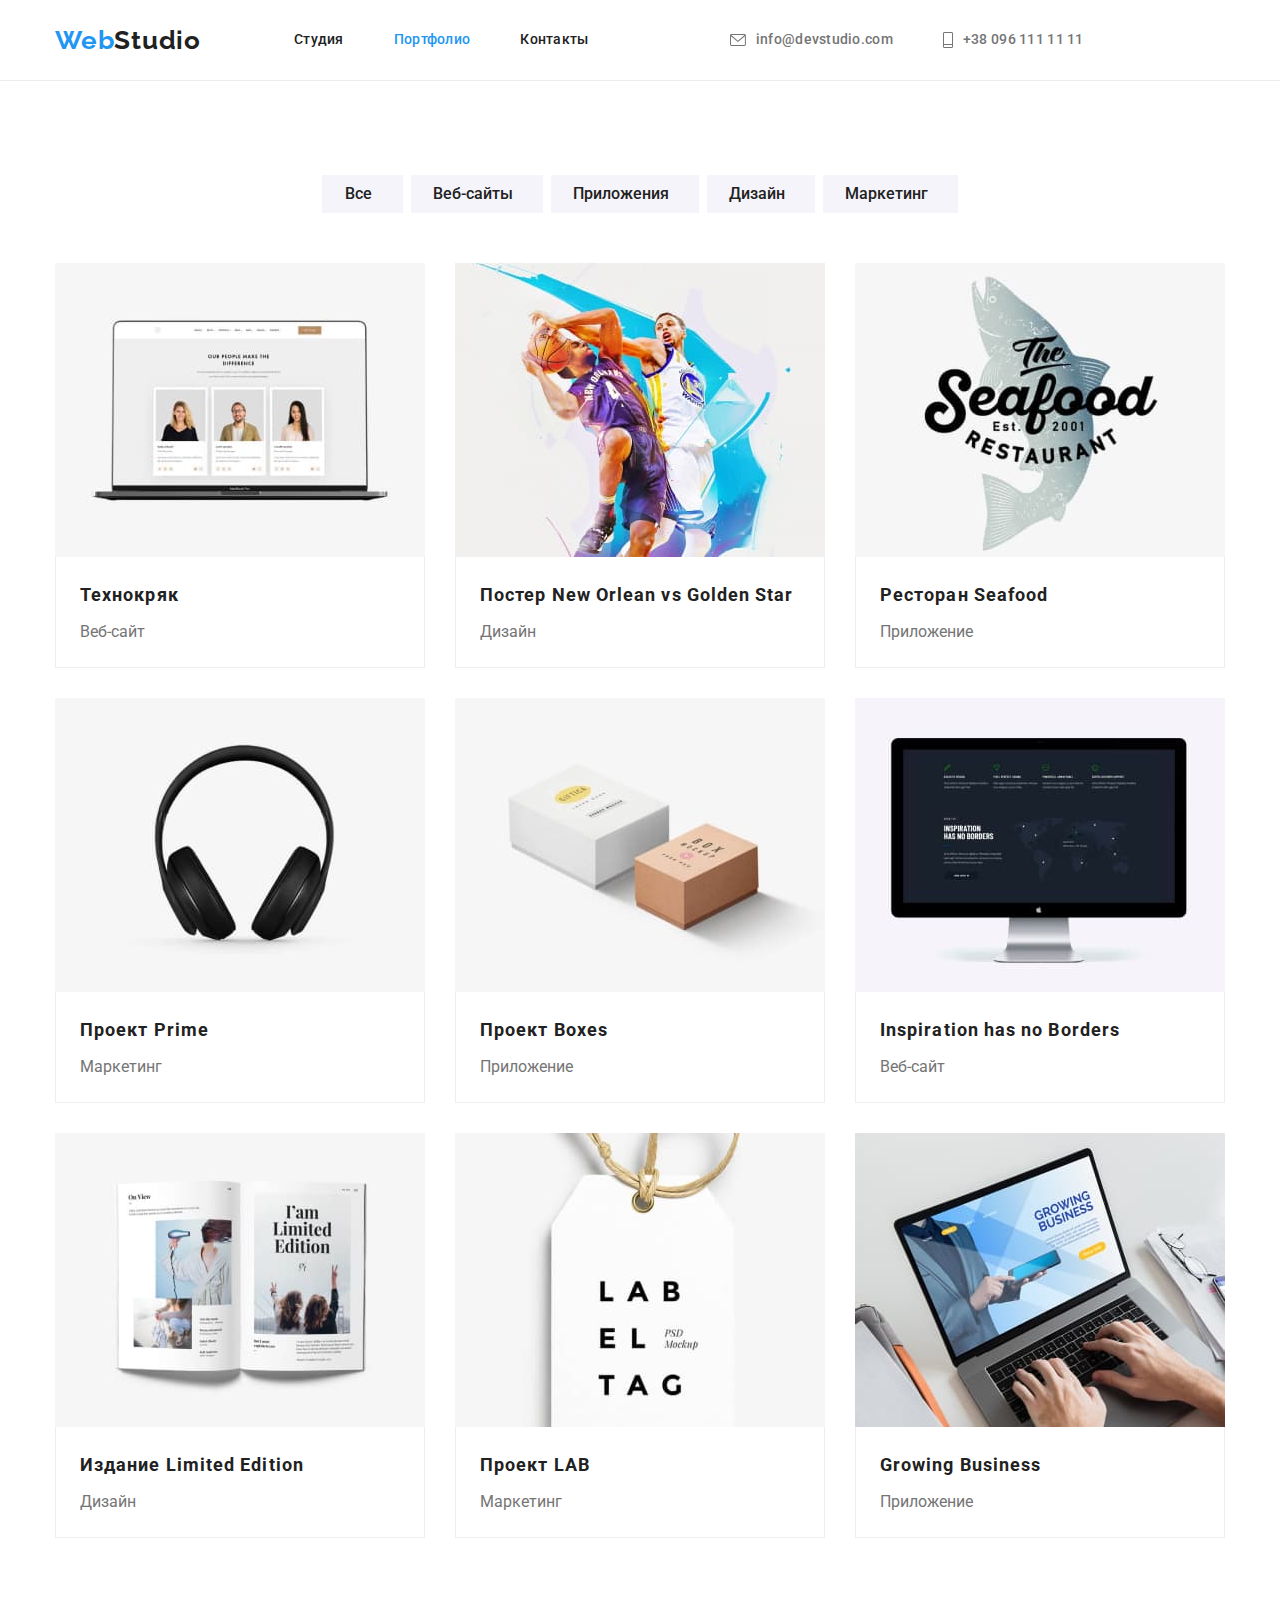
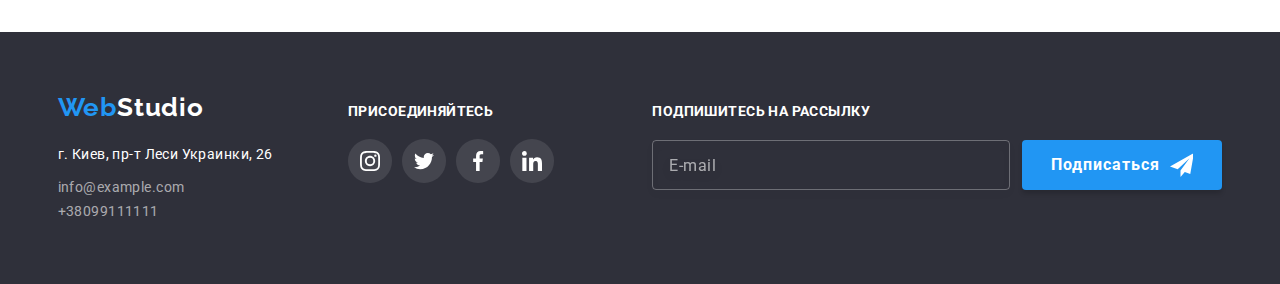
==== commit 78076bd6: "Second correction" ====
--- a/portfolio.html
+++ b/portfolio.html
@@ -92,7 +92,7 @@
 
     <!-- Cards -->
     <main class="cards">
-        <section class="section">
+        <section class="section-portfolio">
         <div class="container">
         <ul class="btn list">
             <li class="item-button">
--- a/css/main.min.css
+++ b/css/main.min.css
@@ -1 +1 @@
-body{background-color:#fff;color:#212121;font-family:"Roboto",sans-serif;margin:0}html{-webkit-box-sizing:border-box;box-sizing:border-box}p,h1,h2,h3,h4,h5,h6{margin:0}ul{margin:0;padding-left:0;list-style:none}button{cursor:pointer;border:1px solid rgba(0,0,0,0)}a{text-decoration:none;color:currentColor}.img{display:block;max-width:100%;height:auto;width:100%}.dot{list-style:none}.container{width:1200px;padding-left:15px;padding-right:15px;margin:0 auto}@media screen and (min-width: 480px){.container{max-width:480px}}@media screen and (min-width: 768px){.container{max-width:768px}}@media screen and (min-width: 1200px){.container{max-width:1200px}}.visually-hidden{position:absolute;white-space:nowrap;width:1px;height:1px;overflow:hidden;border:0;padding:0;clip:rect(0 0 0 0);-webkit-clip-path:inset(50%);clip-path:inset(50%);margin:-1px}.section{padding-top:94px;padding-bottom:94px}.header{border-bottom:1px solid #ececec}.header .container{display:-webkit-box;display:-ms-flexbox;display:flex;height:60px;-webkit-box-align:center;-ms-flex-align:center;align-items:center}@media screen and (min-width: 768px){.header .container{height:80px}}@media screen and (max-width: 1199px){.header .container{-webkit-box-pack:justify;-ms-flex-pack:justify;justify-content:space-between}}.header-nav{display:-webkit-box;display:-ms-flexbox;display:flex;-webkit-box-align:center;-ms-flex-align:center;align-items:center}.header-logo{color:#2196f3;font-family:"Raleway";font-weight:700;letter-spacing:.03em;text-decoration:none}@media screen and (min-width: 768px){.header-logo{margin-right:88px}}@media screen and (min-width: 1200px){.header-logo{margin-right:93px;font-size:26px;line-height:1.19}}.header-logo-studio{color:#212121}.menu{display:none}@media screen and (min-width: 768px){.menu{display:-webkit-box;display:-ms-flexbox;display:flex;-webkit-box-align:center;-ms-flex-align:center;align-items:center;-ms-flex-pack:distribute;justify-content:space-around}}.menu-item{margin-right:50px}.menu-item:nth-child(3n){margin-right:0}.header-studio,.header-portfolio-contacts{-webkit-transition-property:color;transition-property:color;-webkit-transition-duration:250ms;transition-duration:250ms;-webkit-transition-timing-function:cubic-bezier(0.4, 0, 0.2, 1);transition-timing-function:cubic-bezier(0.4, 0, 0.2, 1);display:block;font-weight:500;font-size:14px;line-height:1.14;letter-spacing:.02em;color:#212121;text-decoration:none;padding-top:32px;padding-bottom:32px}.header-studio:active,.header-studio:hover,.header-studio:focus,.header-portfolio-contacts:active,.header-portfolio-contacts:hover,.header-portfolio-contacts:focus{color:#2196f3}.current{position:relative;color:#2196f3}.header-portfolio-contacts .current{color:#2196f3}.current::after{content:"";position:absolute;bottom:0;display:block;width:100%;height:4px;border-radius:2px;background-color:#2196f3;opacity:0}.current:hover::after,.current:focus::after,.current:active::after{opacity:1}.contact-list{display:none;-webkit-box-align:center;-ms-flex-align:center;align-items:center}@media screen and (min-width: 768px){.contact-list{display:block;margin-left:auto}}@media screen and (min-width: 1200px){.contact-list{display:-webkit-box;display:-ms-flexbox;display:flex;vertical-align:middle;padding-top:32px;padding-bottom:32px;margin:auto}}.contacts-link{-webkit-transition-property:color;transition-property:color;-webkit-transition-duration:250ms;transition-duration:250ms;-webkit-transition-timing-function:cubic-bezier(0.4, 0, 0.2, 1);transition-timing-function:cubic-bezier(0.4, 0, 0.2, 1);font-weight:500;font-size:14px;line-height:1.14;letter-spacing:.02em;color:#757575;display:-webkit-box;display:-ms-flexbox;display:flex;-webkit-box-align:center;-ms-flex-align:center;align-items:center}.contacts-link:hover,.contacts-link:focus{color:#2196f3}.header-email:not(:last-child){margin-bottom:10px}@media screen and (min-width: 1200px){.header-email:not(:last-child){margin-bottom:0;margin-right:50px}}.header-post-icon,.header-tel-icon{-ms-flex-item-align:center;align-self:center;margin-right:10px;fill:currentColor}.header-post-icon:hover,.header-post-icon:focus,.header-tel-icon:hover,.header-tel-icon:focus{color:#2196f3}.header-post-icon:hover,.header-tel-icon:hover{color:#2196f3}.hero-section{text-align:center;-webkit-box-align:center;-ms-flex-align:center;align-items:center;background-color:#2f303a;max-width:1600px;margin-left:auto;margin-right:auto;background:-webkit-gradient(linear, left top, left bottom, from(rgba(47, 48, 58, 0.4)), to(rgba(47, 48, 58, 0.4))),url(../images/mobile/hero-mobile-1x-480-mino.jpg);background:linear-gradient(rgba(47, 48, 58, 0.4), rgba(47, 48, 58, 0.4)),url(../images/mobile/hero-mobile-1x-480-mino.jpg);background-size:cover;background-position:center}@media screen and (min-width: 768px){.hero-section{max-width:768px;max-height:400px}}@media screen and (min-width: 1200px){.hero-section{max-width:1600px;max-height:600px;padding:200px 0}}@media(min-device-pixel-ratio: 2),(-webkit-min-device-pixel-ratio: 2),(min-resolution: 192dpi),(min-resolution: 2dppx){.hero-section{background-image:-webkit-gradient(linear, left top, right top, from(rgba(47, 48, 58, 0.4)), to(rgba(47, 48, 58, 0.4))),url(../images/mobile/hero-mobile-2x-960-mino.jpg);background-image:linear-gradient(to right, rgba(47, 48, 58, 0.4), rgba(47, 48, 58, 0.4)),url(../images/mobile/hero-mobile-2x-960-mino.jpg)}}@media screen and (min-width: 768px){.hero-section{background-image:-webkit-gradient(linear, left top, right top, from(rgba(47, 48, 58, 0.4)), to(rgba(47, 48, 58, 0.4))),url(../images/tablet/hero-tablet-1x-768-mino.jpg);background-image:linear-gradient(to right, rgba(47, 48, 58, 0.4), rgba(47, 48, 58, 0.4)),url(../images/tablet/hero-tablet-1x-768-mino.jpg)}}@media(min-device-pixel-ratio: 2),(-webkit-min-device-pixel-ratio: 2),(min-resolution: 192dpi),(min-resolution: 2dppx){.hero-section{background-image:-webkit-gradient(linear, left top, right top, from(rgba(47, 48, 58, 0.4)), to(rgba(47, 48, 58, 0.4))),url(../images/tablet/hero-tablet-2x-1536-mino.jpg);background-image:linear-gradient(to right, rgba(47, 48, 58, 0.4), rgba(47, 48, 58, 0.4)),url(../images/tablet/hero-tablet-2x-1536-mino.jpg)}}@media screen and (min-width: 1200px){.hero-section{background-image:-webkit-gradient(linear, left top, right top, from(rgba(47, 48, 58, 0.4)), to(rgba(47, 48, 58, 0.4))),url(../images/desktop/hero-desktop-1x-1600-mino.jpg);background-image:linear-gradient(to right, rgba(47, 48, 58, 0.4), rgba(47, 48, 58, 0.4)),url(../images/desktop/hero-desktop-1x-1600-mino.jpg)}}@media(min-device-pixel-ratio: 2),(-webkit-min-device-pixel-ratio: 2),(min-resolution: 192dpi),(min-resolution: 2dppx){.hero-section{background-image:-webkit-gradient(linear, left top, right top, from(rgba(47, 48, 58, 0.4)), to(rgba(47, 48, 58, 0.4))),url(../images/desktop/hero-desktop-2x-3200-mino.jpg);background-image:linear-gradient(to right, rgba(47, 48, 58, 0.4), rgba(47, 48, 58, 0.4)),url(../images/desktop/hero-desktop-2x-3200-mino.jpg)}}.hero-title{margin-top:0;margin-bottom:30px;color:#fff;font-weight:900;font-size:26px;line-height:1.62;letter-spacing:.06em;text-transform:uppercase}.button-hero{border-radius:4px;padding:10px 32px;min-width:200px;color:#fff;background-color:#757575;font-family:Roboto;font-weight:700;font-size:16px;line-height:1.88;-webkit-box-align:center;-ms-flex-align:center;align-items:center;letter-spacing:.06em;cursor:pointer;-webkit-transition:background-color 250ms cubic-bezier(0.4, 0, 0.2, 1);transition:background-color 250ms cubic-bezier(0.4, 0, 0.2, 1)}.button-hero:hover,.button-hero:focus,.button-hero:active{background-color:#2196f3;color:#fff}.benefits{padding:60px 0}.benefit-item{max-width:450px;margin:0 0 30px 0}@media screen and (max-width: 767px){.benefit-item:last-child{margin:0}}@media screen and (min-width: 768px){.benefit-item{margin:15px;width:calc((100% - 60px)/2)}}@media screen and (min-width: 1200px){.benefit-item{width:calc((100% - 120px)/4)}}.benefit__wrapper{display:-webkit-box;display:-ms-flexbox;display:flex;-webkit-box-pack:center;-ms-flex-pack:center;justify-content:center;-webkit-box-align:center;-ms-flex-align:center;align-items:center;margin-bottom:30px;height:120px;border-radius:4px;background-color:#f5f4fa}.benefits__title{display:-webkit-box;display:-ms-flexbox;display:flex;-ms-flex-wrap:wrap;flex-wrap:wrap;margin-top:0;margin-bottom:10px;color:#212121;font-weight:700;font-size:14px;line-height:1.14;letter-spacing:.03em;text-transform:uppercase}.benefits__text{font-weight:400;font-size:14px;line-height:1.71;letter-spacing:.03em;color:#757575;text-transform:none}@media screen and (max-width: 1199px){.work{display:none}}.work__list{display:-webkit-box;display:-ms-flexbox;display:flex;-webkit-box-pack:justify;-ms-flex-pack:justify;justify-content:space-between}.work__title{margin-bottom:50px;font-weight:700;font-size:36px;line-height:1.16;text-align:center;letter-spacing:.03em;color:#212121}.work__box{position:relative}.work__tab{position:absolute;left:0;bottom:0;width:100%;background:rgba(47,48,58,.8)}.work__text{display:-webkit-box;display:-ms-flexbox;display:flex;-webkit-box-pack:center;-ms-flex-pack:center;justify-content:center;-webkit-box-align:center;-ms-flex-align:center;align-items:center;height:70px;width:100%;font-family:"Roboto";font-weight:700;font-size:14px;line-height:16px;text-align:center;letter-spacing:.03em;text-transform:uppercase;color:#fff}.team{background:#f5f4fa}.team__title{margin-bottom:50px;font-weight:700;font-size:36px;line-height:1.16;text-align:center;letter-spacing:.03em;color:#212121}@media screen and (min-width: 768px){.team__list{display:-webkit-box;display:-ms-flexbox;display:flex;-ms-flex-wrap:wrap;flex-wrap:wrap;margin:15px -15px -15px -15px}}@media screen and (min-width: 1200px){.team__list{margin:35px -15px -15px -15px}}.photo-boxes{background:#fff;-webkit-box-shadow:0px 1px 3px rgba(0,0,0,.12),0px 1px 1px rgba(0,0,0,.14),0px 2px 1px rgba(0,0,0,.2);box-shadow:0px 1px 3px rgba(0,0,0,.12),0px 1px 1px rgba(0,0,0,.14),0px 2px 1px rgba(0,0,0,.2);border-radius:0px 0px 4px 4px;max-width:450px;margin-bottom:30px}@media screen and (max-width: 767px){.photo-boxes:last-child{margin-bottom:0}}@media screen and (min-width: 768px){.photo-boxes{margin:15px;width:calc((100% - 60px)/2)}}@media screen and (min-width: 1200px){.photo-boxes{width:calc((100% - 120px)/4)}}.team-description{padding:30px 5px}.name{font-weight:500;font-size:16px;line-height:1.18;letter-spacing:.03em;text-align:center;margin-bottom:10px;color:#212121}.job-title{font-weight:400;font-size:16px;line-height:1.18;letter-spacing:.03em;text-align:center;margin-bottom:16px;color:#757575}.team-soc-list{display:-webkit-box;display:-ms-flexbox;display:flex;-webkit-box-pack:center;-ms-flex-pack:center;justify-content:center}.team-soc-item{width:44px;height:44px;margin-left:10px}.team-soc-link{-webkit-transition-property:color,background-color;transition-property:color,background-color;-webkit-transition-duration:250ms;transition-duration:250ms;-webkit-transition-timing-function:cubic-bezier(0.4, 0, 0.2, 1);transition-timing-function:cubic-bezier(0.4, 0, 0.2, 1);display:-webkit-box;display:-ms-flexbox;display:flex;-webkit-box-align:center;-ms-flex-align:center;align-items:center;-webkit-box-pack:center;-ms-flex-pack:center;justify-content:center;width:100%;height:100%;border-radius:50%;color:#afb1b8}.team-soc-link:hover,.team-soc-link:focus{background-color:#2196f3;color:#fff}.team-soc-icon{fill:currentColor}.clients-title{margin-top:0;margin-bottom:50px;font-weight:700;font-size:36px;line-height:1.17;text-align:center;letter-spacing:.03em;color:#212121}.clients-list{-webkit-box-pack:center;-ms-flex-pack:center;justify-content:center;display:-webkit-box;display:-ms-flexbox;display:flex;-ms-flex-wrap:wrap;flex-wrap:wrap;margin:15px -15px -15px -15px}@media screen and (min-width: 1200px){.clients-list{margin:35px -15px -15px -15px}}.clients-item{width:170px;height:92px;margin:15px;width:calc((100% - 60px)/2)}@media screen and (min-width: 768px){.clients-item{width:calc((100% - 90px)/3)}}@media screen and (min-width: 1200px){.clients-item{width:calc((100% - 180px)/6)}}.clients-link{-webkit-transition-property:color,border;transition-property:color,border;-webkit-transition-duration:250ms;transition-duration:250ms;-webkit-transition-timing-function:cubic-bezier(0.4, 0, 0.2, 1);transition-timing-function:cubic-bezier(0.4, 0, 0.2, 1);display:-webkit-box;display:-ms-flexbox;display:flex;-ms-flex-line-pack:center;align-content:center;-webkit-box-pack:center;-ms-flex-pack:center;justify-content:center;-ms-flex-wrap:wrap;flex-wrap:wrap;width:100%;height:100%;border:1px solid #afb1b8;border-radius:4px;color:#afb1b8}.clients-link:hover,.clients-link:focus{color:#2196f3;border-color:#2196f3}.clients-icon{fill:currentColor}.footer{background:#2f303a;padding-top:60px;padding-bottom:60px}@media screen and (min-width: 768px){.footer .container{display:-webkit-box;display:-ms-flexbox;display:flex;-ms-flex-wrap:wrap;flex-wrap:wrap;-ms-flex-pack:distribute;justify-content:space-around}}@media screen and (min-width: 1200px){.footer .container{-webkit-box-align:baseline;-ms-flex-align:baseline;align-items:baseline}}.footer-wrapper{margin-bottom:60px;text-align:center}@media screen and (min-width: 1200px){.footer-wrapper{text-align:left;margin-bottom:0}}.footer-logo{display:inline-block;margin-bottom:20px;font-family:"Raleway";font-weight:700;letter-spacing:.03em;color:#2196f3;text-decoration:none}.footer-logospan{color:#fff}.details{margin-bottom:20px;display:inline-block}.footer-adress{margin-bottom:9px}.foot-ad{-webkit-transition-property:color;transition-property:color;-webkit-transition-duration:250ms;transition-duration:250ms;-webkit-transition-timing-function:cubic-bezier(0.4, 0, 0.2, 1);transition-timing-function:cubic-bezier(0.4, 0, 0.2, 1);font-family:"Roboto";font-style:normal;font-weight:400;font-size:14px;line-height:1.7;letter-spacing:.03em;color:#fff;text-decoration:none}.foot-ad:hover,.foot-ad:focus{color:#2196f3}.foot-cont{-webkit-transition-property:color;transition-property:color;-webkit-transition-duration:250ms;transition-duration:250ms;-webkit-transition-timing-function:cubic-bezier(0.4, 0, 0.2, 1);transition-timing-function:cubic-bezier(0.4, 0, 0.2, 1);font-family:"Roboto";font-style:normal;font-weight:400;font-size:14px;line-height:1.7;letter-spacing:.03em;color:rgba(255,255,255,.6);text-decoration:none}.foot-cont:hover,.foot-cont:focus{color:#2196f3}.footer-contacts:nth-child(3n){margin-bottom:0}.footer-soc{margin-bottom:60px;text-align:center}@media screen and (min-width: 1200px){.footer-soc{text-align:left;margin-left:70px;margin-bottom:0}}.footer-soc-list{display:-webkit-box;display:-ms-flexbox;display:flex;-webkit-box-pack:center;-ms-flex-pack:center;justify-content:center}.footer-soc-title{margin-top:0;margin-bottom:20px;display:block;font-size:14px;line-height:16px;letter-spacing:.03em;text-transform:uppercase;color:#fff}.footer-soc-item{width:44px;height:44px;margin-left:10px}.footer-soc-item:nth-child(1){margin-left:0}.footer-item:not(:last-child){margin-bottom:9px}.footer-soc-link{-webkit-transition-property:color,background-color;transition-property:color,background-color;-webkit-transition-duration:250ms;transition-duration:250ms;-webkit-transition-timing-function:cubic-bezier(0.4, 0, 0.2, 1);transition-timing-function:cubic-bezier(0.4, 0, 0.2, 1);display:-webkit-box;display:-ms-flexbox;display:flex;-webkit-box-align:center;-ms-flex-align:center;align-items:center;-webkit-box-pack:center;-ms-flex-pack:center;justify-content:center;width:44px;height:44px;border-radius:50%;color:#fff;background-image:radial-gradient(rgba(255, 255, 255, 0.1), rgba(255, 255, 255, 0.1))}.footer-soc-link:hover,.footer-soc-link:focus{background-color:#2196f3}.footer-soc-icon{fill:currentColor}.footer-mailing-list{text-align:center}@media screen and (min-width: 768px)and (max-width: 1200px){.footer-mailing-list{width:450px}}@media screen and (min-width: 1200px){.footer-mailing-list{text-align:left;margin-left:93px;margin-bottom:0}}.mailing-text{margin-bottom:20px;padding-top:12px;font-weight:700;font-size:14px;line-height:1.14;letter-spacing:.03em;text-transform:uppercase;color:#fff}@media screen and (min-width: 1200px){.mailing-form{display:-webkit-box;display:-ms-flexbox;display:flex;-webkit-box-align:center;-ms-flex-align:center;align-items:center}}.mailing-input{margin-right:12px;margin-bottom:20px;padding-left:16px;min-width:358px;height:50px;color:rgba(255,255,255,.6);background-color:rgba(0,0,0,0);border:1px solid rgba(255,255,255,.3);-webkit-filter:drop-shadow(0px 4px 4px rgba(0, 0, 0, 0.15));filter:drop-shadow(0px 4px 4px rgba(0, 0, 0, 0.15));border-radius:4px}.mailing-input::-webkit-input-placeholder{font-size:16px;line-height:1.25;letter-spacing:.03em;color:rgba(255,255,255,.6)}.mailing-input::-moz-placeholder{font-size:16px;line-height:1.25;letter-spacing:.03em;color:rgba(255,255,255,.6)}.mailing-input:-ms-input-placeholder{font-size:16px;line-height:1.25;letter-spacing:.03em;color:rgba(255,255,255,.6)}.mailing-input::-ms-input-placeholder{font-size:16px;line-height:1.25;letter-spacing:.03em;color:rgba(255,255,255,.6)}.mailing-input::placeholder{font-size:16px;line-height:1.25;letter-spacing:.03em;color:rgba(255,255,255,.6)}@media screen and (min-width: 1200px){.mailing-input{width:358px;margin-bottom:0;margin-right:12px}}.mailing-button{display:-webkit-box;display:-ms-flexbox;display:flex;-webkit-box-align:center;-ms-flex-align:center;align-items:center;-webkit-box-pack:justify;-ms-flex-pack:justify;justify-content:space-between;margin-right:auto;margin-left:auto;width:200px;padding:10px 29px;font-weight:700;font-size:16px;line-height:30px;letter-spacing:.06em;color:#fff;background-color:#2196f3;-webkit-box-shadow:0px 4px 4px rgba(0,0,0,.15);box-shadow:0px 4px 4px rgba(0,0,0,.15);border-radius:4px;border:none;cursor:pointer}.telegram-icon{margin-left:10px;fill:#fff}.backdrop{position:fixed;top:0;left:0;width:100%;height:100%;background-color:rgba(0,0,0,.2);-webkit-transition-property:opacity,visibility;transition-property:opacity,visibility;-webkit-transition-duration:250ms;transition-duration:250ms;-webkit-transition-timing-function:cubic-bezier(0.4, 0, 0.2, 1);transition-timing-function:cubic-bezier(0.4, 0, 0.2, 1)}.backdrop.is-hidden{visibility:hidden;opacity:0;pointer-events:none}.modal{position:absolute;top:50%;left:50%;-webkit-transform:translate(-50%, -50%);transform:translate(-50%, -50%);margin:0;width:528px;max-height:581px;background-color:#fff;-webkit-box-shadow:0px 1px 3px rgba(0,0,0,.12),0px 1px 1px rgba(0,0,0,.14),0px 2px 1px rgba(0,0,0,.2);box-shadow:0px 1px 3px rgba(0,0,0,.12),0px 1px 1px rgba(0,0,0,.14),0px 2px 1px rgba(0,0,0,.2);border-radius:4px}.modal-inner{display:block;width:100%;margin:0;padding:40px 39px 40px 41px}.close-button{position:absolute;top:8px;right:8px;width:30px;height:30px;margin:0;padding:6px 7px 6px 6px;-webkit-box-pack:center;-ms-flex-pack:center;justify-content:center;-webkit-box-align:center;-ms-flex-align:center;align-items:center;border-radius:50%;border:1px solid rgba(0,0,0,.1);background-color:#fff;cursor:pointer}.modal-icon{-webkit-transition-property:fill;transition-property:fill;-webkit-transition-duration:250ms;transition-duration:250ms;-webkit-transition-timing-function:cubic-bezier(0.4, 0, 0.2, 1);transition-timing-function:cubic-bezier(0.4, 0, 0.2, 1)}.close-button:hover .modal-icon{fill:#2196f3}.modal-title{display:block;max-width:448px;margin-bottom:12px;margin-right:0;font-size:20px;line-height:1.15;-webkit-box-pack:center;-ms-flex-pack:center;justify-content:center;text-align:center;letter-spacing:.03em;color:#212121}.form-field{display:block;-webkit-box-align:center;-ms-flex-align:center;align-items:center;margin:0;margin-bottom:10px;align-items:center}.form-field-label{display:block;margin-bottom:4px;font-size:12px;line-height:1.17;letter-spacing:.01em}.form-field-input{width:100%;height:40px;font-family:inherit;border:1px solid rgba(33,33,33,.2);border-radius:4px;padding:12px 12px 12px 42px;cursor:pointer;-webkit-transition:-webkit-transform 250ms cubic-bezier(0.4, 0, 0.2, 1);transition:-webkit-transform 250ms cubic-bezier(0.4, 0, 0.2, 1);transition:transform 250ms cubic-bezier(0.4, 0, 0.2, 1);transition:transform 250ms cubic-bezier(0.4, 0, 0.2, 1), -webkit-transform 250ms cubic-bezier(0.4, 0, 0.2, 1)}.form-field-inner{position:relative;margin-bottom:10px}.form-field-icon{position:absolute;left:12px;top:50%;width:16px;height:16px;-webkit-transform:translateY(-50%);transform:translateY(-50%);-webkit-transition:-webkit-transform 250ms cubic-bezier(0.4, 0, 0.2, 1);transition:-webkit-transform 250ms cubic-bezier(0.4, 0, 0.2, 1);transition:transform 250ms cubic-bezier(0.4, 0, 0.2, 1);transition:transform 250ms cubic-bezier(0.4, 0, 0.2, 1), -webkit-transform 250ms cubic-bezier(0.4, 0, 0.2, 1)}.form-field-input:focus~.form-field-icon{fill:#2196f3}.form-field-comment{margin-top:0;margin-bottom:20px}.form-field-textarea{width:100%;height:120px;padding:12px 16px;border:1px solid rgba(33,33,33,.2);border-radius:4px;resize:none}.form-field-textarea:focus{outline:none;border-color:#2196f3}.form-field-textarea::-webkit-input-placeholder{font-weight:400;font-size:14px;line-height:1.14;letter-spacing:.01em;color:rgba(117,117,117,.5)}.form-field-textarea::-moz-placeholder{font-weight:400;font-size:14px;line-height:1.14;letter-spacing:.01em;color:rgba(117,117,117,.5)}.form-field-textarea:-ms-input-placeholder{font-weight:400;font-size:14px;line-height:1.14;letter-spacing:.01em;color:rgba(117,117,117,.5)}.form-field-textarea::-ms-input-placeholder{font-weight:400;font-size:14px;line-height:1.14;letter-spacing:.01em;color:rgba(117,117,117,.5)}.form-field-textarea::placeholder{font-weight:400;font-size:14px;line-height:1.14;letter-spacing:.01em;color:rgba(117,117,117,.5)}.form-field-condition{margin-bottom:30px}.terms-condition-input{margin-right:8px}.terms-condition-text{color:#2196f3;text-decoration:underline}.form-field-button{-webkit-transform:translateX(57%);transform:translateX(57%);padding:10px 56px;color:#fff;background-color:#2196f3;font-weight:700;font-size:16px;line-height:1.89;letter-spacing:.06em;-webkit-box-shadow:0px 4px 4px rgba(0,0,0,.15);box-shadow:0px 4px 4px rgba(0,0,0,.15);border:none;border-radius:4px;cursor:pointer}.checkbox{display:-webkit-box;display:-ms-flexbox;display:flex;-webkit-box-align:center;-ms-flex-align:center;align-items:center;margin-bottom:30px}.terms-condition-input{-webkit-appearance:none;-moz-appearance:none;appearance:none}.terms-condition-input:checked+.checkbox-icon{background-color:#2196f3;border:none;display:block}.checkbox-control{display:-webkit-box;display:-ms-flexbox;display:flex;-webkit-box-pack:center;-ms-flex-pack:center;justify-content:center;-webkit-box-align:center;-ms-flex-align:center;align-items:center;-ms-flex-negative:0;flex-shrink:0;width:15px;height:15px;margin-left:13px;margin-right:7px;border-radius:2px;border:1px solid #212121}.checkbox-icon{-ms-flex-negative:0;flex-shrink:0;display:none;width:16px;height:15px;border-radius:2px}.terms-condition-label{display:-webkit-box;display:-ms-flexbox;display:flex;-webkit-box-orient:horizontal;-webkit-box-direction:reverse;-ms-flex-direction:row-reverse;flex-direction:row-reverse;margin:0;font-size:14px;line-height:1.71px;letter-spacing:.03em;-webkit-box-align:center;-ms-flex-align:center;align-items:center;-webkit-box-pack:center;-ms-flex-pack:center;justify-content:center}.terms-condition-label a{color:#2196f3;border-bottom:1px solid #2196f3}.btn{display:-webkit-box;display:-ms-flexbox;display:flex;-ms-flex-wrap:wrap;flex-wrap:wrap;margin-bottom:40px;-webkit-box-pack:center;-ms-flex-pack:center;justify-content:center}@media screen and (max-width: 767px){.btn{margin-top:-15px}}@media screen and (min-width: 768px){.btn{-webkit-box-pack:center;-ms-flex-pack:center;justify-content:center}}@media screen and (min-width: 768px)and (max-width: 1199px){.btn{margin-bottom:30px}}@media screen and (min-width: 1200px){.btn{margin-bottom:50px}}.item-button{background-color:#f5f4fa}.item-button+.item-button{margin-left:8px}@media screen and (max-width: 767px){.item-button{margin-top:15px}}@media screen and (min-width: 768px){.item-button:last-child{margin-right:0}}.btn .color{margin-top:0;display:inline-block;border-radius:4px;min-width:73px;padding:6px 22px;margin-right:8px;text-align:center;border:1px solid;background-color:#212121;color:#212121;background-color:#f5f4fa;font-family:inherit;font-size:16px;font-weight:500;line-height:1.63;cursor:pointer;border:none;-webkit-transition:color 250ms cubic-bezier(0.4, 0, 0.2, 1),background-color 250ms cubic-bezier(0.4, 0, 0.2, 1),-webkit-box-shadow 250ms cubic-bezier(0.4, 0, 0.2, 1);transition:color 250ms cubic-bezier(0.4, 0, 0.2, 1),background-color 250ms cubic-bezier(0.4, 0, 0.2, 1),-webkit-box-shadow 250ms cubic-bezier(0.4, 0, 0.2, 1);transition:color 250ms cubic-bezier(0.4, 0, 0.2, 1),background-color 250ms cubic-bezier(0.4, 0, 0.2, 1),box-shadow 250ms cubic-bezier(0.4, 0, 0.2, 1);transition:color 250ms cubic-bezier(0.4, 0, 0.2, 1),background-color 250ms cubic-bezier(0.4, 0, 0.2, 1),box-shadow 250ms cubic-bezier(0.4, 0, 0.2, 1),-webkit-box-shadow 250ms cubic-bezier(0.4, 0, 0.2, 1)}.btn .color:hover,.btn .color:focus{color:#fff;background-color:#2196f3}.cards{background-color:#fff}.color:hover,.color:focus{-webkit-box-shadow:0px 2px 1px 0px rgba(0,0,0,.2),0px 1px 1px 0px rgba(0,0,0,.14),0px 1px 3px 0px rgba(0,0,0,.12);box-shadow:0px 2px 1px 0px rgba(0,0,0,.2),0px 1px 1px 0px rgba(0,0,0,.14),0px 1px 3px 0px rgba(0,0,0,.12)}@media screen and (min-width: 768px){.card{display:-webkit-box;display:-ms-flexbox;display:flex;-ms-flex-wrap:wrap;flex-wrap:wrap;margin:-15px}}.flex-element{position:relative;margin-right:30px;margin-bottom:30px}@media screen and (max-width: 767px){.flex-element{margin-bottom:30px}.flex-element:last-child{margin-bottom:0}}@media screen and (min-width: 768px){.flex-element{margin:15px;max-width:354px;width:calc((100% - 60px)/2)}}@media screen and (min-width: 1200px){.flex-element{width:calc((100% - 90px)/3)}}.element-decor{display:-webkit-box;display:-ms-flexbox;display:flex;-webkit-box-orient:vertical;-webkit-box-direction:normal;-ms-flex-direction:column;flex-direction:column;-webkit-transition:-webkit-box-shadow 250ms cubic-bezier(0.4, 0, 0.2, 1);transition:-webkit-box-shadow 250ms cubic-bezier(0.4, 0, 0.2, 1);transition:box-shadow 250ms cubic-bezier(0.4, 0, 0.2, 1);transition:box-shadow 250ms cubic-bezier(0.4, 0, 0.2, 1), -webkit-box-shadow 250ms cubic-bezier(0.4, 0, 0.2, 1)}.element-decor:hover{-webkit-box-shadow:1px 4px 6px 0px rgba(0,0,0,.16),0px 4px 4px 0px rgba(0,0,0,.06),0px 1px 1px 0px rgba(0,0,0,.12);box-shadow:1px 4px 6px 0px rgba(0,0,0,.16),0px 4px 4px 0px rgba(0,0,0,.06),0px 1px 1px 0px rgba(0,0,0,.12)}.card-photo{overflow:hidden;margin-top:0}.block{padding:20px 24px;border:1px solid #eee;border-top:0;-webkit-box-flex:1;-ms-flex-positive:1;flex-grow:1}.card-title{margin-top:0;margin-bottom:4px;color:#212121;font-weight:700;font-size:18px;line-height:2;letter-spacing:.06em}.card-text{margin-top:0;margin-bottom:0;color:#757575;font-size:16px;line-height:1.88}.overlay-card{position:relative;overflow:hidden}.overlay-text{position:absolute;top:0;left:0;height:294px;padding:63px 24px;-webkit-box-pack:left;-ms-flex-pack:left;justify-content:left;font-size:18px;line-height:1.56;letter-spacing:.03em;color:#fff;background-color:#2196f3;-webkit-transform:translateY(100%);transform:translateY(100%);-webkit-transition:-webkit-transform 250ms cubic-bezier(0.4, 0, 0.2, 1);transition:-webkit-transform 250ms cubic-bezier(0.4, 0, 0.2, 1);transition:transform 250ms cubic-bezier(0.4, 0, 0.2, 1);transition:transform 250ms cubic-bezier(0.4, 0, 0.2, 1), -webkit-transform 250ms cubic-bezier(0.4, 0, 0.2, 1)}.flex-element:hover .overlay-text{-webkit-transform:translateY(0);transform:translateY(0)}.menu-open-btn{margin-left:auto;margin-top:10px;margin-bottom:10px;padding:0;width:40px;height:40px;border:0;background-color:rgba(0,0,0,0);-webkit-transform:translateX(20px);transform:translateX(20px)}.menu-open-btn:hover,.menu-open-btn:focus{fill:#2196f3}.menu-open-btn{-webkit-transition-property:fill;transition-property:fill;-webkit-transition-duration:250ms;transition-duration:250ms;-webkit-transition-timing-function:cubic-bezier(0.4, 0, 0.2, 1);transition-timing-function:cubic-bezier(0.4, 0, 0.2, 1)}@media screen and (min-width: 768px){.menu-open-btn{display:none}}.close-open-btn{position:absolute;top:10px;right:15px;width:40px;height:40px;border:0;background-color:rgba(0,0,0,0)}.close-open-btn:hover,.close-open-btn:focus{fill:#2196f3}.mob-menu{display:-webkit-box;display:-ms-flexbox;display:flex;-webkit-box-orient:vertical;-webkit-box-direction:normal;-ms-flex-direction:column;flex-direction:column;-webkit-box-pack:justify;-ms-flex-pack:justify;justify-content:space-between;position:fixed;z-index:2;top:0;left:0;padding-top:48px;padding-bottom:48px;width:100vw;height:100vh;background-color:#fff;overflow-y:scroll}.mob-menu.is-hidden{-webkit-transform:translateX(100%);transform:translateX(100%)}@media screen and (min-width: 768px){.mob-menu{display:none}}.mobmenu-container{display:-webkit-box;display:-ms-flexbox;display:flex;-webkit-box-orient:vertical;-webkit-box-direction:normal;-ms-flex-direction:column;flex-direction:column;-webkit-box-pack:justify;-ms-flex-pack:justify;justify-content:space-between;width:100%;height:100%;margin-left:auto;margin-right:auto;overflow:auto}@media screen and (min-width: 480px){.mobmenu-container{max-width:480px}}.mob-menu-list{margin-left:40px;margin-right:40px}.mob-menu-item:not(:last-child){margin-bottom:32px}.mob-menu-link{display:block;font-weight:500;font-size:40px;line-height:1.17;letter-spacing:.02em;color:#212121}.mob-menu-link:hover,.mob-menu-link:focus{color:#2196f3}.mob-menu-link.active{color:#2196f3}.mob-contacts-list{margin-left:40px}.mob-tel{font-weight:500;font-size:34px;line-height:1.17;letter-spacing:.02em;color:#2196f3}.mob-post{font-weight:500;font-size:24px;line-height:1.16;letter-spacing:.02em;color:#757575}.mob-contacts-item:not(:last-child){margin-bottom:32px}.menu-soc-item:not(:first-child){margin-left:10px}.menu-soc-item:not(:last-child)::after{content:"";width:22px;border:1px solid rgba(33,33,33,.2);-webkit-transform:rotate(90deg);transform:rotate(90deg);margin-left:10px}.menu-soc-list{margin-bottom:48px;display:-webkit-box;display:-ms-flexbox;display:flex;-ms-flex-wrap:wrap;flex-wrap:wrap;margin-top:64px;margin-left:40px}.menu-soc-link{font-weight:500;font-size:18px;line-height:1.22;letter-spacing:.02em;color:#2196f3}/*# sourceMappingURL=main.min.css.map */+body{background-color:#fff;color:#212121;font-family:"Roboto",sans-serif;margin:0}html{-webkit-box-sizing:border-box;box-sizing:border-box}p,h1,h2,h3,h4,h5,h6{margin:0}ul{margin:0;padding-left:0;list-style:none}button{cursor:pointer;border:1px solid rgba(0,0,0,0)}a{text-decoration:none;color:currentColor}.img{display:block;max-width:100%;height:auto;width:100%}.dot{list-style:none}.container{width:1200px;padding-left:15px;padding-right:15px;margin:0 auto}@media screen and (max-width: 479px){.container{width:90%}}@media screen and (min-width: 480px){.container{max-width:480px}}@media screen and (min-width: 768px){.container{max-width:768px}}@media screen and (min-width: 1200px){.container{max-width:1200px}}.visually-hidden{position:absolute;white-space:nowrap;width:1px;height:1px;overflow:hidden;border:0;padding:0;clip:rect(0 0 0 0);-webkit-clip-path:inset(50%);clip-path:inset(50%);margin:-1px}.header{border-bottom:1px solid #ececec}.header .container{display:-webkit-box;display:-ms-flexbox;display:flex;height:60px;-webkit-box-align:center;-ms-flex-align:center;align-items:center}@media screen and (min-width: 768px){.header .container{height:80px}}@media screen and (max-width: 1199px){.header .container{-webkit-box-pack:justify;-ms-flex-pack:justify;justify-content:space-between}}.header-nav{display:-webkit-box;display:-ms-flexbox;display:flex;-webkit-box-align:center;-ms-flex-align:center;align-items:center}.header-logo{color:#2196f3;font-family:"Raleway";font-weight:700;font-size:24px;line-height:1.17;letter-spacing:.03em;text-decoration:none}@media screen and (min-width: 768px){.header-logo{margin-right:88px}}@media screen and (min-width: 1200px){.header-logo{margin-right:93px;font-size:26px;line-height:1.19}}.header-logo-studio{color:#212121}.menu{display:none}@media screen and (min-width: 768px){.menu{display:-webkit-box;display:-ms-flexbox;display:flex;-webkit-box-align:center;-ms-flex-align:center;align-items:center;-ms-flex-pack:distribute;justify-content:space-around}}.menu-item{margin-right:50px}.menu-item:nth-child(3n){margin-right:0}.header-studio,.header-portfolio-contacts{-webkit-transition-property:color;transition-property:color;-webkit-transition-duration:250ms;transition-duration:250ms;-webkit-transition-timing-function:cubic-bezier(0.4, 0, 0.2, 1);transition-timing-function:cubic-bezier(0.4, 0, 0.2, 1);display:block;font-weight:500;font-size:14px;line-height:1.14;letter-spacing:.02em;color:#212121;text-decoration:none;padding-top:32px;padding-bottom:32px}.header-studio:active,.header-studio:hover,.header-studio:focus,.header-portfolio-contacts:active,.header-portfolio-contacts:hover,.header-portfolio-contacts:focus{color:#2196f3}.current{position:relative;color:#2196f3}.header-portfolio-contacts .current{color:#2196f3}.current::after{content:"";position:absolute;bottom:0;display:block;width:100%;height:4px;border-radius:2px;background-color:#2196f3;opacity:0}.current:hover::after,.current:focus::after,.current:active::after{opacity:1}.contact-list{display:none;-webkit-box-align:center;-ms-flex-align:center;align-items:center}@media screen and (min-width: 768px){.contact-list{display:block;margin-left:auto}}@media screen and (min-width: 1200px){.contact-list{display:-webkit-box;display:-ms-flexbox;display:flex;vertical-align:middle;padding-top:32px;padding-bottom:32px;margin:auto}}.contacts-link{-webkit-transition-property:color;transition-property:color;-webkit-transition-duration:250ms;transition-duration:250ms;-webkit-transition-timing-function:cubic-bezier(0.4, 0, 0.2, 1);transition-timing-function:cubic-bezier(0.4, 0, 0.2, 1);font-weight:500;font-size:14px;line-height:1.14;letter-spacing:.02em;color:#757575;display:-webkit-box;display:-ms-flexbox;display:flex;-webkit-box-align:center;-ms-flex-align:center;align-items:center}.contacts-link:hover,.contacts-link:focus{color:#2196f3}.header-email:not(:last-child){margin-bottom:10px}@media screen and (min-width: 1200px){.header-email:not(:last-child){margin-bottom:0;margin-right:50px}}.header-post-icon,.header-tel-icon{-ms-flex-item-align:center;align-self:center;margin-right:10px;fill:currentColor}.header-post-icon:hover,.header-post-icon:focus,.header-tel-icon:hover,.header-tel-icon:focus{color:#2196f3}.header-post-icon:hover,.header-tel-icon:hover{color:#2196f3}.hero-section{padding-top:120px;padding-bottom:120px;text-align:center;-webkit-box-align:center;-ms-flex-align:center;align-items:center;background-color:#2f303a;max-width:1600px;margin-left:auto;margin-right:auto;background:-webkit-gradient(linear, left top, left bottom, from(rgba(47, 48, 58, 0.4)), to(rgba(47, 48, 58, 0.4))),url(../images/mobile/hero-mobile-1x-480-mino.jpg);background:linear-gradient(rgba(47, 48, 58, 0.4), rgba(47, 48, 58, 0.4)),url(../images/mobile/hero-mobile-1x-480-mino.jpg);background-size:cover;background-position:center}@media screen and (min-width: 768px){.hero-section{max-width:768px;max-height:400px}}@media screen and (min-width: 1200px){.hero-section{max-width:1600px;min-height:600px;padding-top:200px;padding-bottom:200px;-webkit-box-align:center;-ms-flex-align:center;align-items:center}}@media(min-device-pixel-ratio: 2),(-webkit-min-device-pixel-ratio: 2),(min-resolution: 192dpi),(min-resolution: 2dppx){.hero-section{background-image:-webkit-gradient(linear, left top, right top, from(rgba(47, 48, 58, 0.4)), to(rgba(47, 48, 58, 0.4))),url(../images/mobile/hero-mobile-2x-960-mino.jpg);background-image:linear-gradient(to right, rgba(47, 48, 58, 0.4), rgba(47, 48, 58, 0.4)),url(../images/mobile/hero-mobile-2x-960-mino.jpg)}}@media screen and (min-width: 768px){.hero-section{background-image:-webkit-gradient(linear, left top, right top, from(rgba(47, 48, 58, 0.4)), to(rgba(47, 48, 58, 0.4))),url(../images/tablet/hero-tablet-1x-768-mino.jpg);background-image:linear-gradient(to right, rgba(47, 48, 58, 0.4), rgba(47, 48, 58, 0.4)),url(../images/tablet/hero-tablet-1x-768-mino.jpg)}}@media(min-device-pixel-ratio: 2),(-webkit-min-device-pixel-ratio: 2),(min-resolution: 192dpi),(min-resolution: 2dppx){.hero-section{background-image:-webkit-gradient(linear, left top, right top, from(rgba(47, 48, 58, 0.4)), to(rgba(47, 48, 58, 0.4))),url(../images/tablet/hero-tablet-2x-1536-mino.jpg);background-image:linear-gradient(to right, rgba(47, 48, 58, 0.4), rgba(47, 48, 58, 0.4)),url(../images/tablet/hero-tablet-2x-1536-mino.jpg)}}@media screen and (min-width: 1200px){.hero-section{background-image:-webkit-gradient(linear, left top, right top, from(rgba(47, 48, 58, 0.4)), to(rgba(47, 48, 58, 0.4))),url(../images/desktop/hero-desktop-1x-1600-mino.jpg);background-image:linear-gradient(to right, rgba(47, 48, 58, 0.4), rgba(47, 48, 58, 0.4)),url(../images/desktop/hero-desktop-1x-1600-mino.jpg)}}@media(min-device-pixel-ratio: 2),(-webkit-min-device-pixel-ratio: 2),(min-resolution: 192dpi),(min-resolution: 2dppx){.hero-section{background-image:-webkit-gradient(linear, left top, right top, from(rgba(47, 48, 58, 0.4)), to(rgba(47, 48, 58, 0.4))),url(../images/desktop/hero-desktop-2x-3200-mino.jpg);background-image:linear-gradient(to right, rgba(47, 48, 58, 0.4), rgba(47, 48, 58, 0.4)),url(../images/desktop/hero-desktop-2x-3200-mino.jpg)}}.hero-title{margin-top:0;margin-bottom:30px;color:#fff;font-weight:900;font-size:26px;line-height:1.62;letter-spacing:.06em;text-transform:uppercase}@media screen and (min-width: 1200px){.hero-title{font-size:44px;line-height:1.36}}.button-hero{border-radius:4px;padding:10px 32px;min-width:200px;color:#fff;background-color:#2196f3;font-family:Roboto;font-weight:700;font-size:16px;line-height:1.88;-webkit-box-align:center;-ms-flex-align:center;align-items:center;letter-spacing:.06em;cursor:pointer;-webkit-transition:background-color 250ms cubic-bezier(0.4, 0, 0.2, 1);transition:background-color 250ms cubic-bezier(0.4, 0, 0.2, 1)}.button-hero:hover,.button-hero:focus,.button-hero:active{background-color:#2196f3;color:#fff}.benefits{padding:60px 0}@media screen and (min-width: 1200px){.benefits{padding:94px 0}}.benefits__item{margin:-30px}@media screen and (min-width: 768px){.benefits__item{display:-webkit-box;display:-ms-flexbox;display:flex;-ms-flex-wrap:wrap;flex-wrap:wrap;margin:-15px}}.benefit-item{max-width:450px;margin:30px}@media screen and (min-width: 768px){.benefit-item{width:calc((100% - 60px)/2);margin:15px}}@media screen and (min-width: 1200px){.benefit-item{width:calc((100% - 120px)/4)}}.benefit__wrapper{display:-webkit-box;display:-ms-flexbox;display:flex;-webkit-box-pack:center;-ms-flex-pack:center;justify-content:center;-webkit-box-align:center;-ms-flex-align:center;align-items:center;margin-top:0;margin-bottom:30px;height:120px;border-radius:4px;background-color:#f5f4fa}.benefits__title{margin-top:0;margin-bottom:10px;color:#212121;font-weight:700;font-size:14px;line-height:1.14;letter-spacing:.03em;text-transform:uppercase}.benefits__text{font-weight:400;font-size:14px;line-height:1.71;letter-spacing:.03em;color:#757575;text-transform:none}@media screen and (max-width: 1199px){.work{display:none}}@media screen and (min-width: 1200px){.work{padding-bottom:94px}}.work__list{display:-webkit-box;display:-ms-flexbox;display:flex;-webkit-box-pack:justify;-ms-flex-pack:justify;justify-content:space-between}.work__title{margin-bottom:50px;font-weight:700;font-size:36px;line-height:1.16;text-align:center;letter-spacing:.03em;color:#212121}.work__box{position:relative}.work__tab{position:absolute;left:0;bottom:0;width:100%;background:rgba(47,48,58,.8)}.work__text{display:-webkit-box;display:-ms-flexbox;display:flex;-webkit-box-pack:center;-ms-flex-pack:center;justify-content:center;-webkit-box-align:center;-ms-flex-align:center;align-items:center;height:70px;width:100%;font-family:"Roboto";font-weight:700;font-size:14px;line-height:16px;text-align:center;letter-spacing:.03em;text-transform:uppercase;color:#fff}.team{background:#f5f4fa;padding:60px 0}@media screen and (min-width: 1200px){.team{padding:94px 0}}.team__title{margin-bottom:30px;font-weight:700;font-size:28px;line-height:1.18;text-align:center;letter-spacing:.03em;color:#212121}@media screen and (min-width: 1200px){.team__title{margin-bottom:50px;font-size:36px;line-height:1.17}}@media screen and (min-width: 768px){.team__list{display:-webkit-box;display:-ms-flexbox;display:flex;-ms-flex-wrap:wrap;flex-wrap:wrap;margin:0 -15px -15px -15px}}@media screen and (min-width: 1200px){.team__list{margin:0 -15px -15px -15px}}.photo-boxes{background:#fff;-webkit-box-shadow:0px 1px 3px rgba(0,0,0,.12),0px 1px 1px rgba(0,0,0,.14),0px 2px 1px rgba(0,0,0,.2);box-shadow:0px 1px 3px rgba(0,0,0,.12),0px 1px 1px rgba(0,0,0,.14),0px 2px 1px rgba(0,0,0,.2);border-radius:0px 0px 4px 4px;max-width:450px;margin-bottom:30px}@media screen and (max-width: 767px){.photo-boxes:last-child{margin-bottom:0}}@media screen and (min-width: 768px){.photo-boxes{margin:15px;width:calc((100% - 60px)/2)}}@media screen and (min-width: 1200px){.photo-boxes{width:calc((100% - 120px)/4)}}.team-description{padding:30px 5px}.name{font-weight:500;font-size:16px;line-height:1.18;letter-spacing:.03em;text-align:center;margin-bottom:10px;color:#212121}.job-title{font-weight:400;font-size:16px;line-height:1.18;letter-spacing:.03em;text-align:center;margin-bottom:16px;color:#757575}.team-soc-list{display:-webkit-box;display:-ms-flexbox;display:flex;-webkit-box-pack:center;-ms-flex-pack:center;justify-content:center}.team-soc-item{width:44px;height:44px;margin-left:10px}.team-soc-link{-webkit-transition-property:color,background-color;transition-property:color,background-color;-webkit-transition-duration:250ms;transition-duration:250ms;-webkit-transition-timing-function:cubic-bezier(0.4, 0, 0.2, 1);transition-timing-function:cubic-bezier(0.4, 0, 0.2, 1);display:-webkit-box;display:-ms-flexbox;display:flex;-webkit-box-align:center;-ms-flex-align:center;align-items:center;-webkit-box-pack:center;-ms-flex-pack:center;justify-content:center;width:100%;height:100%;border-radius:50%;color:#afb1b8}.team-soc-link:hover,.team-soc-link:focus{background-color:#2196f3;color:#fff}.team-soc-icon{fill:currentColor}.clients{padding:60px 0}@media screen and (min-width: 1200px){.clients{padding:94px 0}}.clients-title{margin-top:0;margin-bottom:30px;font-weight:700;font-size:28px;line-height:1.18;text-align:center;letter-spacing:.03em;color:#212121}@media screen and (min-width: 1200px){.clients-title{margin-bottom:50px;font-size:36px;line-height:1.17}}.clients-list{-webkit-box-pack:center;-ms-flex-pack:center;justify-content:center;display:-webkit-box;display:-ms-flexbox;display:flex;-ms-flex-wrap:wrap;flex-wrap:wrap;margin:-15px}.clients-item{width:170px;height:92px;margin:15px;width:calc((100% - 60px)/2)}@media screen and (min-width: 768px){.clients-item{width:calc((100% - 90px)/3)}}@media screen and (min-width: 1200px){.clients-item{width:calc((100% - 180px)/6)}}.clients-link{-webkit-transition-property:color,border;transition-property:color,border;-webkit-transition-duration:250ms;transition-duration:250ms;-webkit-transition-timing-function:cubic-bezier(0.4, 0, 0.2, 1);transition-timing-function:cubic-bezier(0.4, 0, 0.2, 1);display:-webkit-box;display:-ms-flexbox;display:flex;-ms-flex-line-pack:center;align-content:center;-webkit-box-pack:center;-ms-flex-pack:center;justify-content:center;-ms-flex-wrap:wrap;flex-wrap:wrap;width:100%;height:100%;border:1px solid #afb1b8;border-radius:4px;color:#afb1b8}.clients-link:hover,.clients-link:focus{color:#2196f3;border-color:#2196f3}.clients-icon{fill:currentColor}.footer{background:#2f303a;padding-top:60px;padding-bottom:60px}@media screen and (min-width: 768px){.footer .container{display:-webkit-box;display:-ms-flexbox;display:flex;-ms-flex-wrap:wrap;flex-wrap:wrap;-ms-flex-pack:distribute;justify-content:space-around}}@media screen and (min-width: 1200px){.footer .container{-webkit-box-align:baseline;-ms-flex-align:baseline;align-items:baseline}}.footer-wrapper{margin-bottom:60px;text-align:center}@media screen and (min-width: 1200px){.footer-wrapper{text-align:left;margin-bottom:0}}.footer-logo{display:inline-block;margin-bottom:20px;font-family:"Raleway";font-weight:700;font-size:24px;line-height:1.17;letter-spacing:.03em;color:#2196f3;text-decoration:none}@media screen and (min-width: 1200px){.footer-logo{font-size:26px;line-height:1.19}}.footer-logospan{color:#fff}.details{margin-bottom:20px;display:inline-block}.footer-adress{margin-bottom:9px}.foot-ad{-webkit-transition-property:color;transition-property:color;-webkit-transition-duration:250ms;transition-duration:250ms;-webkit-transition-timing-function:cubic-bezier(0.4, 0, 0.2, 1);transition-timing-function:cubic-bezier(0.4, 0, 0.2, 1);font-family:"Roboto";font-style:normal;font-weight:400;font-size:14px;line-height:1.7;letter-spacing:.03em;color:#fff;text-decoration:none}.foot-ad:hover,.foot-ad:focus{color:#2196f3}.foot-cont{-webkit-transition-property:color;transition-property:color;-webkit-transition-duration:250ms;transition-duration:250ms;-webkit-transition-timing-function:cubic-bezier(0.4, 0, 0.2, 1);transition-timing-function:cubic-bezier(0.4, 0, 0.2, 1);font-family:"Roboto";font-style:normal;font-weight:400;font-size:14px;line-height:1.7;letter-spacing:.03em;color:rgba(255,255,255,.6);text-decoration:none}.foot-cont:hover,.foot-cont:focus{color:#2196f3}.footer-contacts:nth-child(3n){margin-bottom:0}.footer-soc{margin-bottom:60px;text-align:center}@media screen and (min-width: 1200px){.footer-soc{text-align:left;margin-left:70px;margin-bottom:0}}.footer-soc-list{display:-webkit-box;display:-ms-flexbox;display:flex;-webkit-box-pack:center;-ms-flex-pack:center;justify-content:center}.footer-soc-title{margin-top:0;margin-bottom:20px;display:block;font-size:14px;line-height:16px;letter-spacing:.03em;text-transform:uppercase;color:#fff}.footer-soc-item{width:44px;height:44px;margin-left:10px}.footer-soc-item:nth-child(1){margin-left:0}.footer-item:not(:last-child){margin-bottom:9px}.footer-soc-link{-webkit-transition-property:color,background-color;transition-property:color,background-color;-webkit-transition-duration:250ms;transition-duration:250ms;-webkit-transition-timing-function:cubic-bezier(0.4, 0, 0.2, 1);transition-timing-function:cubic-bezier(0.4, 0, 0.2, 1);display:-webkit-box;display:-ms-flexbox;display:flex;-webkit-box-align:center;-ms-flex-align:center;align-items:center;-webkit-box-pack:center;-ms-flex-pack:center;justify-content:center;width:44px;height:44px;border-radius:50%;color:#fff;background-image:radial-gradient(rgba(255, 255, 255, 0.1), rgba(255, 255, 255, 0.1))}.footer-soc-link:hover,.footer-soc-link:focus{background-color:#2196f3}.footer-soc-icon{fill:currentColor}.footer-mailing-list{text-align:center}@media screen and (min-width: 768px)and (max-width: 1200px){.footer-mailing-list{width:450px}}@media screen and (min-width: 1200px){.footer-mailing-list{text-align:left;margin-left:93px;margin-bottom:0}}.mailing-text{margin-bottom:20px;padding-top:12px;font-weight:700;font-size:14px;line-height:1.14;letter-spacing:.03em;text-transform:uppercase;color:#fff}@media screen and (min-width: 1200px){.mailing-form{display:-webkit-box;display:-ms-flexbox;display:flex;-webkit-box-align:center;-ms-flex-align:center;align-items:center}}.mailing-input{margin-right:12px;margin-bottom:20px;padding-left:16px;min-width:358px;height:50px;color:rgba(255,255,255,.6);background-color:rgba(0,0,0,0);border:1px solid rgba(255,255,255,.3);-webkit-filter:drop-shadow(0px 4px 4px rgba(0, 0, 0, 0.15));filter:drop-shadow(0px 4px 4px rgba(0, 0, 0, 0.15));border-radius:4px}.mailing-input::-webkit-input-placeholder{font-size:16px;line-height:1.25;letter-spacing:.03em;color:rgba(255,255,255,.6)}.mailing-input::-moz-placeholder{font-size:16px;line-height:1.25;letter-spacing:.03em;color:rgba(255,255,255,.6)}.mailing-input:-ms-input-placeholder{font-size:16px;line-height:1.25;letter-spacing:.03em;color:rgba(255,255,255,.6)}.mailing-input::-ms-input-placeholder{font-size:16px;line-height:1.25;letter-spacing:.03em;color:rgba(255,255,255,.6)}.mailing-input::placeholder{font-size:16px;line-height:1.25;letter-spacing:.03em;color:rgba(255,255,255,.6)}@media screen and (min-width: 1200px){.mailing-input{width:358px;margin-bottom:0;margin-right:12px}}.mailing-button{display:-webkit-box;display:-ms-flexbox;display:flex;-webkit-box-align:center;-ms-flex-align:center;align-items:center;-webkit-box-pack:justify;-ms-flex-pack:justify;justify-content:space-between;margin-right:auto;margin-left:auto;width:200px;padding:10px 29px;font-weight:700;font-size:16px;line-height:30px;letter-spacing:.06em;color:#fff;background-color:#2196f3;-webkit-box-shadow:0px 4px 4px rgba(0,0,0,.15);box-shadow:0px 4px 4px rgba(0,0,0,.15);border-radius:4px;border:none;cursor:pointer}.telegram-icon{margin-left:10px;fill:#fff}.backdrop{position:fixed;top:0;left:0;width:100%;height:100%;background-color:rgba(0,0,0,.2);-webkit-transition-property:opacity,visibility;transition-property:opacity,visibility;-webkit-transition-duration:250ms;transition-duration:250ms;-webkit-transition-timing-function:cubic-bezier(0.4, 0, 0.2, 1);transition-timing-function:cubic-bezier(0.4, 0, 0.2, 1)}.backdrop.is-hidden{visibility:hidden;opacity:0;pointer-events:none}.modal{position:absolute;top:50%;left:50%;-webkit-transform:translate(-50%, -50%);transform:translate(-50%, -50%);margin:0;width:450px;max-height:581px;background-color:#fff;-webkit-box-shadow:0px 1px 3px rgba(0,0,0,.12),0px 1px 1px rgba(0,0,0,.14),0px 2px 1px rgba(0,0,0,.2);box-shadow:0px 1px 3px rgba(0,0,0,.12),0px 1px 1px rgba(0,0,0,.14),0px 2px 1px rgba(0,0,0,.2);border-radius:4px}@media screen and (min-width: 1200px){.modal{width:528px}}.modal-inner{display:block;width:100%;margin:0;padding:40px 39px 40px 41px}.close-button{position:absolute;top:8px;right:8px;width:30px;height:30px;margin:0;padding:6px 7px 6px 6px;-webkit-box-pack:center;-ms-flex-pack:center;justify-content:center;-webkit-box-align:center;-ms-flex-align:center;align-items:center;border-radius:50%;border:1px solid rgba(0,0,0,.1);background-color:#fff;cursor:pointer}.modal-icon{-webkit-transition-property:fill;transition-property:fill;-webkit-transition-duration:250ms;transition-duration:250ms;-webkit-transition-timing-function:cubic-bezier(0.4, 0, 0.2, 1);transition-timing-function:cubic-bezier(0.4, 0, 0.2, 1)}.close-button:hover .modal-icon{fill:#2196f3}.modal-title{display:block;margin-bottom:12px;margin-right:0;font-size:20px;line-height:1.15;-webkit-box-pack:center;-ms-flex-pack:center;justify-content:center;text-align:center;letter-spacing:.03em;color:#212121}.form-field{display:block;-webkit-box-align:center;-ms-flex-align:center;align-items:center;margin:0;margin-bottom:10px;align-items:center}.form-field-label{display:block;margin-bottom:4px;font-size:12px;line-height:1.02;letter-spacing:.01em;color:#757575}.form-field-input{width:100%;height:40px;font-family:inherit;border:1px solid rgba(33,33,33,.2);border-radius:4px;padding:12px 12px 12px 42px;cursor:pointer;-webkit-transition:-webkit-transform 250ms cubic-bezier(0.4, 0, 0.2, 1);transition:-webkit-transform 250ms cubic-bezier(0.4, 0, 0.2, 1);transition:transform 250ms cubic-bezier(0.4, 0, 0.2, 1);transition:transform 250ms cubic-bezier(0.4, 0, 0.2, 1), -webkit-transform 250ms cubic-bezier(0.4, 0, 0.2, 1)}.form-field-inner{position:relative;margin-bottom:10px}.form-field-icon{position:absolute;left:12px;top:50%;width:16px;height:16px;-webkit-transform:translateY(-50%);transform:translateY(-50%);-webkit-transition:-webkit-transform 250ms cubic-bezier(0.4, 0, 0.2, 1);transition:-webkit-transform 250ms cubic-bezier(0.4, 0, 0.2, 1);transition:transform 250ms cubic-bezier(0.4, 0, 0.2, 1);transition:transform 250ms cubic-bezier(0.4, 0, 0.2, 1), -webkit-transform 250ms cubic-bezier(0.4, 0, 0.2, 1)}.form-field-input:focus~.form-field-icon{fill:#2196f3}.form-field-comment{margin-top:0;margin-bottom:20px}.form-field-condition .terms-condition-label{font-size:12px;line-height:1.02;letter-spacing:.01em;color:#757575}@media screen and (min-width: 1200px){.form-field-condition .terms-condition-label{font-size:14px;line-height:1.71}}.form-field-textarea{width:100%;height:120px;padding:12px 16px;border:1px solid rgba(33,33,33,.2);border-radius:4px;resize:none}.form-field-textarea:focus{outline:none;border-color:#2196f3}.form-field-textarea::-webkit-input-placeholder{font-weight:400;font-size:14px;line-height:1.14;letter-spacing:.01em;color:rgba(117,117,117,.5)}.form-field-textarea::-moz-placeholder{font-weight:400;font-size:14px;line-height:1.14;letter-spacing:.01em;color:rgba(117,117,117,.5)}.form-field-textarea:-ms-input-placeholder{font-weight:400;font-size:14px;line-height:1.14;letter-spacing:.01em;color:rgba(117,117,117,.5)}.form-field-textarea::-ms-input-placeholder{font-weight:400;font-size:14px;line-height:1.14;letter-spacing:.01em;color:rgba(117,117,117,.5)}.form-field-textarea::placeholder{font-weight:400;font-size:14px;line-height:1.14;letter-spacing:.01em;color:rgba(117,117,117,.5)}.terms-condition-label{margin-left:0}.terms-condition-input{margin-right:8px}.terms-condition-text{color:#2196f3;text-decoration:underline}.form-field-button{-webkit-transform:translateX(57%);transform:translateX(57%);padding:10px 56px;color:#fff;background-color:#2196f3;font-weight:700;font-size:16px;line-height:1.89;letter-spacing:.06em;-webkit-box-shadow:0px 4px 4px rgba(0,0,0,.15);box-shadow:0px 4px 4px rgba(0,0,0,.15);border:none;border-radius:4px;cursor:pointer}.checkbox{display:-webkit-box;display:-ms-flexbox;display:flex;-webkit-box-align:center;-ms-flex-align:center;align-items:center;margin-bottom:30px}.terms-condition-input{-webkit-appearance:none;-moz-appearance:none;appearance:none}.terms-condition-input:checked+.checkbox-icon{background-color:#2196f3;border:none;display:block}.checkbox-control{display:-webkit-box;display:-ms-flexbox;display:flex;-webkit-box-pack:center;-ms-flex-pack:center;justify-content:center;-webkit-box-align:center;-ms-flex-align:center;align-items:center;-ms-flex-negative:0;flex-shrink:0;width:15px;height:15px;margin-left:0;margin-right:7px;border-radius:2px;border:1px solid #212121}@media screen and (min-width: 1200px){.checkbox-control{margin-left:13px}}.checkbox-icon{-ms-flex-negative:0;flex-shrink:0;display:none;width:16px;height:15px;border-radius:2px}.terms-condition-label{display:-webkit-box;display:-ms-flexbox;display:flex;-webkit-box-orient:horizontal;-webkit-box-direction:reverse;-ms-flex-direction:row-reverse;flex-direction:row-reverse;margin:0;font-size:14px;line-height:1.71px;letter-spacing:.03em;-webkit-box-align:center;-ms-flex-align:center;align-items:center;-webkit-box-pack:center;-ms-flex-pack:center;justify-content:center}.terms-condition-label a{color:#2196f3;border-bottom:1px solid #2196f3}.section-portfolio{padding:60px 0}@media screen and (min-width: 1200px){.section-portfolio{padding:94px 0}}.btn{display:-webkit-box;display:-ms-flexbox;display:flex;-ms-flex-wrap:wrap;flex-wrap:wrap;margin-bottom:40px}@media screen and (max-width: 767px){.btn{margin-top:-15px}}@media screen and (min-width: 768px){.btn{-webkit-box-pack:center;-ms-flex-pack:center;justify-content:center}}@media screen and (min-width: 768px)and (max-width: 1199px){.btn{margin-bottom:30px}}@media screen and (min-width: 1200px){.btn{margin-bottom:50px}}.item-button{background-color:#f5f4fa}.item-button+.item-button{margin-left:8px}@media screen and (max-width: 767px){.item-button{margin-top:15px}}@media screen and (min-width: 768px){.item-button:last-child{margin-right:0}}.btn .color{margin-top:0;display:inline-block;border-radius:4px;min-width:73px;padding:6px 22px;margin-right:8px;text-align:center;border:1px solid;background-color:#212121;color:#212121;background-color:#f5f4fa;font-family:inherit;font-size:16px;font-weight:500;line-height:1.63;cursor:pointer;border:none;-webkit-transition:color 250ms cubic-bezier(0.4, 0, 0.2, 1),background-color 250ms cubic-bezier(0.4, 0, 0.2, 1),-webkit-box-shadow 250ms cubic-bezier(0.4, 0, 0.2, 1);transition:color 250ms cubic-bezier(0.4, 0, 0.2, 1),background-color 250ms cubic-bezier(0.4, 0, 0.2, 1),-webkit-box-shadow 250ms cubic-bezier(0.4, 0, 0.2, 1);transition:color 250ms cubic-bezier(0.4, 0, 0.2, 1),background-color 250ms cubic-bezier(0.4, 0, 0.2, 1),box-shadow 250ms cubic-bezier(0.4, 0, 0.2, 1);transition:color 250ms cubic-bezier(0.4, 0, 0.2, 1),background-color 250ms cubic-bezier(0.4, 0, 0.2, 1),box-shadow 250ms cubic-bezier(0.4, 0, 0.2, 1),-webkit-box-shadow 250ms cubic-bezier(0.4, 0, 0.2, 1)}.btn .color:hover,.btn .color:focus{color:#fff;background-color:#2196f3}.cards{background-color:#fff}.color:hover,.color:focus{-webkit-box-shadow:0px 2px 1px 0px rgba(0,0,0,.2),0px 1px 1px 0px rgba(0,0,0,.14),0px 1px 3px 0px rgba(0,0,0,.12);box-shadow:0px 2px 1px 0px rgba(0,0,0,.2),0px 1px 1px 0px rgba(0,0,0,.14),0px 1px 3px 0px rgba(0,0,0,.12)}@media screen and (min-width: 768px){.card{display:-webkit-box;display:-ms-flexbox;display:flex;-ms-flex-wrap:wrap;flex-wrap:wrap;margin:-15px}}.flex-element{position:relative;margin-right:30px;margin-bottom:30px;width:450px}@media screen and (max-width: 767px){.flex-element{margin-bottom:30px}.flex-element:last-child{margin-bottom:0}}@media screen and (min-width: 768px){.flex-element{margin:15px;max-width:354px;width:calc((100% - 60px)/2)}}@media screen and (min-width: 1200px){.flex-element{max-width:370px;width:calc((100% - 90px)/3)}}.element-decor{display:-webkit-box;display:-ms-flexbox;display:flex;-webkit-box-orient:vertical;-webkit-box-direction:normal;-ms-flex-direction:column;flex-direction:column;-webkit-transition:-webkit-box-shadow 250ms cubic-bezier(0.4, 0, 0.2, 1);transition:-webkit-box-shadow 250ms cubic-bezier(0.4, 0, 0.2, 1);transition:box-shadow 250ms cubic-bezier(0.4, 0, 0.2, 1);transition:box-shadow 250ms cubic-bezier(0.4, 0, 0.2, 1), -webkit-box-shadow 250ms cubic-bezier(0.4, 0, 0.2, 1)}.element-decor:hover{-webkit-box-shadow:1px 4px 6px 0px rgba(0,0,0,.16),0px 4px 4px 0px rgba(0,0,0,.06),0px 1px 1px 0px rgba(0,0,0,.12);box-shadow:1px 4px 6px 0px rgba(0,0,0,.16),0px 4px 4px 0px rgba(0,0,0,.06),0px 1px 1px 0px rgba(0,0,0,.12)}.card-photo{overflow:hidden;margin-top:0}.block{padding:20px 24px;border:1px solid #eee;border-top:0;-webkit-box-flex:1;-ms-flex-positive:1;flex-grow:1}.card-title{margin-top:0;margin-bottom:4px;color:#212121;font-weight:700;font-size:18px;line-height:2;letter-spacing:.06em}.card-text{margin-top:0;margin-bottom:0;color:#757575;font-size:16px;line-height:1.88}.overlay-card{position:relative;overflow:hidden}.overlay-text{position:absolute;top:0;left:0;height:294px;padding:63px 24px;-webkit-box-pack:left;-ms-flex-pack:left;justify-content:left;font-size:18px;line-height:1.56;letter-spacing:.03em;color:#fff;background-color:#2196f3;-webkit-transform:translateY(100%);transform:translateY(100%);-webkit-transition:-webkit-transform 250ms cubic-bezier(0.4, 0, 0.2, 1);transition:-webkit-transform 250ms cubic-bezier(0.4, 0, 0.2, 1);transition:transform 250ms cubic-bezier(0.4, 0, 0.2, 1);transition:transform 250ms cubic-bezier(0.4, 0, 0.2, 1), -webkit-transform 250ms cubic-bezier(0.4, 0, 0.2, 1)}.flex-element:hover .overlay-text{-webkit-transform:translateY(0);transform:translateY(0)}.menu-open-btn{margin-left:auto;margin-top:10px;margin-bottom:10px;padding:0;width:40px;height:40px;border:0;background-color:rgba(0,0,0,0);-webkit-transform:translateX(20px);transform:translateX(20px)}.menu-open-btn:hover,.menu-open-btn:focus{fill:#2196f3}.menu-open-btn{-webkit-transition-property:fill;transition-property:fill;-webkit-transition-duration:250ms;transition-duration:250ms;-webkit-transition-timing-function:cubic-bezier(0.4, 0, 0.2, 1);transition-timing-function:cubic-bezier(0.4, 0, 0.2, 1)}@media screen and (min-width: 768px){.menu-open-btn{display:none}}.close-open-btn{position:absolute;top:10px;right:15px;width:40px;height:40px;border:0;background-color:rgba(0,0,0,0)}.close-open-btn:hover,.close-open-btn:focus{fill:#2196f3}.mob-menu{display:-webkit-box;display:-ms-flexbox;display:flex;-webkit-box-orient:vertical;-webkit-box-direction:normal;-ms-flex-direction:column;flex-direction:column;-webkit-box-pack:justify;-ms-flex-pack:justify;justify-content:space-between;position:fixed;z-index:2;top:0;left:0;padding-top:48px;padding-bottom:48px;width:100vw;height:100vh;background-color:#fff;overflow-y:scroll}.mob-menu.is-hidden{-webkit-transform:translateX(-100%);transform:translateX(-100%)}@media screen and (min-width: 768px){.mob-menu{display:none}}.mobmenu-container{display:-webkit-box;display:-ms-flexbox;display:flex;-webkit-box-orient:vertical;-webkit-box-direction:normal;-ms-flex-direction:column;flex-direction:column;-webkit-box-pack:justify;-ms-flex-pack:justify;justify-content:space-between;width:100%;height:100%;margin-left:auto;margin-right:auto;overflow:auto}@media screen and (min-width: 480px){.mobmenu-container{max-width:480px}}.mob-menu-list{margin-left:40px;margin-right:40px}.mob-menu-item:not(:last-child){margin-bottom:32px}.mob-menu-link{display:block;font-weight:500;font-size:40px;line-height:1.18;letter-spacing:.02em;color:title-text-color}.mob-menu-link:hover,.mob-menu-link:focus{color:#2196f3}.mob-menu-link.active{color:#2196f3}.mob-contacts-list{margin-left:40px}.mob-tel{font-weight:500;font-size:34px;line-height:1.18;letter-spacing:.02em;color:#2196f3}.mob-post{font-weight:500;font-size:24px;line-height:1.16;letter-spacing:.02em;color:#757575}.mob-contacts-item:not(:last-child){margin-bottom:32px}.menu-soc-item:not(:first-child){margin-left:10px}.menu-soc-item:not(:last-child)::after{content:"";width:22px;border:1px solid rgba(33,33,33,.2);-webkit-transform:rotate(90deg);transform:rotate(90deg);margin-left:10px}.menu-soc-list{margin-bottom:48px;display:-webkit-box;display:-ms-flexbox;display:flex;-ms-flex-wrap:wrap;flex-wrap:wrap;margin-top:64px;margin-left:40px}.menu-soc-link{font-weight:500;font-size:18px;line-height:1.22;letter-spacing:.02em;color:#2196f3}/*# sourceMappingURL=main.min.css.map */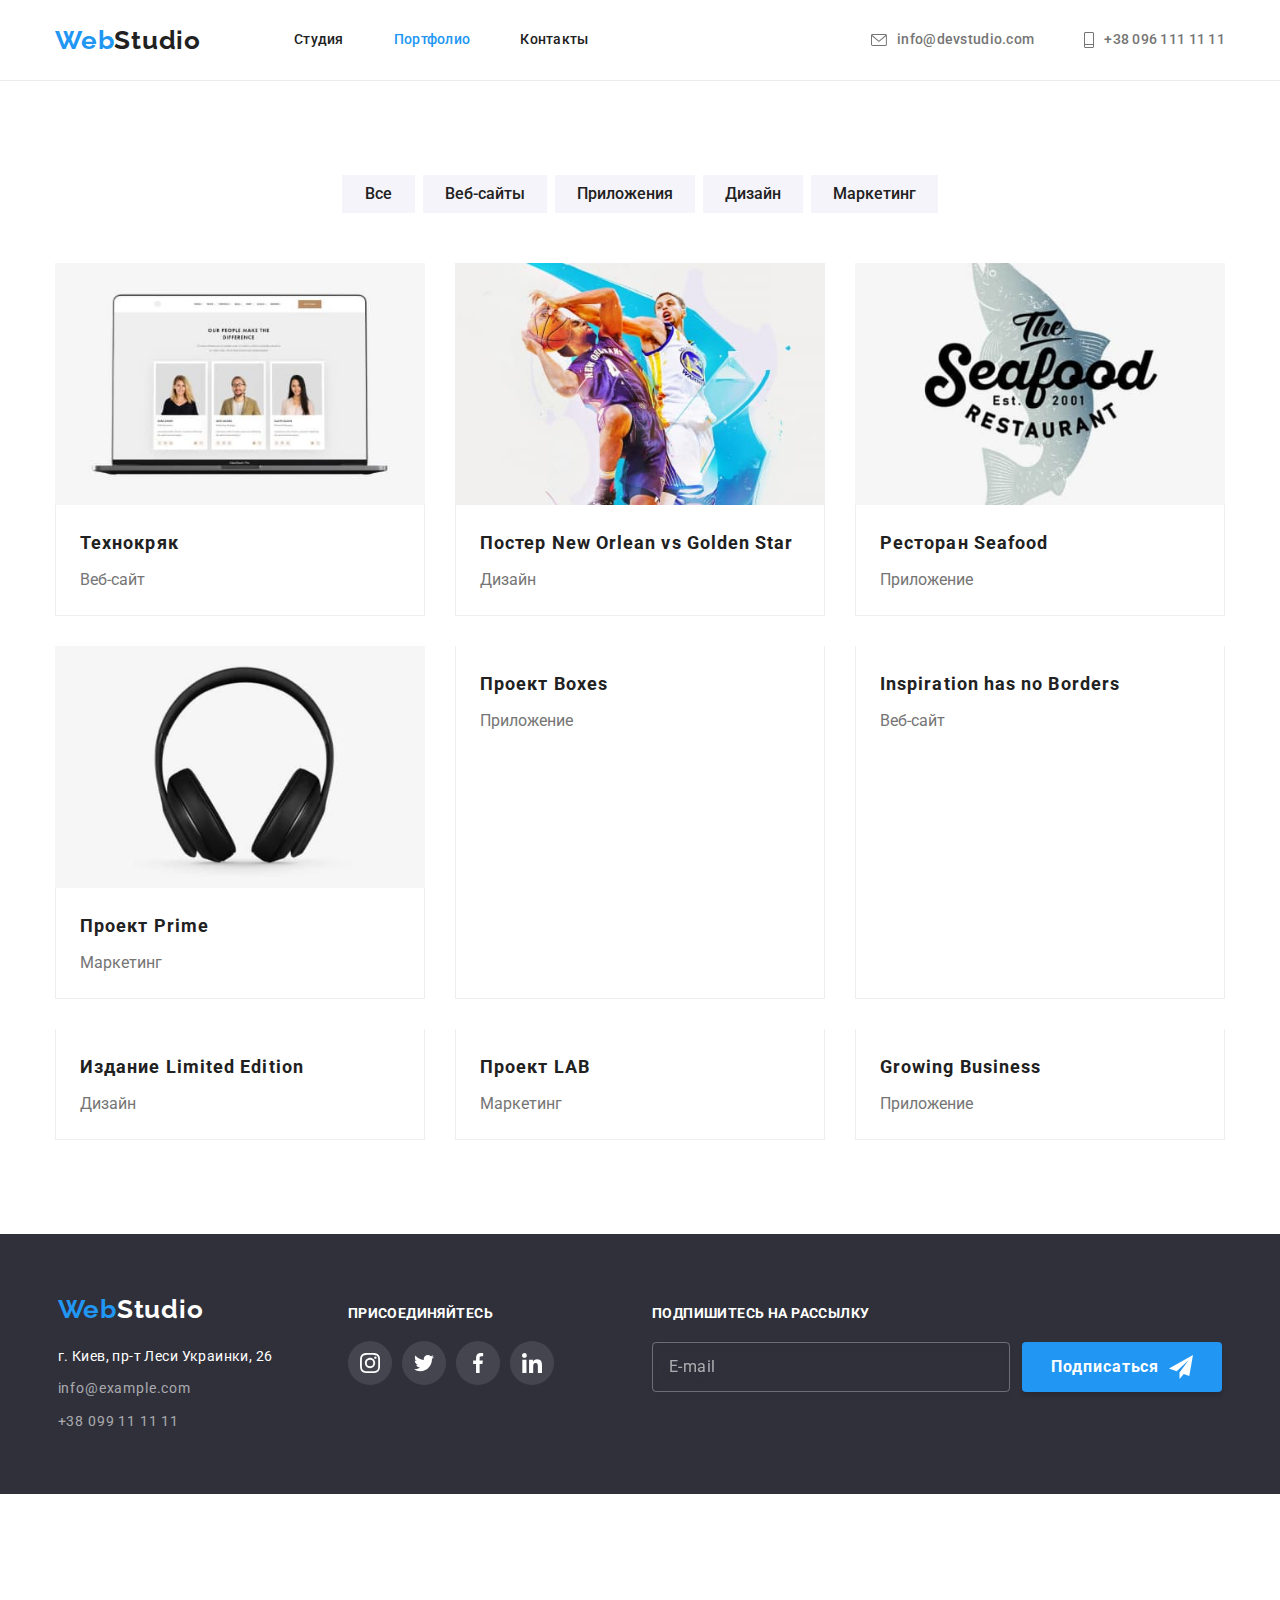
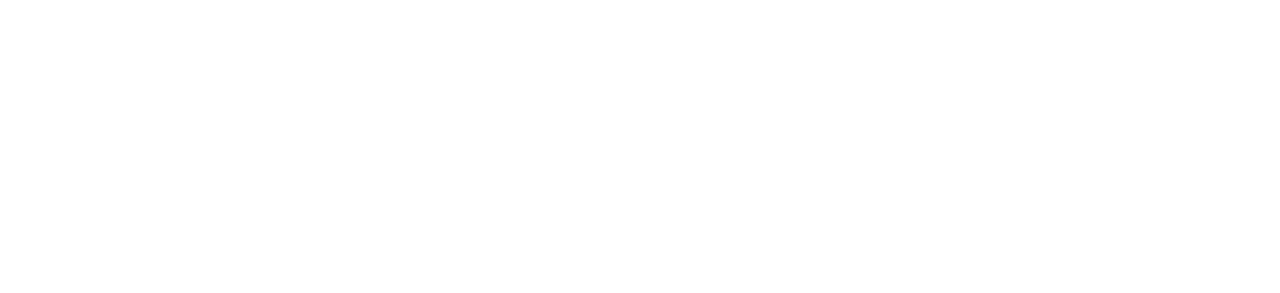
==== commit 62b4d9ab: "For after forth inspection" ====
--- a/portfolio.html
+++ b/portfolio.html
@@ -441,10 +441,10 @@
             <a href="" class="footer-logo details">Web<span class="footer-logospan">Studio</span></a>
             <address>
                 <ul class="dot">
-                    <li class="footer-adress"><a class="foot-ad" href=""> г. Киев, пр-т Леси Украинки, 26 </a></li>
+                    <li class="footer-adress"><a class="foot-ad" href="">г. Киев, пр-т Леси Украинки, 26</a></li>
                     <li class="footer-contacts"><a class="foot-cont" href="mailto:info@example.com">info@example.com</a>
                     </li>
-                    <li class="footer-contacts"><a class="foot-cont" href="tel:+380991111111">+38099111111</a></li>
+                    <li class="footer-contacts"><a class="foot-cont" href="tel:+380991111111">+38 099 11 11 11</a></li>
                 </ul>
             </address>
         </div>
--- a/css/main.min.css
+++ b/css/main.min.css
@@ -1 +1 @@
-body{background-color:#fff;color:#212121;font-family:"Roboto",sans-serif;margin:0}html{-webkit-box-sizing:border-box;box-sizing:border-box}p,h1,h2,h3,h4,h5,h6{margin:0}ul{margin:0;padding-left:0;list-style:none}button{cursor:pointer;border:1px solid rgba(0,0,0,0)}a{text-decoration:none;color:currentColor}.img{display:block;max-width:100%;height:auto;width:100%}.dot{list-style:none}.container{width:1200px;padding-left:15px;padding-right:15px;margin:0 auto}@media screen and (max-width: 479px){.container{width:90%}}@media screen and (min-width: 480px){.container{max-width:480px}}@media screen and (min-width: 768px){.container{max-width:768px}}@media screen and (min-width: 1200px){.container{max-width:1200px}}.visually-hidden{position:absolute;white-space:nowrap;width:1px;height:1px;overflow:hidden;border:0;padding:0;clip:rect(0 0 0 0);-webkit-clip-path:inset(50%);clip-path:inset(50%);margin:-1px}.header{border-bottom:1px solid #ececec}.header .container{display:-webkit-box;display:-ms-flexbox;display:flex;height:60px;-webkit-box-align:center;-ms-flex-align:center;align-items:center}@media screen and (min-width: 768px){.header .container{height:80px}}@media screen and (max-width: 1199px){.header .container{-webkit-box-pack:justify;-ms-flex-pack:justify;justify-content:space-between}}.header-nav{display:-webkit-box;display:-ms-flexbox;display:flex;-webkit-box-align:center;-ms-flex-align:center;align-items:center}.header-logo{color:#2196f3;font-family:"Raleway";font-weight:700;font-size:24px;line-height:1.17;letter-spacing:.03em;text-decoration:none}@media screen and (min-width: 768px){.header-logo{margin-right:88px}}@media screen and (min-width: 1200px){.header-logo{margin-right:93px;font-size:26px;line-height:1.19}}.header-logo-studio{color:#212121}.menu{display:none}@media screen and (min-width: 768px){.menu{display:-webkit-box;display:-ms-flexbox;display:flex;-webkit-box-align:center;-ms-flex-align:center;align-items:center;-ms-flex-pack:distribute;justify-content:space-around}}.menu-item{margin-right:50px}.menu-item:nth-child(3n){margin-right:0}.header-studio,.header-portfolio-contacts{-webkit-transition-property:color;transition-property:color;-webkit-transition-duration:250ms;transition-duration:250ms;-webkit-transition-timing-function:cubic-bezier(0.4, 0, 0.2, 1);transition-timing-function:cubic-bezier(0.4, 0, 0.2, 1);display:block;font-weight:500;font-size:14px;line-height:1.14;letter-spacing:.02em;color:#212121;text-decoration:none;padding-top:32px;padding-bottom:32px}.header-studio:active,.header-studio:hover,.header-studio:focus,.header-portfolio-contacts:active,.header-portfolio-contacts:hover,.header-portfolio-contacts:focus{color:#2196f3}.current{position:relative;color:#2196f3}.header-portfolio-contacts .current{color:#2196f3}.current::after{content:"";position:absolute;bottom:0;display:block;width:100%;height:4px;border-radius:2px;background-color:#2196f3;opacity:0}.current:hover::after,.current:focus::after,.current:active::after{opacity:1}.contact-list{display:none;-webkit-box-align:center;-ms-flex-align:center;align-items:center}@media screen and (min-width: 768px){.contact-list{display:block;margin-left:auto}}@media screen and (min-width: 1200px){.contact-list{display:-webkit-box;display:-ms-flexbox;display:flex;vertical-align:middle;padding-top:32px;padding-bottom:32px;margin:auto}}.contacts-link{-webkit-transition-property:color;transition-property:color;-webkit-transition-duration:250ms;transition-duration:250ms;-webkit-transition-timing-function:cubic-bezier(0.4, 0, 0.2, 1);transition-timing-function:cubic-bezier(0.4, 0, 0.2, 1);font-weight:500;font-size:14px;line-height:1.14;letter-spacing:.02em;color:#757575;display:-webkit-box;display:-ms-flexbox;display:flex;-webkit-box-align:center;-ms-flex-align:center;align-items:center}.contacts-link:hover,.contacts-link:focus{color:#2196f3}.header-email:not(:last-child){margin-bottom:10px}@media screen and (min-width: 1200px){.header-email:not(:last-child){margin-bottom:0;margin-right:50px}}.header-post-icon,.header-tel-icon{-ms-flex-item-align:center;align-self:center;margin-right:10px;fill:currentColor}.header-post-icon:hover,.header-post-icon:focus,.header-tel-icon:hover,.header-tel-icon:focus{color:#2196f3}.header-post-icon:hover,.header-tel-icon:hover{color:#2196f3}.hero-section{padding-top:120px;padding-bottom:120px;text-align:center;-webkit-box-align:center;-ms-flex-align:center;align-items:center;background-color:#2f303a;max-width:1600px;margin-left:auto;margin-right:auto;background:-webkit-gradient(linear, left top, left bottom, from(rgba(47, 48, 58, 0.4)), to(rgba(47, 48, 58, 0.4))),url(../images/mobile/hero-mobile-1x-480-mino.jpg);background:linear-gradient(rgba(47, 48, 58, 0.4), rgba(47, 48, 58, 0.4)),url(../images/mobile/hero-mobile-1x-480-mino.jpg);background-size:cover;background-position:center}@media screen and (min-width: 768px){.hero-section{max-width:768px;max-height:400px}}@media screen and (min-width: 1200px){.hero-section{max-width:1600px;min-height:600px;padding-top:200px;padding-bottom:200px;-webkit-box-align:center;-ms-flex-align:center;align-items:center}}@media(min-device-pixel-ratio: 2),(-webkit-min-device-pixel-ratio: 2),(min-resolution: 192dpi),(min-resolution: 2dppx){.hero-section{background-image:-webkit-gradient(linear, left top, right top, from(rgba(47, 48, 58, 0.4)), to(rgba(47, 48, 58, 0.4))),url(../images/mobile/hero-mobile-2x-960-mino.jpg);background-image:linear-gradient(to right, rgba(47, 48, 58, 0.4), rgba(47, 48, 58, 0.4)),url(../images/mobile/hero-mobile-2x-960-mino.jpg)}}@media screen and (min-width: 768px){.hero-section{background-image:-webkit-gradient(linear, left top, right top, from(rgba(47, 48, 58, 0.4)), to(rgba(47, 48, 58, 0.4))),url(../images/tablet/hero-tablet-1x-768-mino.jpg);background-image:linear-gradient(to right, rgba(47, 48, 58, 0.4), rgba(47, 48, 58, 0.4)),url(../images/tablet/hero-tablet-1x-768-mino.jpg)}}@media(min-device-pixel-ratio: 2),(-webkit-min-device-pixel-ratio: 2),(min-resolution: 192dpi),(min-resolution: 2dppx){.hero-section{background-image:-webkit-gradient(linear, left top, right top, from(rgba(47, 48, 58, 0.4)), to(rgba(47, 48, 58, 0.4))),url(../images/tablet/hero-tablet-2x-1536-mino.jpg);background-image:linear-gradient(to right, rgba(47, 48, 58, 0.4), rgba(47, 48, 58, 0.4)),url(../images/tablet/hero-tablet-2x-1536-mino.jpg)}}@media screen and (min-width: 1200px){.hero-section{background-image:-webkit-gradient(linear, left top, right top, from(rgba(47, 48, 58, 0.4)), to(rgba(47, 48, 58, 0.4))),url(../images/desktop/hero-desktop-1x-1600-mino.jpg);background-image:linear-gradient(to right, rgba(47, 48, 58, 0.4), rgba(47, 48, 58, 0.4)),url(../images/desktop/hero-desktop-1x-1600-mino.jpg)}}@media(min-device-pixel-ratio: 2),(-webkit-min-device-pixel-ratio: 2),(min-resolution: 192dpi),(min-resolution: 2dppx){.hero-section{background-image:-webkit-gradient(linear, left top, right top, from(rgba(47, 48, 58, 0.4)), to(rgba(47, 48, 58, 0.4))),url(../images/desktop/hero-desktop-2x-3200-mino.jpg);background-image:linear-gradient(to right, rgba(47, 48, 58, 0.4), rgba(47, 48, 58, 0.4)),url(../images/desktop/hero-desktop-2x-3200-mino.jpg)}}.hero-title{margin-top:0;margin-bottom:30px;color:#fff;font-weight:900;font-size:26px;line-height:1.62;letter-spacing:.06em;text-transform:uppercase}@media screen and (min-width: 1200px){.hero-title{font-size:44px;line-height:1.36}}.button-hero{border-radius:4px;padding:10px 32px;min-width:200px;color:#fff;background-color:#2196f3;font-family:Roboto;font-weight:700;font-size:16px;line-height:1.88;-webkit-box-align:center;-ms-flex-align:center;align-items:center;letter-spacing:.06em;cursor:pointer;-webkit-transition:background-color 250ms cubic-bezier(0.4, 0, 0.2, 1);transition:background-color 250ms cubic-bezier(0.4, 0, 0.2, 1)}.button-hero:hover,.button-hero:focus,.button-hero:active{background-color:#2196f3;color:#fff}.benefits{padding:60px 0}@media screen and (min-width: 1200px){.benefits{padding:94px 0}}.benefits__item{margin:-30px}@media screen and (min-width: 768px){.benefits__item{display:-webkit-box;display:-ms-flexbox;display:flex;-ms-flex-wrap:wrap;flex-wrap:wrap;margin:-15px}}.benefit-item{max-width:450px;margin:30px}@media screen and (min-width: 768px){.benefit-item{width:calc((100% - 60px)/2);margin:15px}}@media screen and (min-width: 1200px){.benefit-item{width:calc((100% - 120px)/4)}}.benefit__wrapper{display:-webkit-box;display:-ms-flexbox;display:flex;-webkit-box-pack:center;-ms-flex-pack:center;justify-content:center;-webkit-box-align:center;-ms-flex-align:center;align-items:center;margin-top:0;margin-bottom:30px;height:120px;border-radius:4px;background-color:#f5f4fa}.benefits__title{margin-top:0;margin-bottom:10px;color:#212121;font-weight:700;font-size:14px;line-height:1.14;letter-spacing:.03em;text-transform:uppercase}.benefits__text{font-weight:400;font-size:14px;line-height:1.71;letter-spacing:.03em;color:#757575;text-transform:none}@media screen and (max-width: 1199px){.work{display:none}}@media screen and (min-width: 1200px){.work{padding-bottom:94px}}.work__list{display:-webkit-box;display:-ms-flexbox;display:flex;-webkit-box-pack:justify;-ms-flex-pack:justify;justify-content:space-between}.work__title{margin-bottom:50px;font-weight:700;font-size:36px;line-height:1.16;text-align:center;letter-spacing:.03em;color:#212121}.work__box{position:relative}.work__tab{position:absolute;left:0;bottom:0;width:100%;background:rgba(47,48,58,.8)}.work__text{display:-webkit-box;display:-ms-flexbox;display:flex;-webkit-box-pack:center;-ms-flex-pack:center;justify-content:center;-webkit-box-align:center;-ms-flex-align:center;align-items:center;height:70px;width:100%;font-family:"Roboto";font-weight:700;font-size:14px;line-height:16px;text-align:center;letter-spacing:.03em;text-transform:uppercase;color:#fff}.team{background:#f5f4fa;padding:60px 0}@media screen and (min-width: 1200px){.team{padding:94px 0}}.team__title{margin-bottom:30px;font-weight:700;font-size:28px;line-height:1.18;text-align:center;letter-spacing:.03em;color:#212121}@media screen and (min-width: 1200px){.team__title{margin-bottom:50px;font-size:36px;line-height:1.17}}@media screen and (min-width: 768px){.team__list{display:-webkit-box;display:-ms-flexbox;display:flex;-ms-flex-wrap:wrap;flex-wrap:wrap;margin:0 -15px -15px -15px}}@media screen and (min-width: 1200px){.team__list{margin:0 -15px -15px -15px}}.photo-boxes{background:#fff;-webkit-box-shadow:0px 1px 3px rgba(0,0,0,.12),0px 1px 1px rgba(0,0,0,.14),0px 2px 1px rgba(0,0,0,.2);box-shadow:0px 1px 3px rgba(0,0,0,.12),0px 1px 1px rgba(0,0,0,.14),0px 2px 1px rgba(0,0,0,.2);border-radius:0px 0px 4px 4px;max-width:450px;margin-bottom:30px}@media screen and (max-width: 767px){.photo-boxes:last-child{margin-bottom:0}}@media screen and (min-width: 768px){.photo-boxes{margin:15px;width:calc((100% - 60px)/2)}}@media screen and (min-width: 1200px){.photo-boxes{width:calc((100% - 120px)/4)}}.team-description{padding:30px 5px}.name{font-weight:500;font-size:16px;line-height:1.18;letter-spacing:.03em;text-align:center;margin-bottom:10px;color:#212121}.job-title{font-weight:400;font-size:16px;line-height:1.18;letter-spacing:.03em;text-align:center;margin-bottom:16px;color:#757575}.team-soc-list{display:-webkit-box;display:-ms-flexbox;display:flex;-webkit-box-pack:center;-ms-flex-pack:center;justify-content:center}.team-soc-item{width:44px;height:44px;margin-left:10px}.team-soc-link{-webkit-transition-property:color,background-color;transition-property:color,background-color;-webkit-transition-duration:250ms;transition-duration:250ms;-webkit-transition-timing-function:cubic-bezier(0.4, 0, 0.2, 1);transition-timing-function:cubic-bezier(0.4, 0, 0.2, 1);display:-webkit-box;display:-ms-flexbox;display:flex;-webkit-box-align:center;-ms-flex-align:center;align-items:center;-webkit-box-pack:center;-ms-flex-pack:center;justify-content:center;width:100%;height:100%;border-radius:50%;color:#afb1b8}.team-soc-link:hover,.team-soc-link:focus{background-color:#2196f3;color:#fff}.team-soc-icon{fill:currentColor}.clients{padding:60px 0}@media screen and (min-width: 1200px){.clients{padding:94px 0}}.clients-title{margin-top:0;margin-bottom:30px;font-weight:700;font-size:28px;line-height:1.18;text-align:center;letter-spacing:.03em;color:#212121}@media screen and (min-width: 1200px){.clients-title{margin-bottom:50px;font-size:36px;line-height:1.17}}.clients-list{-webkit-box-pack:center;-ms-flex-pack:center;justify-content:center;display:-webkit-box;display:-ms-flexbox;display:flex;-ms-flex-wrap:wrap;flex-wrap:wrap;margin:-15px}.clients-item{width:170px;height:92px;margin:15px;width:calc((100% - 60px)/2)}@media screen and (min-width: 768px){.clients-item{width:calc((100% - 90px)/3)}}@media screen and (min-width: 1200px){.clients-item{width:calc((100% - 180px)/6)}}.clients-link{-webkit-transition-property:color,border;transition-property:color,border;-webkit-transition-duration:250ms;transition-duration:250ms;-webkit-transition-timing-function:cubic-bezier(0.4, 0, 0.2, 1);transition-timing-function:cubic-bezier(0.4, 0, 0.2, 1);display:-webkit-box;display:-ms-flexbox;display:flex;-ms-flex-line-pack:center;align-content:center;-webkit-box-pack:center;-ms-flex-pack:center;justify-content:center;-ms-flex-wrap:wrap;flex-wrap:wrap;width:100%;height:100%;border:1px solid #afb1b8;border-radius:4px;color:#afb1b8}.clients-link:hover,.clients-link:focus{color:#2196f3;border-color:#2196f3}.clients-icon{fill:currentColor}.footer{background:#2f303a;padding-top:60px;padding-bottom:60px}@media screen and (min-width: 768px){.footer .container{display:-webkit-box;display:-ms-flexbox;display:flex;-ms-flex-wrap:wrap;flex-wrap:wrap;-ms-flex-pack:distribute;justify-content:space-around}}@media screen and (min-width: 1200px){.footer .container{-webkit-box-align:baseline;-ms-flex-align:baseline;align-items:baseline}}.footer-wrapper{margin-bottom:60px;text-align:center}@media screen and (min-width: 1200px){.footer-wrapper{text-align:left;margin-bottom:0}}.footer-logo{display:inline-block;margin-bottom:20px;font-family:"Raleway";font-weight:700;font-size:24px;line-height:1.17;letter-spacing:.03em;color:#2196f3;text-decoration:none}@media screen and (min-width: 1200px){.footer-logo{font-size:26px;line-height:1.19}}.footer-logospan{color:#fff}.details{margin-bottom:20px;display:inline-block}.footer-adress{margin-bottom:9px}.foot-ad{-webkit-transition-property:color;transition-property:color;-webkit-transition-duration:250ms;transition-duration:250ms;-webkit-transition-timing-function:cubic-bezier(0.4, 0, 0.2, 1);transition-timing-function:cubic-bezier(0.4, 0, 0.2, 1);font-family:"Roboto";font-style:normal;font-weight:400;font-size:14px;line-height:1.7;letter-spacing:.03em;color:#fff;text-decoration:none}.foot-ad:hover,.foot-ad:focus{color:#2196f3}.foot-cont{-webkit-transition-property:color;transition-property:color;-webkit-transition-duration:250ms;transition-duration:250ms;-webkit-transition-timing-function:cubic-bezier(0.4, 0, 0.2, 1);transition-timing-function:cubic-bezier(0.4, 0, 0.2, 1);font-family:"Roboto";font-style:normal;font-weight:400;font-size:14px;line-height:1.7;letter-spacing:.03em;color:rgba(255,255,255,.6);text-decoration:none}.foot-cont:hover,.foot-cont:focus{color:#2196f3}.footer-contacts:nth-child(3n){margin-bottom:0}.footer-soc{margin-bottom:60px;text-align:center}@media screen and (min-width: 1200px){.footer-soc{text-align:left;margin-left:70px;margin-bottom:0}}.footer-soc-list{display:-webkit-box;display:-ms-flexbox;display:flex;-webkit-box-pack:center;-ms-flex-pack:center;justify-content:center}.footer-soc-title{margin-top:0;margin-bottom:20px;display:block;font-size:14px;line-height:16px;letter-spacing:.03em;text-transform:uppercase;color:#fff}.footer-soc-item{width:44px;height:44px;margin-left:10px}.footer-soc-item:nth-child(1){margin-left:0}.footer-item:not(:last-child){margin-bottom:9px}.footer-soc-link{-webkit-transition-property:color,background-color;transition-property:color,background-color;-webkit-transition-duration:250ms;transition-duration:250ms;-webkit-transition-timing-function:cubic-bezier(0.4, 0, 0.2, 1);transition-timing-function:cubic-bezier(0.4, 0, 0.2, 1);display:-webkit-box;display:-ms-flexbox;display:flex;-webkit-box-align:center;-ms-flex-align:center;align-items:center;-webkit-box-pack:center;-ms-flex-pack:center;justify-content:center;width:44px;height:44px;border-radius:50%;color:#fff;background-image:radial-gradient(rgba(255, 255, 255, 0.1), rgba(255, 255, 255, 0.1))}.footer-soc-link:hover,.footer-soc-link:focus{background-color:#2196f3}.footer-soc-icon{fill:currentColor}.footer-mailing-list{text-align:center}@media screen and (min-width: 768px)and (max-width: 1200px){.footer-mailing-list{width:450px}}@media screen and (min-width: 1200px){.footer-mailing-list{text-align:left;margin-left:93px;margin-bottom:0}}.mailing-text{margin-bottom:20px;padding-top:12px;font-weight:700;font-size:14px;line-height:1.14;letter-spacing:.03em;text-transform:uppercase;color:#fff}@media screen and (min-width: 1200px){.mailing-form{display:-webkit-box;display:-ms-flexbox;display:flex;-webkit-box-align:center;-ms-flex-align:center;align-items:center}}.mailing-input{margin-right:12px;margin-bottom:20px;padding-left:16px;min-width:358px;height:50px;color:rgba(255,255,255,.6);background-color:rgba(0,0,0,0);border:1px solid rgba(255,255,255,.3);-webkit-filter:drop-shadow(0px 4px 4px rgba(0, 0, 0, 0.15));filter:drop-shadow(0px 4px 4px rgba(0, 0, 0, 0.15));border-radius:4px}.mailing-input::-webkit-input-placeholder{font-size:16px;line-height:1.25;letter-spacing:.03em;color:rgba(255,255,255,.6)}.mailing-input::-moz-placeholder{font-size:16px;line-height:1.25;letter-spacing:.03em;color:rgba(255,255,255,.6)}.mailing-input:-ms-input-placeholder{font-size:16px;line-height:1.25;letter-spacing:.03em;color:rgba(255,255,255,.6)}.mailing-input::-ms-input-placeholder{font-size:16px;line-height:1.25;letter-spacing:.03em;color:rgba(255,255,255,.6)}.mailing-input::placeholder{font-size:16px;line-height:1.25;letter-spacing:.03em;color:rgba(255,255,255,.6)}@media screen and (min-width: 1200px){.mailing-input{width:358px;margin-bottom:0;margin-right:12px}}.mailing-button{display:-webkit-box;display:-ms-flexbox;display:flex;-webkit-box-align:center;-ms-flex-align:center;align-items:center;-webkit-box-pack:justify;-ms-flex-pack:justify;justify-content:space-between;margin-right:auto;margin-left:auto;width:200px;padding:10px 29px;font-weight:700;font-size:16px;line-height:30px;letter-spacing:.06em;color:#fff;background-color:#2196f3;-webkit-box-shadow:0px 4px 4px rgba(0,0,0,.15);box-shadow:0px 4px 4px rgba(0,0,0,.15);border-radius:4px;border:none;cursor:pointer}.telegram-icon{margin-left:10px;fill:#fff}.backdrop{position:fixed;top:0;left:0;width:100%;height:100%;background-color:rgba(0,0,0,.2);-webkit-transition-property:opacity,visibility;transition-property:opacity,visibility;-webkit-transition-duration:250ms;transition-duration:250ms;-webkit-transition-timing-function:cubic-bezier(0.4, 0, 0.2, 1);transition-timing-function:cubic-bezier(0.4, 0, 0.2, 1)}.backdrop.is-hidden{visibility:hidden;opacity:0;pointer-events:none}.modal{position:absolute;top:50%;left:50%;-webkit-transform:translate(-50%, -50%);transform:translate(-50%, -50%);margin:0;width:450px;max-height:581px;background-color:#fff;-webkit-box-shadow:0px 1px 3px rgba(0,0,0,.12),0px 1px 1px rgba(0,0,0,.14),0px 2px 1px rgba(0,0,0,.2);box-shadow:0px 1px 3px rgba(0,0,0,.12),0px 1px 1px rgba(0,0,0,.14),0px 2px 1px rgba(0,0,0,.2);border-radius:4px}@media screen and (min-width: 1200px){.modal{width:528px}}.modal-inner{display:block;width:100%;margin:0;padding:40px 39px 40px 41px}.close-button{position:absolute;top:8px;right:8px;width:30px;height:30px;margin:0;padding:6px 7px 6px 6px;-webkit-box-pack:center;-ms-flex-pack:center;justify-content:center;-webkit-box-align:center;-ms-flex-align:center;align-items:center;border-radius:50%;border:1px solid rgba(0,0,0,.1);background-color:#fff;cursor:pointer}.modal-icon{-webkit-transition-property:fill;transition-property:fill;-webkit-transition-duration:250ms;transition-duration:250ms;-webkit-transition-timing-function:cubic-bezier(0.4, 0, 0.2, 1);transition-timing-function:cubic-bezier(0.4, 0, 0.2, 1)}.close-button:hover .modal-icon{fill:#2196f3}.modal-title{display:block;margin-bottom:12px;margin-right:0;font-size:20px;line-height:1.15;-webkit-box-pack:center;-ms-flex-pack:center;justify-content:center;text-align:center;letter-spacing:.03em;color:#212121}.form-field{display:block;-webkit-box-align:center;-ms-flex-align:center;align-items:center;margin:0;margin-bottom:10px;align-items:center}.form-field-label{display:block;margin-bottom:4px;font-size:12px;line-height:1.02;letter-spacing:.01em;color:#757575}.form-field-input{width:100%;height:40px;font-family:inherit;border:1px solid rgba(33,33,33,.2);border-radius:4px;padding:12px 12px 12px 42px;cursor:pointer;-webkit-transition:-webkit-transform 250ms cubic-bezier(0.4, 0, 0.2, 1);transition:-webkit-transform 250ms cubic-bezier(0.4, 0, 0.2, 1);transition:transform 250ms cubic-bezier(0.4, 0, 0.2, 1);transition:transform 250ms cubic-bezier(0.4, 0, 0.2, 1), -webkit-transform 250ms cubic-bezier(0.4, 0, 0.2, 1)}.form-field-inner{position:relative;margin-bottom:10px}.form-field-icon{position:absolute;left:12px;top:50%;width:16px;height:16px;-webkit-transform:translateY(-50%);transform:translateY(-50%);-webkit-transition:-webkit-transform 250ms cubic-bezier(0.4, 0, 0.2, 1);transition:-webkit-transform 250ms cubic-bezier(0.4, 0, 0.2, 1);transition:transform 250ms cubic-bezier(0.4, 0, 0.2, 1);transition:transform 250ms cubic-bezier(0.4, 0, 0.2, 1), -webkit-transform 250ms cubic-bezier(0.4, 0, 0.2, 1)}.form-field-input:focus~.form-field-icon{fill:#2196f3}.form-field-comment{margin-top:0;margin-bottom:20px}.form-field-condition .terms-condition-label{font-size:12px;line-height:1.02;letter-spacing:.01em;color:#757575}@media screen and (min-width: 1200px){.form-field-condition .terms-condition-label{font-size:14px;line-height:1.71}}.form-field-textarea{width:100%;height:120px;padding:12px 16px;border:1px solid rgba(33,33,33,.2);border-radius:4px;resize:none}.form-field-textarea:focus{outline:none;border-color:#2196f3}.form-field-textarea::-webkit-input-placeholder{font-weight:400;font-size:14px;line-height:1.14;letter-spacing:.01em;color:rgba(117,117,117,.5)}.form-field-textarea::-moz-placeholder{font-weight:400;font-size:14px;line-height:1.14;letter-spacing:.01em;color:rgba(117,117,117,.5)}.form-field-textarea:-ms-input-placeholder{font-weight:400;font-size:14px;line-height:1.14;letter-spacing:.01em;color:rgba(117,117,117,.5)}.form-field-textarea::-ms-input-placeholder{font-weight:400;font-size:14px;line-height:1.14;letter-spacing:.01em;color:rgba(117,117,117,.5)}.form-field-textarea::placeholder{font-weight:400;font-size:14px;line-height:1.14;letter-spacing:.01em;color:rgba(117,117,117,.5)}.terms-condition-label{margin-left:0}.terms-condition-input{margin-right:8px}.terms-condition-text{color:#2196f3;text-decoration:underline}.form-field-button{-webkit-transform:translateX(57%);transform:translateX(57%);padding:10px 56px;color:#fff;background-color:#2196f3;font-weight:700;font-size:16px;line-height:1.89;letter-spacing:.06em;-webkit-box-shadow:0px 4px 4px rgba(0,0,0,.15);box-shadow:0px 4px 4px rgba(0,0,0,.15);border:none;border-radius:4px;cursor:pointer}.checkbox{display:-webkit-box;display:-ms-flexbox;display:flex;-webkit-box-align:center;-ms-flex-align:center;align-items:center;margin-bottom:30px}.terms-condition-input{-webkit-appearance:none;-moz-appearance:none;appearance:none}.terms-condition-input:checked+.checkbox-icon{background-color:#2196f3;border:none;display:block}.checkbox-control{display:-webkit-box;display:-ms-flexbox;display:flex;-webkit-box-pack:center;-ms-flex-pack:center;justify-content:center;-webkit-box-align:center;-ms-flex-align:center;align-items:center;-ms-flex-negative:0;flex-shrink:0;width:15px;height:15px;margin-left:0;margin-right:7px;border-radius:2px;border:1px solid #212121}@media screen and (min-width: 1200px){.checkbox-control{margin-left:13px}}.checkbox-icon{-ms-flex-negative:0;flex-shrink:0;display:none;width:16px;height:15px;border-radius:2px}.terms-condition-label{display:-webkit-box;display:-ms-flexbox;display:flex;-webkit-box-orient:horizontal;-webkit-box-direction:reverse;-ms-flex-direction:row-reverse;flex-direction:row-reverse;margin:0;font-size:14px;line-height:1.71px;letter-spacing:.03em;-webkit-box-align:center;-ms-flex-align:center;align-items:center;-webkit-box-pack:center;-ms-flex-pack:center;justify-content:center}.terms-condition-label a{color:#2196f3;border-bottom:1px solid #2196f3}.section-portfolio{padding:60px 0}@media screen and (min-width: 1200px){.section-portfolio{padding:94px 0}}.btn{display:-webkit-box;display:-ms-flexbox;display:flex;-ms-flex-wrap:wrap;flex-wrap:wrap;margin-bottom:40px}@media screen and (max-width: 767px){.btn{margin-top:-15px}}@media screen and (min-width: 768px){.btn{-webkit-box-pack:center;-ms-flex-pack:center;justify-content:center}}@media screen and (min-width: 768px)and (max-width: 1199px){.btn{margin-bottom:30px}}@media screen and (min-width: 1200px){.btn{margin-bottom:50px}}.item-button{background-color:#f5f4fa}.item-button+.item-button{margin-left:8px}@media screen and (max-width: 767px){.item-button{margin-top:15px}}@media screen and (min-width: 768px){.item-button:last-child{margin-right:0}}.btn .color{margin-top:0;display:inline-block;border-radius:4px;min-width:73px;padding:6px 22px;margin-right:8px;text-align:center;border:1px solid;background-color:#212121;color:#212121;background-color:#f5f4fa;font-family:inherit;font-size:16px;font-weight:500;line-height:1.63;cursor:pointer;border:none;-webkit-transition:color 250ms cubic-bezier(0.4, 0, 0.2, 1),background-color 250ms cubic-bezier(0.4, 0, 0.2, 1),-webkit-box-shadow 250ms cubic-bezier(0.4, 0, 0.2, 1);transition:color 250ms cubic-bezier(0.4, 0, 0.2, 1),background-color 250ms cubic-bezier(0.4, 0, 0.2, 1),-webkit-box-shadow 250ms cubic-bezier(0.4, 0, 0.2, 1);transition:color 250ms cubic-bezier(0.4, 0, 0.2, 1),background-color 250ms cubic-bezier(0.4, 0, 0.2, 1),box-shadow 250ms cubic-bezier(0.4, 0, 0.2, 1);transition:color 250ms cubic-bezier(0.4, 0, 0.2, 1),background-color 250ms cubic-bezier(0.4, 0, 0.2, 1),box-shadow 250ms cubic-bezier(0.4, 0, 0.2, 1),-webkit-box-shadow 250ms cubic-bezier(0.4, 0, 0.2, 1)}.btn .color:hover,.btn .color:focus{color:#fff;background-color:#2196f3}.cards{background-color:#fff}.color:hover,.color:focus{-webkit-box-shadow:0px 2px 1px 0px rgba(0,0,0,.2),0px 1px 1px 0px rgba(0,0,0,.14),0px 1px 3px 0px rgba(0,0,0,.12);box-shadow:0px 2px 1px 0px rgba(0,0,0,.2),0px 1px 1px 0px rgba(0,0,0,.14),0px 1px 3px 0px rgba(0,0,0,.12)}@media screen and (min-width: 768px){.card{display:-webkit-box;display:-ms-flexbox;display:flex;-ms-flex-wrap:wrap;flex-wrap:wrap;margin:-15px}}.flex-element{position:relative;margin-right:30px;margin-bottom:30px;width:450px}@media screen and (max-width: 767px){.flex-element{margin-bottom:30px}.flex-element:last-child{margin-bottom:0}}@media screen and (min-width: 768px){.flex-element{margin:15px;max-width:354px;width:calc((100% - 60px)/2)}}@media screen and (min-width: 1200px){.flex-element{max-width:370px;width:calc((100% - 90px)/3)}}.element-decor{display:-webkit-box;display:-ms-flexbox;display:flex;-webkit-box-orient:vertical;-webkit-box-direction:normal;-ms-flex-direction:column;flex-direction:column;-webkit-transition:-webkit-box-shadow 250ms cubic-bezier(0.4, 0, 0.2, 1);transition:-webkit-box-shadow 250ms cubic-bezier(0.4, 0, 0.2, 1);transition:box-shadow 250ms cubic-bezier(0.4, 0, 0.2, 1);transition:box-shadow 250ms cubic-bezier(0.4, 0, 0.2, 1), -webkit-box-shadow 250ms cubic-bezier(0.4, 0, 0.2, 1)}.element-decor:hover{-webkit-box-shadow:1px 4px 6px 0px rgba(0,0,0,.16),0px 4px 4px 0px rgba(0,0,0,.06),0px 1px 1px 0px rgba(0,0,0,.12);box-shadow:1px 4px 6px 0px rgba(0,0,0,.16),0px 4px 4px 0px rgba(0,0,0,.06),0px 1px 1px 0px rgba(0,0,0,.12)}.card-photo{overflow:hidden;margin-top:0}.block{padding:20px 24px;border:1px solid #eee;border-top:0;-webkit-box-flex:1;-ms-flex-positive:1;flex-grow:1}.card-title{margin-top:0;margin-bottom:4px;color:#212121;font-weight:700;font-size:18px;line-height:2;letter-spacing:.06em}.card-text{margin-top:0;margin-bottom:0;color:#757575;font-size:16px;line-height:1.88}.overlay-card{position:relative;overflow:hidden}.overlay-text{position:absolute;top:0;left:0;height:294px;padding:63px 24px;-webkit-box-pack:left;-ms-flex-pack:left;justify-content:left;font-size:18px;line-height:1.56;letter-spacing:.03em;color:#fff;background-color:#2196f3;-webkit-transform:translateY(100%);transform:translateY(100%);-webkit-transition:-webkit-transform 250ms cubic-bezier(0.4, 0, 0.2, 1);transition:-webkit-transform 250ms cubic-bezier(0.4, 0, 0.2, 1);transition:transform 250ms cubic-bezier(0.4, 0, 0.2, 1);transition:transform 250ms cubic-bezier(0.4, 0, 0.2, 1), -webkit-transform 250ms cubic-bezier(0.4, 0, 0.2, 1)}.flex-element:hover .overlay-text{-webkit-transform:translateY(0);transform:translateY(0)}.menu-open-btn{margin-left:auto;margin-top:10px;margin-bottom:10px;padding:0;width:40px;height:40px;border:0;background-color:rgba(0,0,0,0);-webkit-transform:translateX(20px);transform:translateX(20px)}.menu-open-btn:hover,.menu-open-btn:focus{fill:#2196f3}.menu-open-btn{-webkit-transition-property:fill;transition-property:fill;-webkit-transition-duration:250ms;transition-duration:250ms;-webkit-transition-timing-function:cubic-bezier(0.4, 0, 0.2, 1);transition-timing-function:cubic-bezier(0.4, 0, 0.2, 1)}@media screen and (min-width: 768px){.menu-open-btn{display:none}}.close-open-btn{position:absolute;top:10px;right:15px;width:40px;height:40px;border:0;background-color:rgba(0,0,0,0)}.close-open-btn:hover,.close-open-btn:focus{fill:#2196f3}.mob-menu{display:-webkit-box;display:-ms-flexbox;display:flex;-webkit-box-orient:vertical;-webkit-box-direction:normal;-ms-flex-direction:column;flex-direction:column;-webkit-box-pack:justify;-ms-flex-pack:justify;justify-content:space-between;position:fixed;z-index:2;top:0;left:0;padding-top:48px;padding-bottom:48px;width:100vw;height:100vh;background-color:#fff;overflow-y:scroll}.mob-menu.is-hidden{-webkit-transform:translateX(-100%);transform:translateX(-100%)}@media screen and (min-width: 768px){.mob-menu{display:none}}.mobmenu-container{display:-webkit-box;display:-ms-flexbox;display:flex;-webkit-box-orient:vertical;-webkit-box-direction:normal;-ms-flex-direction:column;flex-direction:column;-webkit-box-pack:justify;-ms-flex-pack:justify;justify-content:space-between;width:100%;height:100%;margin-left:auto;margin-right:auto;overflow:auto}@media screen and (min-width: 480px){.mobmenu-container{max-width:480px}}.mob-menu-list{margin-left:40px;margin-right:40px}.mob-menu-item:not(:last-child){margin-bottom:32px}.mob-menu-link{display:block;font-weight:500;font-size:40px;line-height:1.18;letter-spacing:.02em;color:title-text-color}.mob-menu-link:hover,.mob-menu-link:focus{color:#2196f3}.mob-menu-link.active{color:#2196f3}.mob-contacts-list{margin-left:40px}.mob-tel{font-weight:500;font-size:34px;line-height:1.18;letter-spacing:.02em;color:#2196f3}.mob-post{font-weight:500;font-size:24px;line-height:1.16;letter-spacing:.02em;color:#757575}.mob-contacts-item:not(:last-child){margin-bottom:32px}.menu-soc-item:not(:first-child){margin-left:10px}.menu-soc-item:not(:last-child)::after{content:"";width:22px;border:1px solid rgba(33,33,33,.2);-webkit-transform:rotate(90deg);transform:rotate(90deg);margin-left:10px}.menu-soc-list{margin-bottom:48px;display:-webkit-box;display:-ms-flexbox;display:flex;-ms-flex-wrap:wrap;flex-wrap:wrap;margin-top:64px;margin-left:40px}.menu-soc-link{font-weight:500;font-size:18px;line-height:1.22;letter-spacing:.02em;color:#2196f3}/*# sourceMappingURL=main.min.css.map */+body{background-color:#fff;color:#212121;font-family:"Roboto",sans-serif;margin:0}html{-webkit-box-sizing:border-box;box-sizing:border-box}p,h1,h2,h3,h4,h5,h6{margin:0}ul{margin:0;padding-left:0;list-style:none}button{cursor:pointer;border:1px solid rgba(0,0,0,0)}a{text-decoration:none;color:currentColor}.img{display:block;max-width:100%;height:auto;width:100%}.dot{list-style:none}.container{width:1200px;padding-left:15px;padding-right:15px;margin:0 auto}@media screen and (max-width: 479px){.container{width:90%}}@media screen and (min-width: 480px){.container{max-width:480px}}@media screen and (min-width: 768px){.container{max-width:768px}}@media screen and (min-width: 1200px){.container{max-width:1200px}}.visually-hidden{position:absolute;white-space:nowrap;width:1px;height:1px;overflow:hidden;border:0;padding:0;clip:rect(0 0 0 0);-webkit-clip-path:inset(50%);clip-path:inset(50%);margin:-1px}.header{border-bottom:1px solid #ececec}.header .container{display:-webkit-box;display:-ms-flexbox;display:flex;height:60px;-webkit-box-align:center;-ms-flex-align:center;align-items:center}@media screen and (min-width: 768px){.header .container{height:80px}}@media screen and (max-width: 1199px){.header .container{-webkit-box-pack:justify;-ms-flex-pack:justify;justify-content:space-between}}.header-nav{display:-webkit-box;display:-ms-flexbox;display:flex;-webkit-box-align:center;-ms-flex-align:center;align-items:center}.header-logo{color:#2196f3;font-family:"Raleway";font-weight:700;font-size:24px;line-height:1.17;letter-spacing:.03em;text-decoration:none}@media screen and (min-width: 768px){.header-logo{margin-right:88px}}@media screen and (min-width: 1200px){.header-logo{margin-right:93px;font-size:26px;line-height:1.19}}.header-logo-studio{color:#212121}.menu{display:none}@media screen and (min-width: 768px){.menu{display:-webkit-box;display:-ms-flexbox;display:flex;-webkit-box-align:center;-ms-flex-align:center;align-items:center;-ms-flex-pack:distribute;justify-content:space-around}}.menu-item{margin-right:50px}.menu-item:nth-child(3n){margin-right:0}.header-studio,.header-portfolio-contacts{-webkit-transition-property:color;transition-property:color;-webkit-transition-duration:250ms;transition-duration:250ms;-webkit-transition-timing-function:cubic-bezier(0.4, 0, 0.2, 1);transition-timing-function:cubic-bezier(0.4, 0, 0.2, 1);display:block;font-weight:500;font-size:14px;line-height:1.14;letter-spacing:.02em;color:#212121;text-decoration:none;padding-top:32px;padding-bottom:32px}.header-studio:active,.header-studio:hover,.header-studio:focus,.header-portfolio-contacts:active,.header-portfolio-contacts:hover,.header-portfolio-contacts:focus{color:#2196f3}.current{position:relative;color:#2196f3}.header-portfolio-contacts .current{color:#2196f3}.current::after{content:"";position:absolute;bottom:0;display:block;width:100%;height:4px;border-radius:2px;background-color:#2196f3;opacity:0}.current:hover::after,.current:focus::after,.current:active::after{opacity:1}.contact-list{display:none;-webkit-box-align:center;-ms-flex-align:center;align-items:center}@media screen and (min-width: 768px){.contact-list{display:block;margin-left:auto}}@media screen and (min-width: 1200px){.contact-list{display:-webkit-box;display:-ms-flexbox;display:flex;vertical-align:middle;padding-top:32px;padding-bottom:32px;margin-left:auto}}.contacts-link{-webkit-transition-property:color;transition-property:color;-webkit-transition-duration:250ms;transition-duration:250ms;-webkit-transition-timing-function:cubic-bezier(0.4, 0, 0.2, 1);transition-timing-function:cubic-bezier(0.4, 0, 0.2, 1);font-weight:500;font-size:14px;line-height:1.14;letter-spacing:.02em;color:#757575;display:-webkit-box;display:-ms-flexbox;display:flex;-webkit-box-align:center;-ms-flex-align:center;align-items:center}.contacts-link:hover,.contacts-link:focus{color:#2196f3}.header-email:not(:last-child){margin-bottom:10px}@media screen and (min-width: 1200px){.header-email:not(:last-child){margin-bottom:0;margin-right:50px}}.header-post-icon,.header-tel-icon{-ms-flex-item-align:center;align-self:center;margin-right:10px;fill:currentColor}.header-post-icon:hover,.header-post-icon:focus,.header-tel-icon:hover,.header-tel-icon:focus{color:#2196f3}.header-post-icon:hover,.header-tel-icon:hover{color:#2196f3}.hero-section{padding-top:120px;padding-bottom:120px;text-align:center;-webkit-box-align:center;-ms-flex-align:center;align-items:center;background-color:#2f303a;max-width:1600px;margin-left:auto;margin-right:auto;background:-webkit-gradient(linear, left top, left bottom, from(rgba(47, 48, 58, 0.4)), to(rgba(47, 48, 58, 0.4))),url(../images/mobile/hero-mobile-1x-480-mino.jpg);background:linear-gradient(rgba(47, 48, 58, 0.4), rgba(47, 48, 58, 0.4)),url(../images/mobile/hero-mobile-1x-480-mino.jpg);background-size:cover;background-position:center}@media screen and (min-width: 768px){.hero-section{max-width:768px;max-height:400px}}@media screen and (min-width: 1200px){.hero-section{max-width:1600px;min-height:600px;padding-top:200px;padding-bottom:200px;-webkit-box-align:center;-ms-flex-align:center;align-items:center}}@media(min-device-pixel-ratio: 2),(-webkit-min-device-pixel-ratio: 2),(min-resolution: 192dpi),(min-resolution: 2dppx){.hero-section{background-image:-webkit-gradient(linear, left top, right top, from(rgba(47, 48, 58, 0.4)), to(rgba(47, 48, 58, 0.4))),url(../images/mobile/hero-mobile-2x-960-mino.jpg);background-image:linear-gradient(to right, rgba(47, 48, 58, 0.4), rgba(47, 48, 58, 0.4)),url(../images/mobile/hero-mobile-2x-960-mino.jpg)}}@media screen and (min-width: 768px){.hero-section{background-image:-webkit-gradient(linear, left top, right top, from(rgba(47, 48, 58, 0.4)), to(rgba(47, 48, 58, 0.4))),url(../images/tablet/hero-tablet-1x-768-mino.jpg);background-image:linear-gradient(to right, rgba(47, 48, 58, 0.4), rgba(47, 48, 58, 0.4)),url(../images/tablet/hero-tablet-1x-768-mino.jpg)}}@media(min-device-pixel-ratio: 2),(-webkit-min-device-pixel-ratio: 2),(min-resolution: 192dpi),(min-resolution: 2dppx){.hero-section{background-image:-webkit-gradient(linear, left top, right top, from(rgba(47, 48, 58, 0.4)), to(rgba(47, 48, 58, 0.4))),url(../images/tablet/hero-tablet-2x-1536-mino.jpg);background-image:linear-gradient(to right, rgba(47, 48, 58, 0.4), rgba(47, 48, 58, 0.4)),url(../images/tablet/hero-tablet-2x-1536-mino.jpg)}}@media screen and (min-width: 1200px){.hero-section{background-image:-webkit-gradient(linear, left top, right top, from(rgba(47, 48, 58, 0.4)), to(rgba(47, 48, 58, 0.4))),url(../images/desktop/hero-desktop-1x-1600-mino.jpg);background-image:linear-gradient(to right, rgba(47, 48, 58, 0.4), rgba(47, 48, 58, 0.4)),url(../images/desktop/hero-desktop-1x-1600-mino.jpg)}}@media(min-device-pixel-ratio: 2),(-webkit-min-device-pixel-ratio: 2),(min-resolution: 192dpi),(min-resolution: 2dppx){.hero-section{background-image:-webkit-gradient(linear, left top, right top, from(rgba(47, 48, 58, 0.4)), to(rgba(47, 48, 58, 0.4))),url(../images/desktop/hero-desktop-2x-3200-mino.jpg);background-image:linear-gradient(to right, rgba(47, 48, 58, 0.4), rgba(47, 48, 58, 0.4)),url(../images/desktop/hero-desktop-2x-3200-mino.jpg)}}.hero-title{margin-top:0;margin-bottom:30px;color:#fff;font-weight:900;font-size:26px;line-height:1.62;letter-spacing:.06em;text-transform:uppercase}@media screen and (min-width: 1200px){.hero-title{font-size:44px;line-height:1.36}}.button-hero{border-radius:4px;padding:10px 32px;min-width:200px;color:#fff;background-color:#2196f3;font-family:Roboto;font-weight:700;font-size:16px;line-height:1.88;-webkit-box-align:center;-ms-flex-align:center;align-items:center;letter-spacing:.06em;cursor:pointer;-webkit-transition:background-color 250ms cubic-bezier(0.4, 0, 0.2, 1);transition:background-color 250ms cubic-bezier(0.4, 0, 0.2, 1)}.button-hero:hover,.button-hero:focus,.button-hero:active{background-color:#2196f3;color:#fff}.benefits{padding:60px 0}@media screen and (min-width: 1200px){.benefits{padding:94px 0}}@media screen and (min-width: 768px){.benefits__item{display:-webkit-box;display:-ms-flexbox;display:flex;-ms-flex-wrap:wrap;flex-wrap:wrap;margin:-15px}}.benefit-item{margin:0 0 30px 0}.benefit-item:last-child{margin-bottom:0}@media screen and (min-width: 768px){.benefit-item{width:calc((100% - 60px)/2);padding:0;margin:15px}}@media screen and (min-width: 1200px){.benefit-item{width:calc((100% - 120px)/4)}}.benefit__wrapper{display:-webkit-box;display:-ms-flexbox;display:flex;-webkit-box-pack:center;-ms-flex-pack:center;justify-content:center;-webkit-box-align:center;-ms-flex-align:center;align-items:center;margin-top:0;margin-bottom:30px;height:120px;border-radius:4px;background-color:#f5f4fa}.benefits__title{margin-top:0;margin-bottom:10px;color:#212121;font-weight:700;font-size:14px;line-height:1.14;letter-spacing:.03em;text-align:center;text-transform:uppercase}@media screen and (min-width: 768px){.benefits__title{text-align:left}}.benefits__text{font-weight:400;font-size:14px;line-height:1.71;letter-spacing:.03em;color:#757575;text-transform:none}@media screen and (max-width: 1199px){.work{display:none}}@media screen and (min-width: 1200px){.work{padding-bottom:94px}}.work__list{display:-webkit-box;display:-ms-flexbox;display:flex;-webkit-box-pack:justify;-ms-flex-pack:justify;justify-content:space-between}.work__title{margin-bottom:50px;font-weight:700;font-size:36px;line-height:1.16;text-align:center;letter-spacing:.03em;color:#212121}.work__box{position:relative}.work__tab{position:absolute;left:0;bottom:0;width:100%;background:rgba(47,48,58,.8)}.work__text{display:-webkit-box;display:-ms-flexbox;display:flex;-webkit-box-pack:center;-ms-flex-pack:center;justify-content:center;-webkit-box-align:center;-ms-flex-align:center;align-items:center;height:70px;width:100%;font-family:"Roboto";font-weight:700;font-size:14px;line-height:16px;text-align:center;letter-spacing:.03em;text-transform:uppercase;color:#fff}.team{background:#f5f4fa;padding:60px 0}@media screen and (min-width: 1200px){.team{padding:94px 0}}.team__title{margin-bottom:30px;font-weight:700;font-size:28px;line-height:1.18;text-align:center;letter-spacing:.03em;color:#212121}@media screen and (min-width: 1200px){.team__title{margin-bottom:50px;font-size:36px;line-height:1.17}}@media screen and (min-width: 768px){.team__list{display:-webkit-box;display:-ms-flexbox;display:flex;-ms-flex-wrap:wrap;flex-wrap:wrap;margin:-15px -15px -15px -15px}}@media screen and (min-width: 1200px){.team__list{margin:-15px -15px -15px -15px}}.photo-boxes{background:#fff;-webkit-box-shadow:0px 1px 3px rgba(0,0,0,.12),0px 1px 1px rgba(0,0,0,.14),0px 2px 1px rgba(0,0,0,.2);box-shadow:0px 1px 3px rgba(0,0,0,.12),0px 1px 1px rgba(0,0,0,.14),0px 2px 1px rgba(0,0,0,.2);border-radius:0px 0px 4px 4px;max-width:450px;margin-bottom:30px}@media screen and (max-width: 767px){.photo-boxes:last-child{margin-bottom:0}}@media screen and (min-width: 768px){.photo-boxes{margin:15px;width:calc((100% - 60px)/2)}}@media screen and (min-width: 1200px){.photo-boxes{width:calc((100% - 120px)/4)}}.team-description{padding:30px 5px}.name{font-weight:500;font-size:16px;line-height:1.18;letter-spacing:.03em;text-align:center;margin-bottom:10px;color:#212121}.job-title{font-weight:400;font-size:16px;line-height:1.18;letter-spacing:.03em;text-align:center;margin-bottom:16px;color:#757575}.team-soc-list{display:-webkit-box;display:-ms-flexbox;display:flex;-webkit-box-pack:center;-ms-flex-pack:center;justify-content:center}.team-soc-item{width:44px;height:44px;margin-left:10px}.team-soc-link{-webkit-transition-property:color,background-color;transition-property:color,background-color;-webkit-transition-duration:250ms;transition-duration:250ms;-webkit-transition-timing-function:cubic-bezier(0.4, 0, 0.2, 1);transition-timing-function:cubic-bezier(0.4, 0, 0.2, 1);display:-webkit-box;display:-ms-flexbox;display:flex;-webkit-box-align:center;-ms-flex-align:center;align-items:center;-webkit-box-pack:center;-ms-flex-pack:center;justify-content:center;width:100%;height:100%;border-radius:50%;color:#afb1b8}.team-soc-link:hover,.team-soc-link:focus{background-color:#2196f3;color:#fff}.team-soc-icon{fill:currentColor}.clients{padding:60px 0}@media screen and (min-width: 1200px){.clients{padding:94px 0}}.clients-title{margin-top:0;margin-bottom:30px;font-weight:700;font-size:28px;line-height:1.18;text-align:center;letter-spacing:.03em;color:#212121}@media screen and (min-width: 1200px){.clients-title{margin-bottom:50px;font-size:36px;line-height:1.17}}.clients-list{-webkit-box-pack:center;-ms-flex-pack:center;justify-content:center;display:-webkit-box;display:-ms-flexbox;display:flex;-ms-flex-wrap:wrap;flex-wrap:wrap;margin:-15px}.clients-item{width:170px;height:92px;margin:15px;width:calc((100% - 60px)/2)}@media screen and (min-width: 768px){.clients-item{width:calc((100% - 90px)/3)}}@media screen and (min-width: 1200px){.clients-item{width:calc((100% - 180px)/6)}}.clients-link{-webkit-transition-property:color,border;transition-property:color,border;-webkit-transition-duration:250ms;transition-duration:250ms;-webkit-transition-timing-function:cubic-bezier(0.4, 0, 0.2, 1);transition-timing-function:cubic-bezier(0.4, 0, 0.2, 1);display:-webkit-box;display:-ms-flexbox;display:flex;-ms-flex-line-pack:center;align-content:center;-webkit-box-pack:center;-ms-flex-pack:center;justify-content:center;-ms-flex-wrap:wrap;flex-wrap:wrap;width:100%;height:100%;border:1px solid #afb1b8;border-radius:4px;color:#afb1b8}.clients-link:hover,.clients-link:focus{color:#2196f3;border-color:#2196f3}.clients-icon{fill:currentColor}.footer{background:#2f303a;padding-top:60px;padding-bottom:60px}@media screen and (min-width: 768px){.footer .container{display:-webkit-box;display:-ms-flexbox;display:flex;-ms-flex-wrap:wrap;flex-wrap:wrap;-ms-flex-pack:distribute;justify-content:space-around}}@media screen and (min-width: 1200px){.footer .container{-webkit-box-align:baseline;-ms-flex-align:baseline;align-items:baseline}}.footer-wrapper{margin-bottom:60px;text-align:center}@media screen and (min-width: 1200px){.footer-wrapper{text-align:left;margin-bottom:0}}.footer-logo{display:inline-block;margin-bottom:20px;font-family:"Raleway";font-weight:700;font-size:24px;line-height:1.17;letter-spacing:.03em;color:#2196f3;text-decoration:none}@media screen and (min-width: 1200px){.footer-logo{font-size:26px;line-height:1.19}}.footer-logospan{color:#fff}.details{margin-bottom:20px;display:inline-block}.footer-adress{margin-bottom:8px}@media screen and (min-width: 1200px){.footer-adress{margin-bottom:9px}}.foot-ad{-webkit-transition-property:color;transition-property:color;-webkit-transition-duration:250ms;transition-duration:250ms;-webkit-transition-timing-function:cubic-bezier(0.4, 0, 0.2, 1);transition-timing-function:cubic-bezier(0.4, 0, 0.2, 1);margin-bottom:8px;font-family:"Roboto";font-style:normal;font-weight:400;font-size:14px;line-height:1.7;letter-spacing:.03em;color:#fff;text-decoration:none}.foot-ad:hover,.foot-ad:focus{color:#2196f3}.foot-cont{-webkit-transition-property:color;transition-property:color;-webkit-transition-duration:250ms;transition-duration:250ms;-webkit-transition-timing-function:cubic-bezier(0.4, 0, 0.2, 1);transition-timing-function:cubic-bezier(0.4, 0, 0.2, 1);font-family:"Roboto";font-style:normal;font-weight:400;font-size:14px;line-height:1.7;letter-spacing:.06em;color:rgba(255,255,255,.6);text-decoration:none}.foot-cont:hover,.foot-cont:focus{color:#2196f3}.footer-contacts{margin-bottom:8px}@media screen and (min-width: 1200px){.footer-contacts{margin-bottom:9px}}.footer-contacts:nth-child(3n){margin-bottom:0}.footer-soc{margin-bottom:60px;text-align:center}@media screen and (min-width: 1200px){.footer-soc{text-align:left;margin-left:70px;margin-bottom:0}}.footer-soc-list{display:-webkit-box;display:-ms-flexbox;display:flex;-webkit-box-pack:center;-ms-flex-pack:center;justify-content:center}.footer-soc-title{margin-top:0;margin-bottom:20px;display:block;font-size:14px;line-height:16px;letter-spacing:.03em;text-transform:uppercase;color:#fff}.footer-soc-item{width:44px;height:44px;margin-left:10px}.footer-soc-item:nth-child(1){margin-left:0}.footer-item:not(:last-child){margin-bottom:9px}.footer-soc-link{-webkit-transition-property:color,background-color;transition-property:color,background-color;-webkit-transition-duration:250ms;transition-duration:250ms;-webkit-transition-timing-function:cubic-bezier(0.4, 0, 0.2, 1);transition-timing-function:cubic-bezier(0.4, 0, 0.2, 1);display:-webkit-box;display:-ms-flexbox;display:flex;-webkit-box-align:center;-ms-flex-align:center;align-items:center;-webkit-box-pack:center;-ms-flex-pack:center;justify-content:center;width:44px;height:44px;border-radius:50%;color:#fff;background-image:radial-gradient(rgba(255, 255, 255, 0.1), rgba(255, 255, 255, 0.1))}.footer-soc-link:hover,.footer-soc-link:focus{background-color:#2196f3}.footer-soc-icon{fill:currentColor}.footer-mailing-list{text-align:center}@media screen and (min-width: 1200px){.footer-mailing-list{text-align:left;margin-left:93px;margin-bottom:0}}.mailing-text{margin-bottom:20px;padding-top:12px;font-weight:700;font-size:14px;line-height:1.14;letter-spacing:.03em;text-transform:uppercase;color:#fff}@media screen and (min-width: 1200px){.mailing-form{display:-webkit-box;display:-ms-flexbox;display:flex;-webkit-box-align:center;-ms-flex-align:center;align-items:center}}.mailing-input{margin-bottom:20px;padding-left:16px;height:50px;color:rgba(255,255,255,.6);background-color:rgba(0,0,0,0);border:1px solid rgba(255,255,255,.3);-webkit-filter:drop-shadow(0px 4px 4px rgba(0, 0, 0, 0.15));filter:drop-shadow(0px 4px 4px rgba(0, 0, 0, 0.15));border-radius:4px}.mailing-input::-webkit-input-placeholder{font-size:16px;line-height:1.25;letter-spacing:.03em;color:rgba(255,255,255,.6)}.mailing-input::-moz-placeholder{font-size:16px;line-height:1.25;letter-spacing:.03em;color:rgba(255,255,255,.6)}.mailing-input:-ms-input-placeholder{font-size:16px;line-height:1.25;letter-spacing:.03em;color:rgba(255,255,255,.6)}.mailing-input::-ms-input-placeholder{font-size:16px;line-height:1.25;letter-spacing:.03em;color:rgba(255,255,255,.6)}.mailing-input::placeholder{font-size:16px;line-height:1.25;letter-spacing:.03em;color:rgba(255,255,255,.6)}@media screen and (min-width: 1200px){.mailing-input{min-width:358px;margin-bottom:0;margin-right:12px}}.mailing-button{display:-webkit-box;display:-ms-flexbox;display:flex;-webkit-box-align:center;-ms-flex-align:center;align-items:center;-webkit-box-pack:justify;-ms-flex-pack:justify;justify-content:space-between;margin-right:auto;margin-left:auto;padding:10px 29px;font-weight:700;font-size:16px;line-height:30px;letter-spacing:.06em;color:#fff;background-color:#2196f3;-webkit-box-shadow:0px 4px 4px rgba(0,0,0,.15);box-shadow:0px 4px 4px rgba(0,0,0,.15);border-radius:4px;border:none;cursor:pointer}.telegram-icon{margin-left:10px;fill:#fff}.backdrop{position:fixed;top:0;left:0;width:100%;height:100%;background-color:rgba(0,0,0,.2);-webkit-transition-property:opacity,visibility;transition-property:opacity,visibility;-webkit-transition-duration:250ms;transition-duration:250ms;-webkit-transition-timing-function:cubic-bezier(0.4, 0, 0.2, 1);transition-timing-function:cubic-bezier(0.4, 0, 0.2, 1)}.backdrop.is-hidden{visibility:hidden;opacity:0;pointer-events:none}.modal{position:absolute;top:50%;left:50%;-webkit-transform:translate(-50%, -50%);transform:translate(-50%, -50%);margin:0;width:450px;max-height:581px;background-color:#fff;-webkit-box-shadow:0px 1px 3px rgba(0,0,0,.12),0px 1px 1px rgba(0,0,0,.14),0px 2px 1px rgba(0,0,0,.2);box-shadow:0px 1px 3px rgba(0,0,0,.12),0px 1px 1px rgba(0,0,0,.14),0px 2px 1px rgba(0,0,0,.2);border-radius:4px}@media screen and (min-width: 1200px){.modal{width:528px}}.modal-inner{display:block;width:100%;margin:0;padding:40px 39px 40px 41px}.close-button{position:absolute;top:8px;right:8px;width:30px;height:30px;margin:0;padding:6px 7px 6px 6px;-webkit-box-pack:center;-ms-flex-pack:center;justify-content:center;-webkit-box-align:center;-ms-flex-align:center;align-items:center;border-radius:50%;border:1px solid rgba(0,0,0,.1);background-color:#fff;cursor:pointer}.modal-icon{-webkit-transition-property:fill;transition-property:fill;-webkit-transition-duration:250ms;transition-duration:250ms;-webkit-transition-timing-function:cubic-bezier(0.4, 0, 0.2, 1);transition-timing-function:cubic-bezier(0.4, 0, 0.2, 1)}.close-button:hover .modal-icon{fill:#2196f3}.modal-title{display:block;margin-bottom:12px;margin-right:0;font-size:20px;line-height:1.15;-webkit-box-pack:center;-ms-flex-pack:center;justify-content:center;text-align:center;letter-spacing:.03em;color:#212121}.form-field{display:block;-webkit-box-align:center;-ms-flex-align:center;align-items:center;margin:0;margin-bottom:10px;align-items:center}.form-field-label{display:block;margin-bottom:4px;font-size:12px;line-height:1.02;letter-spacing:.01em;color:#757575}.form-field-input{width:100%;height:40px;font-family:inherit;border:1px solid rgba(33,33,33,.2);border-radius:4px;padding:12px 12px 12px 42px;cursor:pointer;-webkit-transition:-webkit-transform 250ms cubic-bezier(0.4, 0, 0.2, 1);transition:-webkit-transform 250ms cubic-bezier(0.4, 0, 0.2, 1);transition:transform 250ms cubic-bezier(0.4, 0, 0.2, 1);transition:transform 250ms cubic-bezier(0.4, 0, 0.2, 1), -webkit-transform 250ms cubic-bezier(0.4, 0, 0.2, 1)}.form-field-inner{position:relative;margin-bottom:10px}.form-field-icon{position:absolute;left:12px;top:50%;width:16px;height:16px;-webkit-transform:translateY(-50%);transform:translateY(-50%);-webkit-transition:-webkit-transform 250ms cubic-bezier(0.4, 0, 0.2, 1);transition:-webkit-transform 250ms cubic-bezier(0.4, 0, 0.2, 1);transition:transform 250ms cubic-bezier(0.4, 0, 0.2, 1);transition:transform 250ms cubic-bezier(0.4, 0, 0.2, 1), -webkit-transform 250ms cubic-bezier(0.4, 0, 0.2, 1)}.form-field-input:focus~.form-field-icon{fill:#2196f3}.form-field-comment{margin-top:0;margin-bottom:20px}.form-field-condition .terms-condition-label{font-size:12px;line-height:1.02;letter-spacing:.01em;color:#757575}@media screen and (min-width: 1200px){.form-field-condition .terms-condition-label{font-size:14px;line-height:1.71}}.form-field-textarea{width:100%;height:120px;padding:12px 16px;border:1px solid rgba(33,33,33,.2);border-radius:4px;resize:none}.form-field-textarea:focus{outline:none;border-color:#2196f3}.form-field-textarea::-webkit-input-placeholder{font-weight:400;font-size:14px;line-height:1.14;letter-spacing:.01em;color:rgba(117,117,117,.5)}.form-field-textarea::-moz-placeholder{font-weight:400;font-size:14px;line-height:1.14;letter-spacing:.01em;color:rgba(117,117,117,.5)}.form-field-textarea:-ms-input-placeholder{font-weight:400;font-size:14px;line-height:1.14;letter-spacing:.01em;color:rgba(117,117,117,.5)}.form-field-textarea::-ms-input-placeholder{font-weight:400;font-size:14px;line-height:1.14;letter-spacing:.01em;color:rgba(117,117,117,.5)}.form-field-textarea::placeholder{font-weight:400;font-size:14px;line-height:1.14;letter-spacing:.01em;color:rgba(117,117,117,.5)}.terms-condition-label{margin-left:0}.terms-condition-input{margin-right:8px}.terms-condition-text{color:#2196f3;text-decoration:underline}.form-field-button{-webkit-transform:translateX(57%);transform:translateX(57%);padding:10px 56px;color:#fff;background-color:#2196f3;font-weight:700;font-size:16px;line-height:1.89;letter-spacing:.06em;-webkit-box-shadow:0px 4px 4px rgba(0,0,0,.15);box-shadow:0px 4px 4px rgba(0,0,0,.15);border:none;border-radius:4px;cursor:pointer}.checkbox{display:-webkit-box;display:-ms-flexbox;display:flex;-webkit-box-align:center;-ms-flex-align:center;align-items:center;margin-bottom:30px}.terms-condition-input{-webkit-appearance:none;-moz-appearance:none;appearance:none}.terms-condition-input:checked+.checkbox-icon{background-color:#2196f3;border:none;display:block}.checkbox-control{display:-webkit-box;display:-ms-flexbox;display:flex;-webkit-box-pack:center;-ms-flex-pack:center;justify-content:center;-webkit-box-align:center;-ms-flex-align:center;align-items:center;-ms-flex-negative:0;flex-shrink:0;width:15px;height:15px;margin-left:0;margin-right:7px;border-radius:2px;border:1px solid #212121}@media screen and (min-width: 1200px){.checkbox-control{margin-left:13px}}.checkbox-icon{-ms-flex-negative:0;flex-shrink:0;display:none;width:16px;height:15px;border-radius:2px}.terms-condition-label{display:-webkit-box;display:-ms-flexbox;display:flex;-webkit-box-orient:horizontal;-webkit-box-direction:reverse;-ms-flex-direction:row-reverse;flex-direction:row-reverse;margin:0;font-size:14px;line-height:1.71px;letter-spacing:.03em;-webkit-box-align:center;-ms-flex-align:center;align-items:center;-webkit-box-pack:center;-ms-flex-pack:center;justify-content:center}.terms-condition-label a{color:#2196f3;border-bottom:1px solid #2196f3}.section-portfolio{padding:60px 0}@media screen and (min-width: 1200px){.section-portfolio{padding:94px 0}}.btn{display:-webkit-box;display:-ms-flexbox;display:flex;-ms-flex-wrap:wrap;flex-wrap:wrap;margin-bottom:40px}@media screen and (max-width: 767px){.btn{margin-top:-15px}}@media screen and (min-width: 768px){.btn{-webkit-box-pack:center;-ms-flex-pack:center;justify-content:center}}@media screen and (min-width: 768px)and (max-width: 1199px){.btn{margin-bottom:30px}}@media screen and (min-width: 1200px){.btn{margin-bottom:50px}}.item-button{background-color:#f5f4fa}.item-button+.item-button{margin-left:8px}@media screen and (max-width: 767px){.item-button{margin-top:15px}}@media screen and (min-width: 768px){.item-button:last-child{margin-right:0}}.btn .color{margin-top:0;display:inline-block;border-radius:4px;min-width:73px;padding:6px 22px;text-align:center;border:1px solid;background-color:#212121;color:#212121;background-color:#f5f4fa;font-family:inherit;font-size:16px;font-weight:500;line-height:1.63;cursor:pointer;border:none;-webkit-transition:color 250ms cubic-bezier(0.4, 0, 0.2, 1),background-color 250ms cubic-bezier(0.4, 0, 0.2, 1),-webkit-box-shadow 250ms cubic-bezier(0.4, 0, 0.2, 1);transition:color 250ms cubic-bezier(0.4, 0, 0.2, 1),background-color 250ms cubic-bezier(0.4, 0, 0.2, 1),-webkit-box-shadow 250ms cubic-bezier(0.4, 0, 0.2, 1);transition:color 250ms cubic-bezier(0.4, 0, 0.2, 1),background-color 250ms cubic-bezier(0.4, 0, 0.2, 1),box-shadow 250ms cubic-bezier(0.4, 0, 0.2, 1);transition:color 250ms cubic-bezier(0.4, 0, 0.2, 1),background-color 250ms cubic-bezier(0.4, 0, 0.2, 1),box-shadow 250ms cubic-bezier(0.4, 0, 0.2, 1),-webkit-box-shadow 250ms cubic-bezier(0.4, 0, 0.2, 1)}.btn .color:hover,.btn .color:focus{color:#fff;background-color:#2196f3}.cards{background-color:#fff}.color:hover,.color:focus{-webkit-box-shadow:0px 2px 1px 0px rgba(0,0,0,.2),0px 1px 1px 0px rgba(0,0,0,.14),0px 1px 3px 0px rgba(0,0,0,.12);box-shadow:0px 2px 1px 0px rgba(0,0,0,.2),0px 1px 1px 0px rgba(0,0,0,.14),0px 1px 3px 0px rgba(0,0,0,.12)}@media screen and (min-width: 768px){.card{display:-webkit-box;display:-ms-flexbox;display:flex;-ms-flex-wrap:wrap;flex-wrap:wrap;margin:-15px}}.flex-element{position:relative;margin-right:30px;margin-bottom:30px}@media screen and (max-width: 767px){.flex-element{margin-bottom:30px}.flex-element:last-child{margin-bottom:0}}@media screen and (min-width: 768px){.flex-element{margin:15px;max-width:354px;width:calc((100% - 60px)/2)}}@media screen and (min-width: 1200px){.flex-element{max-width:370px;width:calc((100% - 90px)/3)}}.element-decor{display:-webkit-box;display:-ms-flexbox;display:flex;-webkit-box-orient:vertical;-webkit-box-direction:normal;-ms-flex-direction:column;flex-direction:column;-webkit-transition:-webkit-box-shadow 250ms cubic-bezier(0.4, 0, 0.2, 1);transition:-webkit-box-shadow 250ms cubic-bezier(0.4, 0, 0.2, 1);transition:box-shadow 250ms cubic-bezier(0.4, 0, 0.2, 1);transition:box-shadow 250ms cubic-bezier(0.4, 0, 0.2, 1), -webkit-box-shadow 250ms cubic-bezier(0.4, 0, 0.2, 1)}.element-decor:hover{-webkit-box-shadow:1px 4px 6px 0px rgba(0,0,0,.16),0px 4px 4px 0px rgba(0,0,0,.06),0px 1px 1px 0px rgba(0,0,0,.12);box-shadow:1px 4px 6px 0px rgba(0,0,0,.16),0px 4px 4px 0px rgba(0,0,0,.06),0px 1px 1px 0px rgba(0,0,0,.12)}.card-photo{overflow:hidden;margin-top:0}.block{padding:20px 24px;border:1px solid #eee;border-top:0;-webkit-box-flex:1;-ms-flex-positive:1;flex-grow:1}.card-title{margin-top:0;margin-bottom:4px;color:#212121;font-weight:700;font-size:18px;line-height:2;letter-spacing:.06em}.card-text{margin-top:0;margin-bottom:0;color:#757575;font-size:16px;line-height:1.88}.overlay-card{position:relative;overflow:hidden}.overlay-text{position:absolute;top:0;left:0;height:294px;padding:63px 24px;-webkit-box-pack:left;-ms-flex-pack:left;justify-content:left;font-size:18px;line-height:1.56;letter-spacing:.03em;color:#fff;background-color:#2196f3;-webkit-transform:translateY(100%);transform:translateY(100%);-webkit-transition:-webkit-transform 250ms cubic-bezier(0.4, 0, 0.2, 1);transition:-webkit-transform 250ms cubic-bezier(0.4, 0, 0.2, 1);transition:transform 250ms cubic-bezier(0.4, 0, 0.2, 1);transition:transform 250ms cubic-bezier(0.4, 0, 0.2, 1), -webkit-transform 250ms cubic-bezier(0.4, 0, 0.2, 1)}.flex-element:hover .overlay-text{-webkit-transform:translateY(0);transform:translateY(0)}.menu-open-btn{margin-left:auto;margin-top:10px;margin-bottom:10px;padding:0;width:40px;height:40px;border:0;background-color:rgba(0,0,0,0);-webkit-transform:translateX(20px);transform:translateX(20px)}.menu-open-btn:hover,.menu-open-btn:focus{fill:#2196f3}.menu-open-btn{-webkit-transition-property:fill;transition-property:fill;-webkit-transition-duration:250ms;transition-duration:250ms;-webkit-transition-timing-function:cubic-bezier(0.4, 0, 0.2, 1);transition-timing-function:cubic-bezier(0.4, 0, 0.2, 1)}@media screen and (min-width: 768px){.menu-open-btn{display:none}}.close-open-btn{position:absolute;top:10px;right:15px;width:40px;height:40px;border:0;background-color:rgba(0,0,0,0)}.close-open-btn:hover,.close-open-btn:focus{fill:#2196f3}.mob-menu{display:-webkit-box;display:-ms-flexbox;display:flex;-webkit-box-orient:vertical;-webkit-box-direction:normal;-ms-flex-direction:column;flex-direction:column;-webkit-box-pack:justify;-ms-flex-pack:justify;justify-content:space-between;position:fixed;z-index:2;top:0;left:0;padding-top:48px;padding-bottom:48px;width:100vw;height:100vh;background-color:#fff;overflow-y:scroll}.mob-menu.is-hidden{-webkit-transform:translateX(-100%);transform:translateX(-100%)}@media screen and (min-width: 768px){.mob-menu{display:none}}.mobmenu-container{display:-webkit-box;display:-ms-flexbox;display:flex;-webkit-box-orient:vertical;-webkit-box-direction:normal;-ms-flex-direction:column;flex-direction:column;-webkit-box-pack:justify;-ms-flex-pack:justify;justify-content:space-between;width:100%;height:100%;margin-left:auto;margin-right:auto;overflow:auto}@media screen and (min-width: 480px){.mobmenu-container{max-width:480px}}.mob-menu-list{margin-left:40px;margin-right:40px}.mob-menu-item:not(:last-child){margin-bottom:32px}.mob-menu-link{display:block;font-weight:500;font-size:40px;line-height:1.18;letter-spacing:.02em;color:title-text-color}.mob-menu-link:hover,.mob-menu-link:focus{color:#2196f3}.mob-menu-link.active{color:#2196f3}.mob-contacts-list{margin-left:40px}.mob-tel{font-weight:500;font-size:34px;line-height:1.18;letter-spacing:.02em;color:#2196f3}.mob-post{font-weight:500;font-size:24px;line-height:1.16;letter-spacing:.02em;color:#757575}.mob-contacts-item:not(:last-child){margin-bottom:32px}.menu-soc-item:not(:first-child){margin-left:10px}.menu-soc-item:not(:last-child)::after{content:"";width:22px;border:1px solid rgba(33,33,33,.2);-webkit-transform:rotate(90deg);transform:rotate(90deg);margin-left:10px}.menu-soc-list{display:-webkit-box;display:-ms-flexbox;display:flex;-ms-flex-wrap:wrap;flex-wrap:wrap;margin-top:64px;margin-left:40px}.menu-soc-link{font-weight:500;font-size:18px;line-height:1.22;letter-spacing:.02em;color:#2196f3}/*# sourceMappingURL=main.min.css.map */